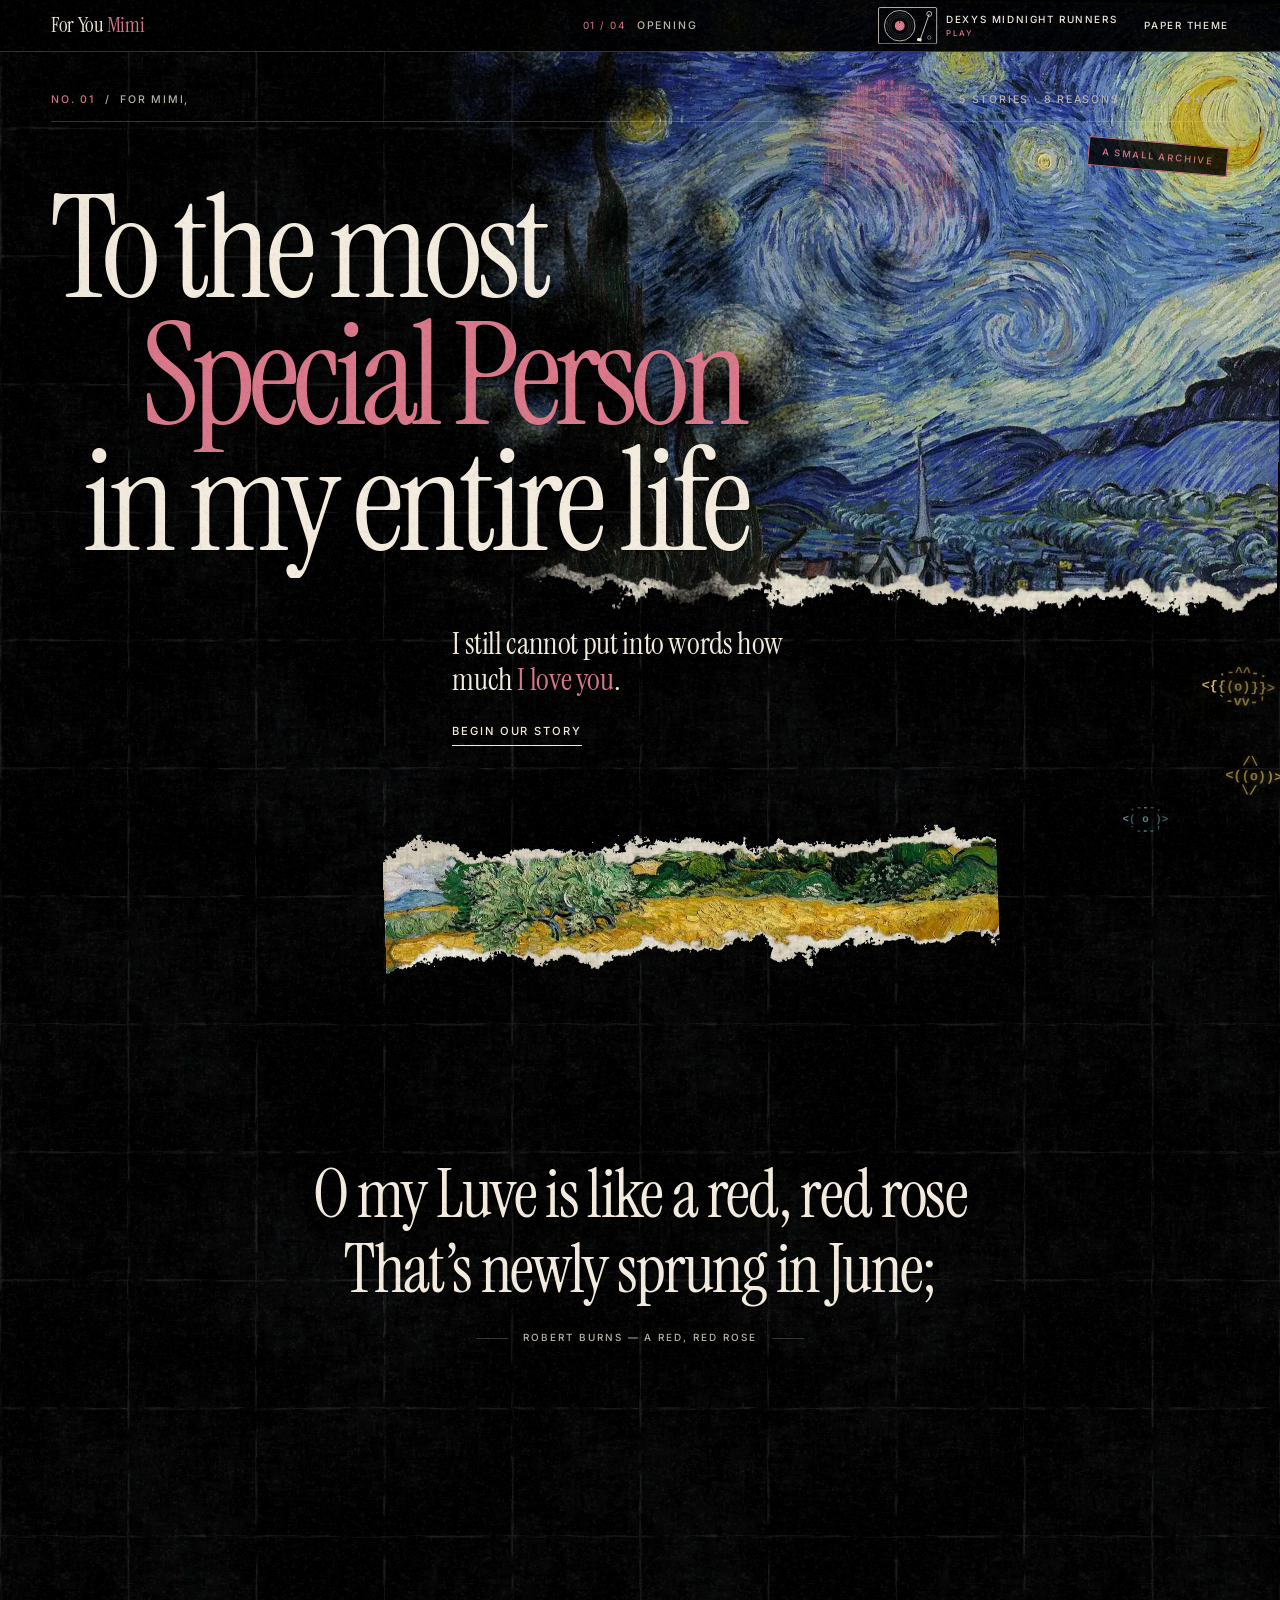
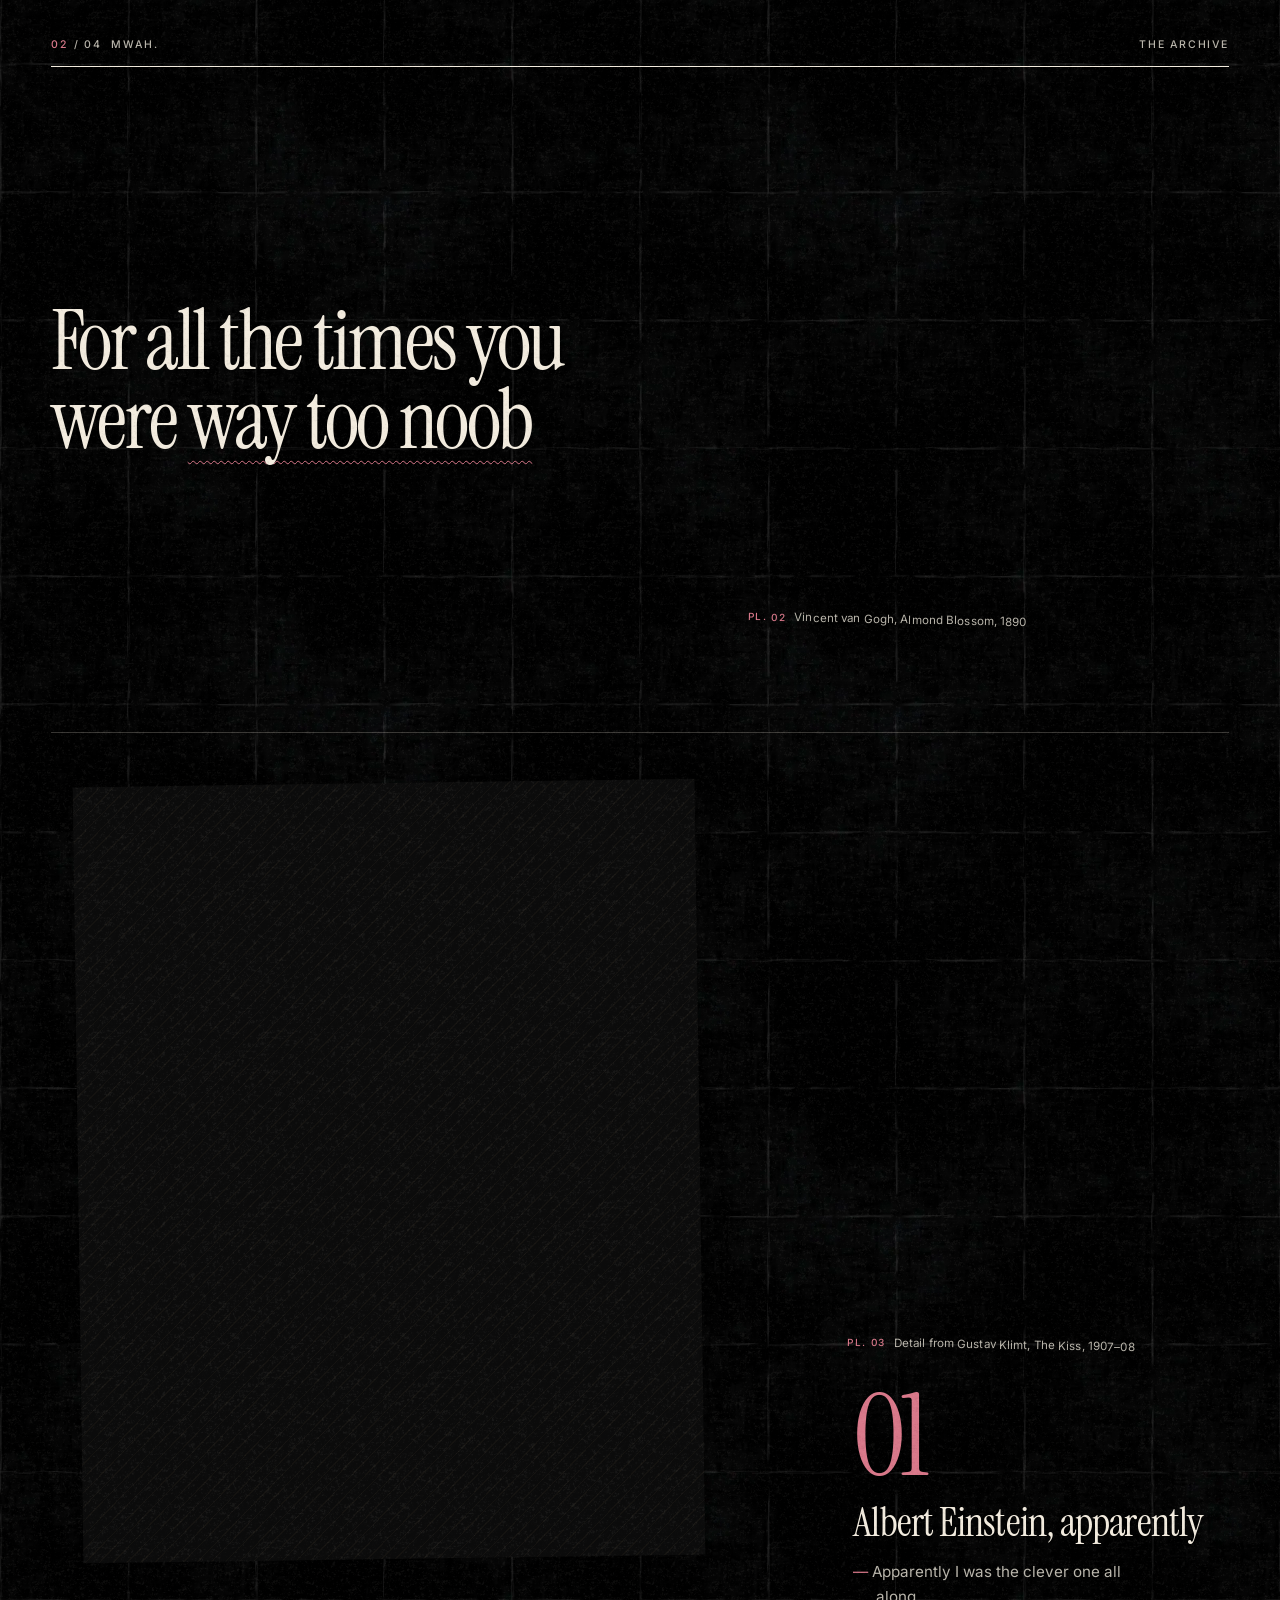
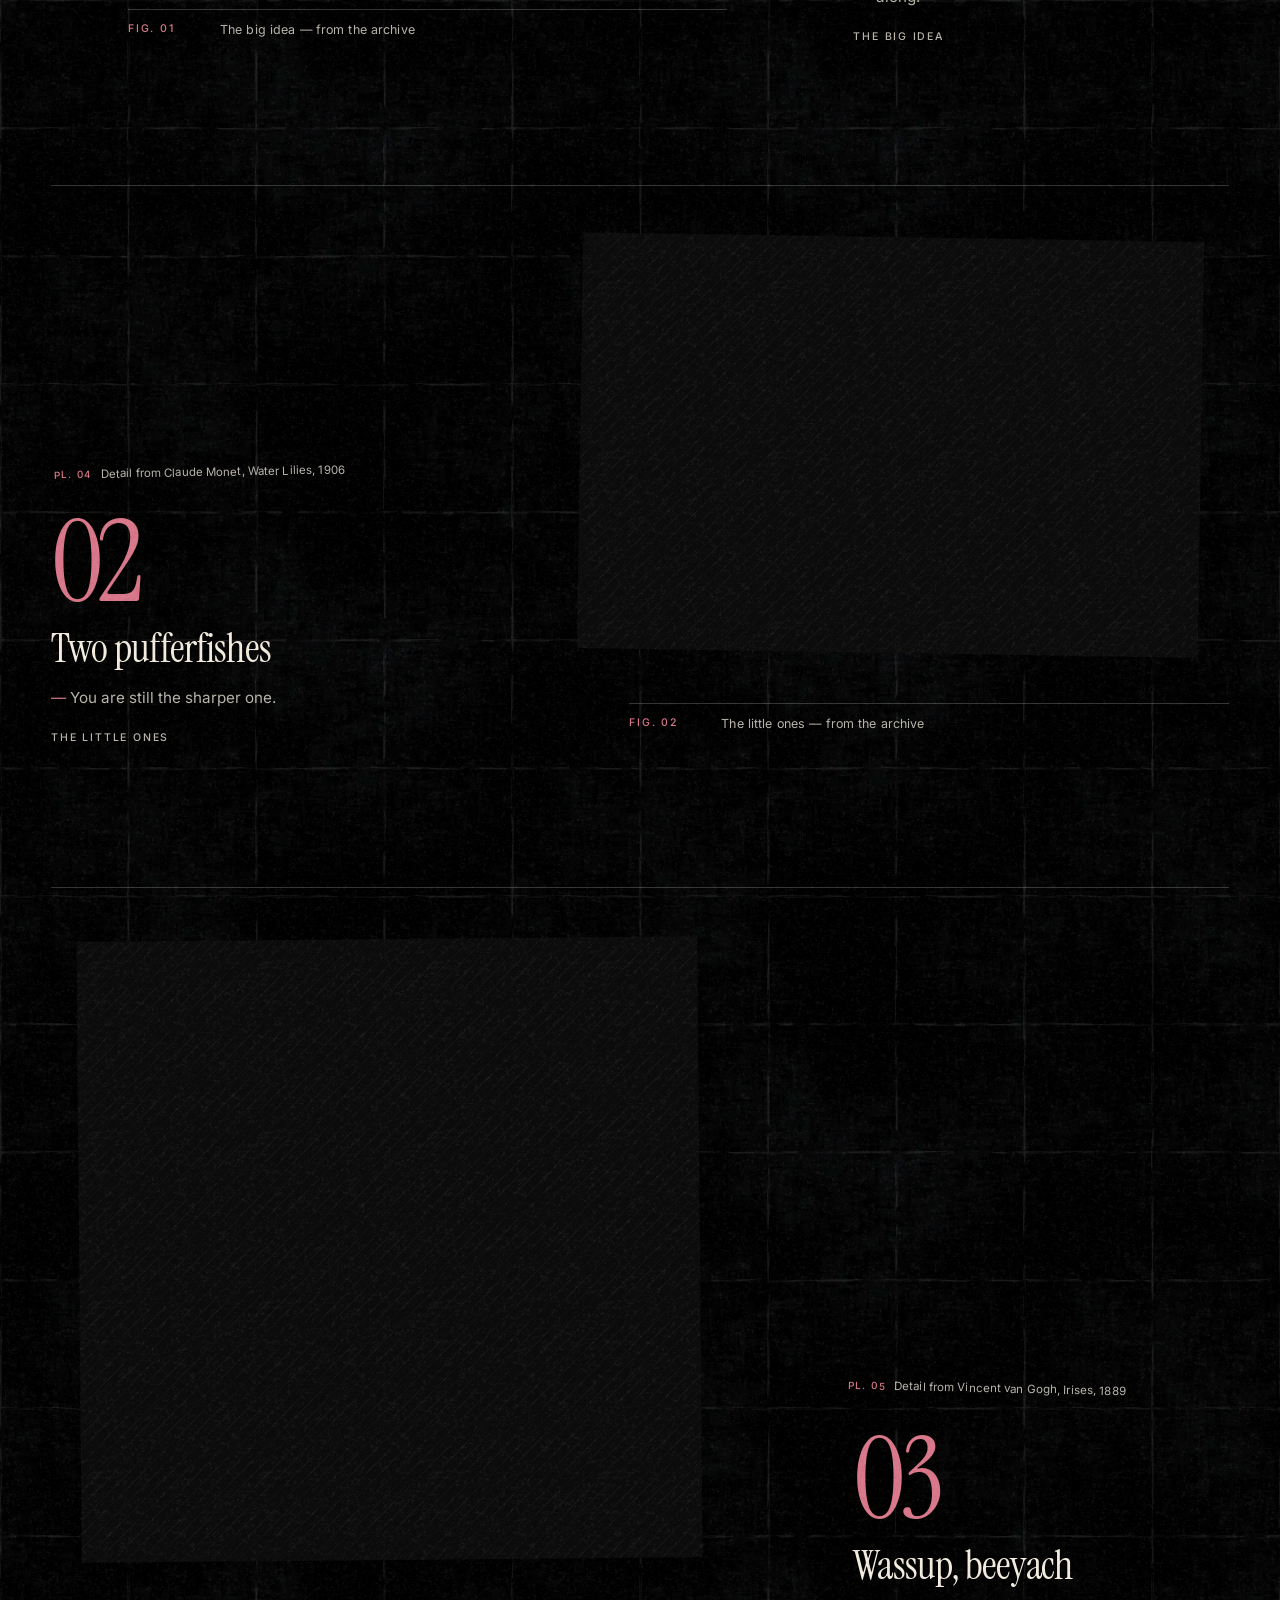
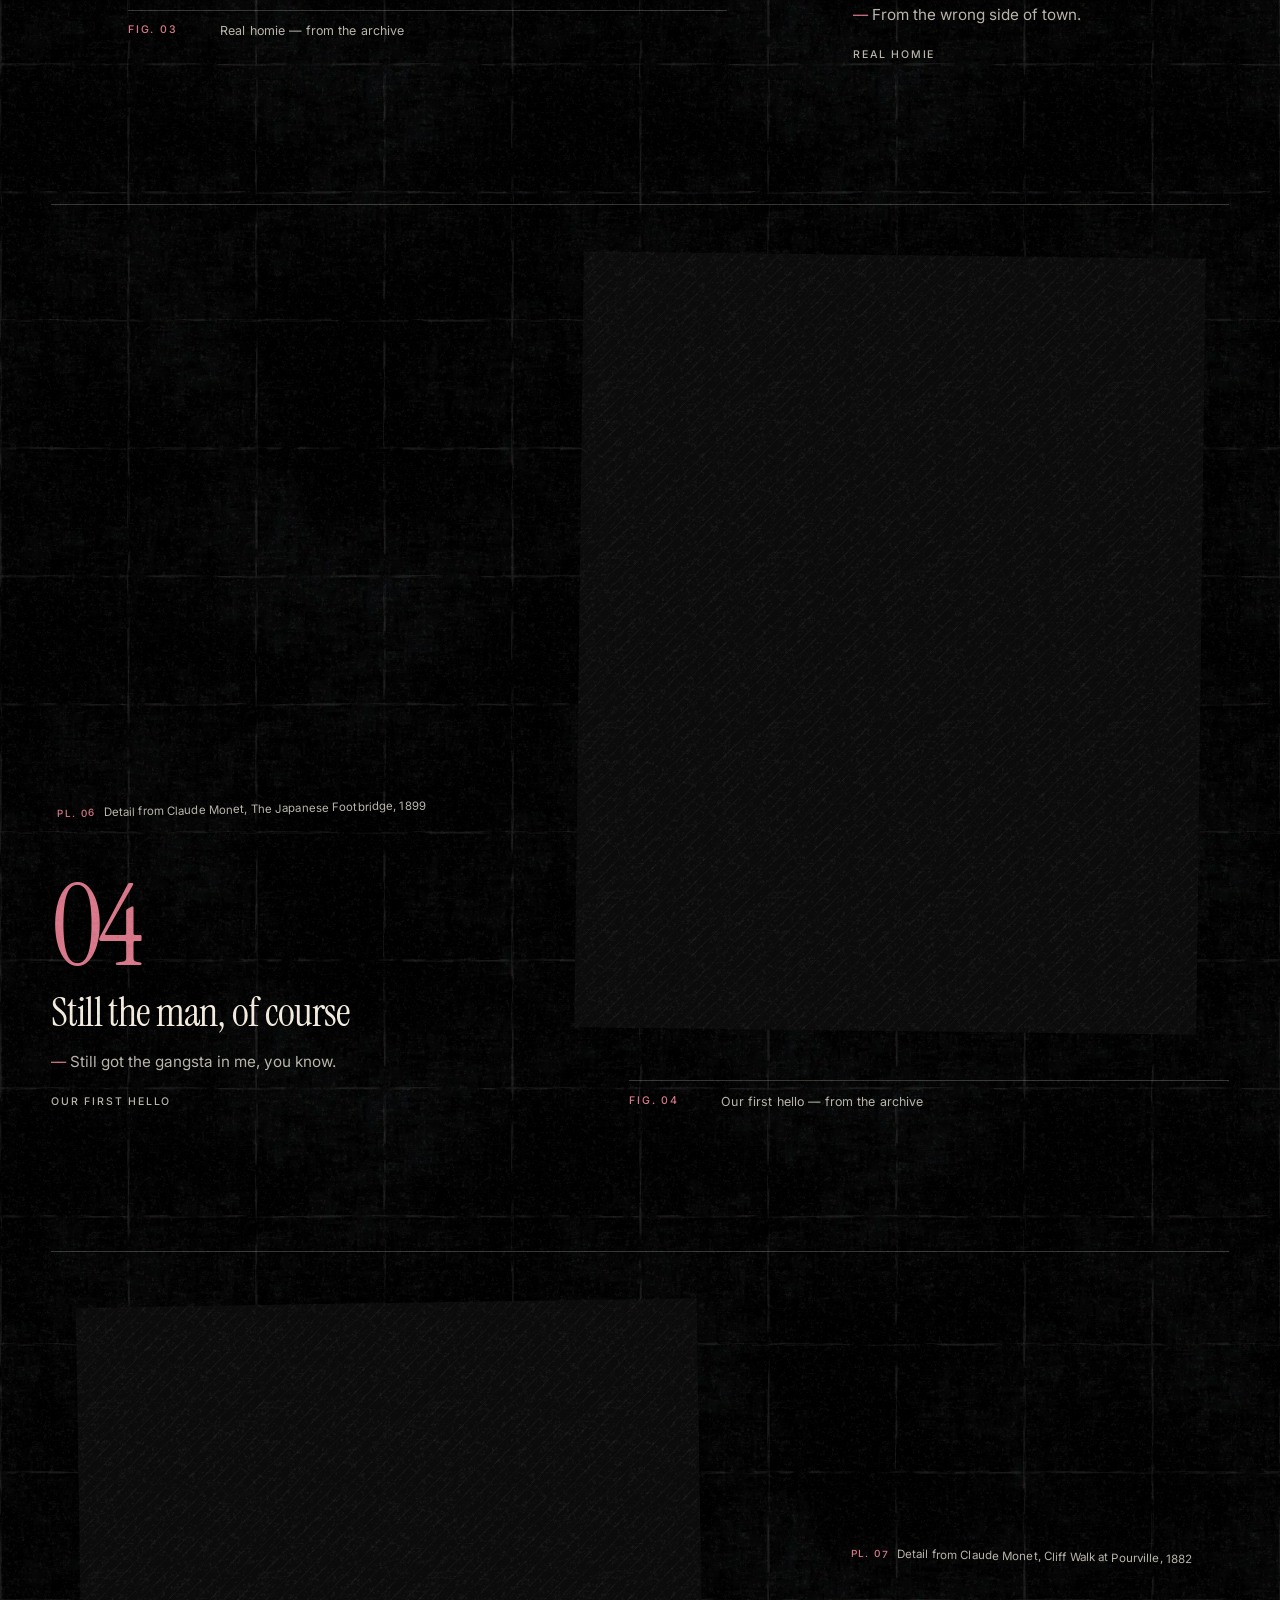
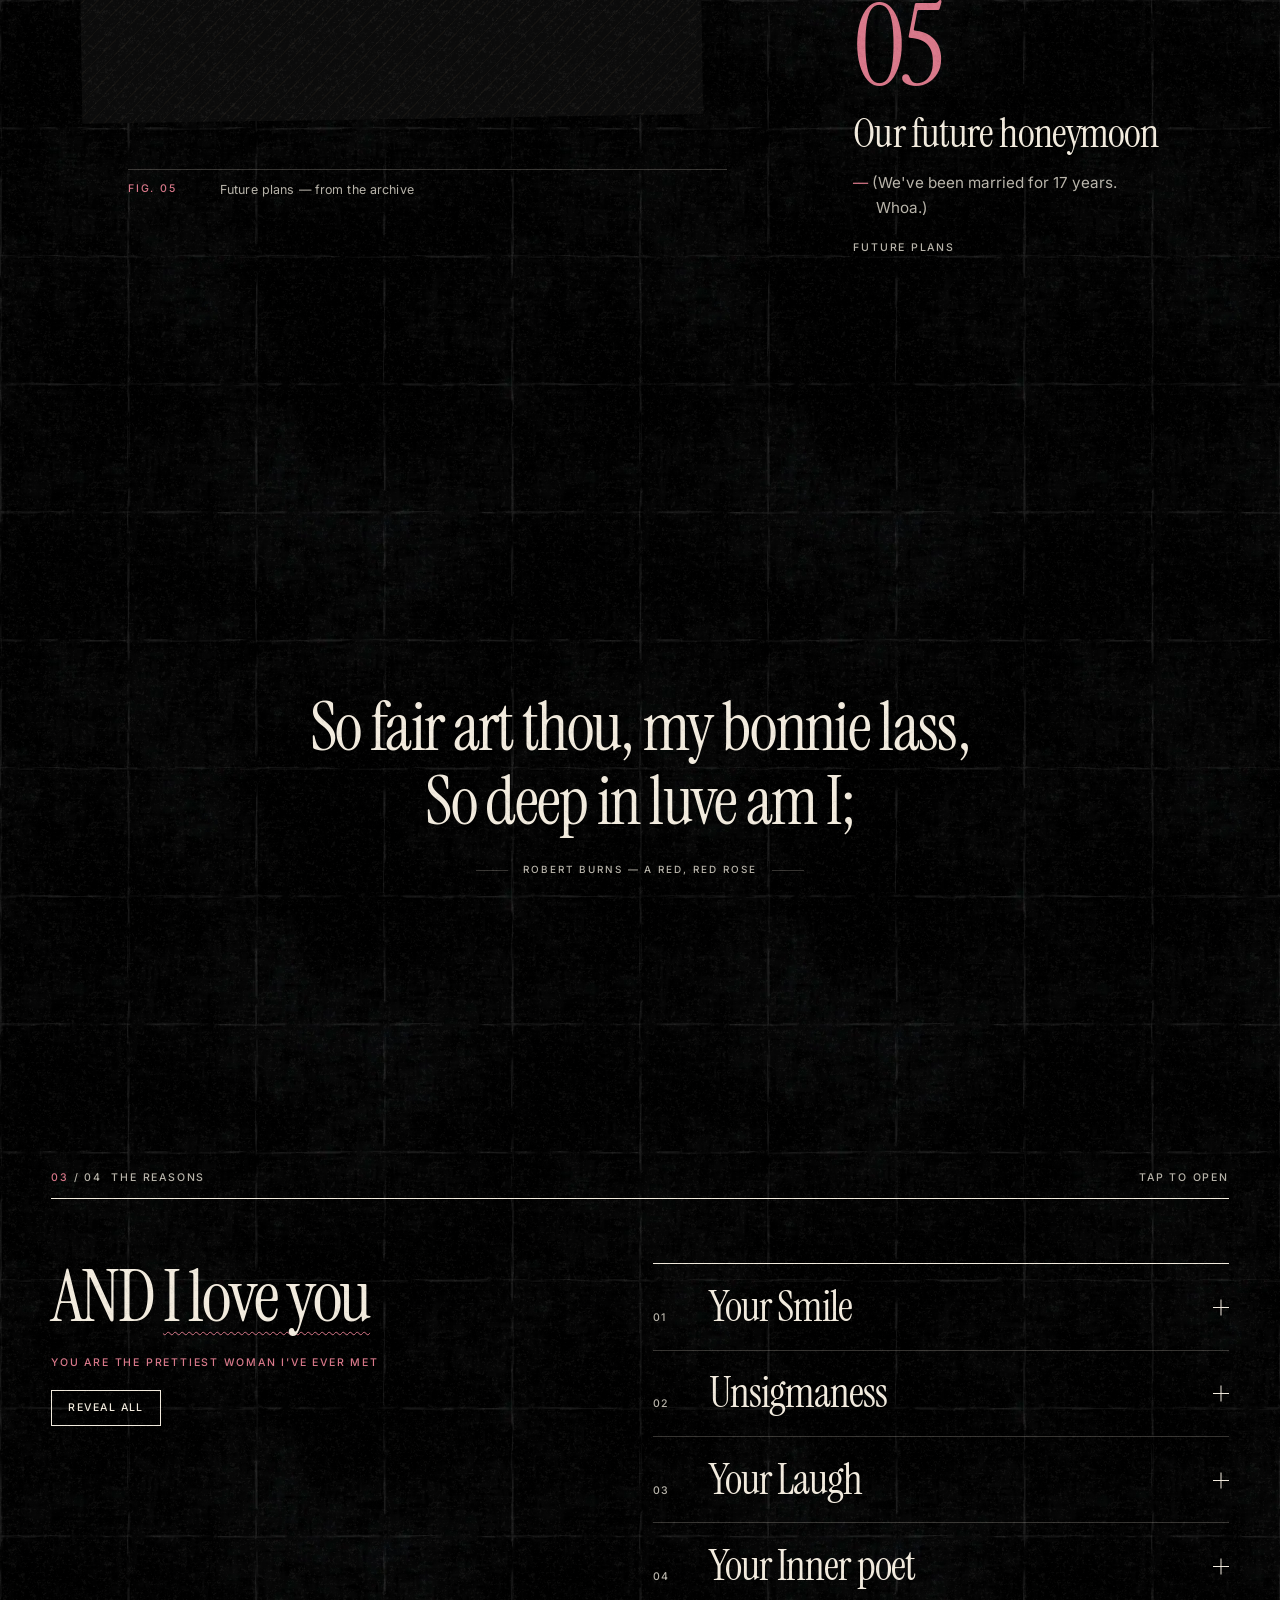
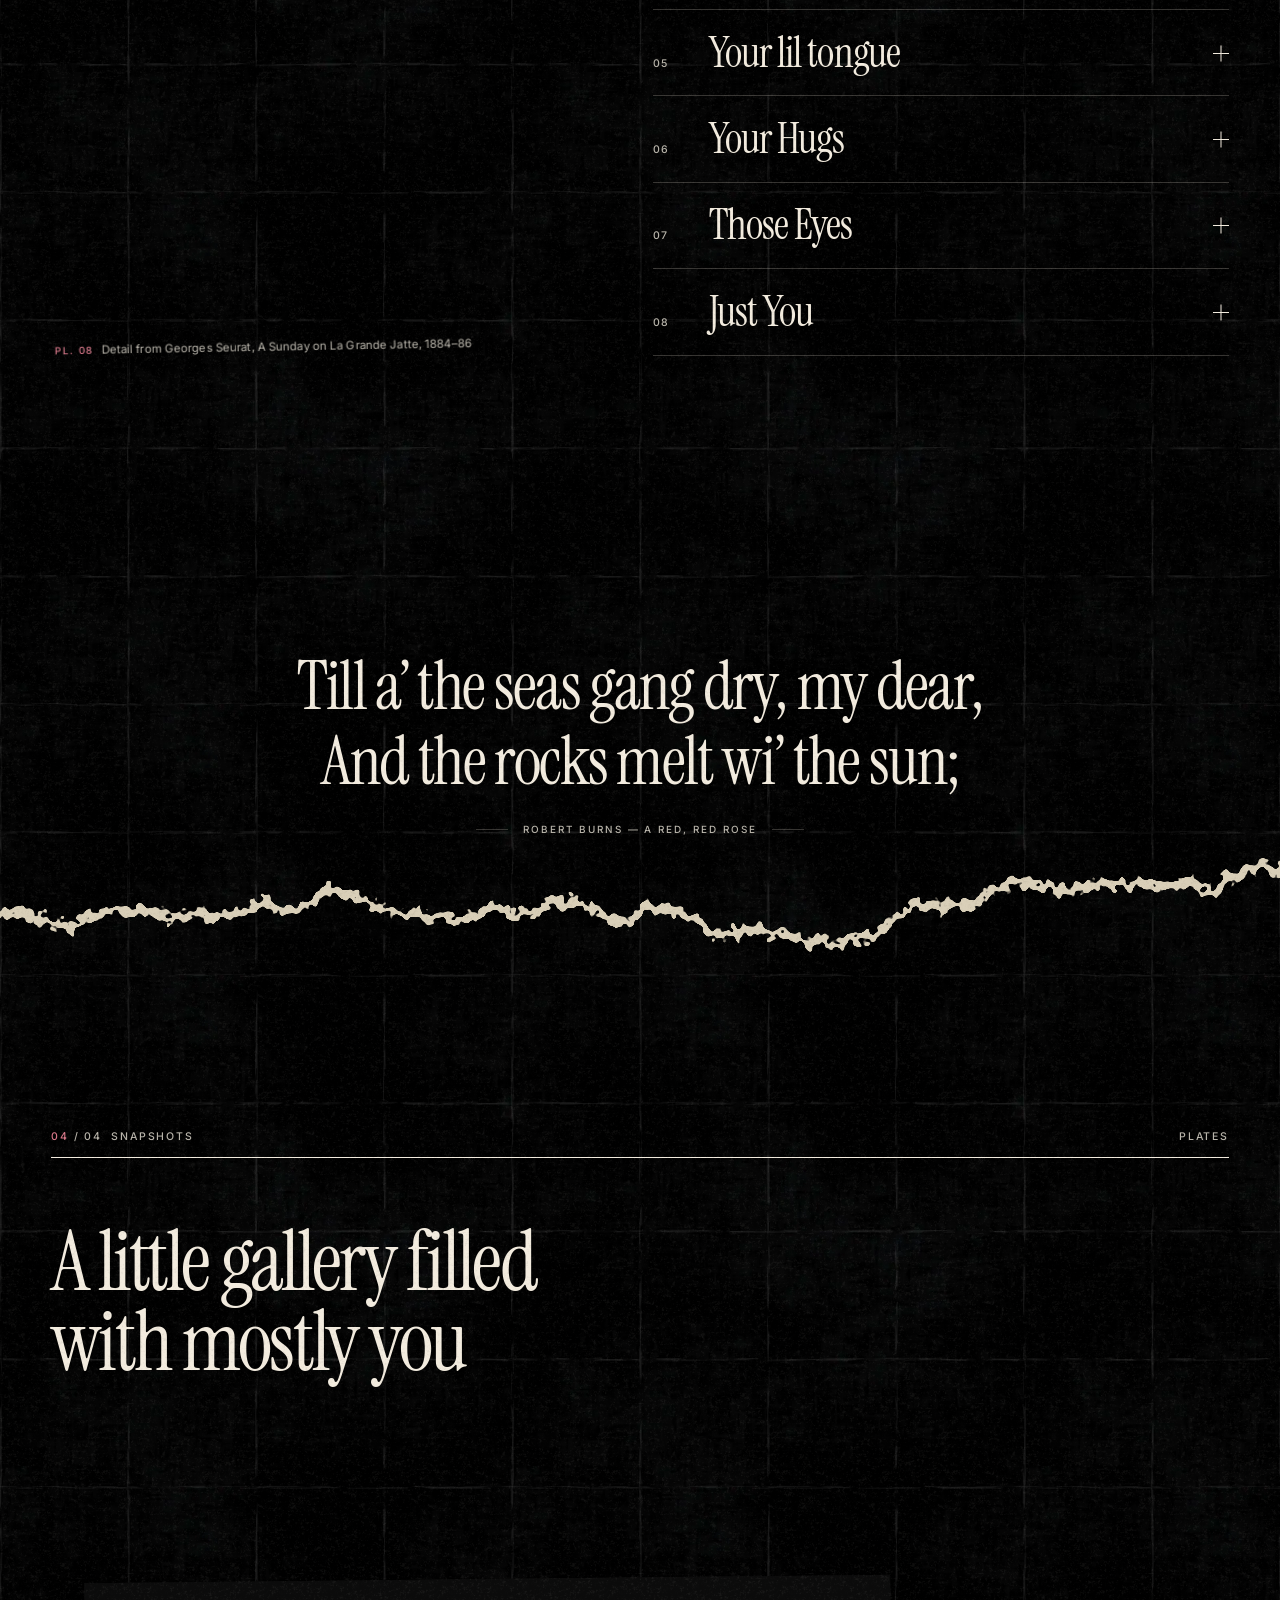
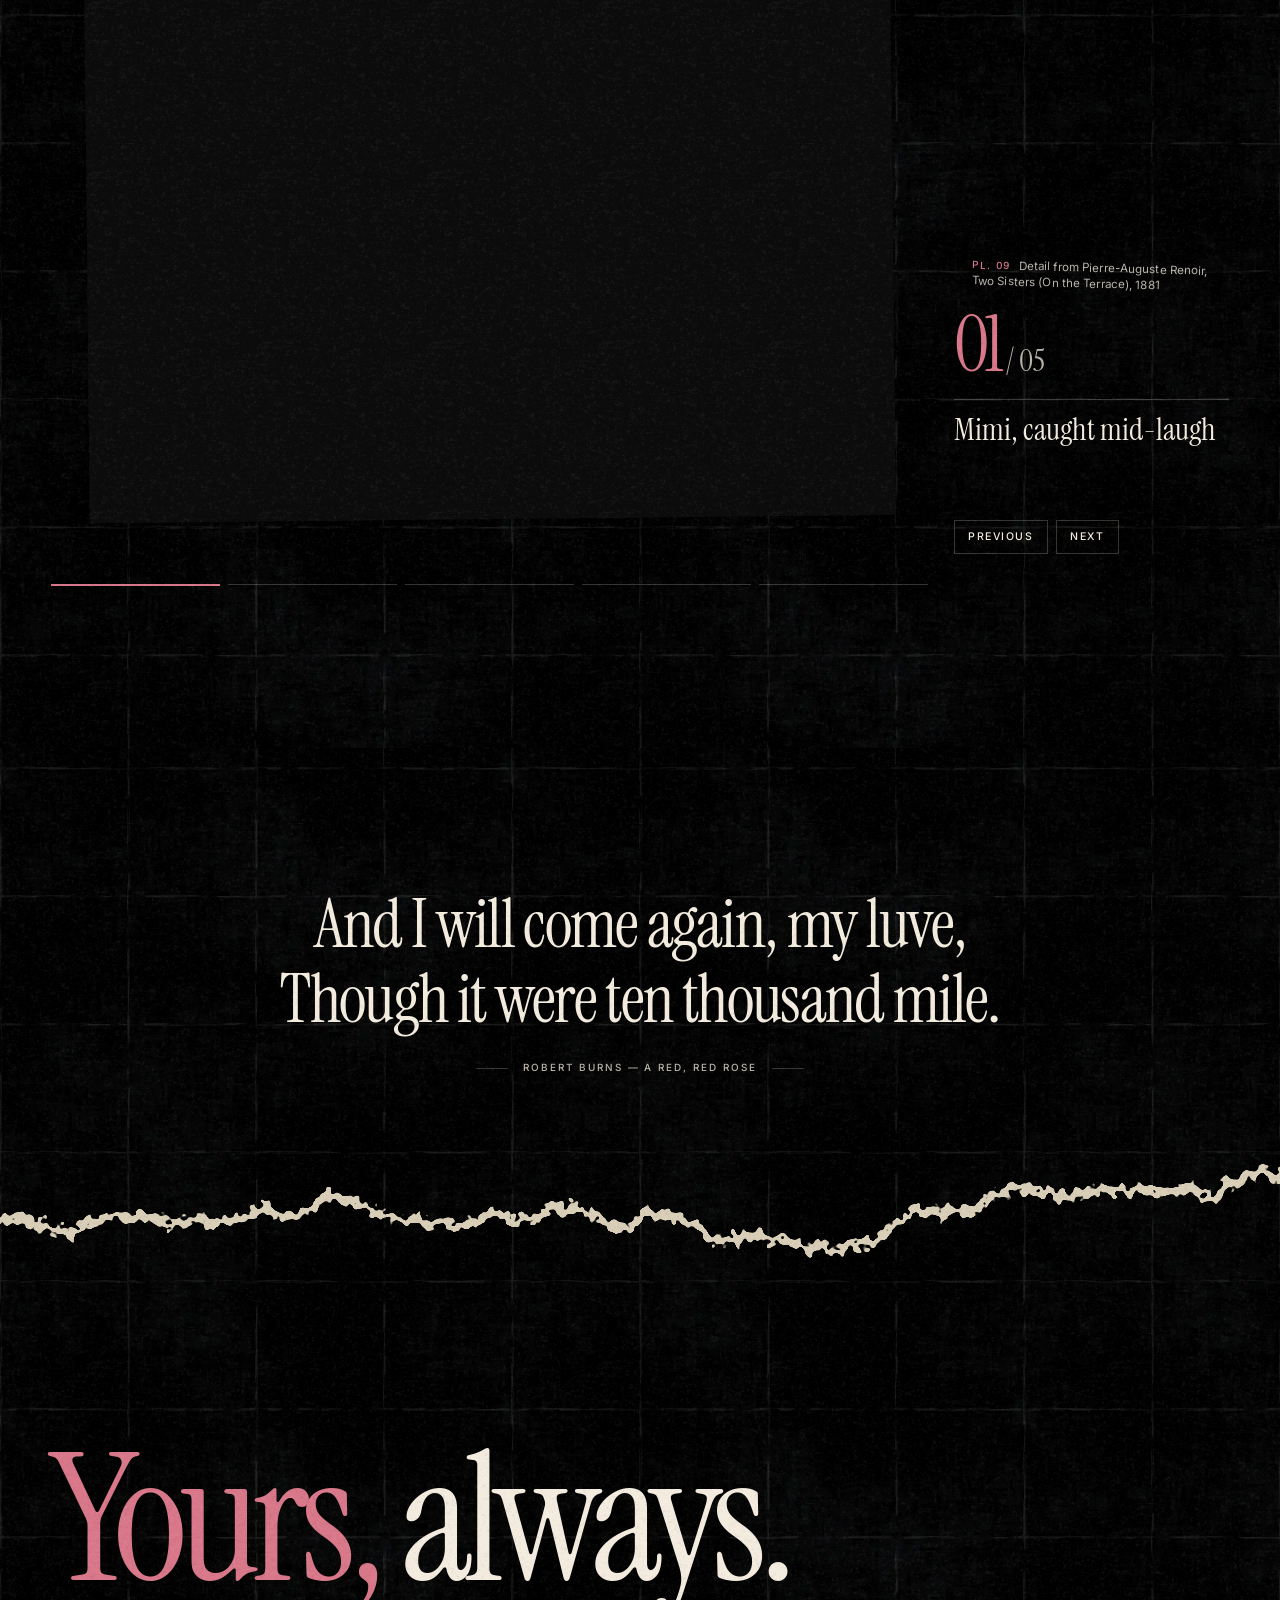
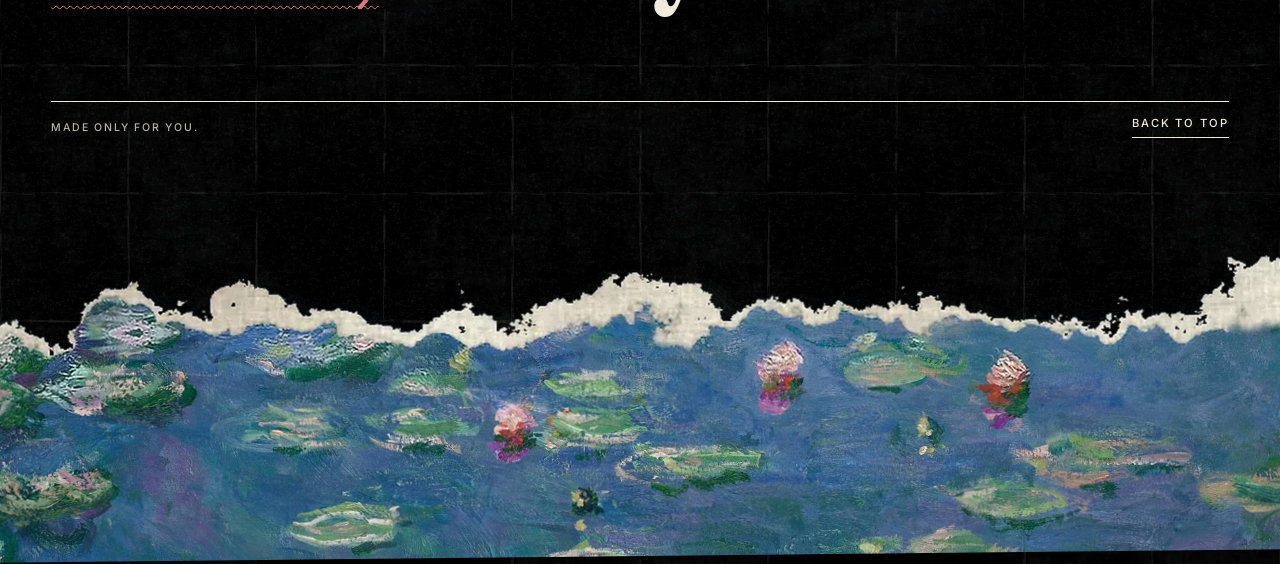
==== home.html @ 8758e4e6 "Document site and self-host matching fonts" ====
<!DOCTYPE html>
<html lang="en" data-theme="night">
<head>
<meta charset="UTF-8" />
<meta name="viewport" content="width=device-width, initial-scale=1" />
<title>For You, Mimi — The Scrapbook</title>
<meta name="description" content="A small scrapbook for Mimi." />
<meta name="theme-color" content="#181e26" />
<script>
  /* set theme + js flag before first paint: no flash, no layout jump */
  (function(){
    var d=document.documentElement; d.classList.add('js');
    try{ if(localStorage.getItem('mimi-reading-theme-v2')==='twilight') d.dataset.theme='twilight'; }catch(e){}
    var arrival=false;
    try{ arrival=sessionStorage.getItem('mimi-jellyfish-arrival')==='1'; if(arrival) sessionStorage.removeItem('mimi-jellyfish-arrival'); }catch(e){}
    if(location.search.indexOf('meet-jellyfish=1')!==-1){ arrival=true; try{ history.replaceState(null,'',location.pathname+location.hash); }catch(e){} }
    if(arrival) d.classList.add('jellyfish-arrival');
  })();
</script>
<link rel="preload" as="image" href="art/hero-starry.webp" type="image/webp" fetchpriority="high">
<link rel="stylesheet" href="fonts.css">
<style>
  /* =========================================================
     TOKENS  — night is the default sheet, "paper" is the day sheet
     ========================================================= */
  :root{
    --serif:'Instrument Serif','Playfair Display',Georgia,serif;
    --sans:'Inter',system-ui,-apple-system,'Segoe UI',sans-serif;
    --gutter:clamp(1.25rem,4vw,3.5rem);
    --bar:3.25rem;
    --col-gap:clamp(.75rem,2vw,2rem);
    --bleed:calc(var(--gutter) + max(0px,(100vw - 96rem)/2));   /* distance from a column edge to the screen edge */
    --over:calc(var(--bleed) + 1.5rem);                          /* …plus a little extra so tilted art never shows a gap */
    --ease:cubic-bezier(.16,1,.3,1);
    --ease2:cubic-bezier(.65,0,.35,1);

    /* paper (day) */
    --paper:#efe4d2; --paper2:#e1d2b9; --print:#fff9eb;
    --ink:#29201b; --ink2:#67574b; --rule:rgba(41,32,27,.24);
    --accent:#235f70; --burn:#7a1f2e; --rim:#f4ecda;
    --tile:url(art/paper-day.webp);
    --mast:rgba(239,228,210,.97); --stamp:rgba(239,228,210,.82); --ctl:rgba(239,228,210,.3);
    --snap-tint:rgba(205,184,148,.32); --foot-tint:rgba(190,160,110,.26);
    --grain-op:.09; --vig-op:.14; --vig:rgba(89,61,29,.12);
    --hero-mask:linear-gradient(90deg,transparent 0,rgba(0,0,0,.35) 30%,#000 62%);
  }
  :root[data-theme="night"]{
    --paper:#000; --paper2:#0c0c0c; --print:#131313;
    --ink:#f3ecdf; --ink2:#b9b5ab; --rule:rgba(243,236,223,.22);
    --accent:#91cad1; --burn:#d9788a; --rim:#d9cfb8;
    --tile:url(art/paper-night.webp);
    --mast:rgba(0,0,0,.94); --stamp:rgba(0,0,0,.82); --ctl:transparent;
    --snap-tint:rgba(0,0,0,0); --foot-tint:rgba(0,0,0,0);
    --grain-op:.11; --vig-op:.17; --vig:rgba(0,0,0,.34);
    --hero-mask:none;
  }

  *{ box-sizing:border-box; margin:0; padding:0; }
  html{ scroll-behavior:smooth; scroll-padding-top:var(--bar); -webkit-text-size-adjust:100%; }
  body{
    font-family:var(--sans); font-weight:400; font-size:1rem; line-height:1.65;
    color:var(--ink); background:var(--paper) var(--tile) 0 0/512px 512px repeat;
    overflow-x:hidden; -webkit-font-smoothing:antialiased; text-rendering:optimizeLegibility;
  }
  ::selection{ background:var(--burn); color:var(--paper); }
  img{ display:block; max-width:100%; }
  a{ color:inherit; }
  button{ font:inherit; color:inherit; background:none; border:0; cursor:pointer; }
  :focus-visible{ outline:1px solid var(--burn); outline-offset:4px; }
  ul{ list-style:none; }

  /* archival grain: pinned to the PAGE (scrolls with the content, so it never feels like a screen overlay following you)
     pre-rendered tile, plain alpha — no blend modes, no filters. The soft vignette stays fixed to the screen. */
  body{ position:relative; }
  body::after{
    content:''; position:absolute; inset:0; z-index:100; pointer-events:none; opacity:var(--grain-op);
    background:url(art/grain.webp) 0 0/170px 170px;
  }
  html::after{
    content:''; position:fixed; inset:0; z-index:101; pointer-events:none; opacity:var(--vig-op);
    background:radial-gradient(ellipse at 50% 40%,transparent 52%,var(--vig) 100%);
  }

  /* =========================================================
     TYPE
     ========================================================= */
  .label{ font:500 .66rem/1.5 var(--sans); letter-spacing:.17em; text-transform:uppercase; color:var(--ink2); }
  .label b{ color:var(--burn); font-weight:500; }
  .credit{ font:normal 400 .72rem/1.4 var(--sans); letter-spacing:.01em; color:var(--ink2); }
  .credit b{ font-style:normal; font-weight:500; letter-spacing:.14em; text-transform:uppercase; font-size:.62rem; color:var(--burn); margin-right:.5rem; }
  h1,h2,h3{ font-family:var(--serif); font-weight:400; }
  h2{ font-size:clamp(2.5rem,6.6vw,6.4rem); line-height:.94; letter-spacing:-.032em; }
  em{ font-style:normal; }
  .wavy{ text-decoration:underline wavy var(--burn); text-decoration-thickness:1px; text-underline-offset:.14em; text-decoration-skip-ink:none; }

  .wrap{ position:relative; z-index:2; max-width:96rem; margin:0 auto; padding:0 var(--gutter); }
  .grid{ display:grid; grid-template-columns:repeat(12,minmax(0,1fr)); column-gap:var(--col-gap); }

  .sec-top{ position:relative; display:flex; justify-content:space-between; gap:1rem; padding-bottom:.85rem; }
  .hair{ position:absolute; left:0; right:0; bottom:0; height:1px; background:var(--ink); transform:scaleX(0); transform-origin:left; transition:transform 1.5s var(--ease); }
  .in .hair{ transform:scaleX(1); }

  .js .reveal{ opacity:0; transform:translate3d(0,20px,0); transition:opacity 1s var(--ease2), transform 1.2s var(--ease); }
  .js .reveal.in{ opacity:1; transform:none; }

  .go{
    position:relative; display:inline-flex; align-items:center; gap:.8rem; padding-bottom:.55rem;
    font:500 .7rem/1 var(--sans); letter-spacing:.17em; text-transform:uppercase; text-decoration:none; color:var(--ink);
  }
  .go::before,.go::after{ content:''; position:absolute; left:0; right:0; bottom:0; height:1px; background:currentColor; }
  .go::after{ transform-origin:right; transition:transform .55s var(--ease2); }
  .go::before{ transform:scaleX(0); transform-origin:left; transition:transform .55s var(--ease2) .3s; color:var(--burn); }
  .go:hover::after{ transform:scaleX(0); }
  .go:hover::before{ transform:scaleX(1); }

  /* =========================================================
     MASTHEAD
     ========================================================= */
  .mast{
    position:fixed; inset:0 0 auto; z-index:60; height:var(--bar);
    display:grid; grid-template-columns:1fr auto 1fr; align-items:center; gap:1rem; padding:0 var(--gutter);
    background:var(--mast); border-bottom:1px solid var(--rule); color:var(--ink);
  }
  .brand{ font:400 1.55rem/1 var(--serif); letter-spacing:-.04em; }
  .brand i{ color:var(--burn); }
  .sec-now{ display:flex; gap:.9rem; align-items:baseline; }
  .sec-now .n{ font:400 1.25rem/1 var(--serif); min-width:4.2rem; text-align:right; }
  .controls{ display:flex; gap:.5rem; justify-content:flex-end; }
  .ctl{
    display:inline-flex; align-items:center; gap:.45rem; min-height:34px; padding:0 .85rem; border:1px solid var(--rule); background:var(--ctl);
    font:500 .66rem/1 var(--sans); letter-spacing:.14em; text-transform:uppercase; white-space:nowrap;
    transition:background .35s var(--ease2), color .35s var(--ease2), border-color .35s;
  }
  .ctl:hover{ background:var(--ink); color:var(--paper); border-color:var(--ink); }
  .ctl[aria-pressed="true"]{ border-color:var(--burn); color:var(--burn); }
  .ctl[aria-pressed="true"]:hover{ background:var(--burn); color:var(--paper); }
  .progress{ position:absolute; left:0; right:0; bottom:-1px; height:1px; pointer-events:none; }
  .progress span{ display:block; height:100%; background:var(--burn); transform:scaleX(0); transform-origin:left; will-change:transform; }

  /* =========================================================
     TORN ART (pre-cut WebP: torn rim, shadow and dissolve are baked in — the browser only moves them)
     ========================================================= */
  .art{ position:relative; margin:0; pointer-events:none; }
  .art img{ display:block; width:100%; height:auto; }
  .art .credit{ margin-top:.5rem; }
  .js .art{
    opacity:0; transform:translate3d(0,26px,0) rotate(calc(var(--r,0deg) + 1.4deg)) scale(.98);
    transition:opacity .9s var(--ease2), transform 1.35s var(--ease);
  }
  .js .art.in{ opacity:1; transform:rotate(var(--r,0deg)); }
  .art.vis img{ will-change:transform; }

  /* =========================================================
     HERO
     ========================================================= */
  .hero{
    --band:min(max(22vw,140px),27svh);
    position:relative; isolation:isolate; overflow:hidden; display:flex; min-height:100svh;
    padding:calc(var(--bar) + 2.5rem) 0 calc(var(--band) * 1.05 + 1rem);
  }
  .hero-a{ position:absolute; z-index:0; top:0; right:0; --r:.6deg;
    width:min(66vw,calc((100svh - var(--band)) * 1.3)); }
  .hero-a img{ -webkit-mask-image:var(--hero-mask); mask-image:var(--hero-mask); }
  .hero-band{ position:absolute; z-index:0; left:-3vw; right:-3vw; bottom:0; height:var(--band); --r:-.5deg; }
  .hero-band img{ width:100%; height:100%; object-fit:cover; object-position:50% 50%; }
  @media (min-width:901px){
    .hero-band{
      left:calc(50% - min(24vw,370px) + 4vw); right:auto; bottom:clamp(1.75rem,4vh,3rem);
      width:min(48vw,740px); height:auto; aspect-ratio:1080 / 293; --r:-2deg;
    }
  }
  .hero-in{ position:relative; width:100%; display:flex; flex-direction:column; justify-content:space-between; }
  .hero-top{ display:flex; justify-content:space-between; gap:1rem; padding-bottom:.85rem; border-bottom:1px solid var(--rule); }
  .hero h1{
    font-size:clamp(2.8rem,11.2vw,12.2rem); line-height:.88; letter-spacing:-.04em; max-width:13ch;
    margin:clamp(2rem,7vh,5rem) 0; position:relative; z-index:2;
  }
  :root[data-theme="night"] .hero h1{ text-shadow:0 1px 0 rgba(0,0,0,.25), 0 0 28px rgba(0,0,0,.35); }
  .hero h1 .ln{ display:block; overflow:hidden; padding-bottom:.1em; margin-bottom:-.1em; }
  .hero h1 .ln > span{ display:block; }
  .js .hero h1 .ln > span{ transform:translateY(108%); transition:transform 1.4s var(--ease); }
  .hero h1 .ln:nth-child(2){ padding-left:clamp(0rem,7vw,8rem); }
  .hero h1 .ln:nth-child(3){ padding-left:clamp(0rem,2.5vw,3.5rem); }
  .js .hero h1 .ln:nth-child(2) > span{ transition-delay:.12s; }
  .js .hero h1 .ln:nth-child(3) > span{ transition-delay:.24s; }
  .js .ready .hero h1 .ln > span{ transform:none; }
  .hero h1 em{ letter-spacing:-.045em; }
  .hero h1 em, .hero .lede p em{ color:var(--burn); }
  .js .hero-top, .js .hero-foot{ opacity:0; transition:opacity 1.3s var(--ease2) .55s; }
  .js .ready .hero-top, .js .ready .hero-foot{ opacity:1; }
  .stamp{
    position:absolute; right:var(--gutter); top:calc(var(--bar) + 5.6rem); z-index:3;
    padding:.55rem .8rem; border:1px solid var(--burn); color:var(--burn); background:var(--stamp);
    font:500 .58rem/1 var(--sans); letter-spacing:.2em; text-transform:uppercase; transform:rotate(5deg);
  }
  .hero-foot{ align-items:end; position:relative; z-index:2; }
  .toc{ grid-column:1 / span 4; display:grid; gap:.45rem; }
  .toc li{ padding-left:2.4rem; text-indent:-2.4rem; }
  .toc li .num{ display:inline-block; width:2.4rem; text-indent:0; }
  .toc a{ text-decoration:none; transition:color .3s; }
  .toc a:hover{ color:var(--burn); }
  .lede{ grid-column:5 / span 5; }
  .lede p{ font:400 clamp(1.45rem,2.4vw,2.3rem)/1.16 var(--serif); letter-spacing:-.012em; max-width:24ch; }
  .lede .go{ margin-top:1.75rem; }

  /* =========================================================
     SECTIONS
     ========================================================= */
  section{ position:relative; isolation:isolate; overflow-x:clip; padding:clamp(5rem,12vw,10rem) 0; }

  /* the next sheet of paper, pasted over the last one */
  .tear{ position:absolute; left:0; right:0; top:-150px; height:200px; pointer-events:none; z-index:1; }
  .tear::before,.tear::after{
    content:''; position:absolute; inset:0;
    -webkit-mask:url(art/tear.webp) 0 0/2400px 200px repeat-x; mask:url(art/tear.webp) 0 0/2400px 200px repeat-x;
  }
  .tear::before{ background:var(--rim); -webkit-mask-image:url(art/tear-rim.webp); mask-image:url(art/tear-rim.webp); }
  .tear::after{ background:linear-gradient(var(--sheet-tint),var(--sheet-tint)), var(--tile) 0 150px/512px 512px, var(--paper); }

  /* --- story --- */
  .story-head{ align-items:center; margin:clamp(2rem,5vw,4rem) 0 clamp(3.5rem,8vw,7rem); }
  .story-head h2{ grid-column:1 / span 7; max-width:15ch; position:relative; z-index:2; }
  .story-head .art{ grid-column:8 / span 5; margin-right:calc(var(--over) * -1); --r:1.2deg; }

  .spread{ position:relative; padding-top:1.5rem; margin-bottom:clamp(5rem,11vw,10rem); align-items:stretch; }
  .spread::before{ content:''; position:absolute; top:0; left:0; right:0; height:1px; background:var(--rule); }
  .spread .photo{ grid-column:1 / span 7; grid-row:1; align-self:start; position:relative; z-index:2; margin:0; }
  .spread .copy{ grid-column:9 / span 4; grid-row:1; display:flex; flex-direction:column; justify-content:space-between; gap:2.2rem; position:relative; }
  .spread.flip .photo{ grid-column:6 / span 7; }
  .spread.flip .copy{ grid-column:1 / span 4; }
  .spread .copy .art{ margin-right:calc(var(--over) * -1); }
  .spread.flip .copy .art{ margin-right:0; margin-left:calc(var(--over) * -1); }
  .spread .copy .art .credit{ max-width:calc(100% - var(--over)); }
  .spread.flip .copy .art .credit{ margin-left:var(--over); max-width:none; }
  .spread .txt{ position:relative; z-index:2; }

  /* torn print frames for the personal photographs */
  .plate{
    position:relative; width:var(--sc); aspect-ratio:var(--ar); margin:calc(var(--inset) * -1);
    transform:rotate(var(--pr,0deg)); transition:transform 1.2s var(--ease);
  }
  .plate .ph-bg, .plate .ph, .slides{ position:absolute; left:var(--wl); top:var(--wt); width:var(--ww); height:var(--wh); }
  .plate .ph-bg{ background:var(--paper2) repeating-linear-gradient(135deg,transparent 0 9px,rgba(120,100,70,.08) 9px 10px); }
  .plate .ph{ object-fit:cover; max-width:none; filter:saturate(.86) contrast(1.1) sepia(.08); transition:transform 1.5s var(--ease); }
  .plate .fr{ position:absolute; inset:0; width:100%; height:100%; pointer-events:none; }
  .plate.missing .ph{ visibility:hidden; }
  .spread:hover .plate{ transform:rotate(0deg); }
  .spread:hover .plate .ph{ transform:scale(1.04); }
  .f45{ --ar:846/1026; --sc:106.818%; --inset:3.409%; --wl:6.974%; --wt:5.75%; --ww:86.052%; --wh:88.499%; }
  .f32{ --ar:988/708; --sc:106.926%; --inset:3.463%; --wl:7.018%; --wt:9.793%; --ww:85.965%; --wh:80.414%; }
  .f11{ --ar:1; --sc:106.938%; --inset:3.469%; --wl:7.022%; --wt:7.022%; --ww:85.956%; --wh:85.956%; }
  figcaption.cap{ display:grid; grid-template-columns:5rem 1fr; gap:.75rem; margin:1.4rem 0 0 clamp(0rem,6vw,6rem); padding-top:.7rem; border-top:1px solid var(--rule); position:relative; z-index:3; }
  figcaption.cap .credit{ font-size:.78rem; }

  .copy .no{ font:400 clamp(4.5rem,9vw,8rem)/.8 var(--serif); letter-spacing:-.05em; color:var(--burn); }
  .copy h3{ font-size:clamp(1.9rem,3.2vw,3rem); line-height:1; letter-spacing:-.022em; margin:1.25rem 0 1rem; }
  .copy .body{ color:var(--ink2); max-width:30ch; font-size:.95rem; padding-left:1.4rem; text-indent:-1.4rem; }
  .copy .body::before{ content:'— '; color:var(--burn); }
  .copy .kick{ display:block; margin-top:1.25rem; }

  /* --- reasons --- */
  #reasons .split{ margin-top:clamp(2rem,5vw,4rem); align-items:stretch; }
  .aside{ grid-column:1 / span 5; display:flex; flex-direction:column; min-width:0; }
  .aside .stick{ flex:1; }
  .reasons-head{ position:sticky; top:calc(var(--bar) + 2.5rem); }
  .reasons-head h2{ font-size:clamp(2.5rem,5.6vw,5.6rem); }
  .reasons-head .label{ margin:1.5rem 0 1.25rem; display:block; color:var(--burn); }
  .reveal-all{
    min-height:36px; padding:0 1rem; border:1px solid var(--ink); font:500 .66rem/1 var(--sans); letter-spacing:.14em; text-transform:uppercase;
    transition:background .3s var(--ease2), color .3s var(--ease2);
  }
  .reveal-all:hover{ background:var(--ink); color:var(--paper); }
  .aside .art{ margin:3rem 0 0 calc(var(--over) * -1); --r:-1deg; }
  .aside .art .credit{ margin-left:var(--over); }
  .ledger{ grid-column:7 / span 6; border-top:1px solid var(--ink); align-self:start; }
  .row{ border-bottom:1px solid var(--rule); }
  .row-btn{ width:100%; display:grid; grid-template-columns:3rem 1fr 1.5rem; align-items:baseline; gap:.5rem; text-align:left; padding:1.35rem 0; transition:color .4s var(--ease2); }
  .row-btn .no{ font:500 .66rem/1 var(--sans); letter-spacing:.16em; color:var(--ink2); }
  .row-btn .lbl{ display:block; font:400 clamp(1.8rem,3.3vw,3rem)/1 var(--serif); letter-spacing:-.022em; transition:transform .8s var(--ease); }
  .row-btn:hover .lbl{ transform:translateX(.6rem); }
  .row-btn:hover,.row-btn[aria-expanded="true"]{ color:var(--burn); }
  .pm{ position:relative; width:1rem; height:1rem; align-self:center; justify-self:end; transition:transform .8s var(--ease); }
  .pm::before,.pm::after{ content:''; position:absolute; left:0; right:0; top:50%; height:1px; background:currentColor; }
  .pm::after{ transform:rotate(90deg); }
  .row-btn[aria-expanded="true"] .pm{ transform:rotate(135deg); }
  .ans{ display:grid; grid-template-rows:0fr; transition:grid-template-rows .85s var(--ease); }
  .ans > div{ overflow:hidden; padding-left:3.5rem; }
  .ans p{ font:normal 400 clamp(1.3rem,2vw,1.85rem)/1.2 var(--serif); color:var(--burn); padding-bottom:1.6rem; opacity:0; transform:translateY(8px); transition:opacity .6s var(--ease2), transform .9s var(--ease); }
  .row.open .ans{ grid-template-rows:1fr; }
  .row.open .ans p{ opacity:1; transform:none; transition-delay:.12s; }

  /* --- snapshots (its own sheet of paper) --- */
  #snaps{ --sheet-tint:var(--snap-tint); background:linear-gradient(var(--snap-tint),var(--snap-tint)), var(--tile) 0 0/512px 512px, var(--paper); }
  .gal{ margin-top:clamp(2rem,5vw,4rem); align-items:end; }
  .stage-wrap{ grid-column:1 / span 9; grid-row:1; position:relative; z-index:2; }
  .stage{ --pr:-.6deg; }
  .stage:hover{ transform:rotate(0deg); }
  .stage .slides{ overflow:hidden; background:var(--paper2); }
  .stage .fr-p{ display:none; }
  .slide{ position:absolute; inset:0; opacity:0; transition:opacity 1.1s var(--ease2); }
  .slide.active{ opacity:1; }
  .slide img{ width:100%; height:100%; object-fit:cover; max-width:none; filter:saturate(.86) contrast(1.1) sepia(.08); transform:scale(1.07); transition:transform 2.4s var(--ease); }
  .slide.active img{ transform:scale(1); }
  .side{ grid-column:10 / span 3; grid-row:1; align-self:stretch; display:flex; flex-direction:column; justify-content:space-between; gap:1.25rem; position:relative; z-index:2; }
  .side .art{ margin-right:calc(var(--over) * -1); margin-left:1.5rem; --r:1.6deg; }
  .side .art .credit{ max-width:calc(100% - var(--over)); }
  .side .meta{ display:flex; flex-direction:column; gap:1.25rem; position:relative; z-index:2; }
  .count{ font:400 clamp(3rem,6vw,5.6rem)/.85 var(--serif); letter-spacing:-.045em; color:var(--burn); }
  .count small{ font-size:.4em; color:var(--ink2); letter-spacing:0; }
  .cap-big{ font:normal 400 clamp(1.5rem,2.4vw,2.2rem)/1.08 var(--serif); min-height:3.3em; padding-top:.9rem; border-top:1px solid var(--rule); transition:opacity .5s var(--ease2); }
  .cap-big.swap{ opacity:0; }
  .pager{ display:flex; gap:.5rem; }
  .segs{ grid-column:1 / span 9; grid-row:2; display:flex; gap:.5rem; margin-top:1.25rem; position:relative; z-index:2; }
  .segs button{ flex:1; height:1.25rem; position:relative; }
  .segs button::before{ content:''; position:absolute; left:0; right:0; top:50%; height:1px; background:var(--rule); }
  .segs button::after{ content:''; position:absolute; left:0; right:0; top:calc(50% - .5px); height:2px; background:var(--burn); transform:scaleX(0); transform-origin:left; transition:transform .85s var(--ease); }
  .segs button.active::after{ transform:scaleX(1); }

  /* --- colophon --- */
  footer{
    --sheet-tint:var(--foot-tint);
    position:relative; isolation:isolate; overflow-x:clip; overflow-y:visible; padding:clamp(6rem,13vw,10rem) 0 0;
    background:linear-gradient(var(--foot-tint),var(--foot-tint)), var(--tile) 0 0/512px 512px, var(--paper);
  }
  footer .big{ font:400 clamp(3.4rem,14vw,14rem)/.88 var(--serif); letter-spacing:-.045em; }
  footer .big em{ color:var(--burn); }
  footer .row2{ display:flex; justify-content:space-between; align-items:center; margin-top:clamp(3.5rem,8vw,7rem); padding-top:1rem; border-top:1px solid var(--ink); }
  footer .colophon{ margin-top:1.5rem; max-width:70ch; text-transform:none; letter-spacing:.02em; font-size:.74rem; font-weight:400; }
  .foot-band{ margin:clamp(2rem,5vw,4rem) calc(var(--over) * -1) 0; --r:-.6deg; z-index:1; }
  .foot-band img{ height:max(25vw,150px); object-fit:cover; object-position:50% 0; }

  /* =========================================================
     RESPONSIVE
     ========================================================= */
  @media (max-width:900px){
    .mast{ grid-template-columns:auto 1fr auto; }
    .sec-now .label{ display:none; }
    .sec-now{ justify-content:center; }
    .brand{ font-size:1.25rem; }
    .ctl{ padding:0 .6rem; letter-spacing:.1em; }
    .hero{ padding-top:calc(var(--bar) + 1.75rem); }
    .hero h1 .ln:nth-child(n){ padding-left:0; }
    .hero-a{ right:-14vw; top:var(--bar); width:118vw; }
    .stamp{ top:auto; bottom:calc(var(--band) * .86); }
    .toc{ grid-column:1 / -1; margin-bottom:1.75rem; }
    .lede{ grid-column:1 / -1; }
    .lede p{ max-width:26ch; }

    .story-head h2{ grid-column:1 / -1; }
    .story-head .art{ grid-column:1 / -1; width:84vw; margin:2rem calc(var(--over) * -1) 0 auto; }
    .spread .photo, .spread.flip .photo{ grid-column:1 / -1; }
    .spread .copy, .spread.flip .copy{ grid-column:1 / -1; grid-row:2; margin-top:2.25rem; }
    .spread .copy .art{ width:70vw; margin-left:auto; margin-right:calc(var(--over) * -1); }
    .spread.flip .copy .art{ width:70vw; margin-right:auto; margin-left:calc(var(--over) * -1); }
    .spread .copy .art .credit{ max-width:none; margin-left:0; }
    .spread.flip .copy .art .credit{ margin-left:var(--over); }
    .copy .no{ font-size:3.8rem; }
    figcaption.cap{ margin-left:0; }

    .aside{ grid-column:1 / -1; margin-bottom:2.5rem; }
    .reasons-head{ position:static; }
    .aside .art{ width:80vw; margin:2.25rem auto 0 calc(var(--over) * -1); }
    .ledger{ grid-column:1 / -1; }

    .stage-wrap{ grid-column:1 / -1; }
    .stage{ --ar:846/1026; --sc:106.818%; --inset:3.409%; --wl:6.974%; --wt:5.75%; --ww:86.052%; --wh:88.499%; }
    .stage .fr-l{ display:none; } .stage .fr-p{ display:block; }
    .segs{ grid-column:1 / -1; grid-row:2; }
    .side{ grid-column:1 / -1; grid-row:3; margin-top:2rem; }
    .side .art{ width:66vw; margin-left:auto; margin-right:calc(var(--over) * -1); order:2; }
    .side .meta{ order:1; }
    .cap-big{ min-height:0; }
  }
  @media (max-width:430px){
    .brand{ display:none; }
    .mast{ grid-template-columns:auto 1fr; }
    .sec-now{ justify-content:flex-start; }
    .hero h1{ font-size:clamp(2.6rem,14vw,4.2rem); }
    .stamp{ display:none; }
  }
  @media (prefers-reduced-motion:reduce){
    html{ scroll-behavior:auto; }
    *,*::before,*::after{ animation-duration:.01ms !important; transition-duration:.01ms !important; transition-delay:0s !important; }
    .js .reveal,.js .art,.js .art.in{ opacity:1; transform:none; }
    .js .hero h1 .ln > span{ transform:none; }
    .js .hero-top,.js .hero-foot{ opacity:1; }
  }
</style>
<link rel="stylesheet" href="ascii-jellyfish.css?v=scrapbook-palette-1">
<link rel="stylesheet" href="site-polish.css?v=ascii-vinyl-7">
<script src="ascii-jellyfish.js?v=scrapbook-palette-1" defer></script>
<script src="fish-school.js?v=scrapbook-palette-1" defer></script>
<script src="site-polish.js?v=collage-vinyl-5" defer></script>
<link rel="icon" type="image/svg+xml" href="favicon.svg?v=mimi-record-2" />
<link rel="canonical" href="https://nickle-creator.github.io/mi/home.html" />
<meta property="og:image" content="og-preview.jpg" />
<style id="vinyl-theme">
  .mast .controls .music-ctl{ background:var(--ctl); border:1px solid var(--rule); border-radius:0; box-shadow:none; color:var(--ink); padding:.28rem .7rem .28rem .5rem; }
  .mast .controls .music-ctl:hover,.mast .controls .music-ctl:focus-visible{ background:var(--ink); border-color:var(--ink); color:var(--paper); box-shadow:none; }
  .music-ctl .vinyl-ascii-disc,.music-ctl .vinyl-ascii-accent{ color:var(--burn); text-shadow:none; animation:none; filter:none; }
  .music-ctl:hover .vinyl-ascii-disc,.music-ctl:hover .vinyl-ascii-accent{ color:var(--burn); }
  .music-ctl.is-playing .vinyl-ascii-disc{ animation:vinyl-spin 2.8s linear infinite; }
  .music-meta strong{ color:inherit; font:500 .6rem/1.1 var(--sans); letter-spacing:.14em; text-transform:uppercase; }
  .music-meta small{ color:var(--ink2); font:500 .5rem/1.1 var(--sans); letter-spacing:.14em; }
  .music-ctl:hover .music-meta small{ color:inherit; }
  .music-eq i{ background:var(--burn); }
  .music-status{ color:inherit; }
  .music-status__dot{ background:var(--ink2); box-shadow:none; }
  .music-ctl.is-playing .music-status__dot{ background:var(--burn); box-shadow:none; }
  .music-action{ font:500 .58rem/1 var(--sans); letter-spacing:.14em; }
  .mast .progress,.mast .progress span{ height:1px; }
  .mast .progress span{ background:var(--burn); box-shadow:none; }
  @media (max-width:430px){
    :root{ --bar:3.5rem; }
    .mast{
      grid-template-columns:minmax(3.5rem,auto) minmax(0,1fr);
      gap:.5rem;
      padding-inline:clamp(.75rem,3.6vw,1rem);
    }
    .sec-now .n{ min-width:3.5rem; font-size:1.08rem; }
    .controls{ min-width:0; gap:.35rem; }
    .mast .controls .music-ctl{ flex:1 1 auto; width:auto; min-width:0; max-width:10.6rem; }
    .music-meta strong{ font-size:.48rem; letter-spacing:0; }
    .music-meta small{ font-size:.36rem; letter-spacing:.05em; }
    .mast .controls > .ctl:not(.music-ctl){
      flex:none; min-height:34px; padding-inline:.45rem;
      font-size:.58rem; letter-spacing:.07em;
    }
  }
  @media (max-width:350px){
    .sec-now .n{ min-width:2.8rem; font-size:.95rem; }
    .controls{ gap:.25rem; }
    .mast .controls .music-ctl{ max-width:none; }
    .turntable{ width:1.85rem; height:1.85rem; }
    .music-meta strong{ font-size:.42rem; letter-spacing:0; line-height:1.1; white-space:normal; overflow:visible; text-overflow:clip; }
    .music-meta small{ display:none; }
  }

  /* ---- quieter masthead: no pills, no boxes, just type ---- */
  .mast{ border-bottom:1px solid var(--rule); }
  .brand{ font-size:1.3rem; letter-spacing:-.02em; } .brand i{ font-style:normal; }
  .sec-now{ gap:.7rem; color:var(--ink2); font:500 .62rem/1 var(--sans); letter-spacing:.16em; text-transform:uppercase; }
  .sec-now .n{ font:400 .62rem/1 var(--sans); letter-spacing:.16em; min-width:0; text-align:left; color:var(--burn); }
  .controls{ gap:1.7rem; align-items:center; }
  .mast .controls .ctl{ border:0; background:none; min-height:0; padding:.3rem 0; border-radius:0; box-shadow:none; min-width:0;
    font:500 .62rem/1 var(--sans); letter-spacing:.16em; position:relative; }
  .mast .controls .ctl::after{ content:""; position:absolute; left:0; right:0; bottom:0; height:1px; background:currentColor; transform:scaleX(0); transform-origin:left; transition:transform .5s var(--ease); }
  .mast .controls .ctl:hover,.mast .controls .ctl:focus-visible{ background:none; color:var(--burn); border:0; }
  .mast .controls .ctl:hover::after{ transform:scaleX(1); }
  .mast .controls .ctl[aria-pressed="true"]{ color:inherit; }
  .mast .controls .music-ctl{ padding:0; gap:.55rem; }
  .mast .controls .music-ctl .turntable{ width:1.7rem; height:1.7rem; }
  .music-meta small,.music-eq{ display:none; }
  .music-meta strong{ font-size:.62rem; letter-spacing:.16em; }
  @media (max-width:900px){ .sec-now{ display:none; } .mast{ grid-template-columns:1fr auto; } }
  @media (max-width:900px){ .mast{ grid-template-columns:auto 1fr !important; } .brand{ display:block; white-space:nowrap; } .controls{ justify-content:flex-end; } }
  @media (max-width:360px){ .brand{ display:none; } }
  @media (max-width:430px){ .mast .controls{ gap:.8rem; } .brand{ font-size:1.1rem; } .music-meta strong{ font-size:.5rem; letter-spacing:.1em; } .mast .controls > .ctl:not(.music-ctl){ font-size:.5rem; letter-spacing:.1em; padding:.3rem 0; } }
  /* ---- pull quotes ---- */
  .pq{ padding:clamp(4.5rem,11vw,9rem) 0; text-align:center; }
  .pq-t{ font:400 clamp(1.9rem,5.2vw,4.6rem)/1.12 var(--serif); letter-spacing:-.025em; color:var(--ink); }
  .pq-t span{ display:block; } .pq-t,.pq-t span{ font-style:normal; }
  main > .pq:last-child{ padding-bottom:clamp(9rem,17vw,13rem); }
  .pq-c{ margin-top:1.6rem; font:500 .62rem/1 var(--sans); letter-spacing:.2em; text-transform:uppercase; color:var(--ink2); }
  .pq-c::before,.pq-c::after{ content:""; display:inline-block; width:2rem; height:1px; background:var(--rule); vertical-align:middle; margin:0 .9rem; }
  @media (max-width:430px){ .pq-c::before,.pq-c::after{ width:.8rem; margin:0 .5rem; } }
  /* ---- turntable figure ---- */
  .mast .controls .music-ctl .turntable{ width:3.7rem; height:2.34rem; flex:none; }
  .turntable svg{ width:100%; height:100%; display:block; overflow:visible; fill:none; stroke:currentColor; stroke-width:1.5; }
  .turntable .groove{ opacity:.35; stroke-width:.8; }
  .turntable .lab{ fill:var(--burn); stroke:none; }
  .turntable .tick{ stroke:var(--paper); stroke-width:1.4; }
  .turntable .spin,.turntable .pivot{ fill:var(--paper); }
  .turntable .knob{ opacity:.6; }
  .turntable .head{ fill:currentColor; stroke:none; }
  .turntable .platter{ transform-box:view-box; transform-origin:44px 38px; animation:rec-spin 2.6s linear infinite; animation-play-state:paused; }
  .music-ctl.is-playing .turntable .platter{ animation-play-state:running; }
  .turntable .tonearm{ transform-box:view-box; transform-origin:104px 14px; transform:rotate(-30deg); transition:transform 1.2s var(--ease); }
  .music-ctl.is-playing .turntable .tonearm{ transform:rotate(0deg); }
  .music-meta{ display:grid; gap:.3rem; }
  .music-meta .music-action{ font:500 .5rem/1 var(--sans); letter-spacing:.2em; text-transform:uppercase; color:var(--burn); }
  @keyframes rec-spin{ to{ transform:rotate(360deg); } }
  @media (prefers-reduced-motion:reduce){ .turntable .platter{ animation:none; } }
  @media (max-width:430px){ .mast .controls .music-ctl .turntable{ width:3rem; height:1.9rem; } }
</style>
<style id="jellyfish-arrival-style">
  html.jellyfish-arrival body{ animation:arrive 1.2s var(--ease) both; }
  @keyframes arrive{ from{ opacity:0; } to{ opacity:1; } }
  .jellyfish-intro[hidden]{ display:none !important; }
  .jellyfish-intro{ position:fixed; z-index:55; top:calc(var(--bar) + 1rem); left:12px; width:min(16rem,calc(100vw - 24px)); padding:.95rem 1rem .8rem; color:var(--ink); background:var(--print); border:1px solid var(--burn); box-shadow:7px 7px 0 var(--rule); opacity:0; transform:translate3d(0,10px,0) rotate(-.8deg); transition:opacity .45s var(--ease2),transform .65s var(--ease); pointer-events:none; }
  .jellyfish-intro::before{ content:''; position:absolute; top:-.38rem; left:1rem; width:2.6rem; height:.68rem; background:var(--burn); opacity:.7; transform:rotate(-4deg); }
  .jellyfish-intro::after{ content:''; position:absolute; top:50%; right:-9px; width:9px; height:1px; background:var(--burn); }
  .jellyfish-intro.is-visible{ opacity:1; transform:none; pointer-events:auto; }
  .jellyfish-intro__label{ color:var(--burn); font:500 .56rem/1.2 var(--sans); letter-spacing:.16em; text-transform:uppercase; }
  .jellyfish-intro__copy{ margin-top:.45rem; font:400 1.22rem/1.12 var(--serif); }
  .jellyfish-intro__dismiss{ margin-top:.7rem; padding:.35rem 0 0; border-top:1px solid var(--rule); color:var(--ink2); font:500 .52rem/1.2 var(--sans); letter-spacing:.14em; text-transform:uppercase; }
  .jellyfish-intro__dismiss:hover{ color:var(--burn); }
  @media (max-width:600px){ .jellyfish-intro{ width:min(12rem,calc(100vw - 24px)); padding:.8rem .85rem .7rem; } .jellyfish-intro__copy{ font-size:1.05rem; } }
  @media (prefers-reduced-motion:reduce){ .jellyfish-intro{ transition:none !important; } }
</style>
</head>
<body>

<div id="asciiJellyfish" class="ascii-jellyfish" aria-hidden="true">
  <canvas class="ascii-jellyfish__canvas" width="648" height="616">A 3D ASCII jellyfish.</canvas>
</div>
<aside id="jellyfishIntro" class="jellyfish-intro" role="status" aria-live="polite" hidden>
  <p class="jellyfish-intro__label">Jerry · Jellyfish</p>
  <p class="jellyfish-intro__copy">Meet Jerry. He dims when he drifts past your words, sometimes backflips, and naps if left alone.</p>
  <button class="jellyfish-intro__dismiss" type="button">Hi, Jerry</button>
</aside>
<header class="mast">
  <div class="brand">For You <i>Mimi</i></div>
  <div class="sec-now" aria-live="off">
    <span class="n" id="secNum">01 / 04</span>
    <span class="label" id="secName">Opening</span>
  </div>
  <div class="controls" aria-label="Page controls">
        <button id="musicToggle" class="ctl music-ctl" type="button" aria-pressed="false" aria-label="Play Dexys Midnight Runners" title="Play Dexys Midnight Runners">
      <span class="turntable" aria-hidden="true">
        <svg viewBox="0 0 120 76" focusable="false">
          <rect class="plinth" x="1" y="1" width="118" height="74" rx="3"/>
          <g class="platter">
            <circle class="rec" cx="44" cy="38" r="31"/>
            <circle class="groove" cx="44" cy="38" r="26"/><circle class="groove" cx="44" cy="38" r="22"/><circle class="groove" cx="44" cy="38" r="18"/>
            <circle class="lab" cx="44" cy="38" r="10"/>
            <line class="tick" x1="44" y1="28" x2="44" y2="33"/>
          </g>
          <circle class="spin" cx="44" cy="38" r="1.8"/>
          <circle class="pivot" cx="104" cy="14" r="5"/>
          <g class="tonearm"><line x1="104" y1="14" x2="62" y2="50"/><rect class="head" x="56" y="46" width="9" height="6" rx="1" transform="rotate(40 60 49)"/></g>
          <circle class="knob" cx="104" cy="62" r="3.5"/>
        </svg>
      </span>
      <span class="music-meta" aria-hidden="true">
        <strong>Dexys Midnight Runners</strong>
        <span class="music-action">Play</span>
      </span>
    </button>
    <button id="themeToggle" class="ctl" type="button" aria-label="Switch to paper theme" aria-pressed="true"><span>Paper theme</span></button>
  </div>
  <div class="progress" aria-hidden="true"><span id="readingProgress"></span></div>
</header>

<audio id="bgMusic" src="Dexys_Midnight_Runners.mp3" loop preload="none"></audio>

<main>

  <!-- ===================== 01 / HERO ===================== -->
  <section class="hero" id="top" data-sec="01" data-name="Opening">
    <figure class="art hero-a" aria-hidden="true">
      <img src="art/hero-starry.webp" width="1080" height="814" alt="" fetchpriority="high" decoding="async" data-drift="hero:-.14">
    </figure>
    <figure class="art hero-band" aria-hidden="true">
      <img src="art/hero-band.webp" width="1080" height="293" alt="" decoding="async" data-drift="hero:-.05">
    </figure>
    <span class="stamp" aria-hidden="true">A small archive</span>

    <div class="wrap hero-in">
      <div class="hero-top">
        <span class="label"><b>No. 01</b>&nbsp;&nbsp;/&nbsp;&nbsp;For Mimi,</span>
        <span class="label">5 stories · 8 reasons · 5 snapshots</span>
      </div>

      <h1>
        <span class="ln"><span>To the most</span></span>
        <span class="ln"><span><em>Special Person</em></span></span>
        <span class="ln"><span>in my entire life</span></span>
      </h1>

      <div class="grid hero-foot">
<div class="lede">
          <p>I still cannot put into words how much <em>I love you</em>.</p>
          <a href="#story" class="go">Begin our story</a>
        </div>
      </div>
    </div>
  </section>

  <!-- ===================== 02 / STORY ===================== -->
  <aside class="pq" data-quote="0"></aside>

  <section id="story" data-sec="02" data-name="mwah.">
    <div class="wrap">
      <div class="sec-top reveal"><span class="label"><b>02</b>&nbsp;/&nbsp;04&nbsp;&nbsp;mwah.</span><span class="label">The archive</span><div class="hair"></div></div>

      <div class="grid story-head">
        <h2 class="reveal">For all the times you were <em class="wavy">way too noob</em></h2>
        <figure class="art" aria-hidden="true">
          <img src="art/story-almond.webp" width="1170" height="1009" alt="" loading="lazy" decoding="async" data-drift="sec:.05">
          <figcaption class="credit"><b>Pl. 02</b>Vincent van Gogh, Almond Blossom, 1890</figcaption>
        </figure>
      </div>

      <!-- 01 -->
      <article class="spread grid">
        <figure class="photo reveal">
          <div class="plate f45" style="--pr:-.8deg">
            <span class="ph-bg"></span>
            <img class="ph" src="memoryone.jpeg" alt="Albert Einstein, apparently" loading="lazy" decoding="async">
            <img class="fr" src="art/frame-45a.webp" width="846" height="1026" alt="" loading="lazy" decoding="async">
          </div>
          <figcaption class="cap"><span class="label"><b>Fig. 01</b></span><span class="credit">The big idea — from the archive</span></figcaption>
        </figure>
        <div class="copy">
          <figure class="art" style="--r:1.1deg" aria-hidden="true">
            <img src="art/spread-kiss.webp" width="606" height="772" alt="" loading="lazy" decoding="async" data-drift="sec:.05">
            <figcaption class="credit"><b>Pl. 03</b>Detail from Gustav Klimt, The Kiss, 1907–08</figcaption>
          </figure>
          <div class="txt reveal">
            <div class="no">01</div>
            <h3>Albert Einstein, apparently</h3>
            <p class="body">Apparently I was the clever one all along.</p>
            <span class="label kick">The big idea</span>
          </div>
        </div>
      </article>

      <!-- 02 -->
      <article class="spread grid flip">
        <figure class="photo reveal">
          <div class="plate f32" style="--pr:.9deg">
            <span class="ph-bg"></span>
            <img class="ph" src="two.jpeg" alt="Two pufferfishes" loading="lazy" decoding="async">
            <img class="fr" src="art/frame-32a.webp" width="988" height="708" alt="" loading="lazy" decoding="async">
          </div>
          <figcaption class="cap"><span class="label"><b>Fig. 02</b></span><span class="credit">The little ones — from the archive</span></figcaption>
        </figure>
        <div class="copy">
          <figure class="art" style="--r:-1deg" aria-hidden="true">
            <img src="art/spread-lilies.webp" width="958" height="526" alt="" loading="lazy" decoding="async" data-drift="sec:.05">
            <figcaption class="credit"><b>Pl. 04</b>Detail from Claude Monet, Water Lilies, 1906</figcaption>
          </figure>
          <div class="txt reveal">
            <div class="no">02</div>
            <h3>Two pufferfishes</h3>
            <p class="body">You are still the sharper one.</p>
            <span class="label kick">The little ones</span>
          </div>
        </div>
      </article>

      <!-- 03 -->
      <article class="spread grid">
        <figure class="photo reveal">
          <div class="plate f11" style="--pr:-.5deg">
            <span class="ph-bg"></span>
            <img class="ph" src="three.jpeg" alt="Wassup, beeyach" loading="lazy" decoding="async">
            <img class="fr" src="art/frame-11a.webp" width="894" height="894" alt="" loading="lazy" decoding="async">
          </div>
          <figcaption class="cap"><span class="label"><b>Fig. 03</b></span><span class="credit">Real homie — from the archive</span></figcaption>
        </figure>
        <div class="copy">
          <figure class="art" style="--r:1.3deg" aria-hidden="true">
            <img src="art/spread-irises.webp" width="766" height="787" alt="" loading="lazy" decoding="async" data-drift="sec:.05">
            <figcaption class="credit"><b>Pl. 05</b>Detail from Vincent van Gogh, Irises, 1889</figcaption>
          </figure>
          <div class="txt reveal">
            <div class="no">03</div>
            <h3>Wassup, beeyach</h3>
            <p class="body">From the wrong side of town.</p>
            <span class="label kick">Real homie</span>
          </div>
        </div>
      </article>

      <!-- 04 -->
      <article class="spread grid flip">
        <figure class="photo reveal">
          <div class="plate f45" style="--pr:.7deg">
            <span class="ph-bg"></span>
            <img class="ph" src="four.jpeg" alt="Still the man, of course" loading="lazy" decoding="async">
            <img class="fr" src="art/frame-45b.webp" width="846" height="1026" alt="" loading="lazy" decoding="async">
          </div>
          <figcaption class="cap"><span class="label"><b>Fig. 04</b></span><span class="credit">Our first hello — from the archive</span></figcaption>
        </figure>
        <div class="copy">
          <figure class="art" style="--r:-1.2deg" aria-hidden="true">
            <img src="art/spread-footbridge.webp" width="638" height="802" alt="" loading="lazy" decoding="async" data-drift="sec:.05">
            <figcaption class="credit"><b>Pl. 06</b>Detail from Claude Monet, The Japanese Footbridge, 1899</figcaption>
          </figure>
          <div class="txt reveal">
            <div class="no">04</div>
            <h3>Still the man, of course</h3>
            <p class="body">Still got the gangsta in me, you know.</p>
            <span class="label kick">Our first hello</span>
          </div>
        </div>
      </article>

      <!-- 05 -->
      <article class="spread grid">
        <figure class="photo reveal">
          <div class="plate f32" style="--pr:-.9deg">
            <span class="ph-bg"></span>
            <img class="ph" src="eight.jpeg" alt="Our future honeymoon" loading="lazy" decoding="async">
            <img class="fr" src="art/frame-32b.webp" width="988" height="708" alt="" loading="lazy" decoding="async">
          </div>
          <figcaption class="cap"><span class="label"><b>Fig. 05</b></span><span class="credit">Future plans — from the archive</span></figcaption>
        </figure>
        <div class="copy">
          <figure class="art" style="--r:1deg" aria-hidden="true">
            <img src="art/spread-cliff.webp" width="958" height="566" alt="" loading="lazy" decoding="async" data-drift="sec:.05">
            <figcaption class="credit"><b>Pl. 07</b>Detail from Claude Monet, Cliff Walk at Pourville, 1882</figcaption>
          </figure>
          <div class="txt reveal">
            <div class="no">05</div>
            <h3>Our future honeymoon</h3>
            <p class="body">(We've been married for 17 years. Whoa.)</p>
            <span class="label kick">Future plans</span>
          </div>
        </div>
      </article>
    </div>
  </section>

  <!-- ===================== 03 / REASONS ===================== -->
  <aside class="pq" data-quote="1"></aside>

  <section id="reasons" data-sec="03" data-name="And I love you">
    <div class="wrap">
      <div class="sec-top reveal"><span class="label"><b>03</b>&nbsp;/&nbsp;04&nbsp;&nbsp;The reasons</span><span class="label">Tap to open</span><div class="hair"></div></div>
      <div class="grid split">
        <aside class="aside">
          <div class="stick">
            <div class="reasons-head reveal">
              <h2>AND <em class="wavy">I love you</em></h2>
              <span class="label">You are the prettiest woman I've ever met</span>
              <button class="reveal-all" id="revealAll" type="button" aria-expanded="false">Reveal all</button>
            </div>
          </div>
          <figure class="art" aria-hidden="true">
            <img src="art/reasons-jatte.webp" width="897" height="673" alt="" loading="lazy" decoding="async" data-drift="sec:.05">
            <figcaption class="credit"><b>Pl. 08</b>Detail from Georges Seurat, A Sunday on La Grande Jatte, 1884–86</figcaption>
          </figure>
        </aside>
        <div class="ledger" id="reasons-list">
          <div class="row reveal"><button class="row-btn" type="button" aria-expanded="false"><span class="no">01</span><span class="lbl">Your Smile</span><span class="pm" aria-hidden="true"></span></button><div class="ans"><div><p>I'll MELTTTT!</p></div></div></div>
          <div class="row reveal"><button class="row-btn" type="button" aria-expanded="false"><span class="no">02</span><span class="lbl">Unsigmaness</span><span class="pm" aria-hidden="true"></span></button><div class="ans"><div><p>The Batman nobody officially appointed</p></div></div></div>
          <div class="row reveal"><button class="row-btn" type="button" aria-expanded="false"><span class="no">03</span><span class="lbl">Your Laugh</span><span class="pm" aria-hidden="true"></span></button><div class="ans"><div><p>It's kept me awake</p></div></div></div>
          <div class="row reveal"><button class="row-btn" type="button" aria-expanded="false"><span class="no">04</span><span class="lbl">Your Inner poet</span><span class="pm" aria-hidden="true"></span></button><div class="ans"><div><p>Think you should bring it out more often</p></div></div></div>
          <div class="row reveal"><button class="row-btn" type="button" aria-expanded="false"><span class="no">05</span><span class="lbl">Your lil tongue</span><span class="pm" aria-hidden="true"></span></button><div class="ans"><div><p>Neva seen it inside, I LOVE IT</p></div></div></div>
          <div class="row reveal"><button class="row-btn" type="button" aria-expanded="false"><span class="no">06</span><span class="lbl">Your Hugs</span><span class="pm" aria-hidden="true"></span></button><div class="ans"><div><p>Too bad you are always too far for one.</p></div></div></div>
          <div class="row reveal"><button class="row-btn" type="button" aria-expanded="false"><span class="no">07</span><span class="lbl">Those Eyes</span><span class="pm" aria-hidden="true"></span></button><div class="ans"><div><p>I could fall in love all over</p></div></div></div>
          <div class="row reveal"><button class="row-btn" type="button" aria-expanded="false"><span class="no">08</span><span class="lbl">Just You</span><span class="pm" aria-hidden="true"></span></button><div class="ans"><div><p>YHBMBASAILILILY</p></div></div></div>
        </div>
      </div>
    </div>
  </section>

  <!-- ===================== 04 / SNAPSHOTS ===================== -->
  <aside class="pq" data-quote="2"></aside>

  <section id="snaps" data-sec="04" data-name="Snapshots">
    <div class="tear" aria-hidden="true"></div>
    <div class="wrap">
      <div class="sec-top reveal"><span class="label"><b>04</b>&nbsp;/&nbsp;04&nbsp;&nbsp;Snapshots</span><span class="label">Plates</span><div class="hair"></div></div>
      <h2 class="reveal" style="margin-top:clamp(2rem,5vw,4rem);max-width:14ch">A little gallery filled with <em>mostly you</em></h2>
      <div class="grid gal">
        <div class="stage-wrap">
          <div class="plate stage f32" id="stage" tabindex="0" aria-label="Photo gallery, use arrow keys">
            <span class="ph-bg"></span>
            <div class="slides" id="slides"></div>
            <img class="fr fr-l" src="art/frame-32a.webp" width="988" height="708" alt="" loading="lazy" decoding="async">
            <img class="fr fr-p" src="art/frame-45b.webp" width="846" height="1026" alt="" loading="lazy" decoding="async">
          </div>
        </div>
        <div class="side">
          <figure class="art" aria-hidden="true">
            <img src="art/snaps-sisters.webp" width="664" height="830" alt="" loading="lazy" decoding="async" data-drift="sec:.05">
            <figcaption class="credit"><b>Pl. 09</b>Detail from Pierre-Auguste Renoir, Two Sisters (On the Terrace), 1881</figcaption>
          </figure>
          <div class="meta">
            <div class="count" id="count"></div>
            <div class="cap-big" id="cap"></div>
            <div class="pager" id="pager"></div>
          </div>
        </div>
        <div class="segs" id="dots"></div>
      </div>
    </div>
  </section>
  <aside class="pq" data-quote="3"></aside>

</main>

<footer>
  <div class="tear" aria-hidden="true"></div>
  <div class="wrap">
    <p class="big reveal"><em class="wavy">Yours,</em> always.</p>
    <div class="row2">
      <span class="label">Made only for you.</span>
      <a class="go" href="#top" id="backTop">Back to top</a>
    </div>
  </div>
  <figure class="art foot-band" aria-hidden="true">
    <img src="art/footer-band-hd.webp" width="2200" height="550" alt="" loading="lazy" decoding="async" data-drift="sec:.04">
  </figure>
</footer>

<script src="quotes/quotes.js"></script>
<script>
(function(){
  'use strict';
  var $ = function(s, r){ return (r||document).querySelector(s); };
  var $$ = function(s, r){ return Array.prototype.slice.call((r||document).querySelectorAll(s)); };
  var root = document.documentElement;
  var pad = function(n){ return String(n).padStart(2,'0'); };

  /* ---------- audio + theme ---------- */
  var bgMusic = $('#bgMusic'), musicToggle = $('#musicToggle'), themeToggle = $('#themeToggle');
  function setAudioButton(btn, playing){
    btn.classList.toggle('is-playing', playing);
    btn.setAttribute('aria-pressed', String(playing));
    var t = (playing ? 'Pause' : 'Play') + ' Dexys Midnight Runners';
    btn.setAttribute('aria-label', t); btn.title = t;
    btn.querySelector('.music-action').textContent = playing ? 'Pause' : 'Play';
  }
  musicToggle.addEventListener('click', function(){
    if(!bgMusic.paused){ bgMusic.pause(); setAudioButton(musicToggle,false); return; }
    bgMusic.play().then(function(){ setAudioButton(musicToggle,true); }).catch(function(){
      musicToggle.querySelector('.music-action').textContent = 'Unavailable';
      setTimeout(function(){ setAudioButton(musicToggle,false); }, 2200);
    });
  });
  bgMusic.addEventListener('pause', function(){ setAudioButton(musicToggle,false); });

  function applyTheme(theme){
    var night = theme === 'night';
    root.dataset.theme = night ? 'night' : 'twilight';
    themeToggle.setAttribute('aria-pressed', String(night));
    themeToggle.setAttribute('aria-label', night ? 'Switch to paper theme' : 'Switch to night theme');
    themeToggle.querySelector('span').textContent = night ? 'Paper theme' : 'Night theme';
    var m = $('meta[name="theme-color"]'); if(m) m.setAttribute('content', night ? '#181e26' : '#efe4d2');
    try{ localStorage.setItem('mimi-reading-theme-v2', night ? 'night' : 'twilight'); }catch(e){}
  }
  applyTheme(root.dataset.theme === 'twilight' ? 'twilight' : 'night');
  themeToggle.addEventListener('click', function(){ applyTheme(root.dataset.theme === 'night' ? 'twilight' : 'night'); });

  /* ---------- photos that are not there yet get a quiet paper placeholder ---------- */
  $$('.plate .ph').forEach(function(img){
    var miss = function(){ img.closest('.plate').classList.add('missing'); };
    img.addEventListener('error', miss, {once:true});
    if(img.complete && img.naturalWidth === 0 && img.getAttribute('src')) miss();
  });

  /* ---------- reasons ledger ---------- */
  var rows = $$('#reasons-list .row'), revealAll = $('#revealAll');
  function syncRevealAll(){
    var allOpen = rows.length > 0 && rows.every(function(r){ return r.classList.contains('open'); });
    revealAll.textContent = allOpen ? 'Hide all' : 'Reveal all';
    revealAll.setAttribute('aria-expanded', String(allOpen));
  }
  function setRow(row, open){
    row.classList.toggle('open', open);
    row.querySelector('.row-btn').setAttribute('aria-expanded', String(open));
  }
  rows.forEach(function(row){
    row.querySelector('.row-btn').addEventListener('click', function(){ setRow(row, !row.classList.contains('open')); syncRevealAll(); });
  });
  revealAll.addEventListener('click', function(){
    var shouldReveal = rows.some(function(r){ return !r.classList.contains('open'); });
    rows.forEach(function(r,i){ setTimeout(function(){ setRow(r, shouldReveal); }, i*70); });
    revealAll.textContent = shouldReveal ? 'Hide all' : 'Reveal all';
    revealAll.setAttribute('aria-expanded', String(shouldReveal));
  });

  /* ---------- gallery (slides after the first two load on demand) ---------- */
  var GALLERY = [
    { src:'nine.jpeg',   caption:'Mimi, caught mid-laugh' },
    { src:'ten.jpeg',    caption:'Have you met my girlfriend?' },
    { src:'five.jpeg',   caption:'That should not be here' },
    { src:'eleven.jpeg', caption:'Ever met this couple?' },
    { src:'twelve.jpeg', caption:'Absolutely gorgeous' }
  ];
  var stage = $('#stage'), slidesEl = $('#slides'), dots = $('#dots'), countEl = $('#count'), capEl = $('#cap'), pager = $('#pager');
  var slideEls = [], active = 0;
  GALLERY.forEach(function(g,i){
    var s = document.createElement('div'); s.className = 'slide' + (i===0 ? ' active' : '');
    var im = document.createElement('img'); im.alt = g.caption; im.decoding = 'async';
    im.addEventListener('error', function(){ stage.classList.add('missing'); s.style.visibility='hidden'; }, {once:true});
    s.appendChild(im); slidesEl.appendChild(s); slideEls.push({el:s, img:im, src:g.src, loaded:false});
    var b = document.createElement('button'); b.type='button'; b.setAttribute('aria-label','Show snapshot ' + (i+1));
    if(i===0) b.classList.add('active');
    b.addEventListener('click', function(){ setActive(i); });
    dots.appendChild(b);
  });
  function ensure(i){
    var s = slideEls[(i + slideEls.length) % slideEls.length];
    if(!s.loaded){ s.loaded = true; s.img.src = s.src; }
  }
  var prev = document.createElement('button'); prev.className='ctl'; prev.type='button'; prev.textContent='Previous';
  var next = document.createElement('button'); next.className='ctl'; next.type='button'; next.textContent='Next';
  prev.onclick = function(){ setActive((active - 1 + GALLERY.length) % GALLERY.length); };
  next.onclick = function(){ setActive((active + 1) % GALLERY.length); };
  pager.appendChild(prev); pager.appendChild(next);
  stage.addEventListener('keydown', function(e){ if(e.key==='ArrowLeft') prev.onclick(); if(e.key==='ArrowRight') next.onclick(); });
  function renderMeta(i, instant){
    countEl.innerHTML = pad(i+1) + '<small> / ' + pad(GALLERY.length) + '</small>';
    if(instant){ capEl.textContent = GALLERY[i].caption; return; }
    capEl.classList.add('swap');
    setTimeout(function(){ capEl.textContent = GALLERY[i].caption; capEl.classList.remove('swap'); }, 350);
  }
  function setActive(i){
    active = i; ensure(i); ensure(i+1);
    slideEls.forEach(function(s,idx){ s.el.classList.toggle('active', idx===i); });
    $$('button', dots).forEach(function(el,idx){ el.classList.toggle('active', idx===i); });
    renderMeta(i, false);
  }
  renderMeta(0, true);
  var stageObs = new IntersectionObserver(function(es){
    if(es[0].isIntersecting){ ensure(0); ensure(1); stageObs.disconnect(); }
  }, { rootMargin:'400px 0px' });
  stageObs.observe(stage);

  /* ---------- one-time reveals (paste-in for art, quiet fade for text) ---------- */
  var seen = new IntersectionObserver(function(es){
    es.forEach(function(e){ if(e.isIntersecting){ e.target.classList.add('in'); seen.unobserve(e.target); } });
  }, { threshold:.12, rootMargin:'0px 0px -6% 0px' });
  $$('.reveal, .art, .sec-top').forEach(function(el){ seen.observe(el); });
  setTimeout(function(){ $$('.art').forEach(function(a){ if(a.getBoundingClientRect().top < innerHeight) a.classList.add('in'); }); }, 1800);

  /* ---------- drift: a little parallax on the paintings, only for what is on screen ---------- */
  var reduce = matchMedia('(prefers-reduced-motion: reduce)');
  var wide = matchMedia('(min-width: 901px)');
  var drifters = $$('[data-drift]').map(function(img){
    var p = img.dataset.drift.split(':');
    return { img:img, box:img.closest('.art'), mode:p[0], k:parseFloat(p[1]), vis:false };
  });
  var visObs = new IntersectionObserver(function(es){
    es.forEach(function(e){
      var d = drifters.find(function(x){ return x.box === e.target; });
      if(d){ d.vis = e.isIntersecting; e.target.classList.toggle('vis', e.isIntersecting); if(e.isIntersecting) schedule(); }
    });
  }, { rootMargin:'120px 0px' });
  drifters.forEach(function(d){ visObs.observe(d.box); });

  var readingProgress = $('#readingProgress'), ticking = false, secNum = $('#secNum'), secName = $('#secName');
  function frame(){
    ticking = false;
    var y = window.scrollY, vh = innerHeight;
    var max = document.documentElement.scrollHeight - vh;
    readingProgress.style.transform = 'scaleX(' + Math.min(1, Math.max(0, max > 0 ? y/max : 0)) + ')';
    if(reduce.matches || !wide.matches){
      drifters.forEach(function(d){ if(d.img.style.transform) d.img.style.transform = ''; });
      return;
    }
    drifters.forEach(function(d){
      if(!d.vis) return;
      var off;
      if(d.mode === 'hero'){ off = y * d.k; }
      else { var r = d.box.getBoundingClientRect(); off = (r.top + r.height/2 - vh/2) * d.k; }
      off = Math.max(-34, Math.min(34, off));
      d.img.style.transform = 'translate3d(0,' + off.toFixed(1) + 'px,0)';
    });
  }
  function schedule(){ if(!ticking){ ticking = true; requestAnimationFrame(frame); } }
  addEventListener('scroll', schedule, { passive:true });
  addEventListener('resize', schedule, { passive:true });
  schedule();

  /* ---------- masthead section counter ---------- */
  var secObs = new IntersectionObserver(function(es){
    es.forEach(function(e){ if(e.isIntersecting){ secNum.textContent = e.target.dataset.sec + ' / 04'; secName.textContent = e.target.dataset.name; } });
  }, { rootMargin:'-45% 0px -50% 0px' });
  $$('[data-sec]').forEach(function(s){ secObs.observe(s); });

  $('#backTop').addEventListener('click', function(e){ e.preventDefault(); scrollTo({ top:0, behavior: reduce.matches ? 'auto' : 'smooth' }); });

  requestAnimationFrame(function(){ requestAnimationFrame(function(){ document.body.classList.add('ready'); }); });
})();
</script>
</body>
</html>
---- fonts.css ----
/* Local copies of the site fonts. Keeping these beside the HTML removes the
   Google Fonts connection and keeps the visual identity consistent offline. */
@font-face {
  font-family: 'Instrument Serif';
  font-style: normal;
  font-weight: 400;
  font-display: swap;
  src: url('fonts/instrument-serif-regular.woff2') format('woff2');
}

@font-face {
  font-family: 'Instrument Serif';
  font-style: italic;
  font-weight: 400;
  font-display: swap;
  src: url('fonts/instrument-serif-italic.woff2') format('woff2');
}

@font-face {
  font-family: 'Inter';
  font-style: normal;
  font-weight: 400;
  font-display: swap;
  src: url('fonts/inter-regular.woff2') format('woff2');
}

@font-face {
  font-family: 'Inter';
  font-style: normal;
  font-weight: 500;
  font-display: swap;
  src: url('fonts/inter-medium.woff2') format('woff2');
}
---- ascii-jellyfish.css ----
.ascii-jellyfish {
  position: fixed;
  inset: 0 auto auto 0;
  z-index: 40;
  width: min(38vw, 390px);
  pointer-events: none;
  user-select: none;
  touch-action: none;
  opacity: .99;
  transform: translate3d(55vw, 8vh, 0) scale(1);
  transform-origin: center center;
  will-change: transform;
}

.ascii-jellyfish canvas {
  display: block;
  width: 100%;
  height: auto;
  max-width: none;
  background: transparent;
}

@media (max-width: 600px) {
  .ascii-jellyfish {
    width: min(78vw, 300px);
    opacity: .99;
  }
}

@media (prefers-reduced-motion: reduce) {
  .ascii-jellyfish {
    will-change: auto;
  }
}
---- site-polish.css ----
/* Small, low-contrast enhancements for the scrapbook site. */

/* Keep scroll depth visible without turning the masthead into a neon bar. */
.mast .progress{height:2px;bottom:-1px;overflow:visible}
.mast .progress span{
  height:2px;
  background:linear-gradient(90deg,#63c8e6 0%,var(--accent) 68%,#c7edf2 100%);
  box-shadow:0 0 5px rgba(103,211,239,.48),0 0 11px rgba(103,211,239,.22);
  will-change:transform;
}

/* Parallax is driven only on desktop pointers; mobile scroll stays still and calm. */
.cut[data-speed],.art-inlay,.painting-bleed{translate:0 var(--parallax-y,0px)}

/* A compact ASCII record uses text glyphs only, with a blue jellyfish-like glow. */
.mast .controls .music-ctl{
  min-width:15.6rem;justify-content:flex-start;gap:.62rem;padding:.28rem .58rem;
  text-align:left;letter-spacing:normal;overflow:hidden;border-radius:999px;
  border:1px solid rgba(169,188,214,.28);
  background:linear-gradient(145deg,rgba(42,48,59,.94),rgba(20,24,30,.96));
  box-shadow:inset 0 1px 0 rgba(255,255,255,.08),0 3px 10px rgba(0,0,0,.18);
  transition:border-color .25s ease,box-shadow .25s ease,background .25s ease;
}
.mast .controls .music-ctl:hover,
.mast .controls .music-ctl:focus-visible{
  border-color:rgba(147,174,221,.72);
  box-shadow:inset 0 1px 0 rgba(255,255,255,.12),0 4px 13px rgba(0,0,0,.24),0 0 12px rgba(147,174,221,.12);
}

.turntable{position:relative;display:block;flex:none;width:2.55rem;height:2.55rem;isolation:isolate}
.vinyl-ascii-disc{
  position:absolute;inset:0;display:grid;place-items:center;margin:0;
  color:#b8efff;font:700 5.4px/1 ui-monospace,SFMono-Regular,Menlo,Consolas,monospace;
  letter-spacing:0;white-space:pre;text-align:center;
  text-shadow:0 0 1px rgba(116,221,255,.95),0 0 5px rgba(69,189,255,.62);
  animation:jellyfish-luminance 2.8s ease-in-out infinite;
}
.music-ctl.is-playing .vinyl-ascii-disc{
  animation:vinyl-spin 2.8s linear infinite,jellyfish-luminance 1.45s ease-in-out infinite;
}

.music-meta{display:grid;gap:.17rem;min-width:0;flex:1;line-height:1.05}
.music-meta strong{
  display:block;overflow:hidden;text-overflow:ellipsis;white-space:nowrap;
  color:#f1eee7;font:600 .59rem/1.05 var(--sans);letter-spacing:.035em;
}
.music-meta small{
  display:flex;align-items:center;gap:.34rem;overflow:hidden;white-space:nowrap;
  color:#aab1bd;font:500 .43rem/1.05 var(--sans);letter-spacing:.11em;text-transform:uppercase;
}
.music-eq{display:inline-flex;align-items:center;gap:1.5px;height:8px;flex:none}
.music-eq i{display:block;width:1.5px;height:3px;border-radius:2px;background:#88cde2;opacity:.7}
.music-ctl.is-playing .music-eq i{animation:music-level .72s ease-in-out infinite alternate;opacity:1}
.music-ctl.is-playing .music-eq i:nth-child(2){animation-delay:-.42s}
.music-ctl.is-playing .music-eq i:nth-child(3){animation-delay:-.2s}
.music-ctl.is-playing .music-eq i:nth-child(4){animation-delay:-.56s}

.music-status{display:flex;align-items:center;gap:.33rem;flex:none;color:#c7cbd0}
.music-status__dot{width:5px;height:5px;border-radius:50%;background:#777f89;box-shadow:0 0 0 2px rgba(170,180,192,.08)}
.music-ctl.is-playing .music-status__dot{background:#92d3e4;box-shadow:0 0 7px rgba(104,207,232,.8)}
.music-action{font:600 .48rem/1 var(--sans);letter-spacing:.12em;text-transform:uppercase}

@keyframes vinyl-spin{to{transform:rotate(360deg)}}
@keyframes music-level{from{height:2px}to{height:8px}}

@media(max-width:500px){
  .mast .controls .music-ctl{width:min(11.4rem,47vw);min-width:0;gap:.38rem;padding-inline:.36rem}
  .turntable{width:2.25rem;height:2.25rem}
  .vinyl-ascii-disc{font-size:4.8px}
  .music-meta strong{font-size:.51rem;letter-spacing:.01em}
  .music-meta small{font-size:.36rem;letter-spacing:.07em}
  .music-status{gap:.24rem}
  .music-action{font-size:.43rem;letter-spacing:.07em}
}
@media(max-width:360px){
  .mast .controls .music-ctl{width:min(10rem,47vw);gap:.3rem;padding-inline:.3rem}
  .turntable{width:2.05rem;height:2.05rem}
  .vinyl-ascii-disc{font-size:4.2px}
  .music-meta strong{font-size:.47rem}
  .music-meta small{font-size:.33rem;letter-spacing:.05em}
}
@media(max-width:759px),(prefers-reduced-motion:reduce){
  .cut[data-speed],.art-inlay,.painting-bleed{translate:none!important}
}
@media(prefers-reduced-motion:reduce){
  .mast .progress span{will-change:auto}
  .vinyl-ascii-disc,.music-ctl.is-playing .music-eq i{animation:none}
}


/* Small ASCII sparks and a living blue halo tie the turntable to the jellyfish. */
.vinyl-ascii-accent{
  position:absolute;z-index:4;left:50%;bottom:-2px;transform:translateX(-50%);
  margin:0;color:#b8efff;font:700 6px/1 ui-monospace,SFMono-Regular,Menlo,Consolas,monospace;
  letter-spacing:.08em;white-space:pre;text-shadow:0 0 3px rgba(116,221,255,.95),0 0 9px rgba(69,189,255,.72);
  animation:jellyfish-luminance 2.8s ease-in-out infinite;
}
.music-ctl.is-playing .vinyl-ascii-accent{animation-duration:1.45s}

@keyframes jellyfish-luminance{
  0%,100%{opacity:.72;filter:drop-shadow(0 0 1px rgba(101,220,255,.48))}
  50%{opacity:1;filter:drop-shadow(0 0 4px rgba(101,220,255,.82))}
}

/* If the archived photo ever fails, keep the scrapbook frame alive with ASCII art. */
.record-fallback{
  position:absolute;inset:0;display:none;flex-direction:column;align-items:center;justify-content:center;gap:1.1rem;
  overflow:hidden;color:#a9e9ff;
  background:radial-gradient(ellipse at center,rgba(42,124,163,.2),transparent 67%),linear-gradient(145deg,#111c27,#10151e 64%,#19202a);
}
.frame.missing .record-fallback{display:flex}
.frame.missing::after{opacity:.06!important}
.record-fallback pre{
  margin:0;color:#b8efff;font:600 clamp(8px,1.05vw,13px)/1.2 ui-monospace,SFMono-Regular,Menlo,Consolas,monospace;
  white-space:pre;text-shadow:0 0 3px rgba(116,221,255,.96),0 0 10px rgba(69,189,255,.78),0 0 20px rgba(45,155,255,.55);
  animation:jellyfish-luminance 2.6s ease-in-out infinite;
}
.record-fallback span{
  color:#c6dbe5;font:600 .5rem/1 var(--sans);letter-spacing:.15em;text-transform:uppercase;
  text-shadow:0 0 8px rgba(96,197,237,.55);
}
@media(max-width:500px){
  .record-fallback{gap:.8rem}
  .record-fallback pre{font-size:clamp(6.2px,1.55vw,9px)}
  .record-fallback span{font-size:.4rem;letter-spacing:.1em}
}
@media(prefers-reduced-motion:reduce){
  .vinyl-ascii-accent,.vinyl-ascii-disc,.record-fallback pre{animation:none}
}
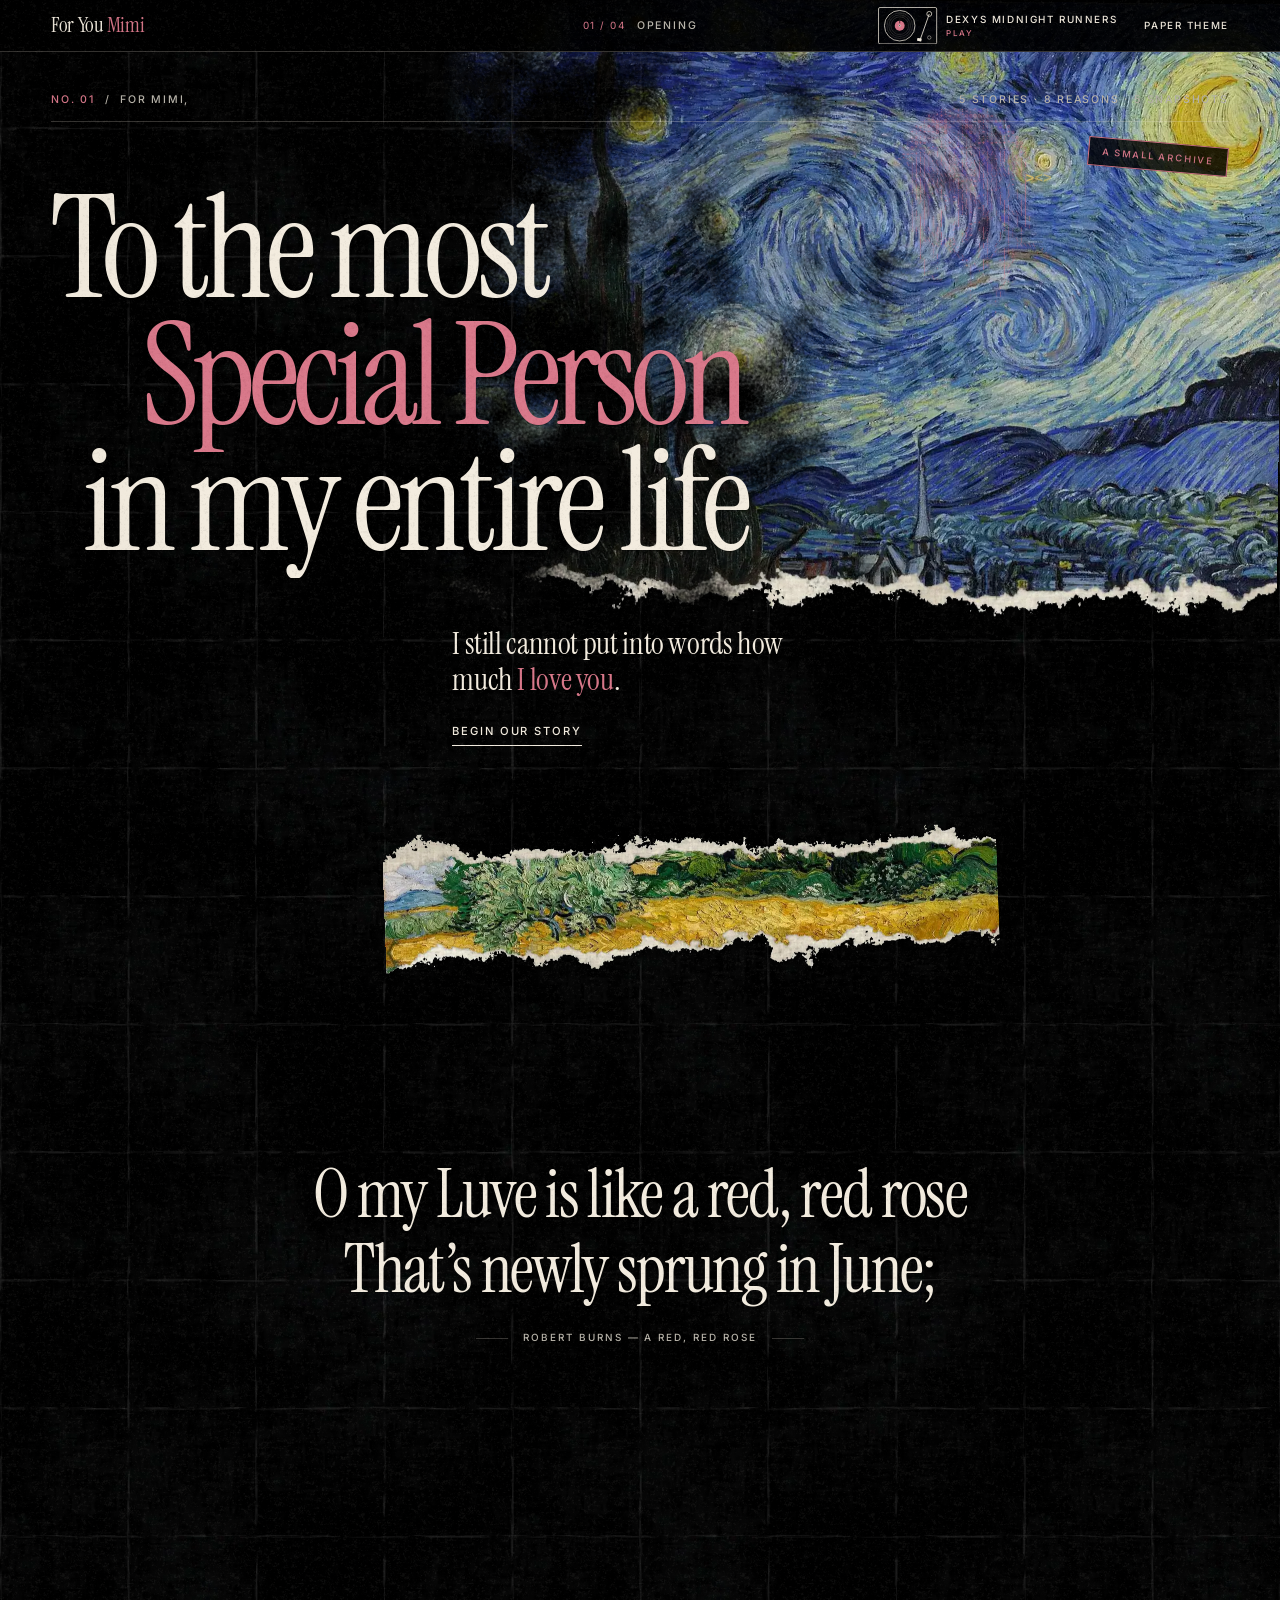
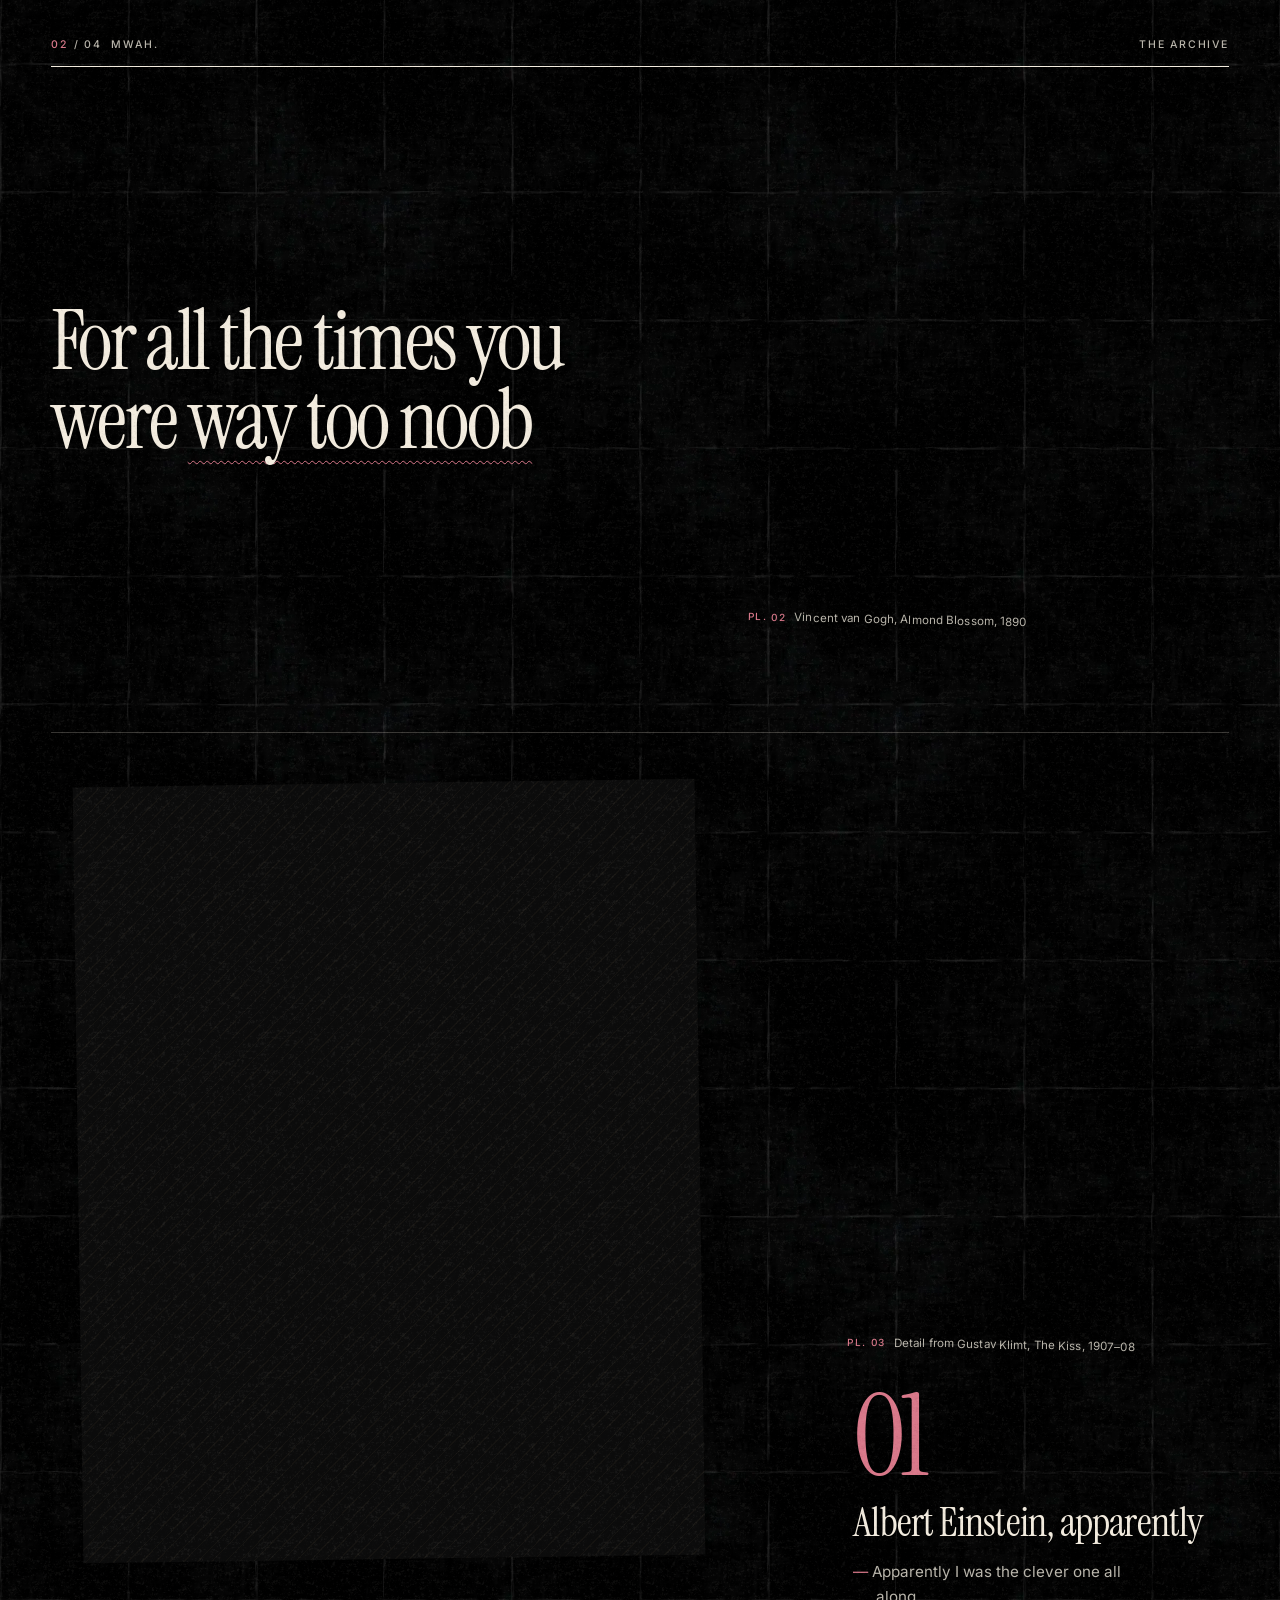
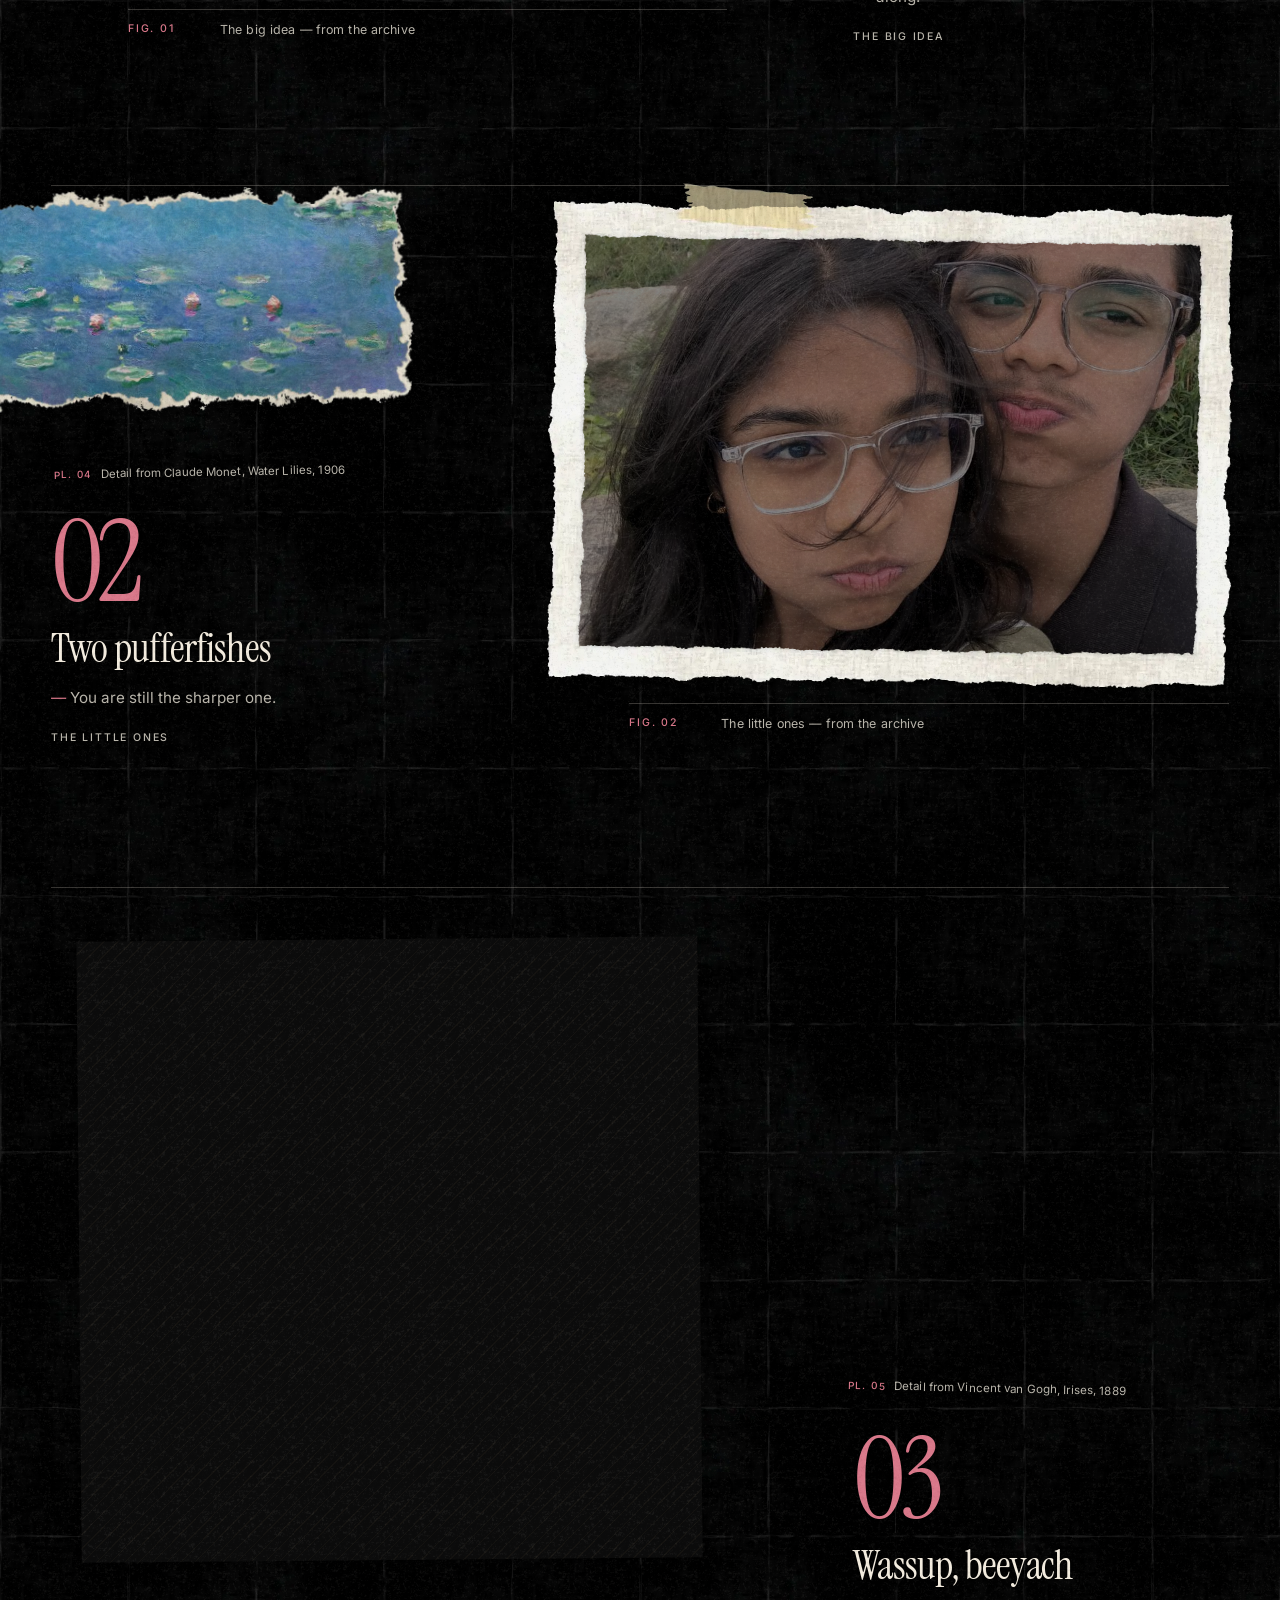
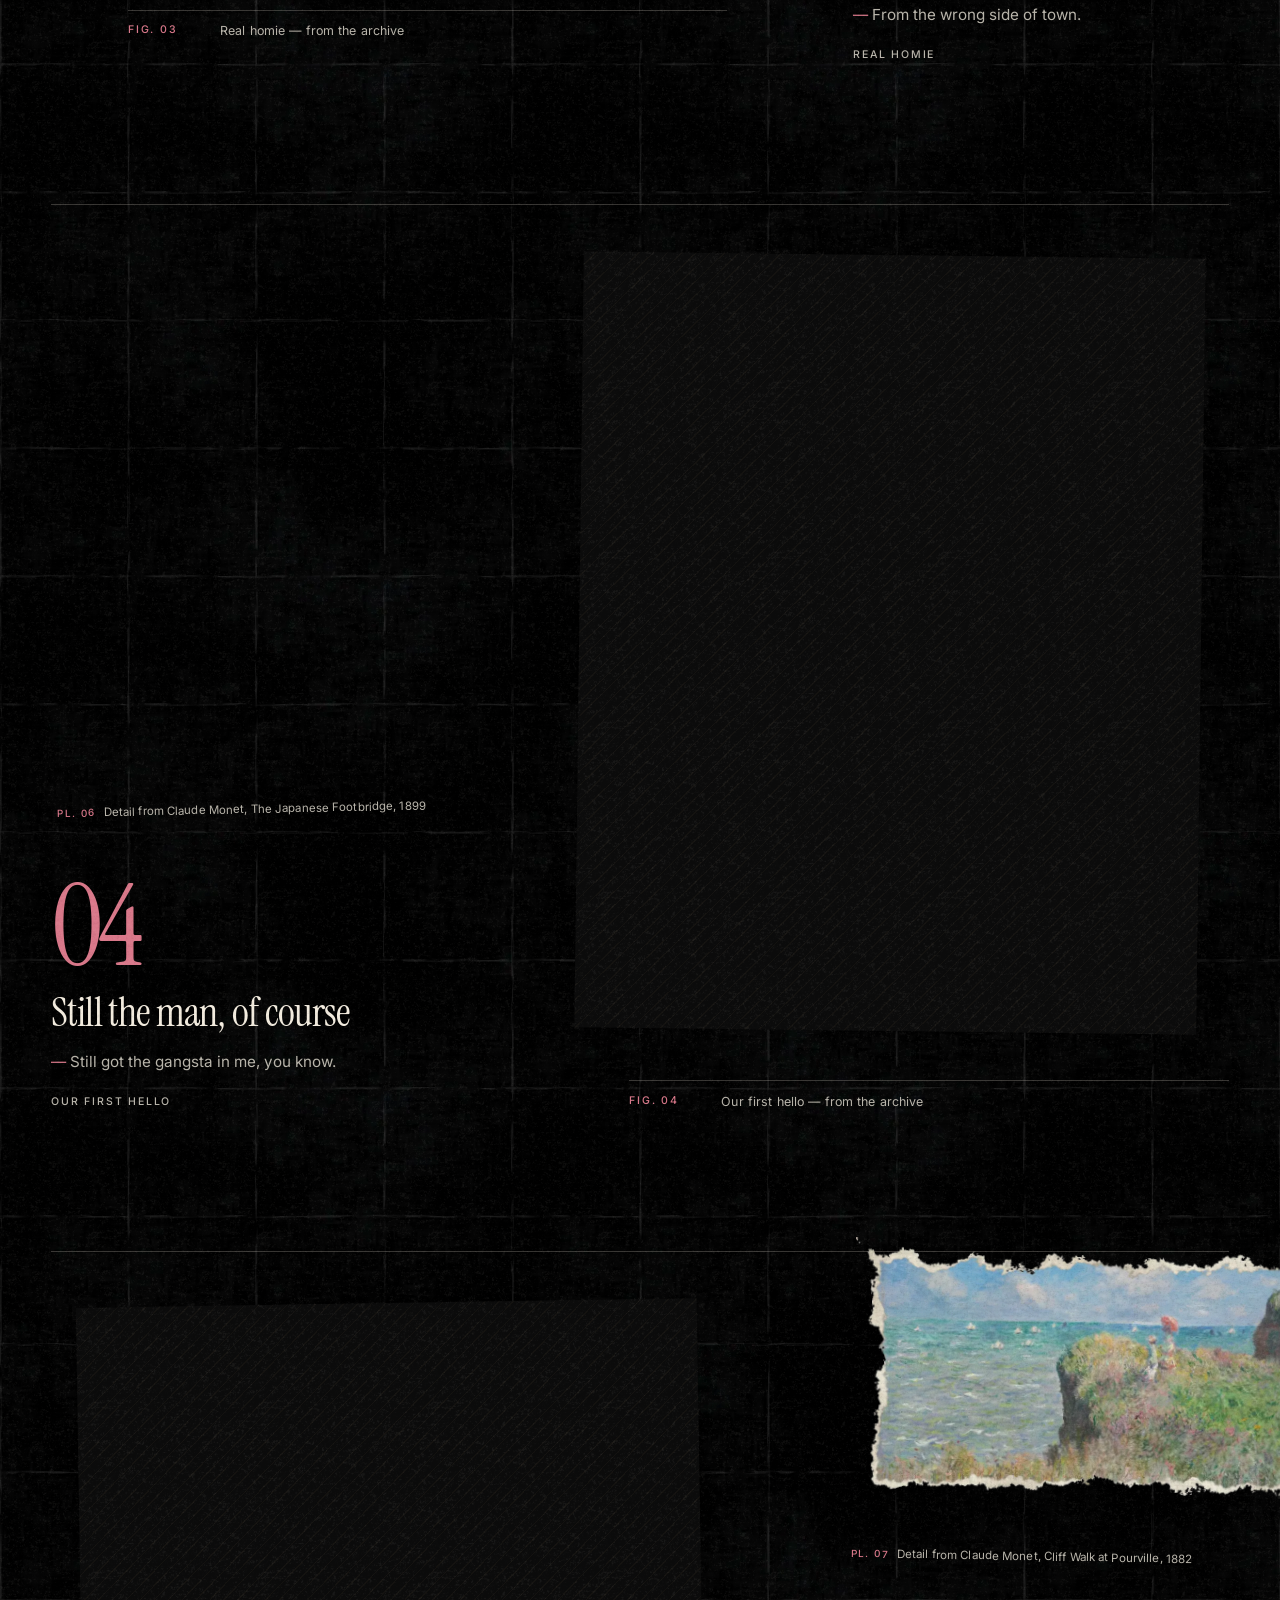
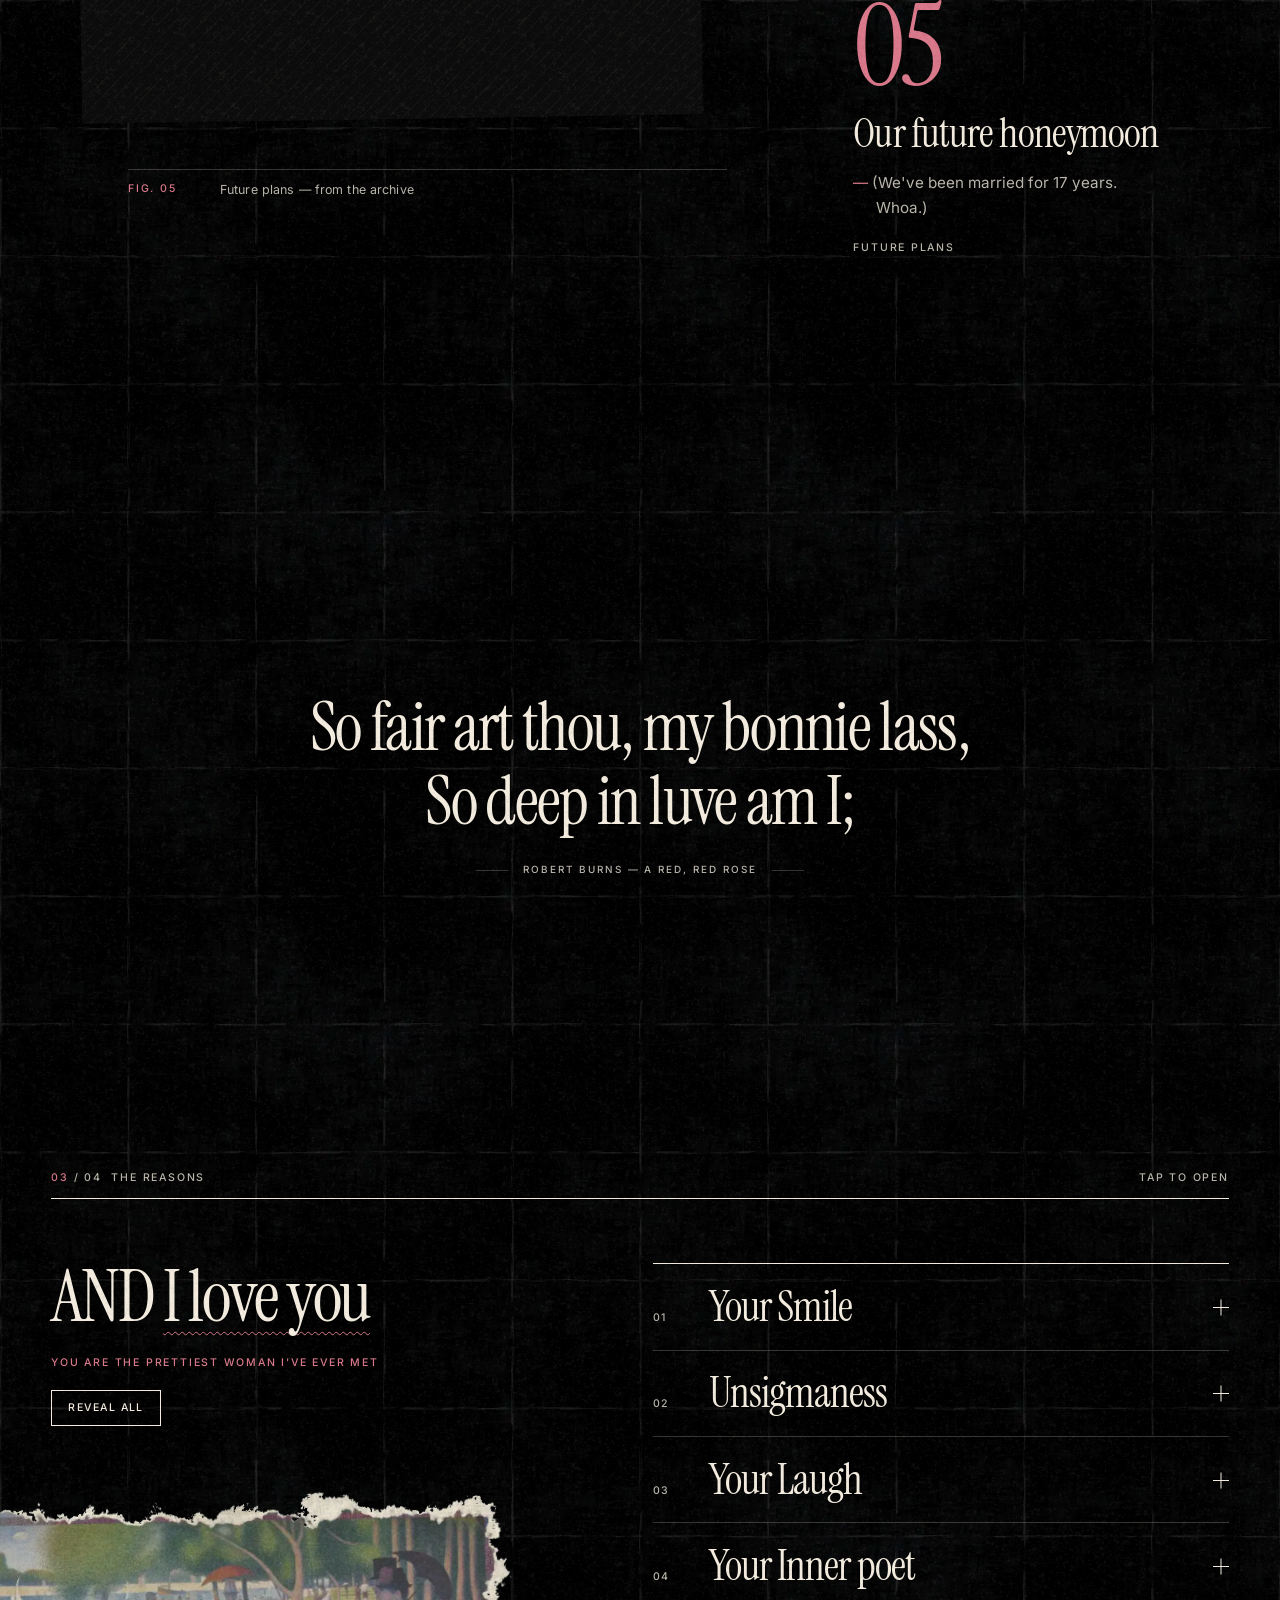
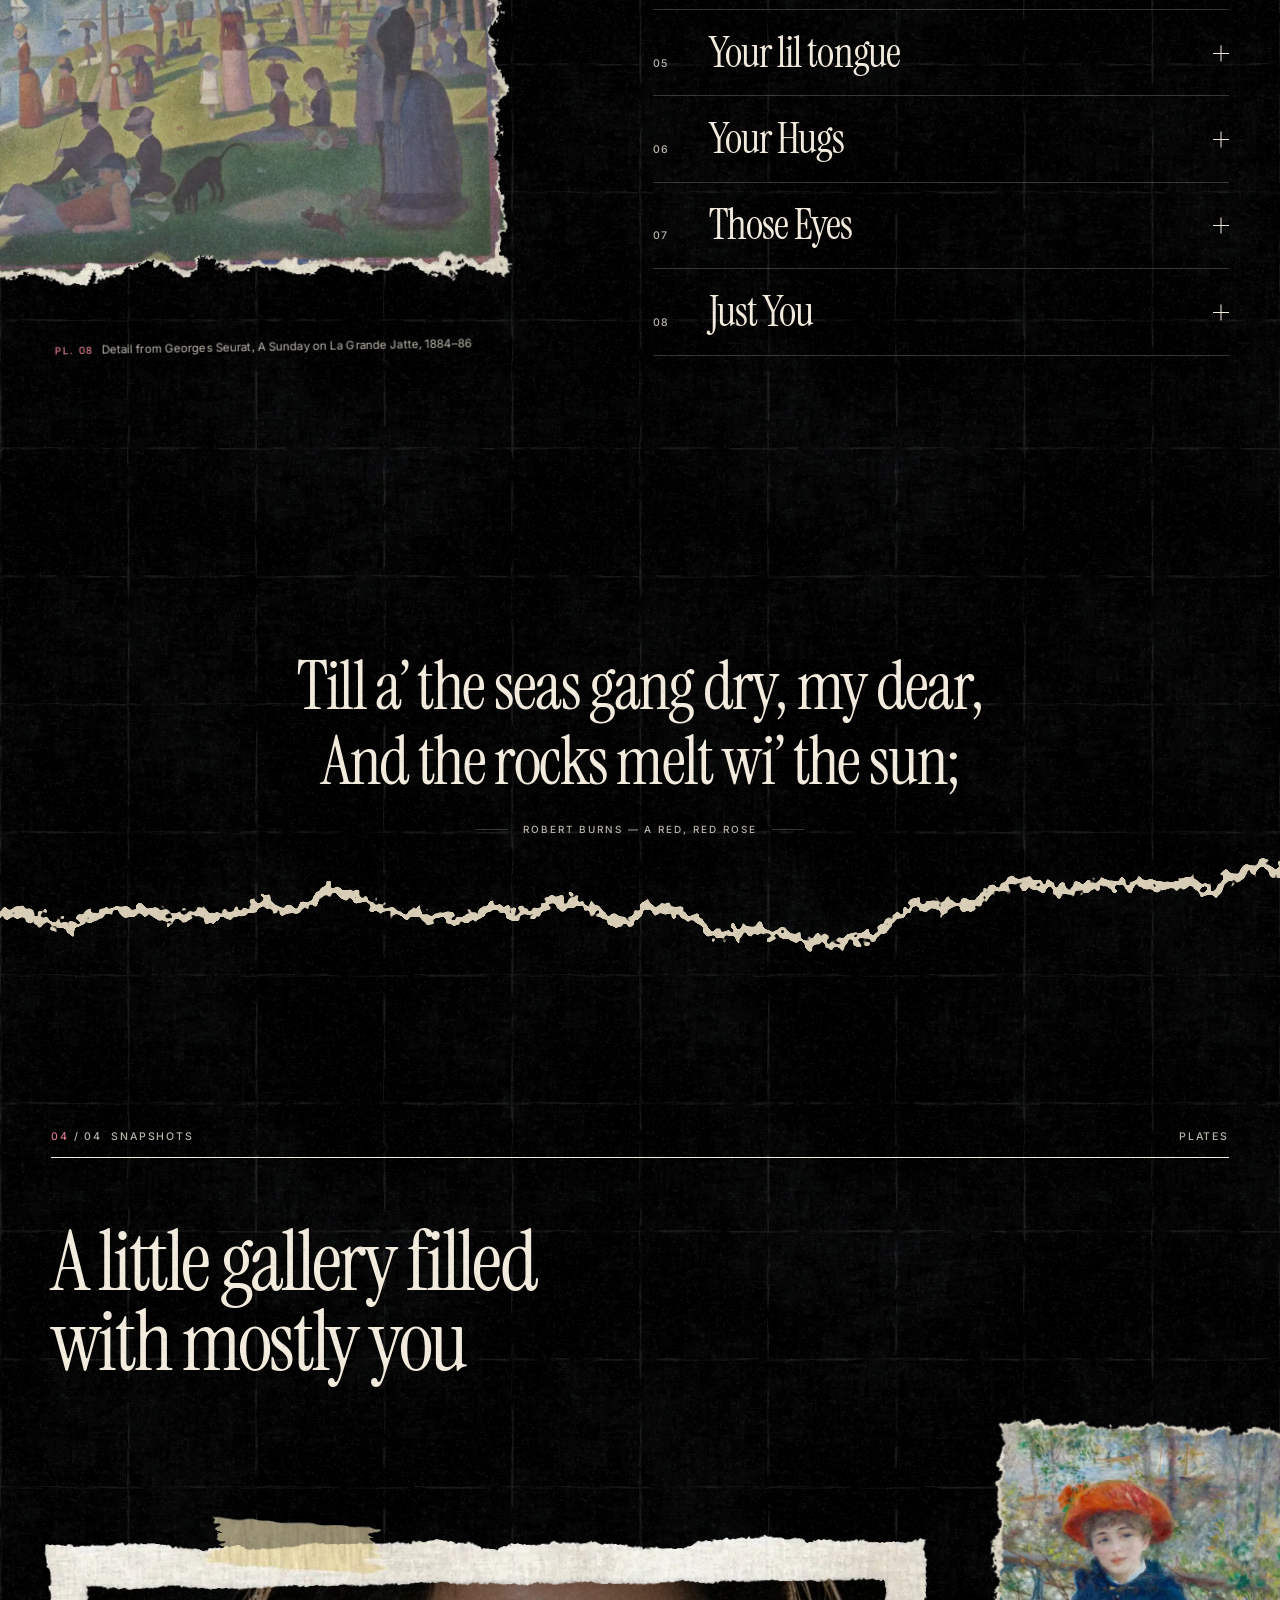
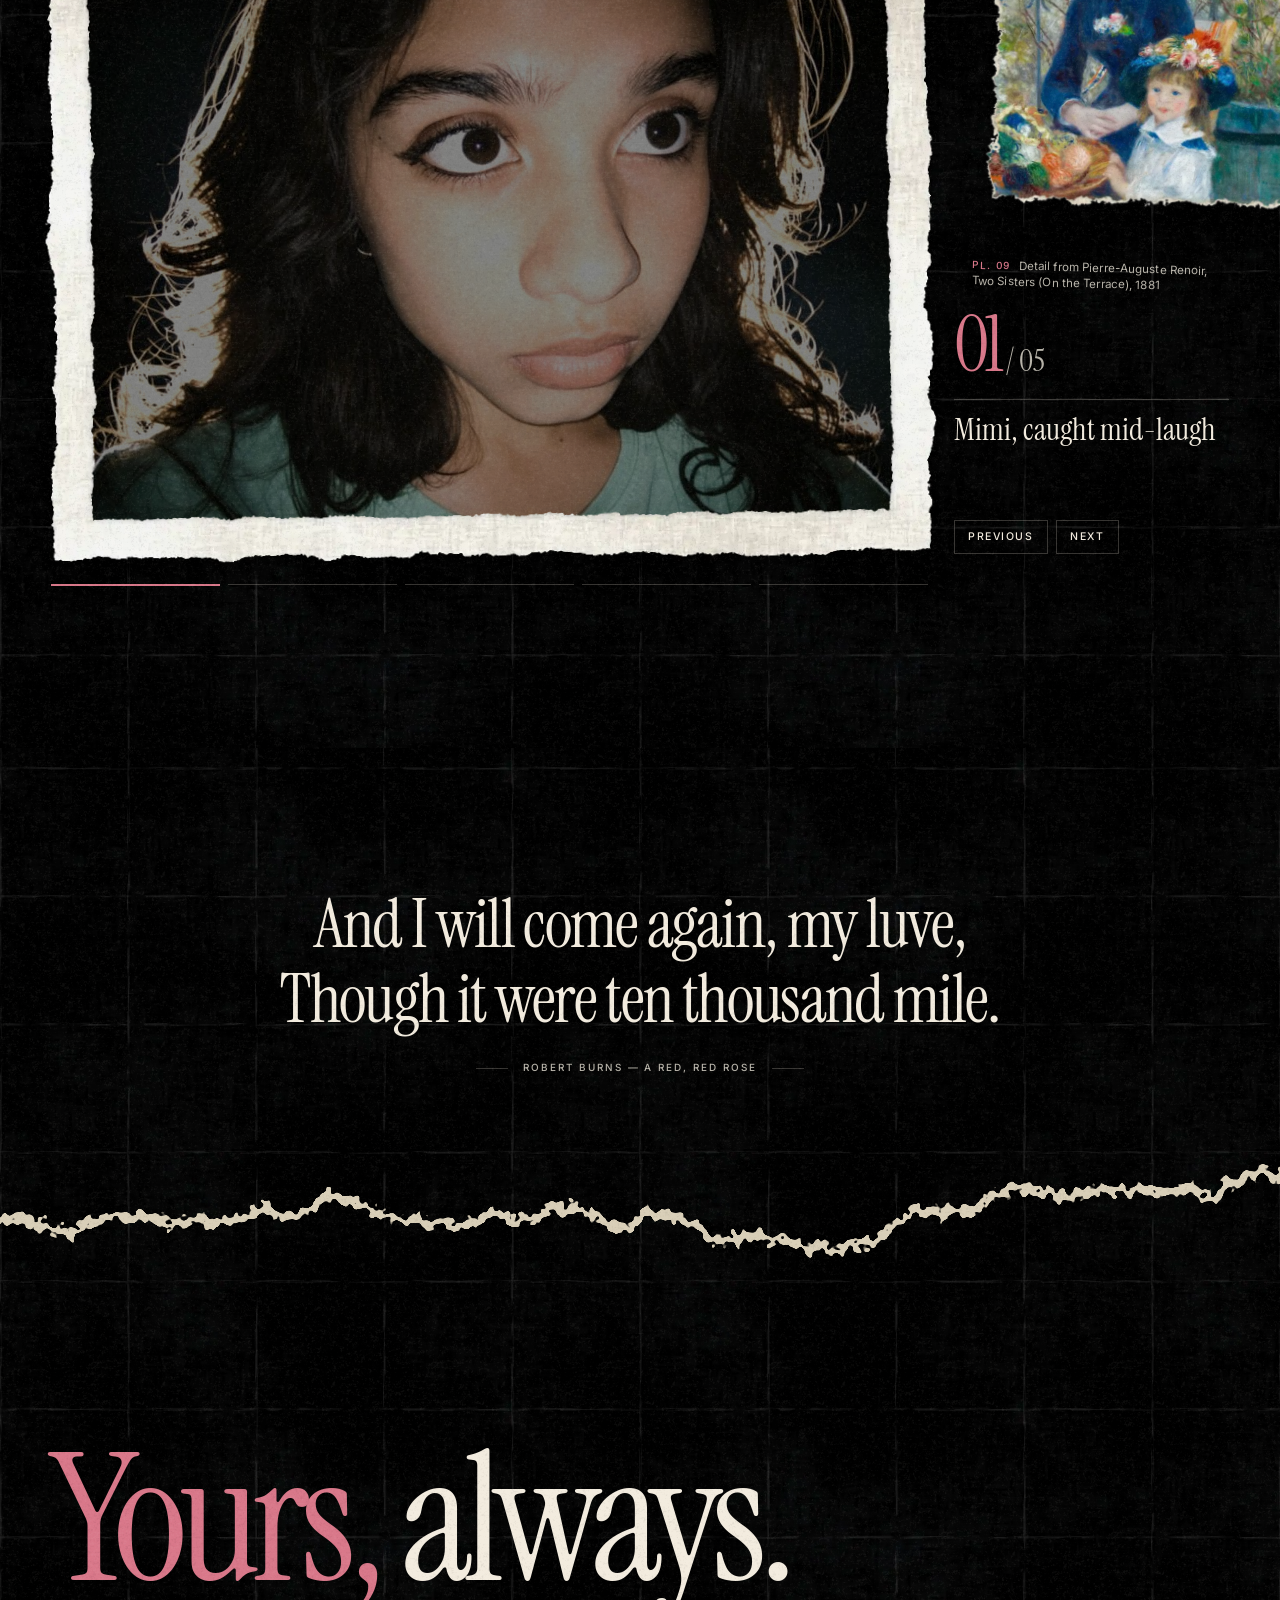
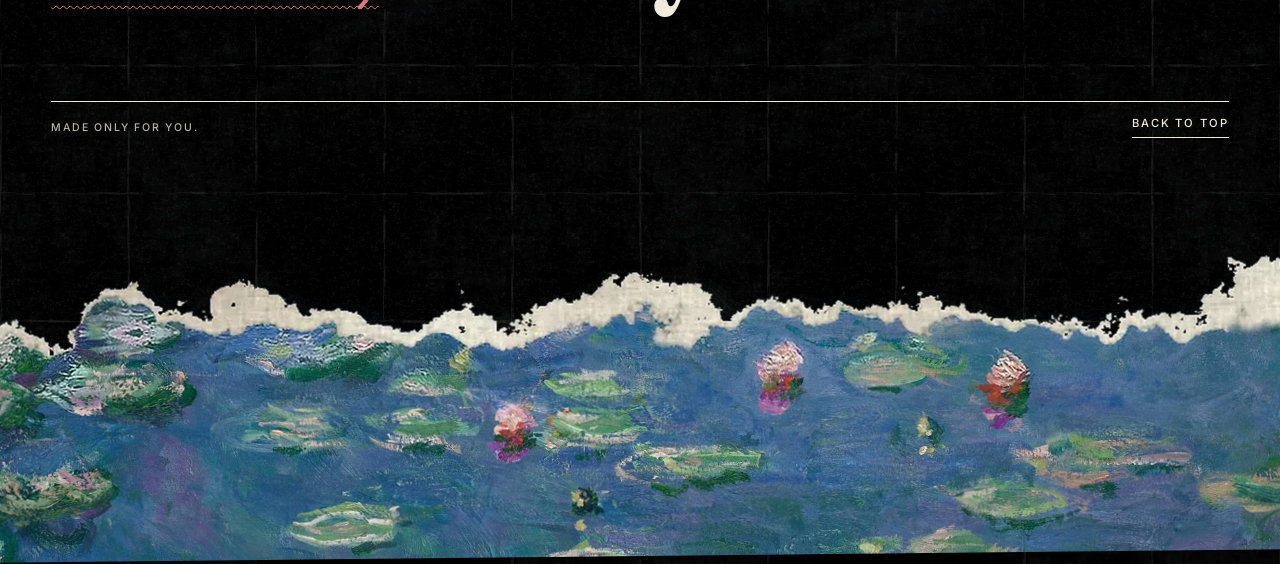
==== commit da9916db: "Make Jerry react to story sections" ====
--- a/home.html
+++ b/home.html
@@ -386,9 +386,9 @@
     .js .hero-top,.js .hero-foot{ opacity:1; }
   }
 </style>
-<link rel="stylesheet" href="ascii-jellyfish.css?v=scrapbook-palette-1">
+<link rel="stylesheet" href="ascii-jellyfish.css?v=scrapbook-palette-2">
 <link rel="stylesheet" href="site-polish.css?v=ascii-vinyl-7">
-<script src="ascii-jellyfish.js?v=scrapbook-palette-1" defer></script>
+<script src="ascii-jellyfish.js?v=scrapbook-palette-2" defer></script>
 <script src="fish-school.js?v=scrapbook-palette-1" defer></script>
 <script src="site-polish.js?v=collage-vinyl-5" defer></script>
 <link rel="icon" type="image/svg+xml" href="favicon.svg?v=mimi-record-2" />
@@ -593,7 +593,7 @@
       </div>
 
       <!-- 01 -->
-      <article class="spread grid">
+      <article class="spread grid" data-jerry="bright">
         <figure class="photo reveal">
           <div class="plate f45" style="--pr:-.8deg">
             <span class="ph-bg"></span>
@@ -617,7 +617,7 @@
       </article>
 
       <!-- 02 -->
-      <article class="spread grid flip">
+      <article class="spread grid flip" data-jerry="curious">
         <figure class="photo reveal">
           <div class="plate f32" style="--pr:.9deg">
             <span class="ph-bg"></span>
@@ -641,7 +641,7 @@
       </article>
 
       <!-- 03 -->
-      <article class="spread grid">
+      <article class="spread grid" data-jerry="sunglasses">
         <figure class="photo reveal">
           <div class="plate f11" style="--pr:-.5deg">
             <span class="ph-bg"></span>
@@ -665,7 +665,7 @@
       </article>
 
       <!-- 04 -->
-      <article class="spread grid flip">
+      <article class="spread grid flip" data-jerry="wave">
         <figure class="photo reveal">
           <div class="plate f45" style="--pr:.7deg">
             <span class="ph-bg"></span>
@@ -689,7 +689,7 @@
       </article>
 
       <!-- 05 -->
-      <article class="spread grid">
+      <article class="spread grid" data-jerry="dreamy">
         <figure class="photo reveal">
           <div class="plate f32" style="--pr:-.9deg">
             <span class="ph-bg"></span>
--- a/ascii-jellyfish.css
+++ b/ascii-jellyfish.css
@@ -20,6 +20,16 @@
   background: transparent;
 }
 
+/* The state is also exposed for future art direction without making Jerry
+   interactive or adding a second animation layer. */
+.ascii-jellyfish[data-mood="sunglasses"] {
+  filter: saturate(1.08);
+}
+
+.ascii-jellyfish[data-scroll="fast"] {
+  opacity: .72;
+}
+
 @media (max-width: 600px) {
   .ascii-jellyfish {
     width: min(78vw, 300px);
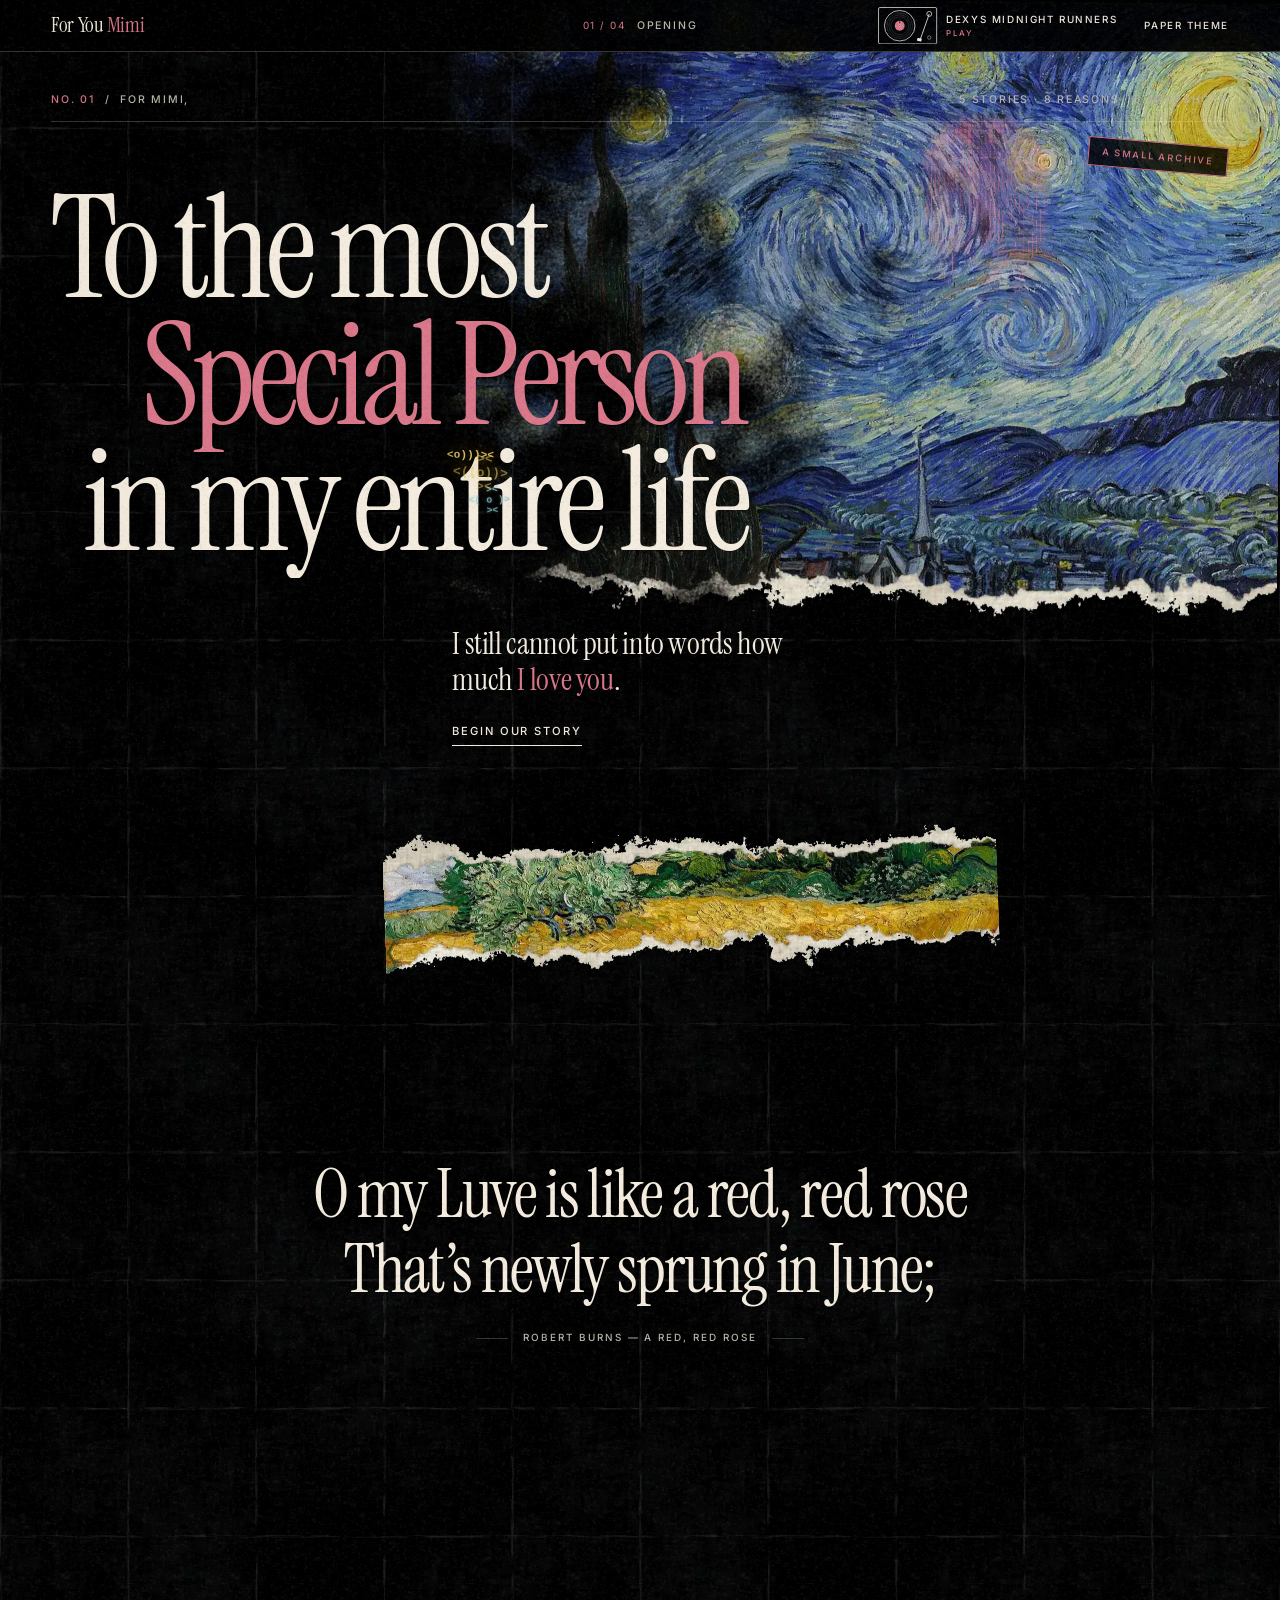
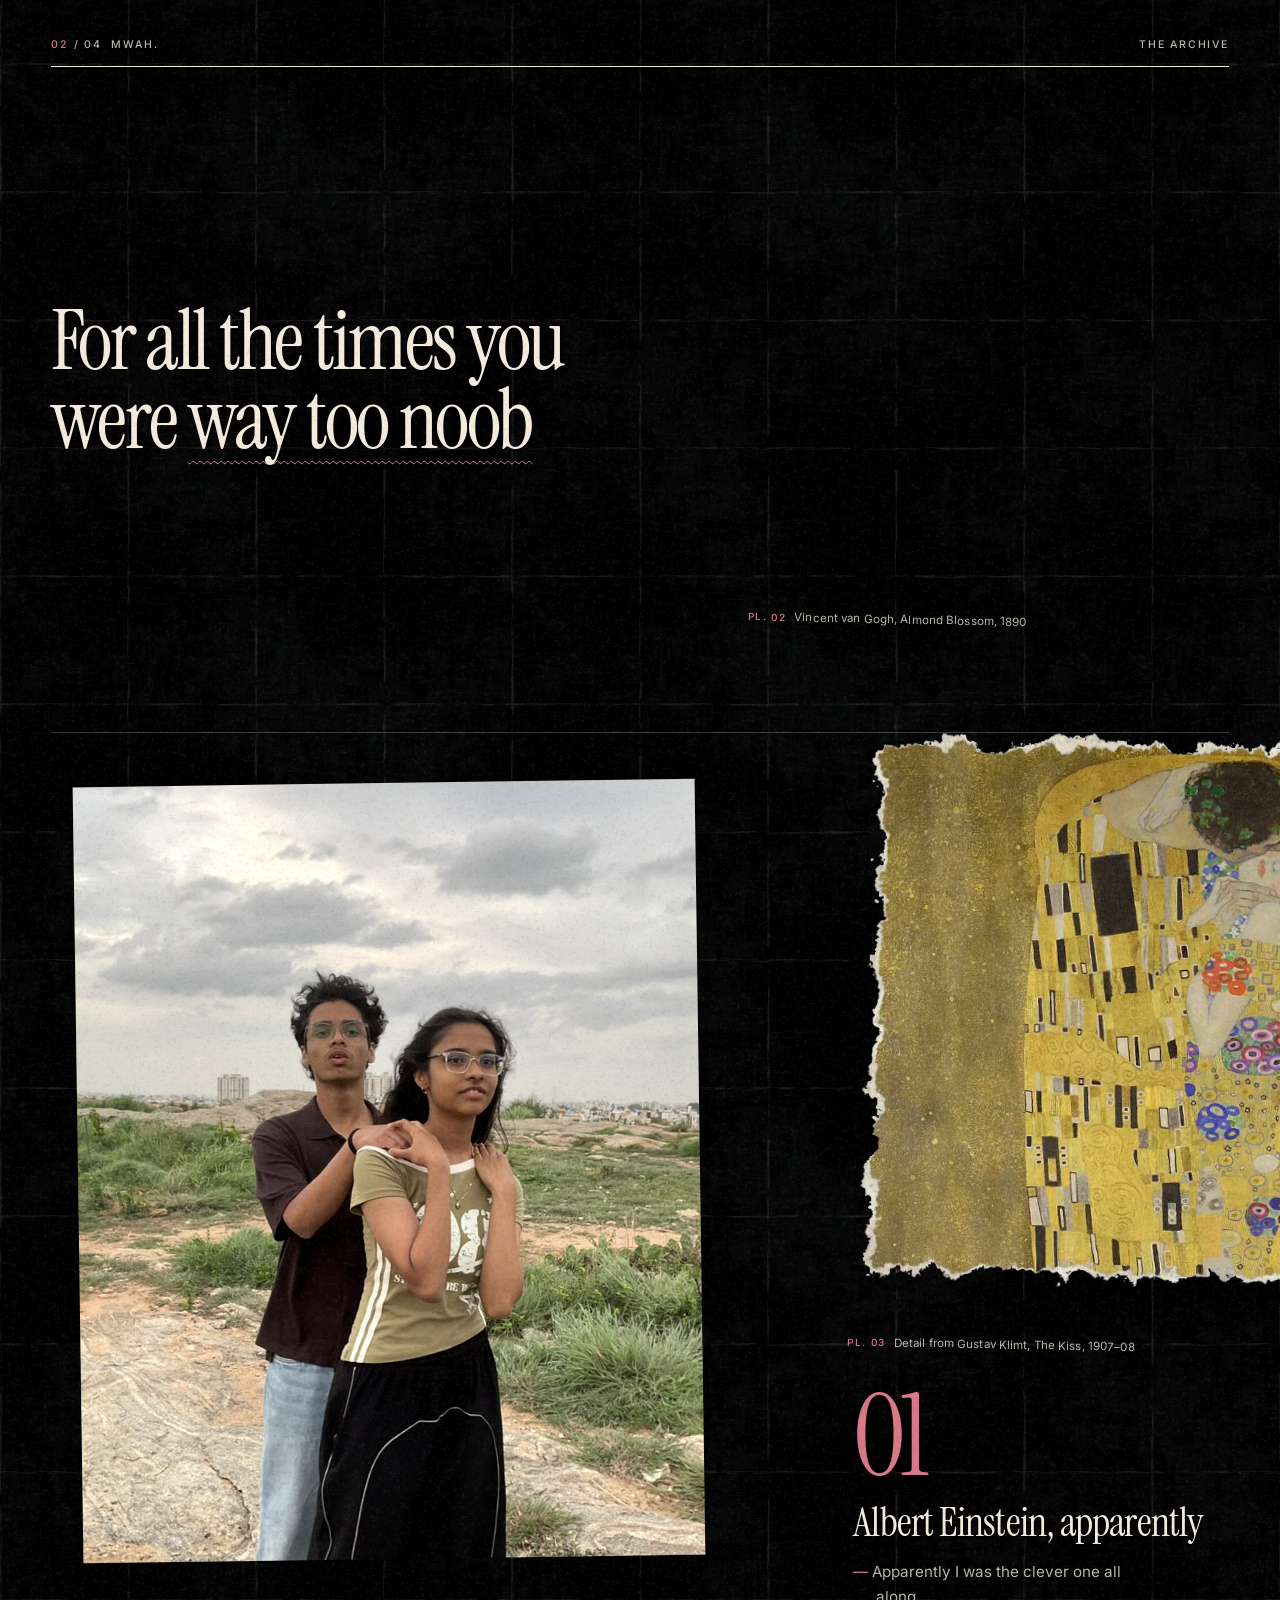
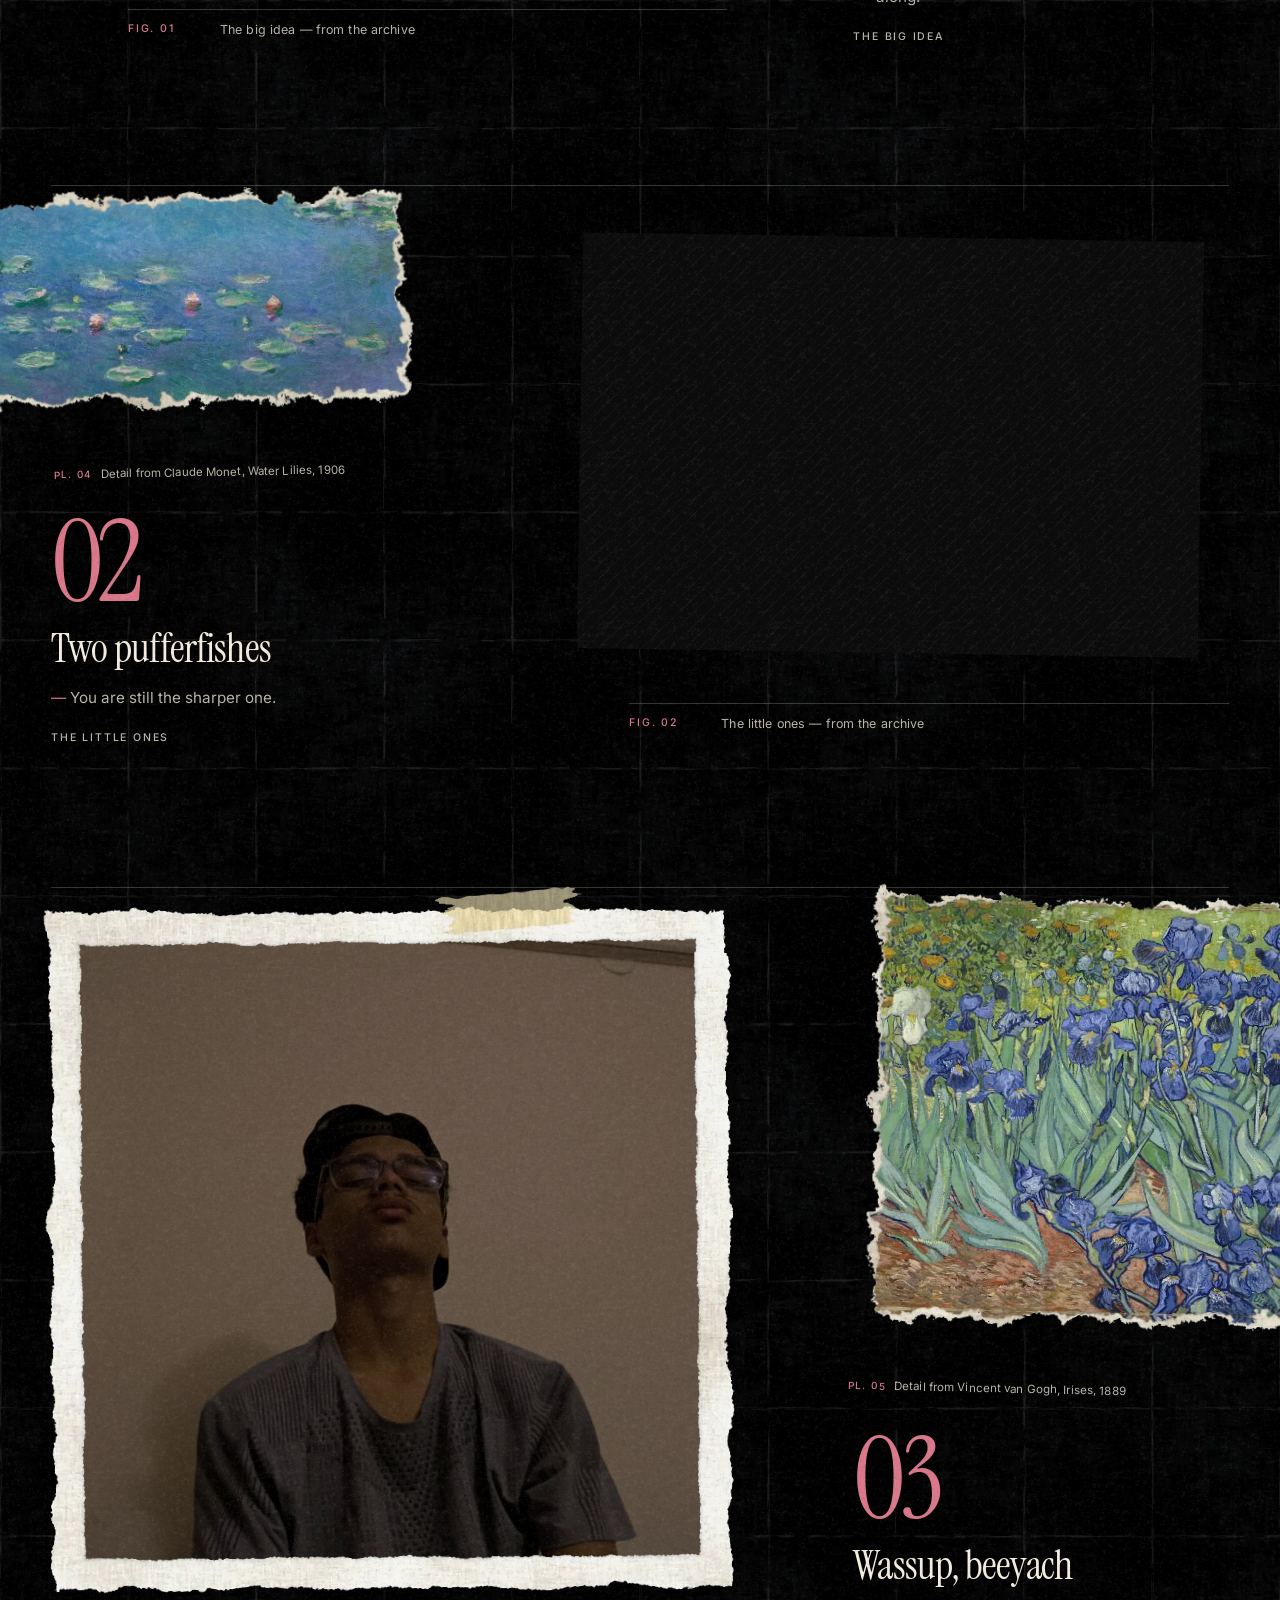
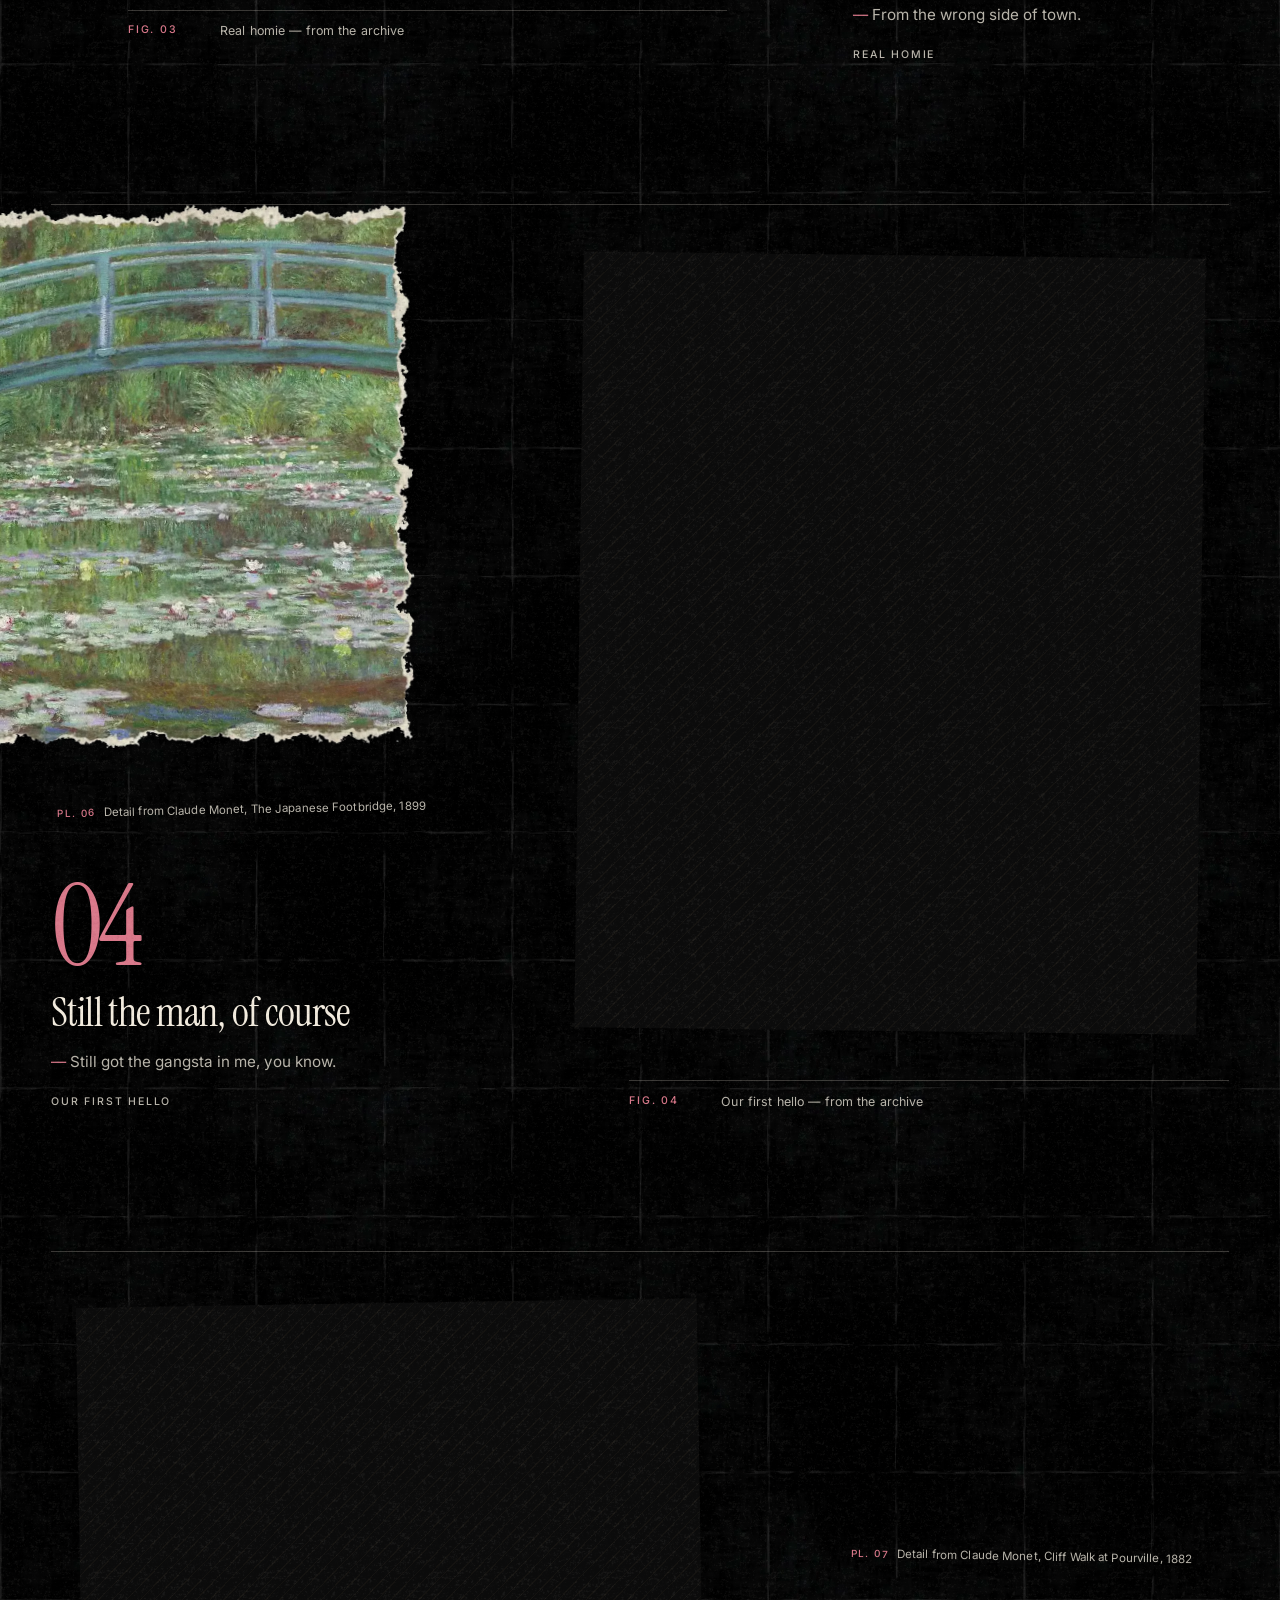
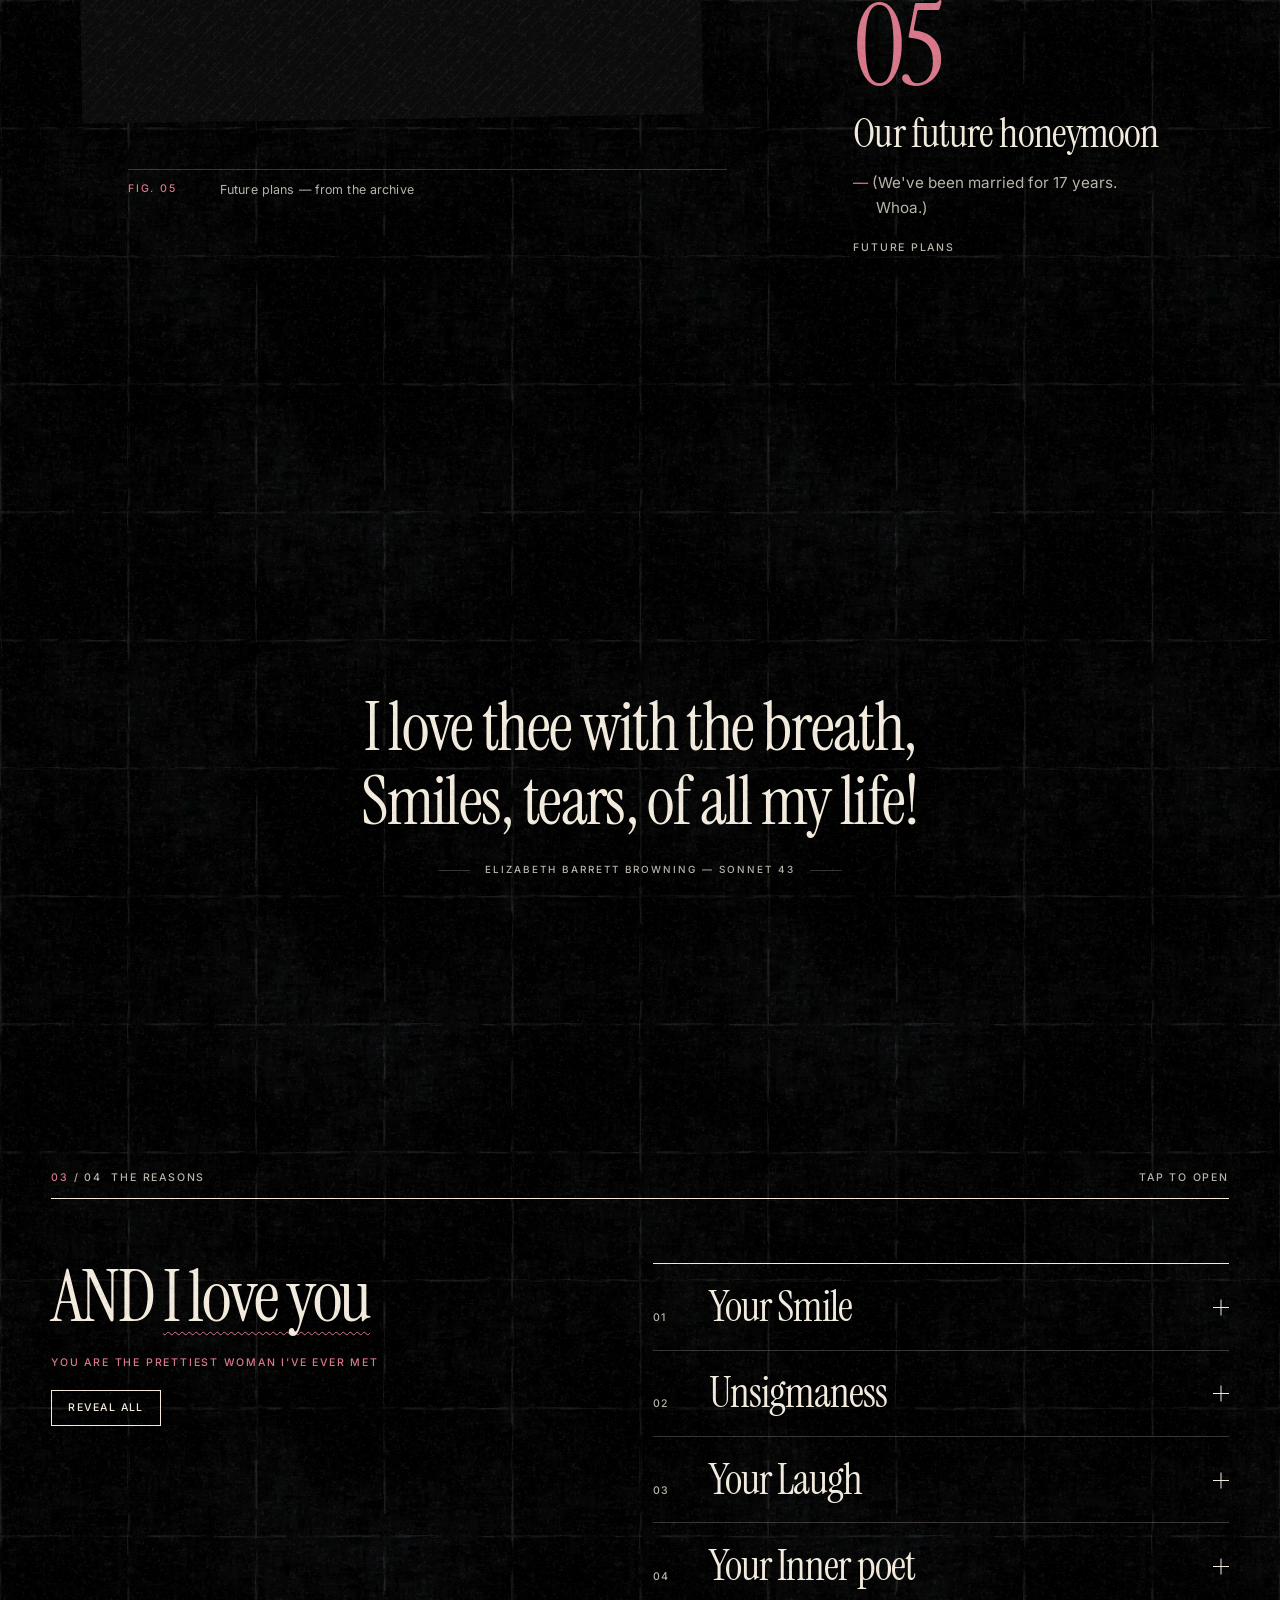
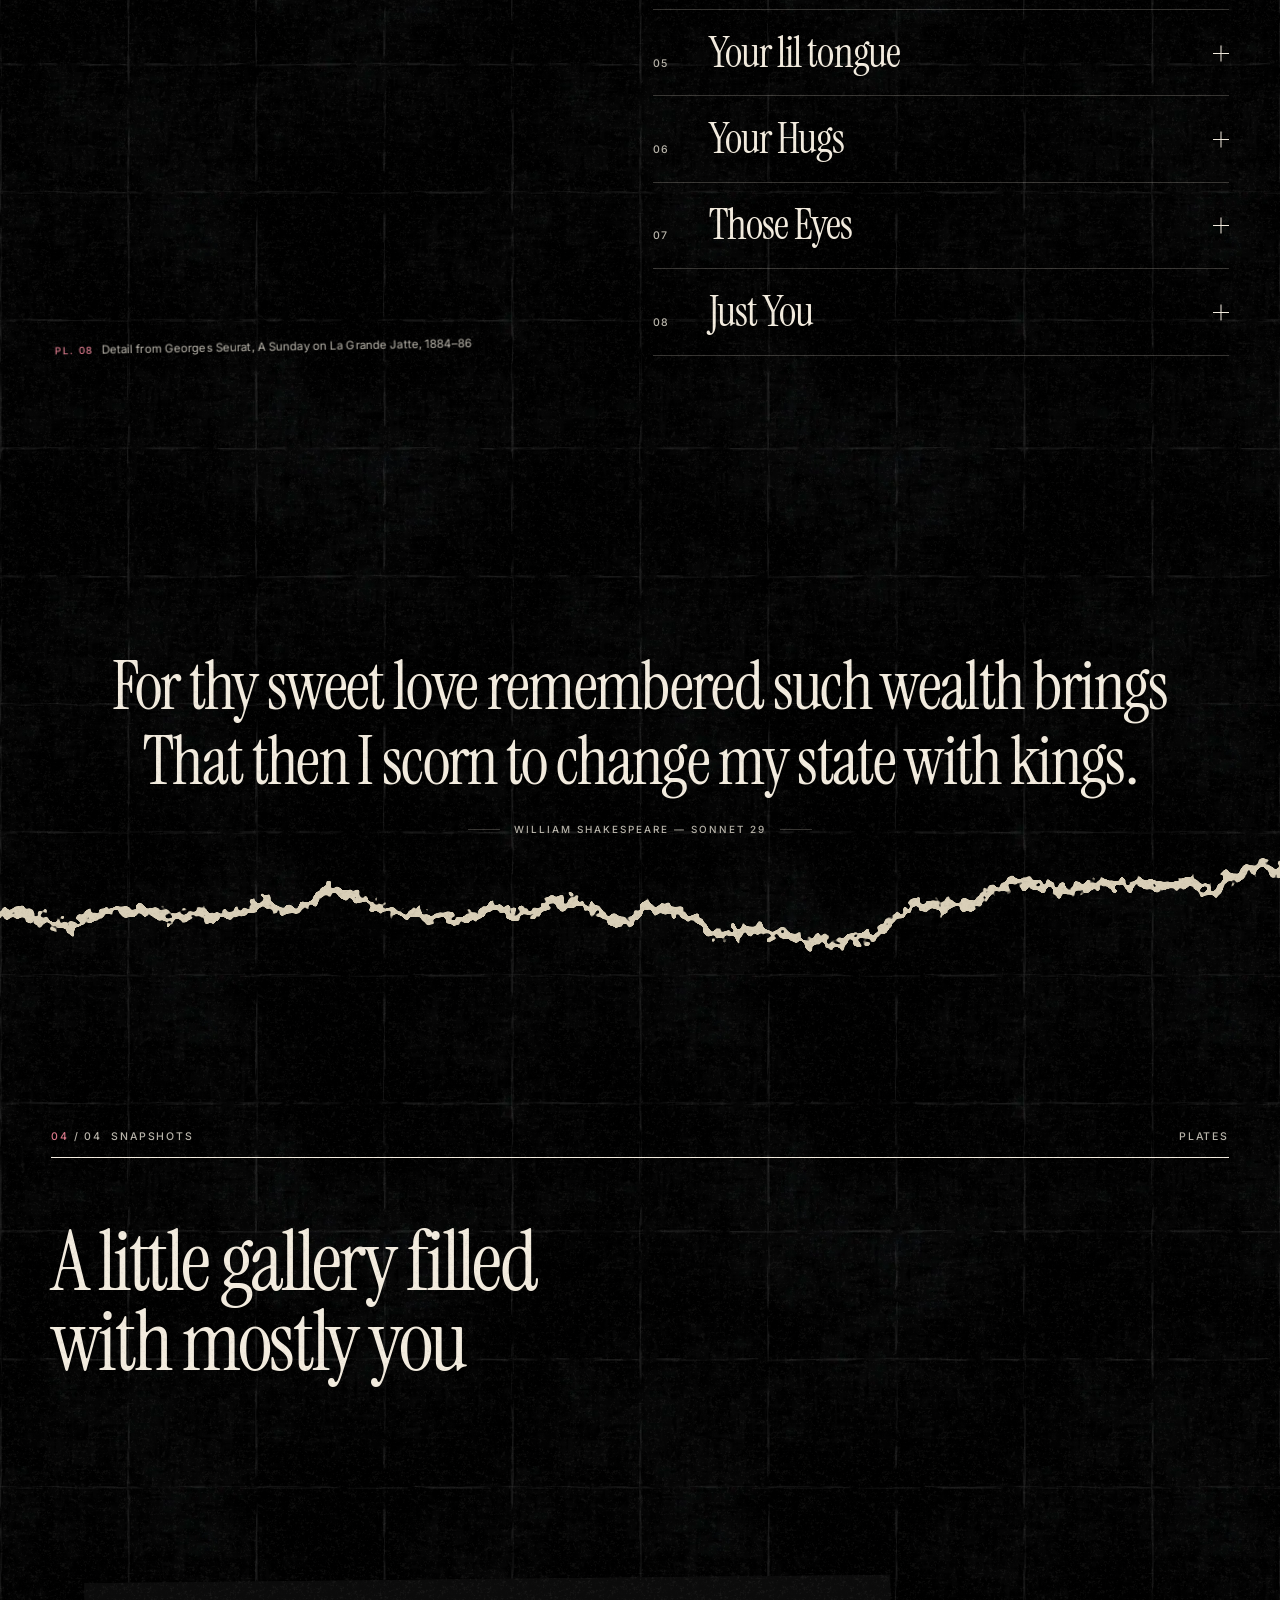
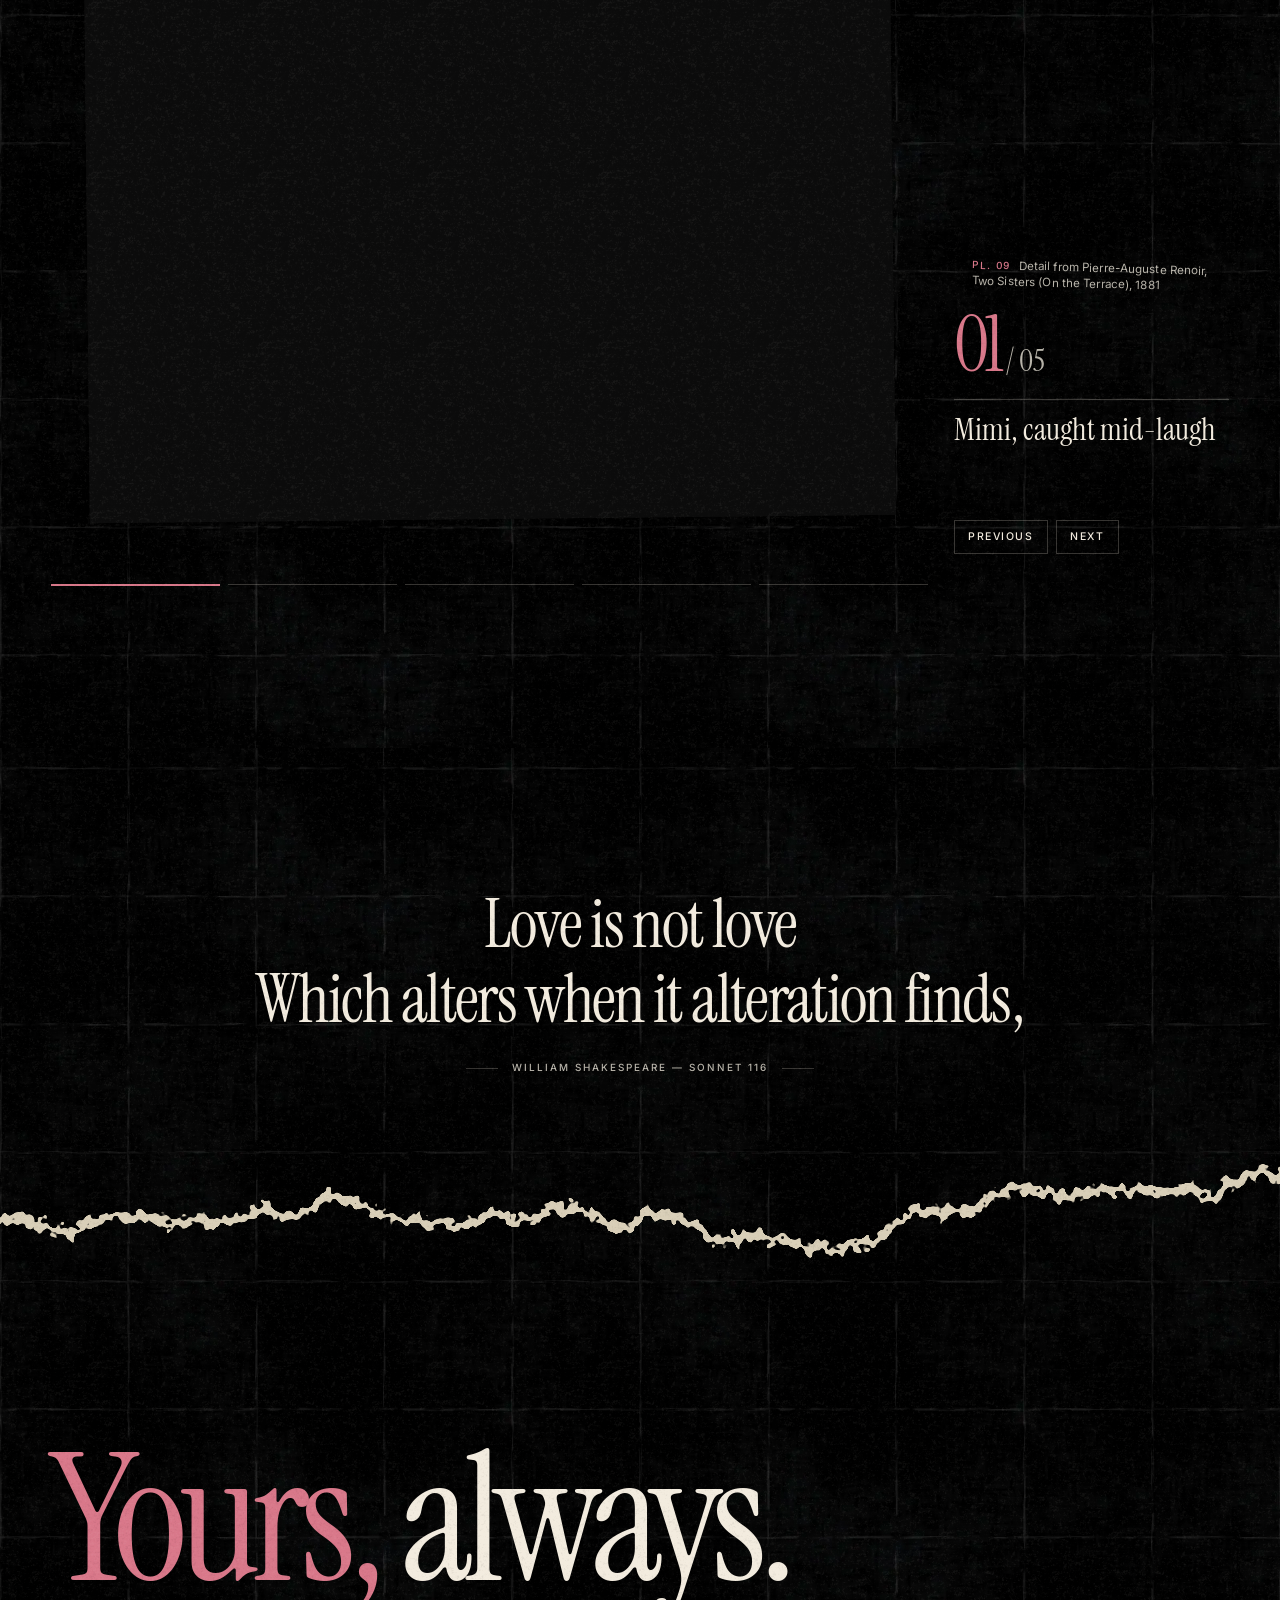
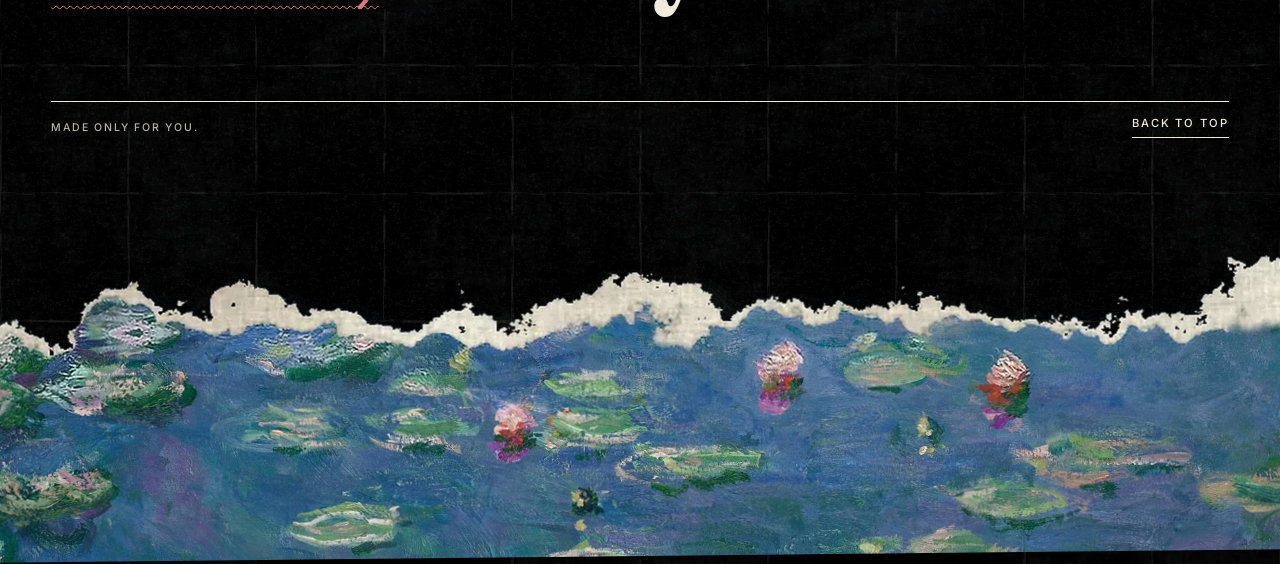
==== commit 78d6c412: "Page transition: torn paper sheet slides over the question page and lifts away on the home page Co-A" ====
--- a/home.html
+++ b/home.html
@@ -484,6 +484,13 @@
   @media (max-width:430px){ .mast .controls .music-ctl .turntable{ width:3rem; height:1.9rem; } }
 </style>
 <style id="jellyfish-arrival-style">
+  /* page turn (arrival): the torn paper that covered the question page lifts away to reveal the story */
+  html::before{ content:''; position:fixed; left:0; top:0; width:100%; height:114vh; z-index:300; pointer-events:none; visibility:hidden; transform:translateY(100vh);
+    background:linear-gradient(rgba(60,40,20,.16),rgba(60,40,20,0) 7%,rgba(60,40,20,0) 93%,rgba(60,40,20,.16)), url(art/paper-day.webp) 0 0/512px 512px, #efe4d2;
+    clip-path:polygon(0 3.2%,5% 1.4%,10% 4.4%,16% 2%,22% 5%,28% 2.6%,35% 5.6%,41% 1.8%,48% 4.2%,55% 1.2%,62% 4.8%,69% 2.2%,76% 5.4%,83% 1.6%,90% 4%,95% 2.2%,100% 3.4%,100% 96.6%,94% 98.4%,88% 95.4%,81% 98.2%,74% 94.8%,67% 97.8%,60% 95%,52% 98.6%,45% 95.6%,38% 98.2%,31% 94.6%,24% 97.6%,17% 95.2%,11% 98.4%,5% 95.8%,0 97.6%); will-change:transform; }
+  html.jellyfish-arrival::before{ visibility:visible; transform:translateY(-7vh); animation:wipeOut 1.15s cubic-bezier(.6,0,.2,1) .3s forwards; }
+  @keyframes wipeOut{ from{ transform:translateY(-7vh); } to{ transform:translateY(-122vh); visibility:hidden; } }
+  @media (prefers-reduced-motion:reduce){ html.jellyfish-arrival::before{ display:none; } }
   html.jellyfish-arrival body{ animation:arrive 1.2s var(--ease) both; }
   @keyframes arrive{ from{ opacity:0; } to{ opacity:1; } }
   .jellyfish-intro[hidden]{ display:none !important; }
--- a/ascii-jellyfish.css
+++ b/ascii-jellyfish.css
@@ -26,9 +26,6 @@
   filter: saturate(1.08);
 }
 
-.ascii-jellyfish[data-scroll="fast"] {
-  opacity: .72;
-}
 
 @media (max-width: 600px) {
   .ascii-jellyfish {
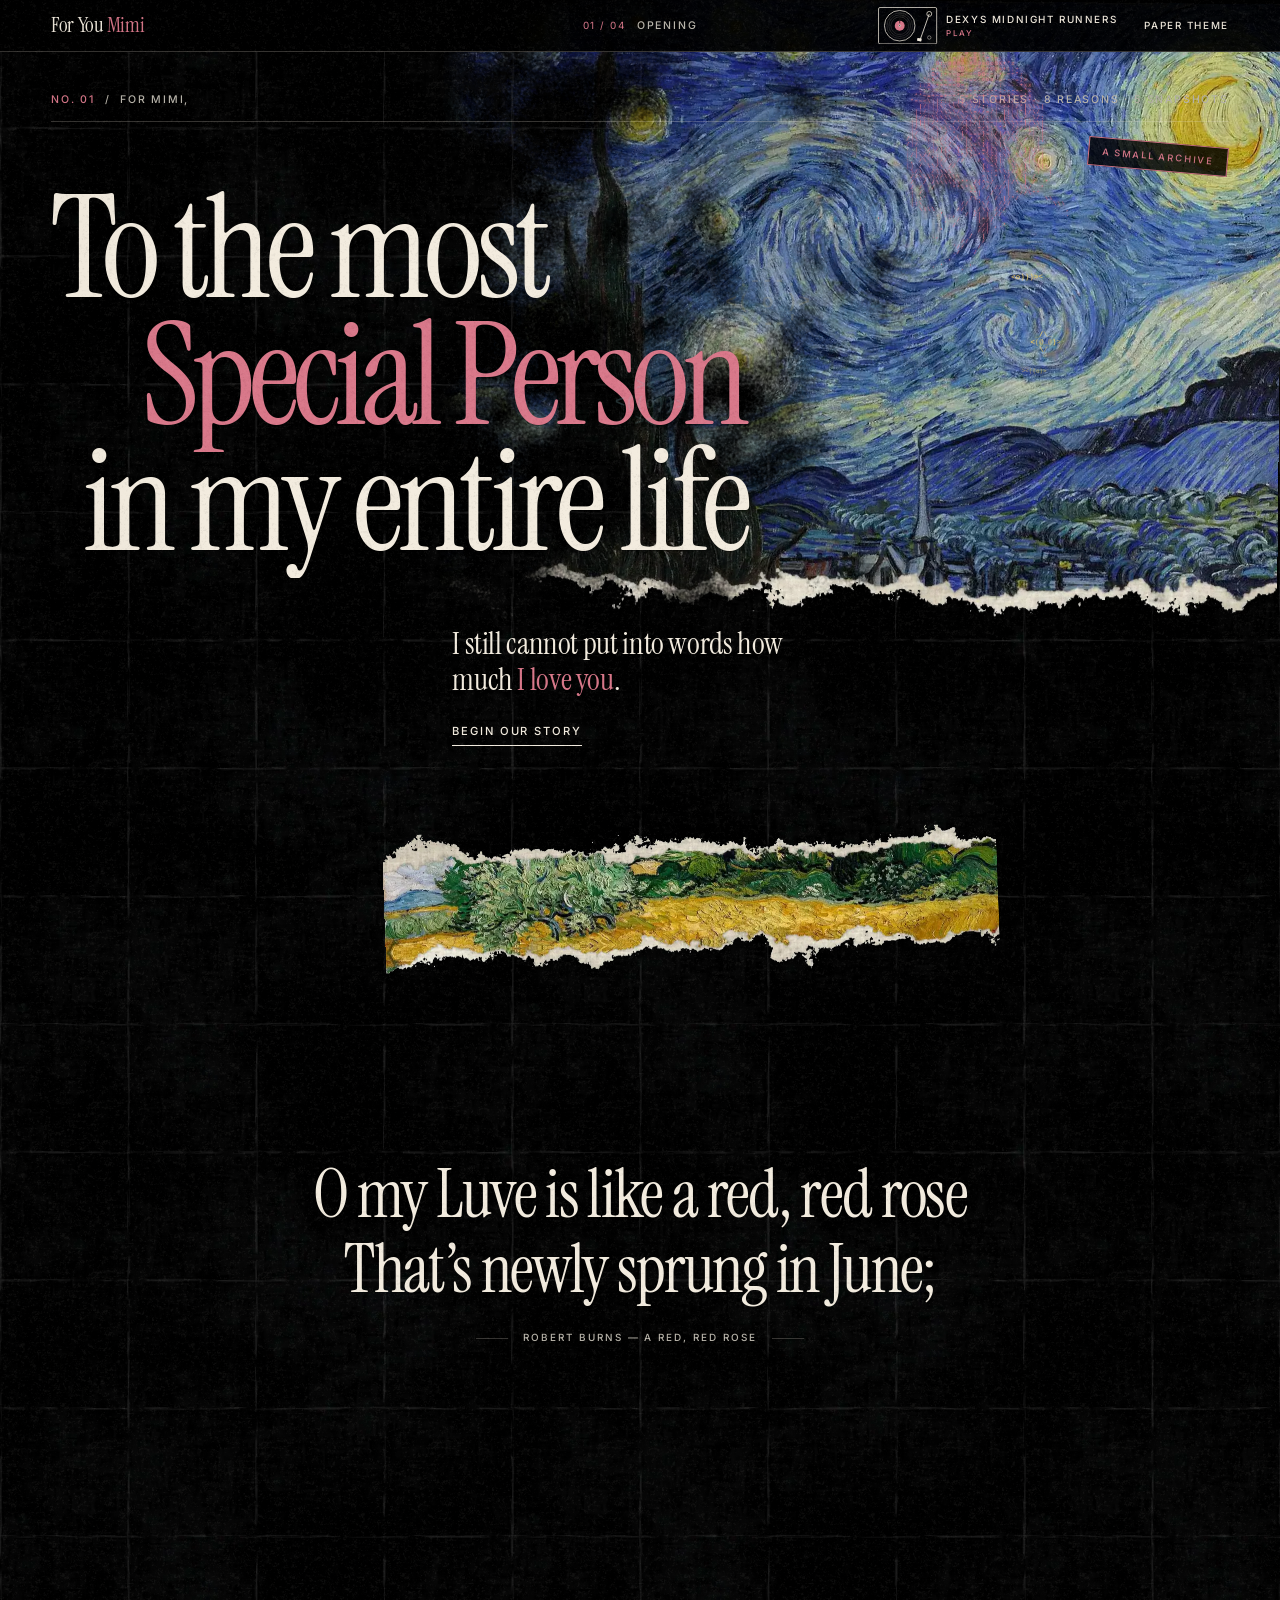
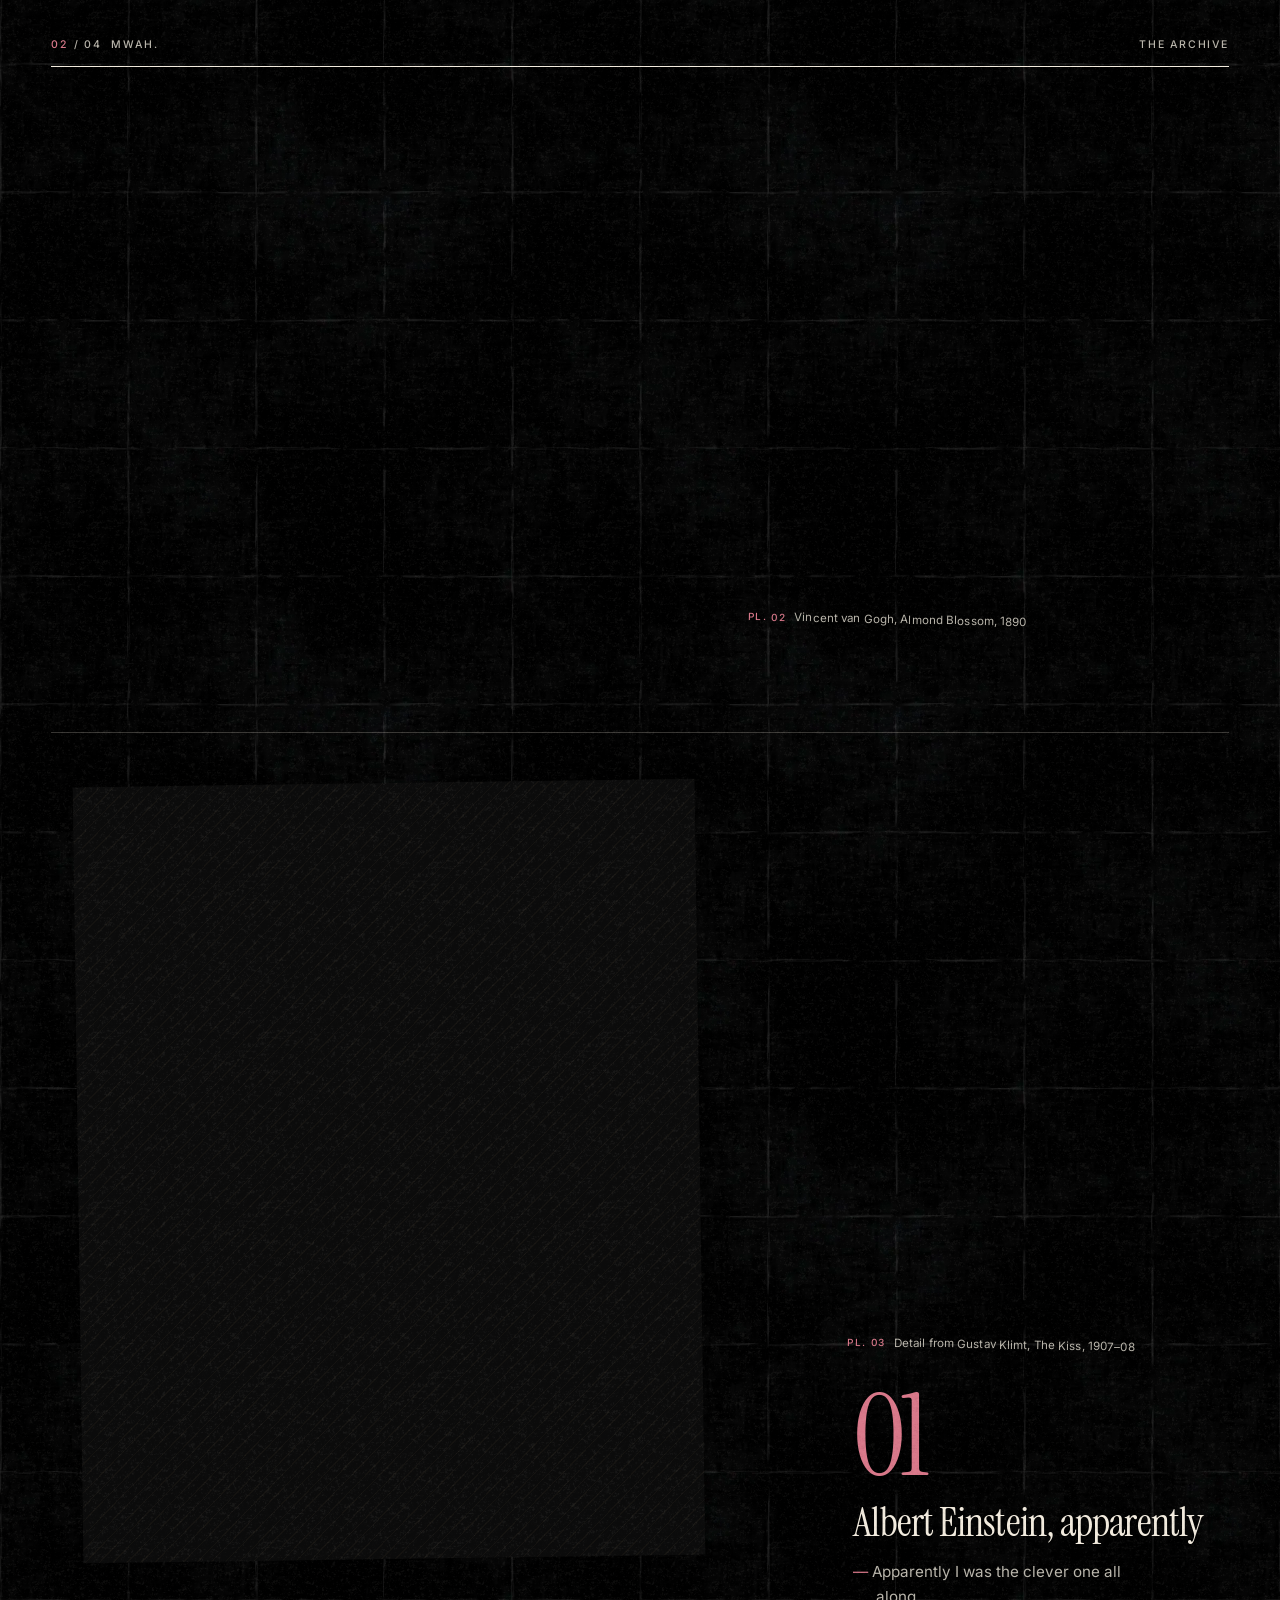
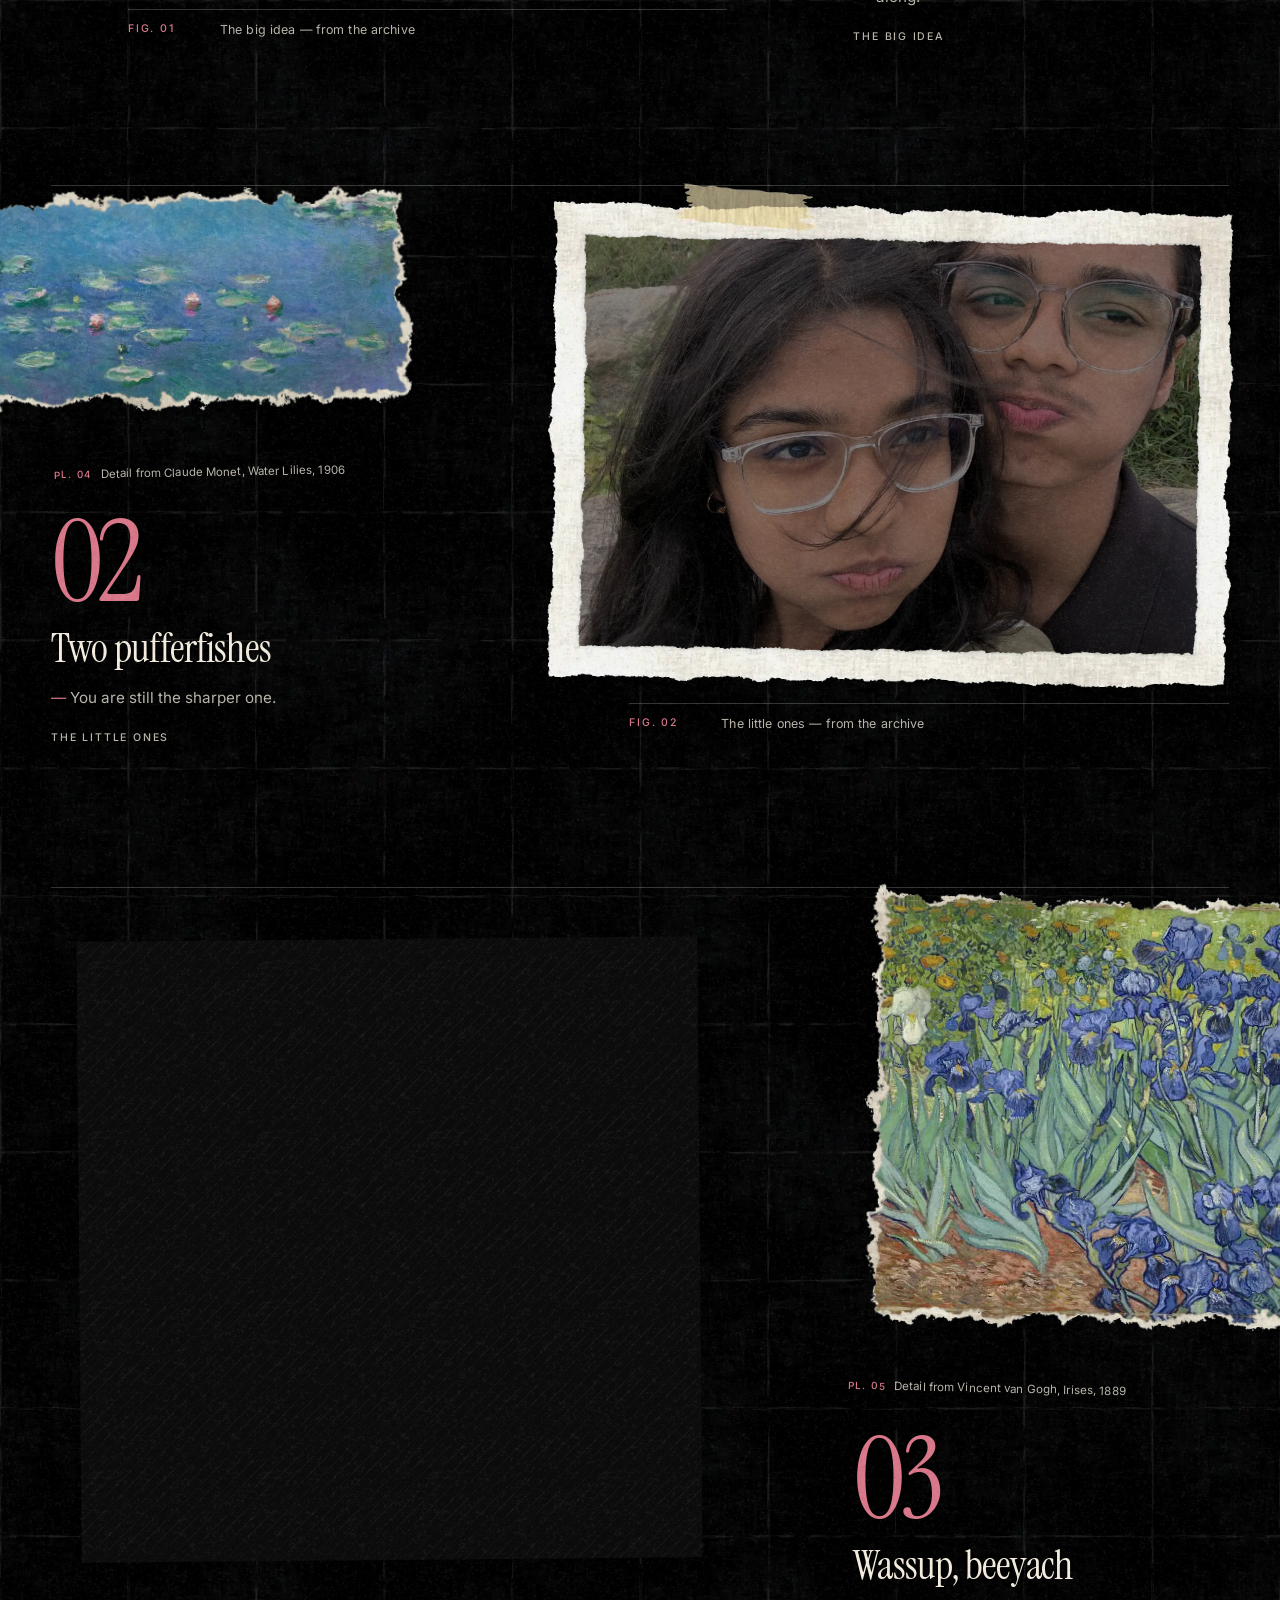
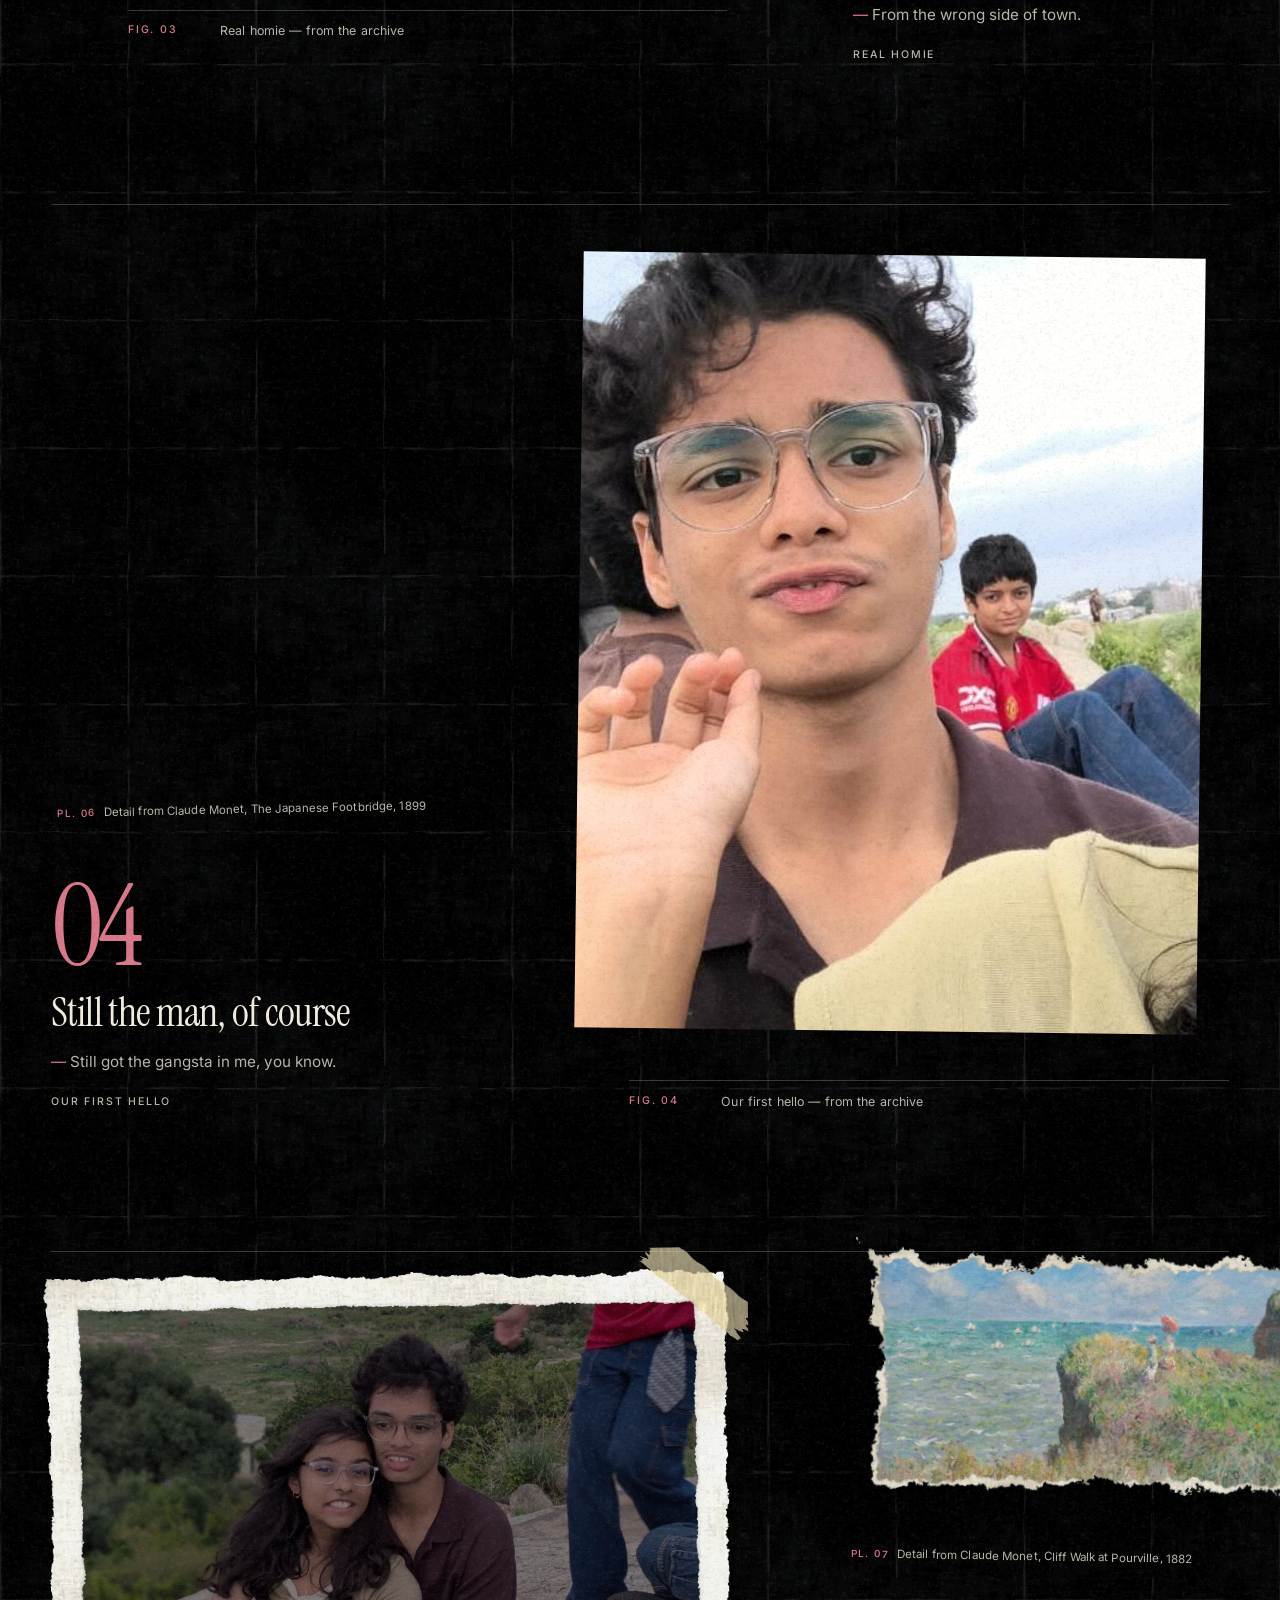
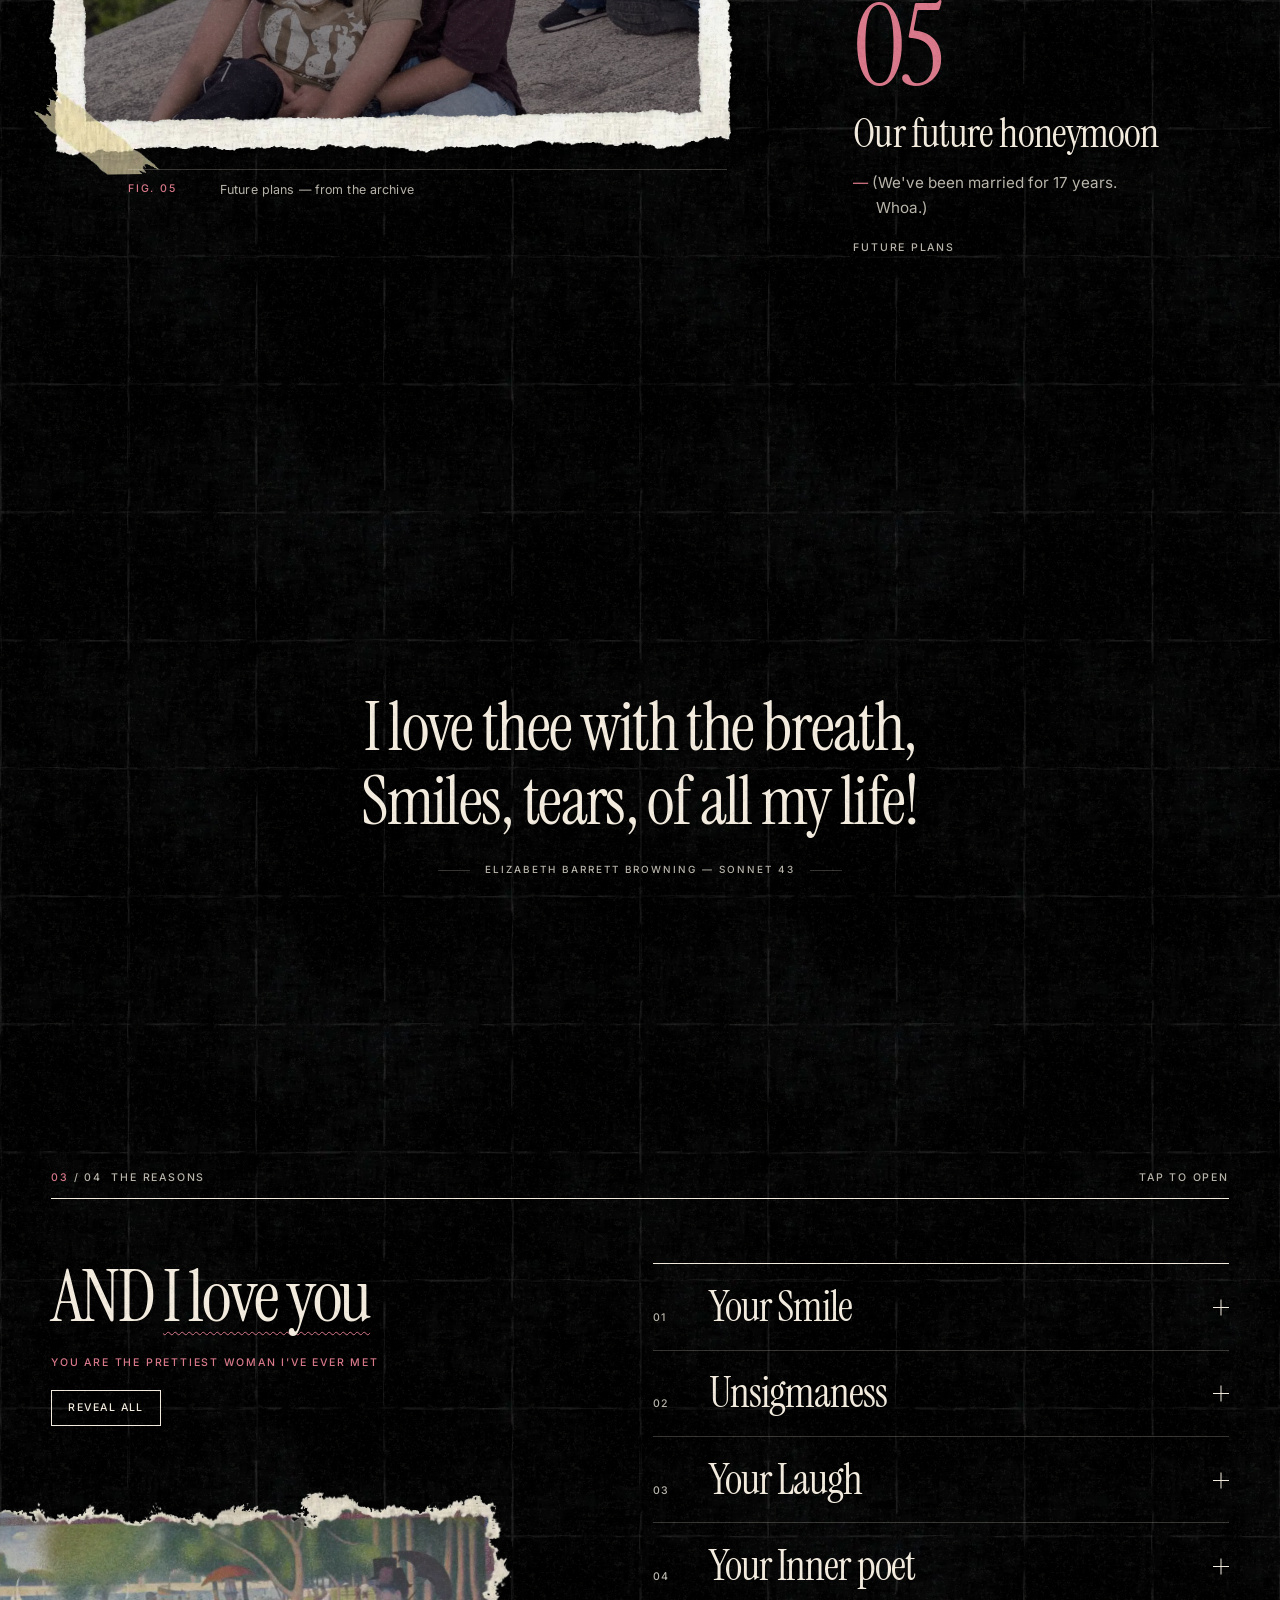
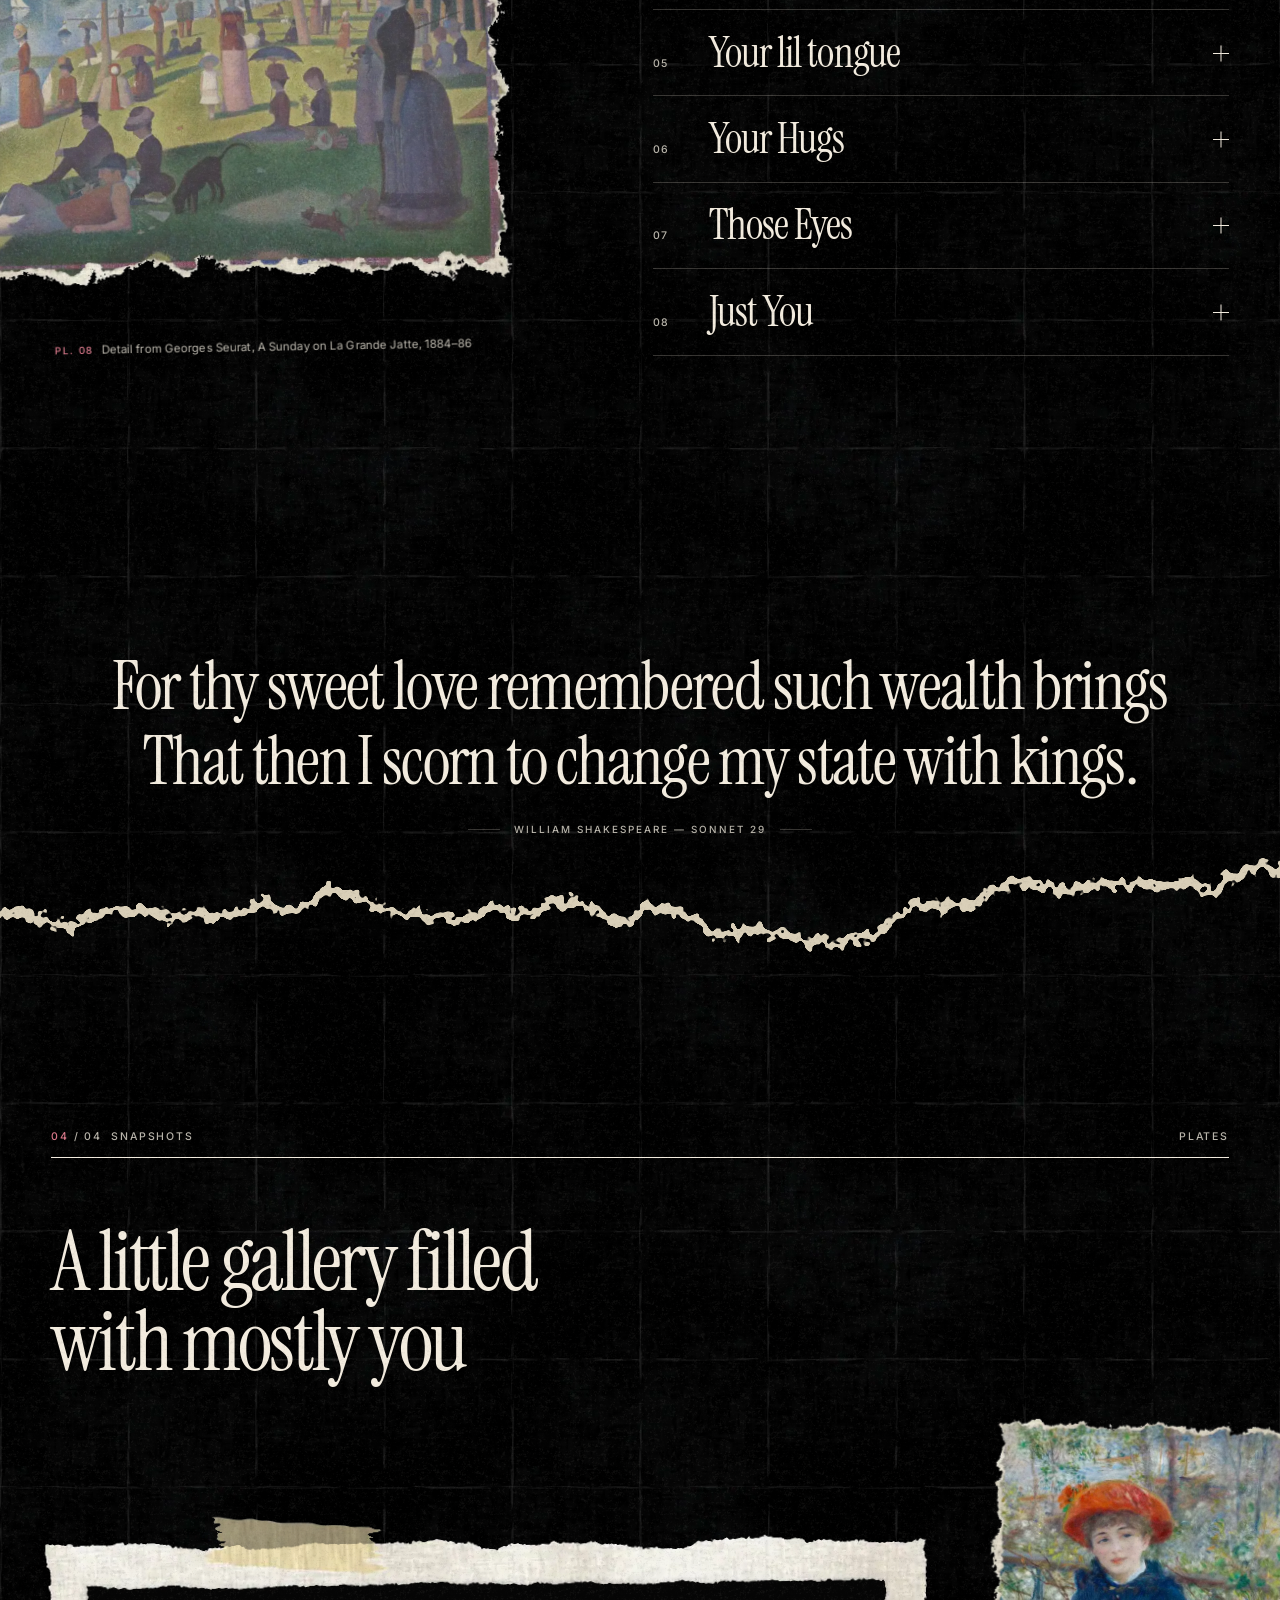
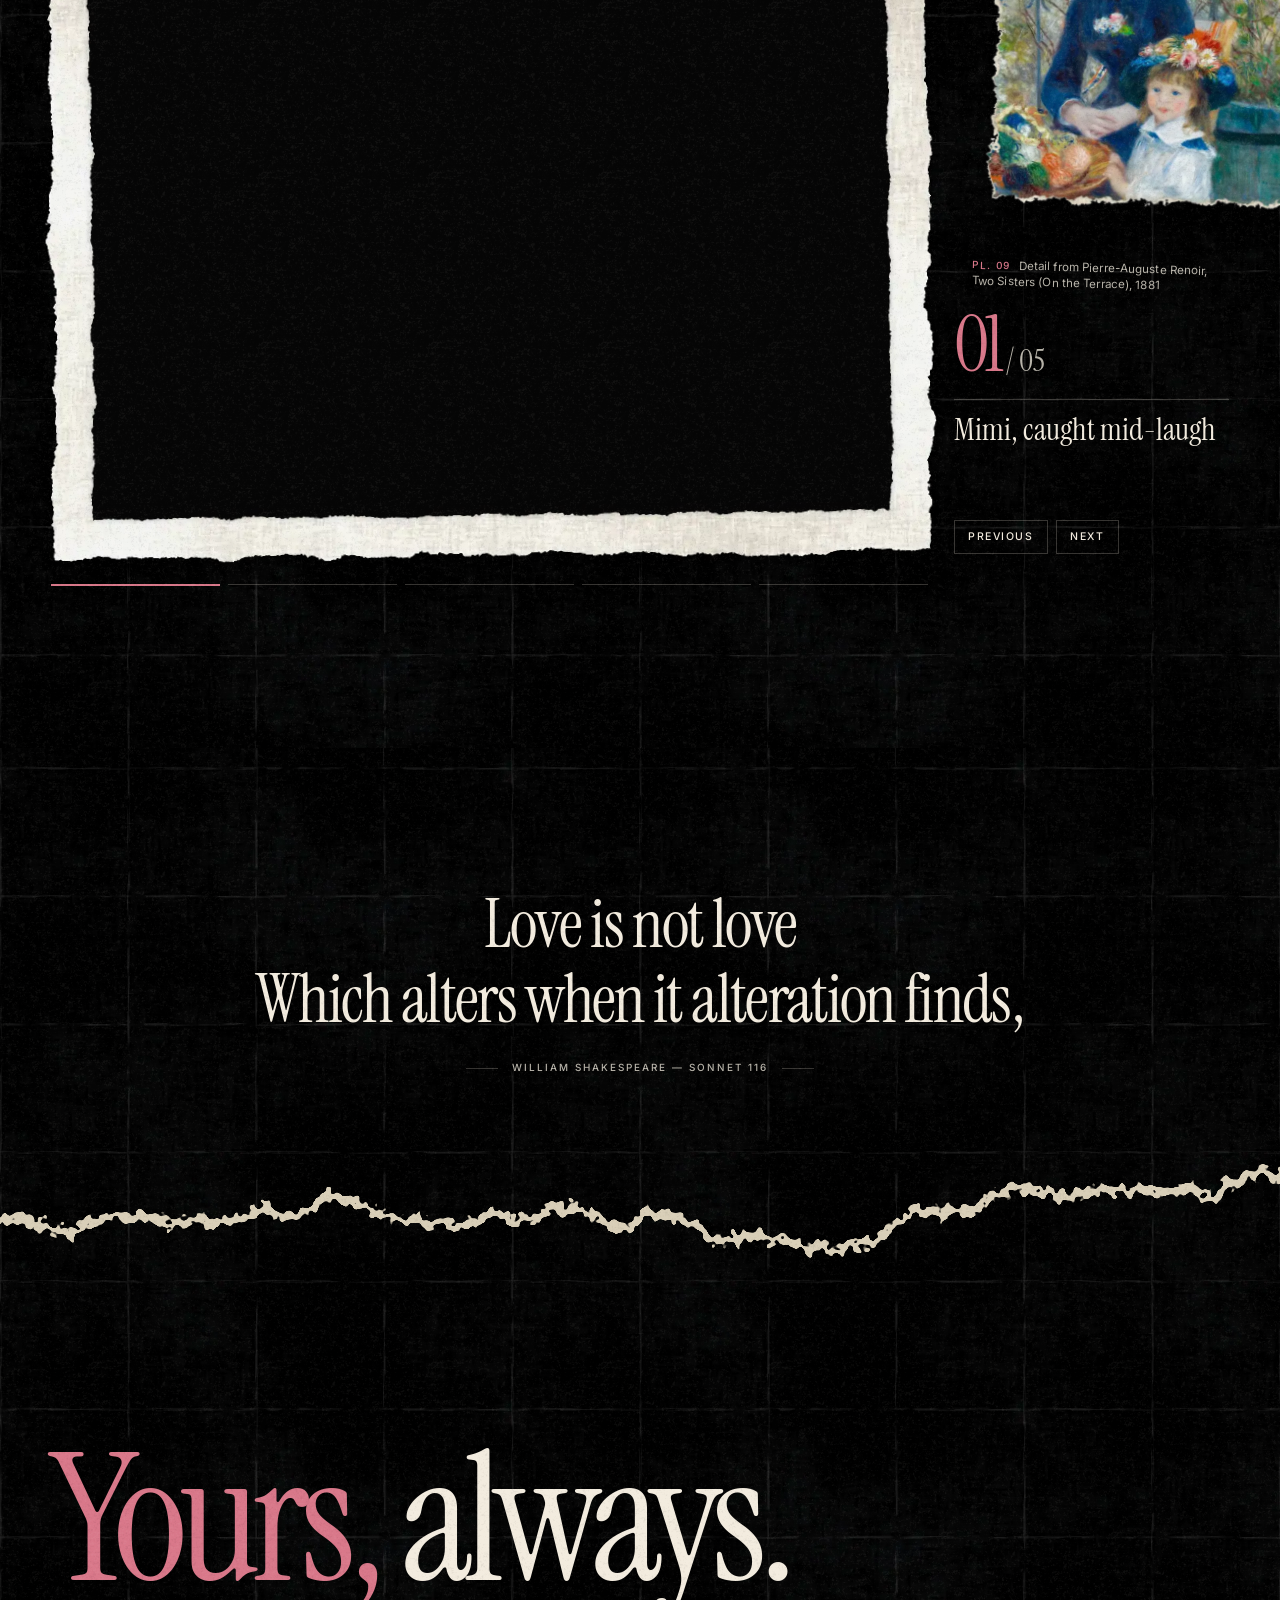
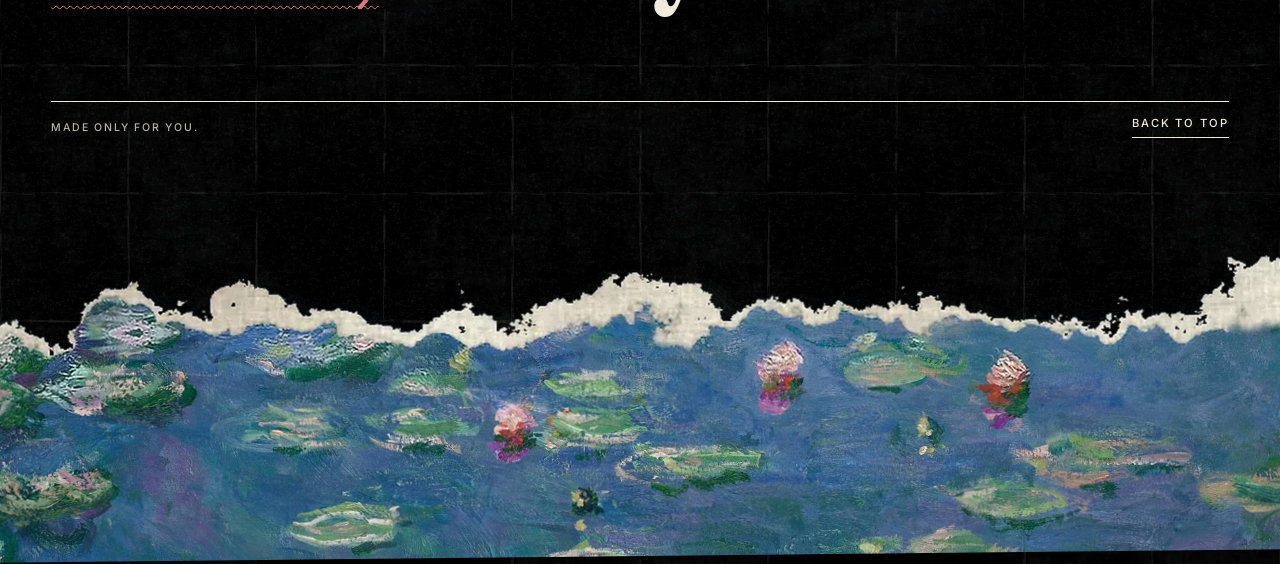
==== commit d66325fa: "Use cinematic tear transition and Jerry arrival" ====
--- a/home.html
+++ b/home.html
@@ -484,13 +484,6 @@
   @media (max-width:430px){ .mast .controls .music-ctl .turntable{ width:3rem; height:1.9rem; } }
 </style>
 <style id="jellyfish-arrival-style">
-  /* page turn (arrival): the torn paper that covered the question page lifts away to reveal the story */
-  html::before{ content:''; position:fixed; left:0; top:0; width:100%; height:114vh; z-index:300; pointer-events:none; visibility:hidden; transform:translateY(100vh);
-    background:linear-gradient(rgba(60,40,20,.16),rgba(60,40,20,0) 7%,rgba(60,40,20,0) 93%,rgba(60,40,20,.16)), url(art/paper-day.webp) 0 0/512px 512px, #efe4d2;
-    clip-path:polygon(0 3.2%,5% 1.4%,10% 4.4%,16% 2%,22% 5%,28% 2.6%,35% 5.6%,41% 1.8%,48% 4.2%,55% 1.2%,62% 4.8%,69% 2.2%,76% 5.4%,83% 1.6%,90% 4%,95% 2.2%,100% 3.4%,100% 96.6%,94% 98.4%,88% 95.4%,81% 98.2%,74% 94.8%,67% 97.8%,60% 95%,52% 98.6%,45% 95.6%,38% 98.2%,31% 94.6%,24% 97.6%,17% 95.2%,11% 98.4%,5% 95.8%,0 97.6%); will-change:transform; }
-  html.jellyfish-arrival::before{ visibility:visible; transform:translateY(-7vh); animation:wipeOut 1.15s cubic-bezier(.6,0,.2,1) .3s forwards; }
-  @keyframes wipeOut{ from{ transform:translateY(-7vh); } to{ transform:translateY(-122vh); visibility:hidden; } }
-  @media (prefers-reduced-motion:reduce){ html.jellyfish-arrival::before{ display:none; } }
   html.jellyfish-arrival body{ animation:arrive 1.2s var(--ease) both; }
   @keyframes arrive{ from{ opacity:0; } to{ opacity:1; } }
   .jellyfish-intro[hidden]{ display:none !important; }
@@ -504,6 +497,12 @@
   .jellyfish-intro__dismiss:hover{ color:var(--burn); }
   @media (max-width:600px){ .jellyfish-intro{ width:min(12rem,calc(100vw - 24px)); padding:.8rem .85rem .7rem; } .jellyfish-intro__copy{ font-size:1.05rem; } }
   @media (prefers-reduced-motion:reduce){ .jellyfish-intro{ transition:none !important; } }
+  #arrivalSky{display:none}
+  html.jellyfish-arrival #arrivalSky{display:block;position:fixed;inset:0;z-index:35;pointer-events:none;background:linear-gradient(rgba(210,154,82,.18),rgba(217,120,138,.08)),#07080c;animation:arrival-fade .55s .12s ease forwards}
+  #arrivalSky div{position:absolute;inset:-4%;background:url('art/hero-starry.webp') center/cover no-repeat;animation:arrival-drift 1.8s linear forwards}
+  html.jellyfish-arrival .hero-band{opacity:0;transform:translateY(90px);animation:arrival-band .7s .3s var(--ease) forwards}
+  @keyframes arrival-fade{to{opacity:0}} @keyframes arrival-drift{to{transform:translateX(-8%)}} @keyframes arrival-band{to{opacity:1;transform:none}}
+  @media (prefers-reduced-motion:reduce){html.jellyfish-arrival #arrivalSky{animation:arrival-fade .4s ease forwards}html.jellyfish-arrival #arrivalSky div{animation:none}html.jellyfish-arrival .hero-band{animation:none;opacity:1;transform:none}}
 </style>
 </head>
 <body>
@@ -511,6 +510,7 @@
 <div id="asciiJellyfish" class="ascii-jellyfish" aria-hidden="true">
   <canvas class="ascii-jellyfish__canvas" width="648" height="616">A 3D ASCII jellyfish.</canvas>
 </div>
+<div id="arrivalSky" aria-hidden="true"><div></div></div>
 <aside id="jellyfishIntro" class="jellyfish-intro" role="status" aria-live="polite" hidden>
   <p class="jellyfish-intro__label">Jerry · Jellyfish</p>
   <p class="jellyfish-intro__copy">Meet Jerry. He dims when he drifts past your words, sometimes backflips, and naps if left alone.</p>
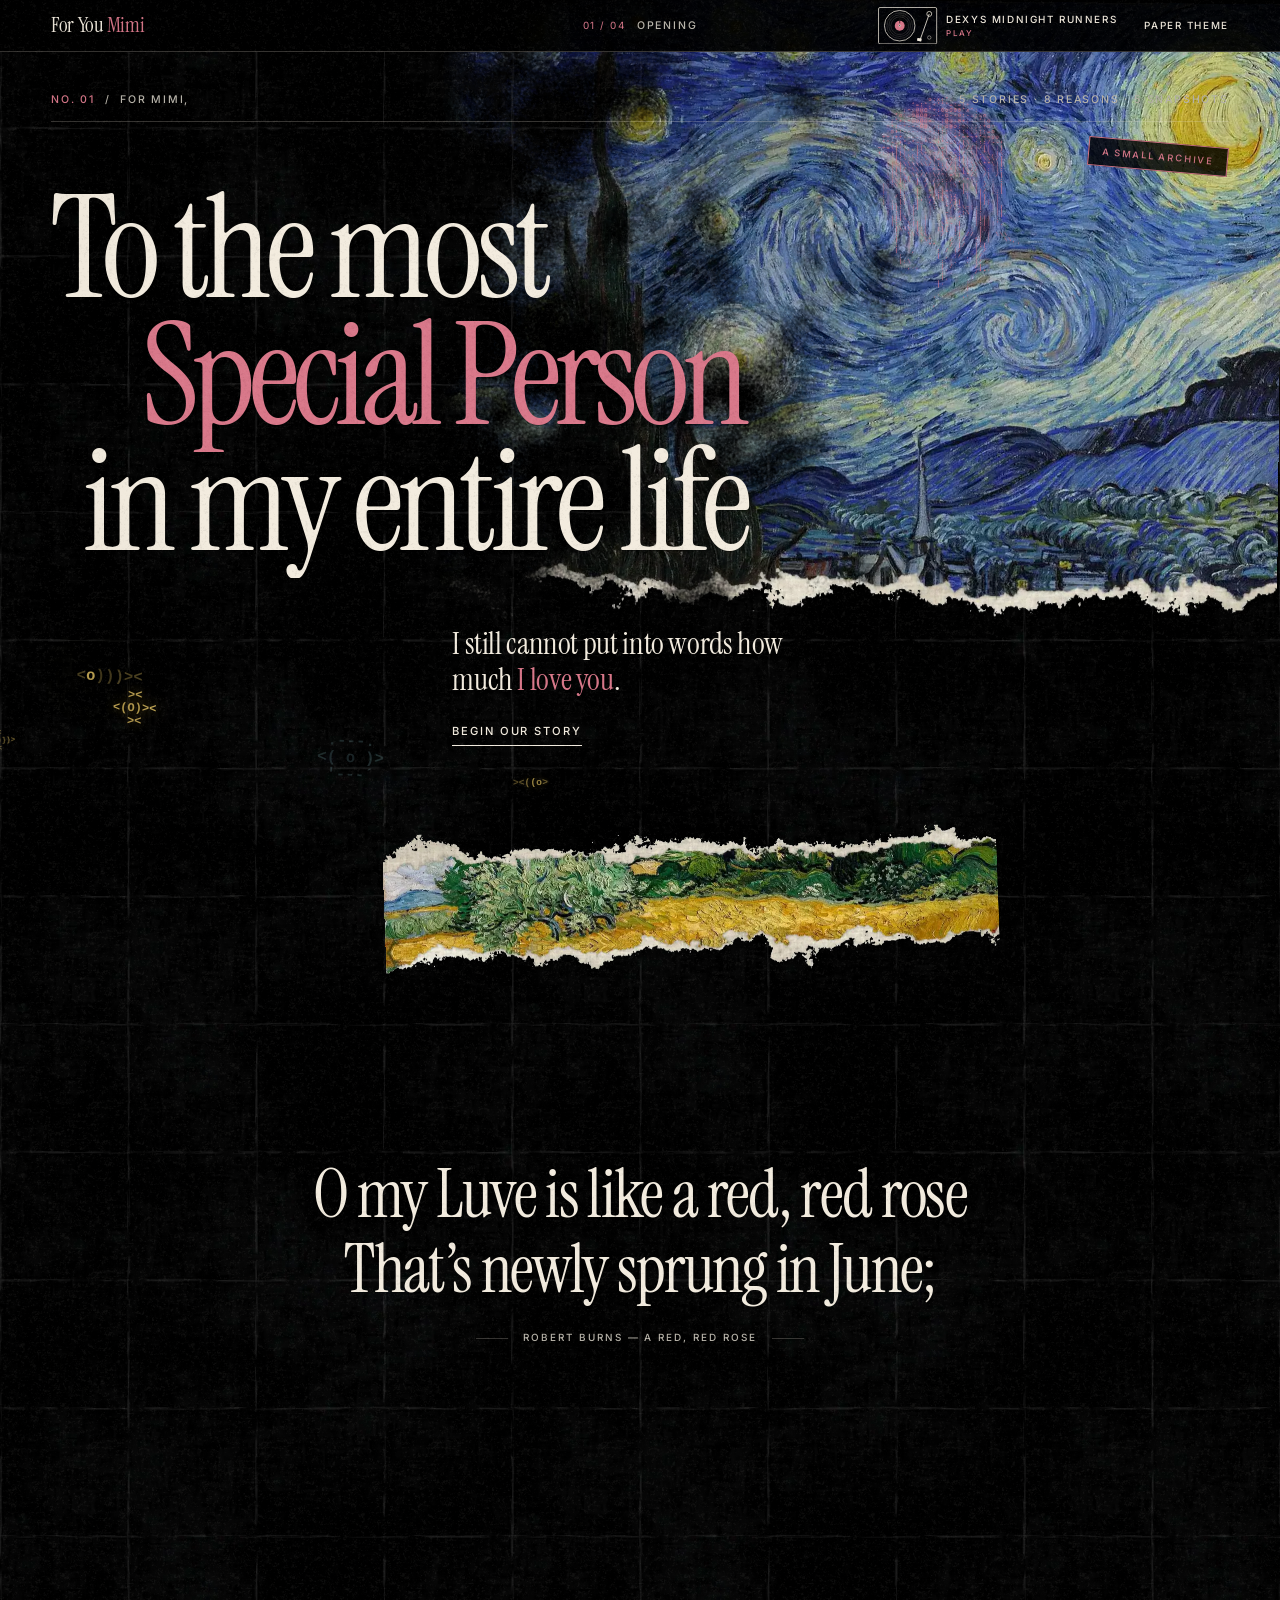
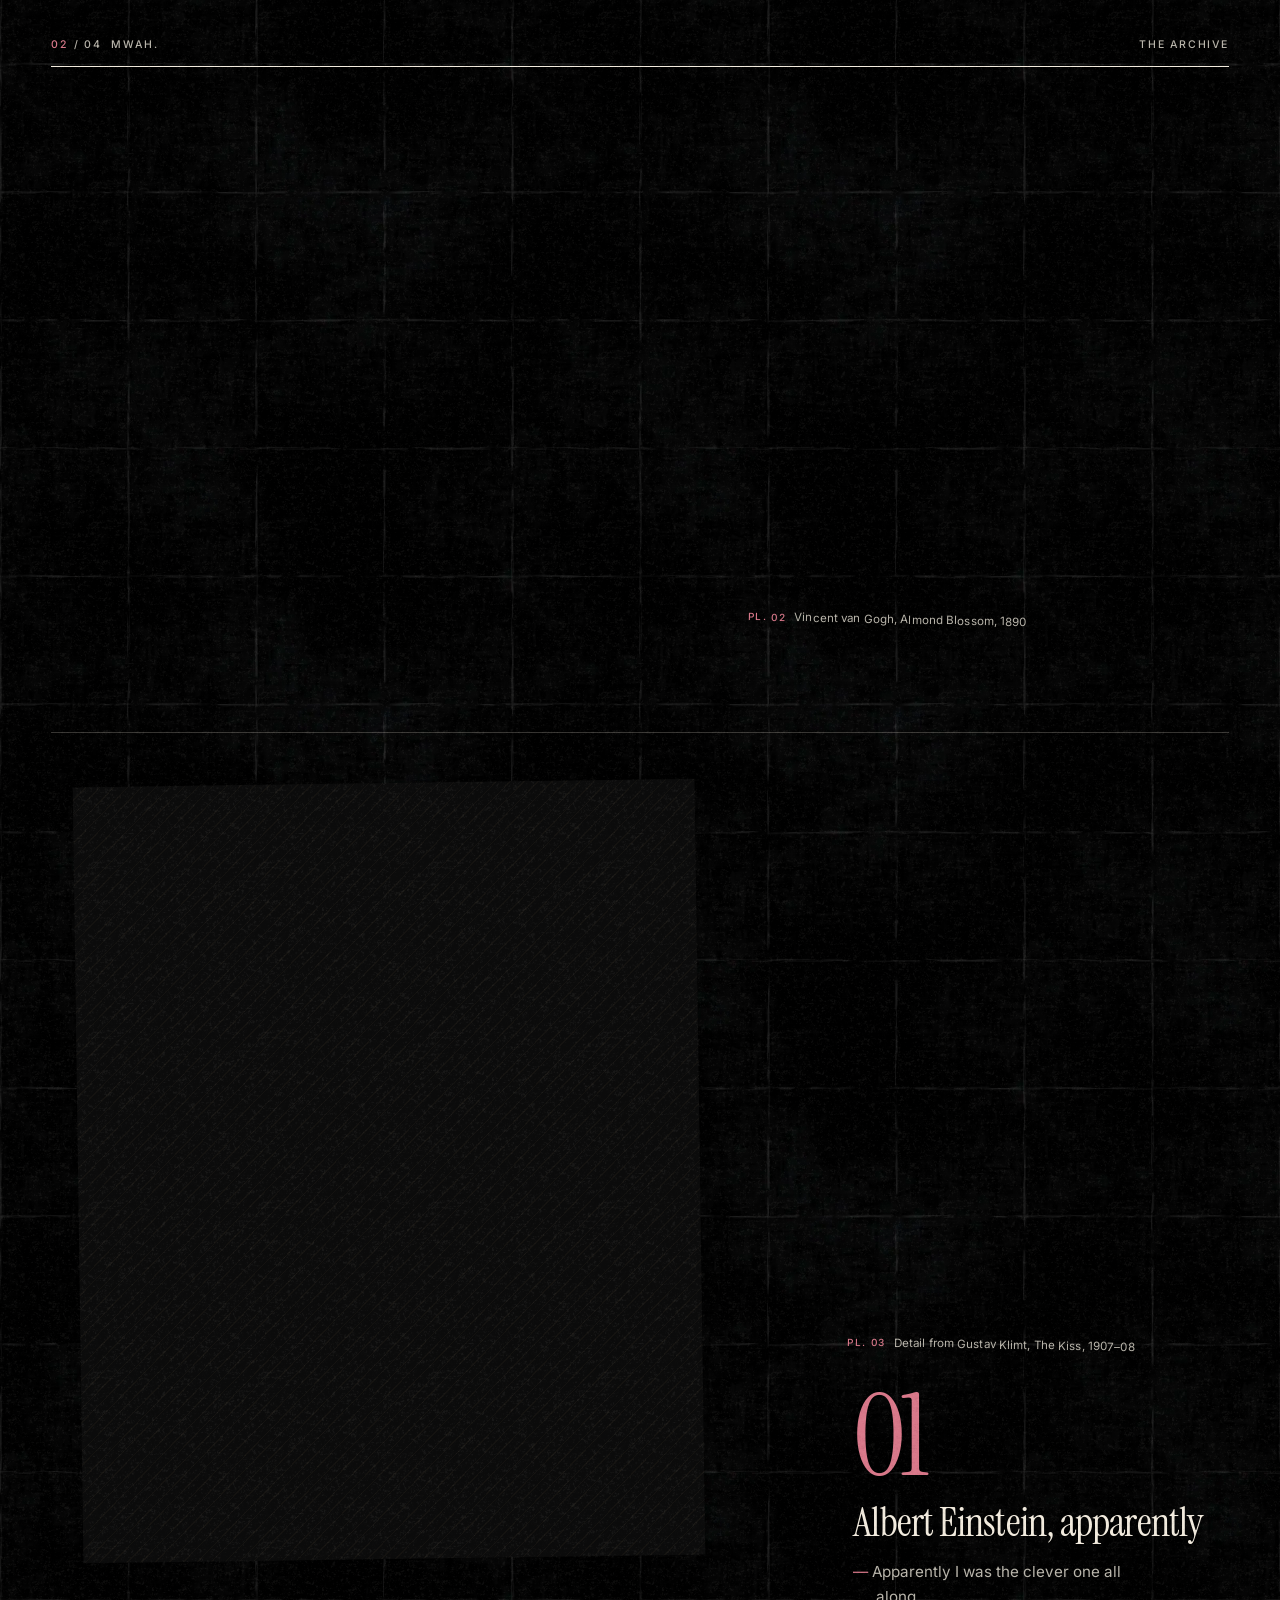
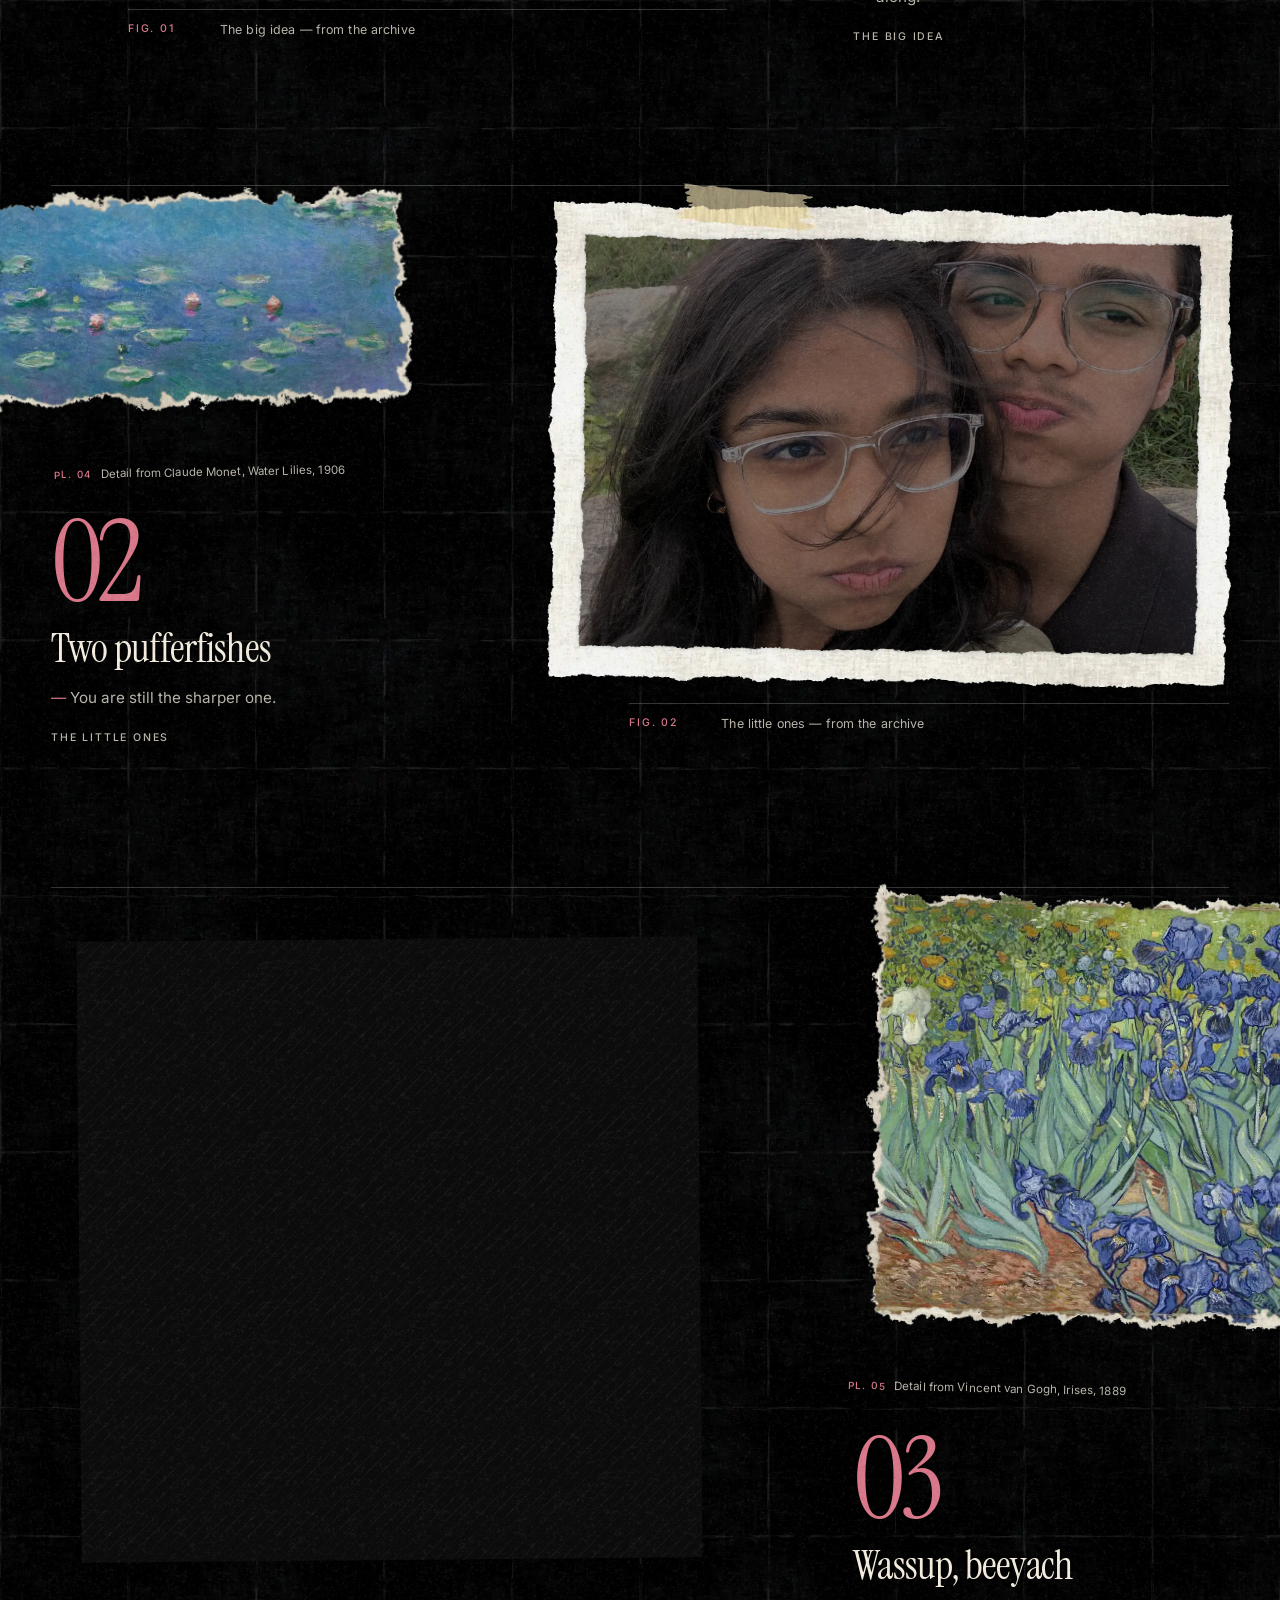
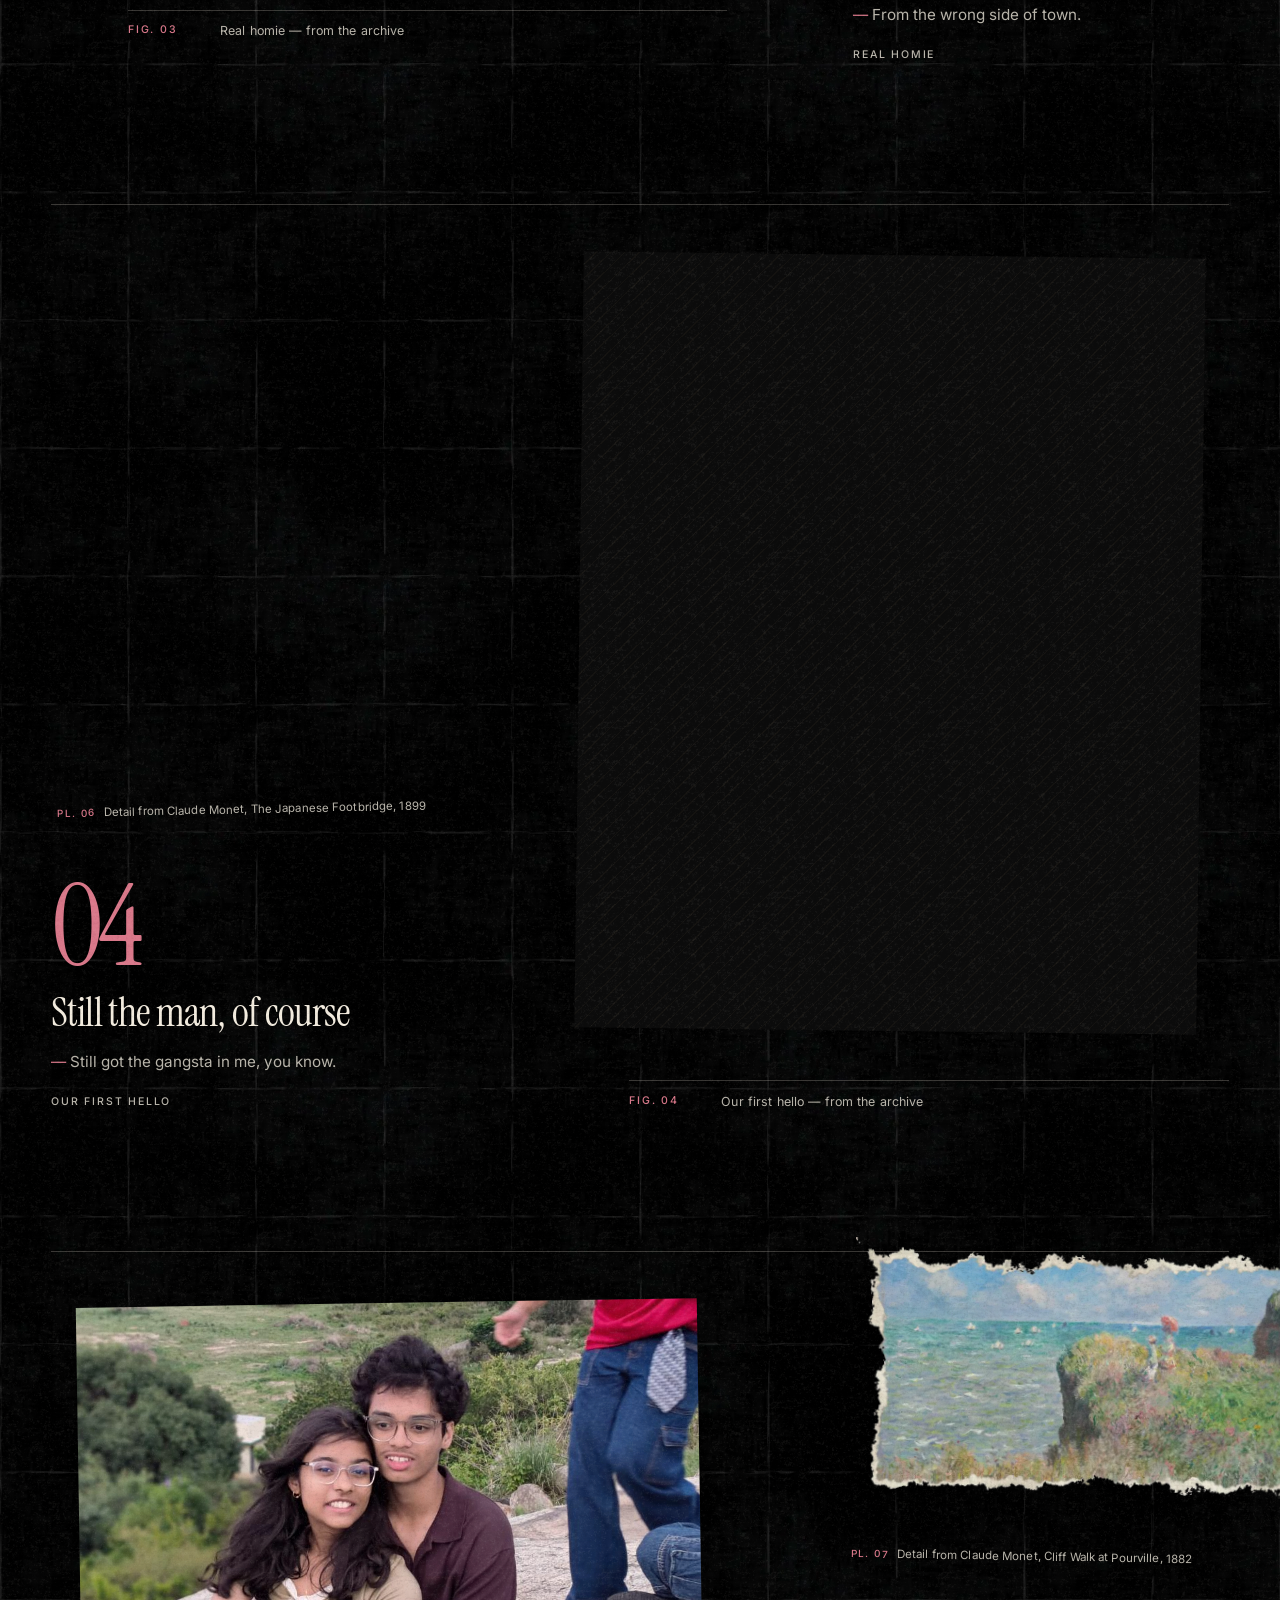
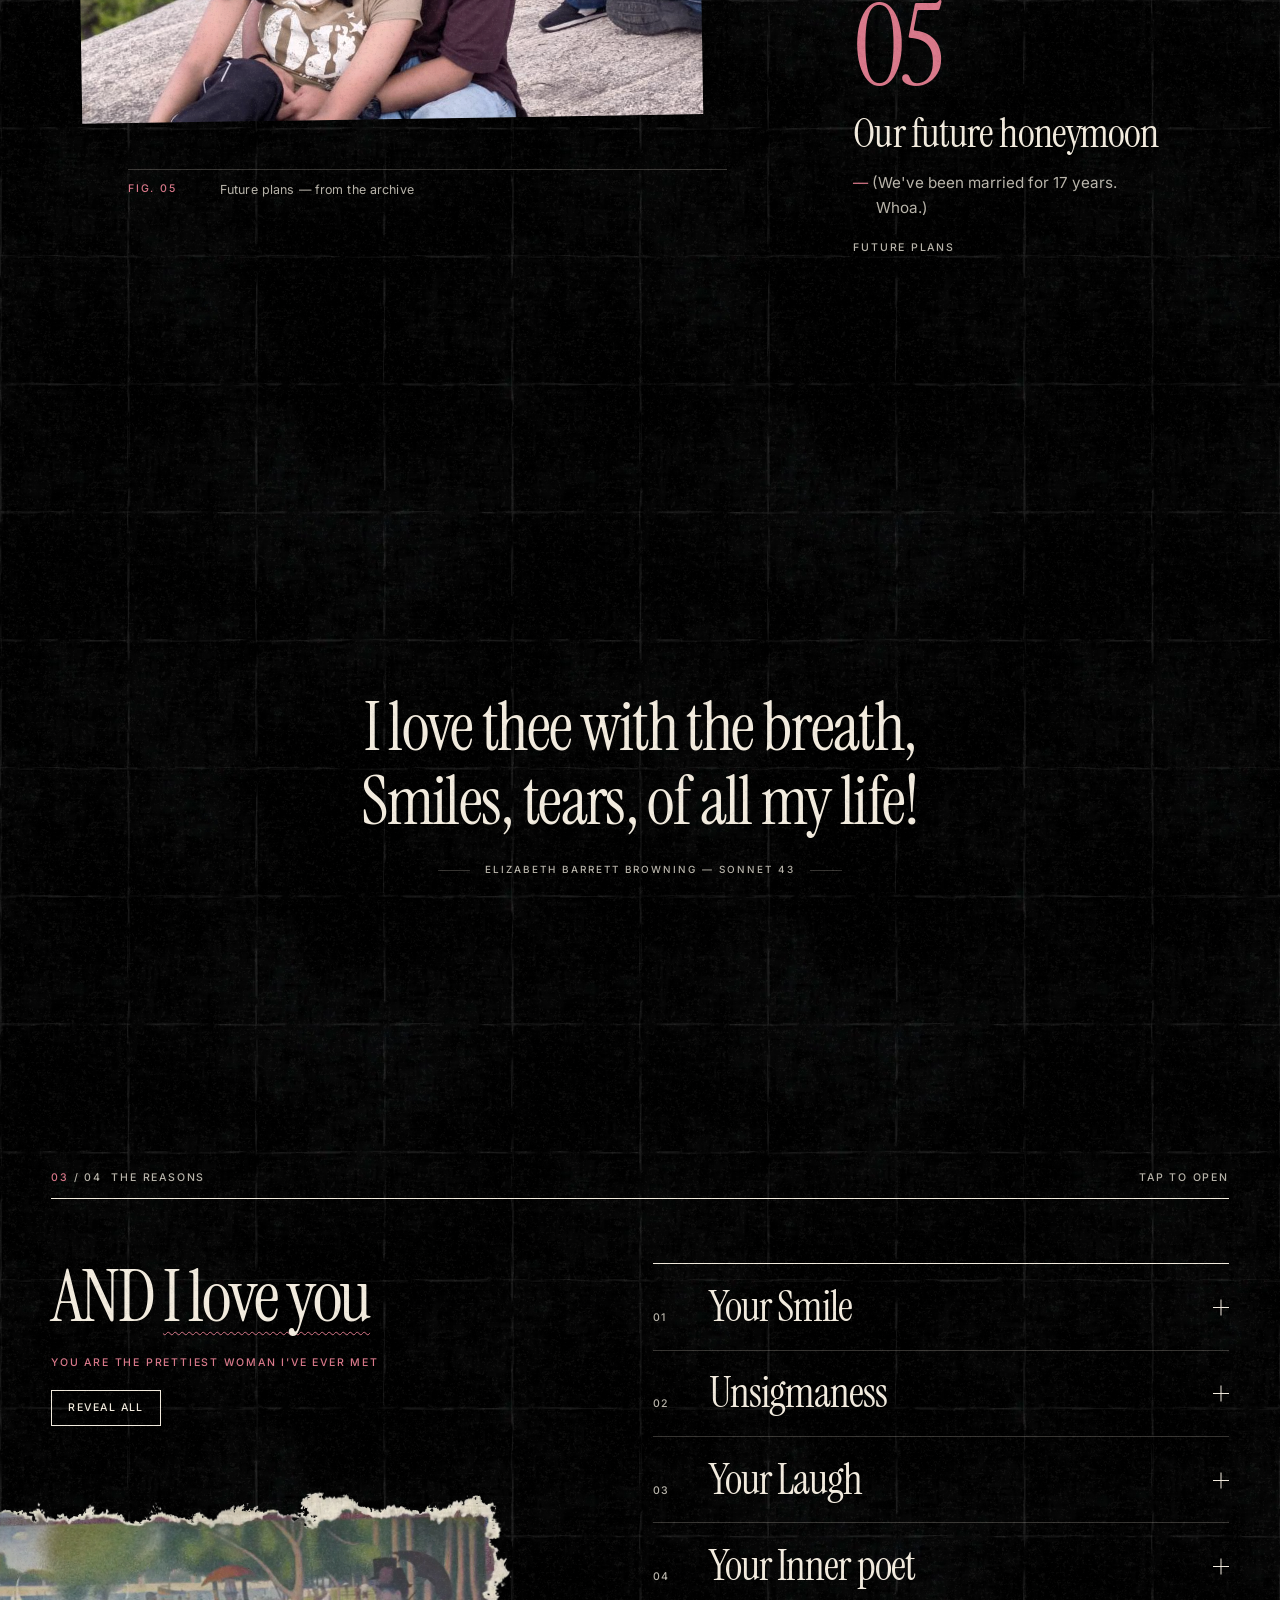
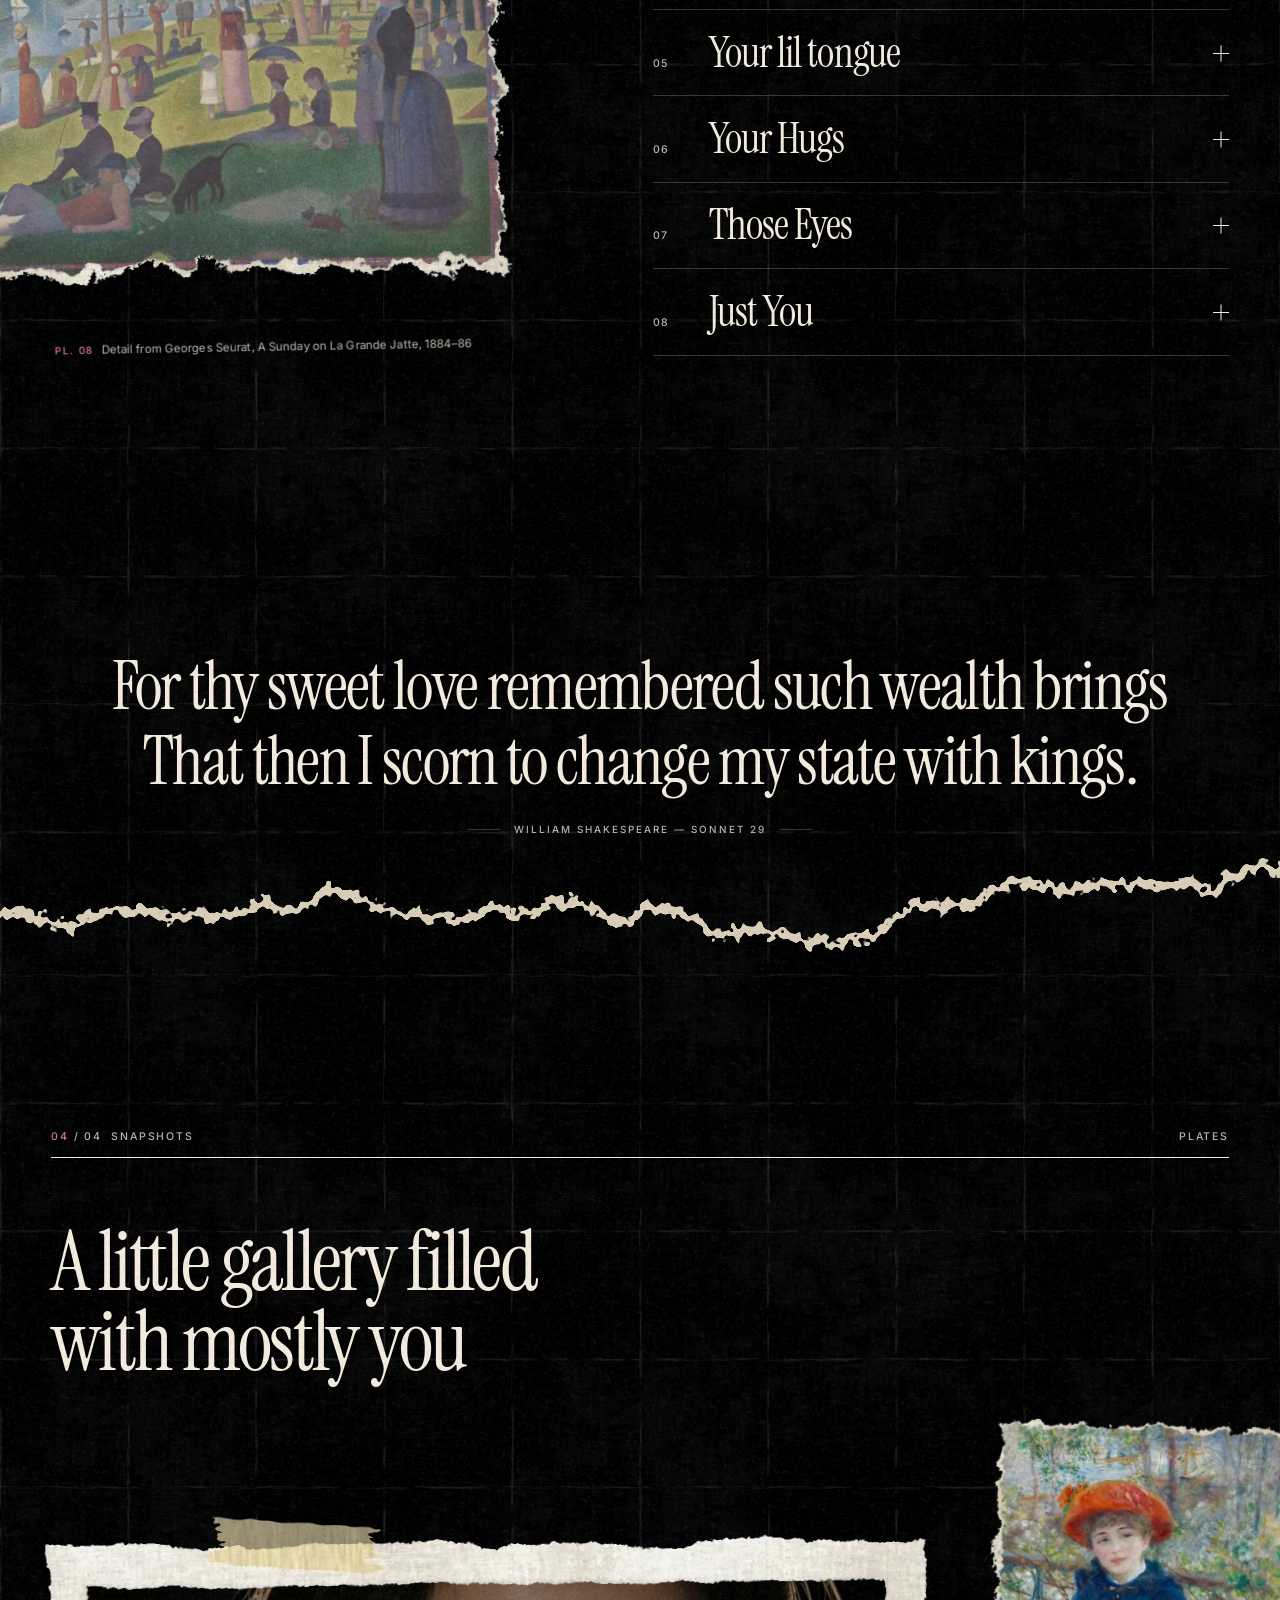
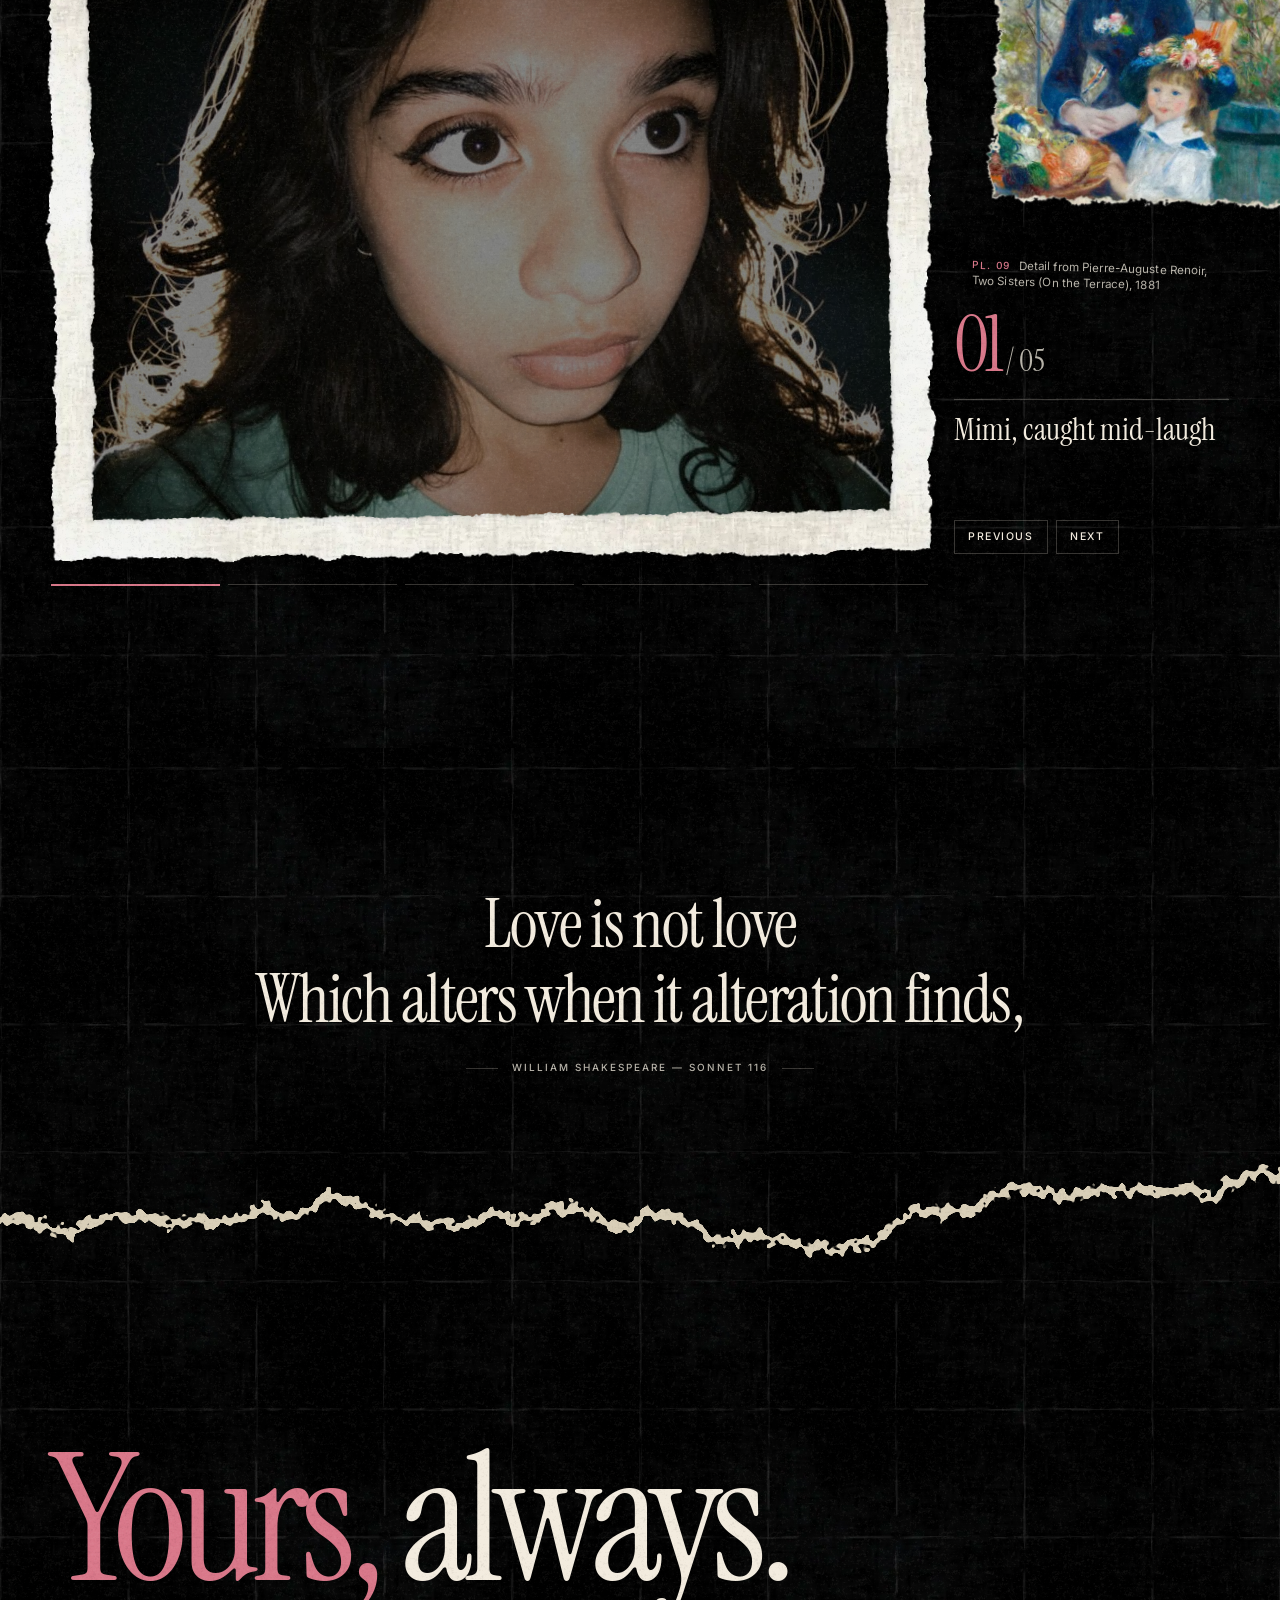
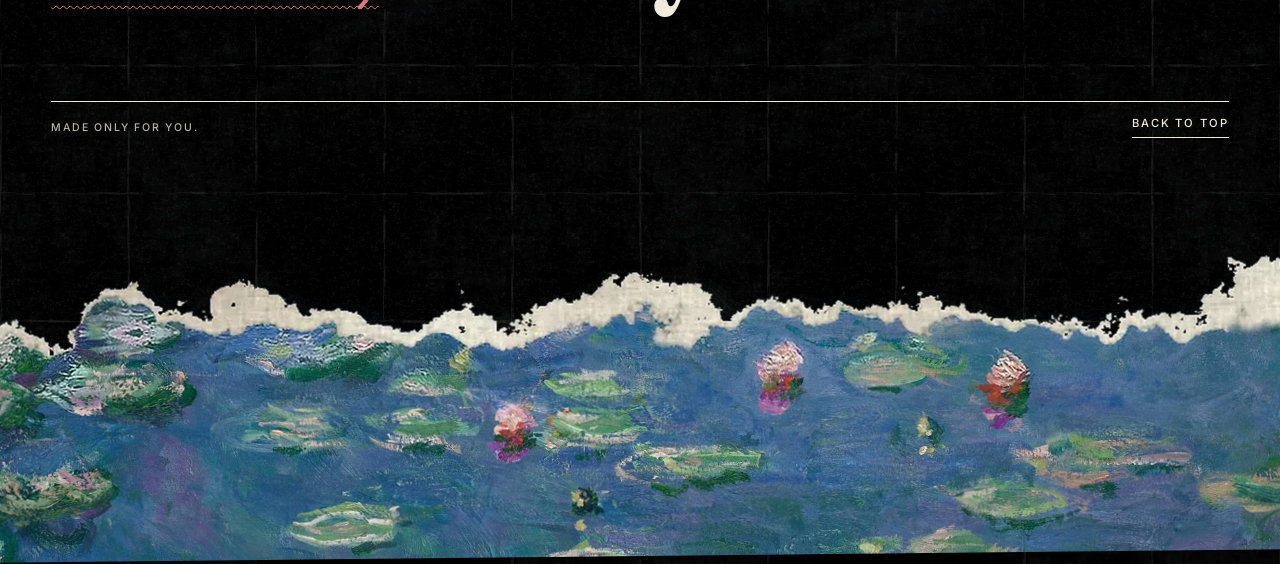
==== commit ff7df377: "Tear transition: halves slide off-screen, sky hands off to the home page without a cut or black dip " ====
--- a/home.html
+++ b/home.html
@@ -484,7 +484,8 @@
   @media (max-width:430px){ .mast .controls .music-ctl .turntable{ width:3rem; height:1.9rem; } }
 </style>
 <style id="jellyfish-arrival-style">
-  html.jellyfish-arrival body{ animation:arrive 1.2s var(--ease) both; }
+  /* no body fade on arrival: #arrivalSky lives inside <body> and must stay fully opaque so the sky from the tear carries straight across */
+  html.jellyfish-arrival body{ animation:none; }
   @keyframes arrive{ from{ opacity:0; } to{ opacity:1; } }
   .jellyfish-intro[hidden]{ display:none !important; }
   .jellyfish-intro{ position:fixed; z-index:55; top:calc(var(--bar) + 1rem); left:12px; width:min(16rem,calc(100vw - 24px)); padding:.95rem 1rem .8rem; color:var(--ink); background:var(--print); border:1px solid var(--burn); box-shadow:7px 7px 0 var(--rule); opacity:0; transform:translate3d(0,10px,0) rotate(-.8deg); transition:opacity .45s var(--ease2),transform .65s var(--ease); pointer-events:none; }
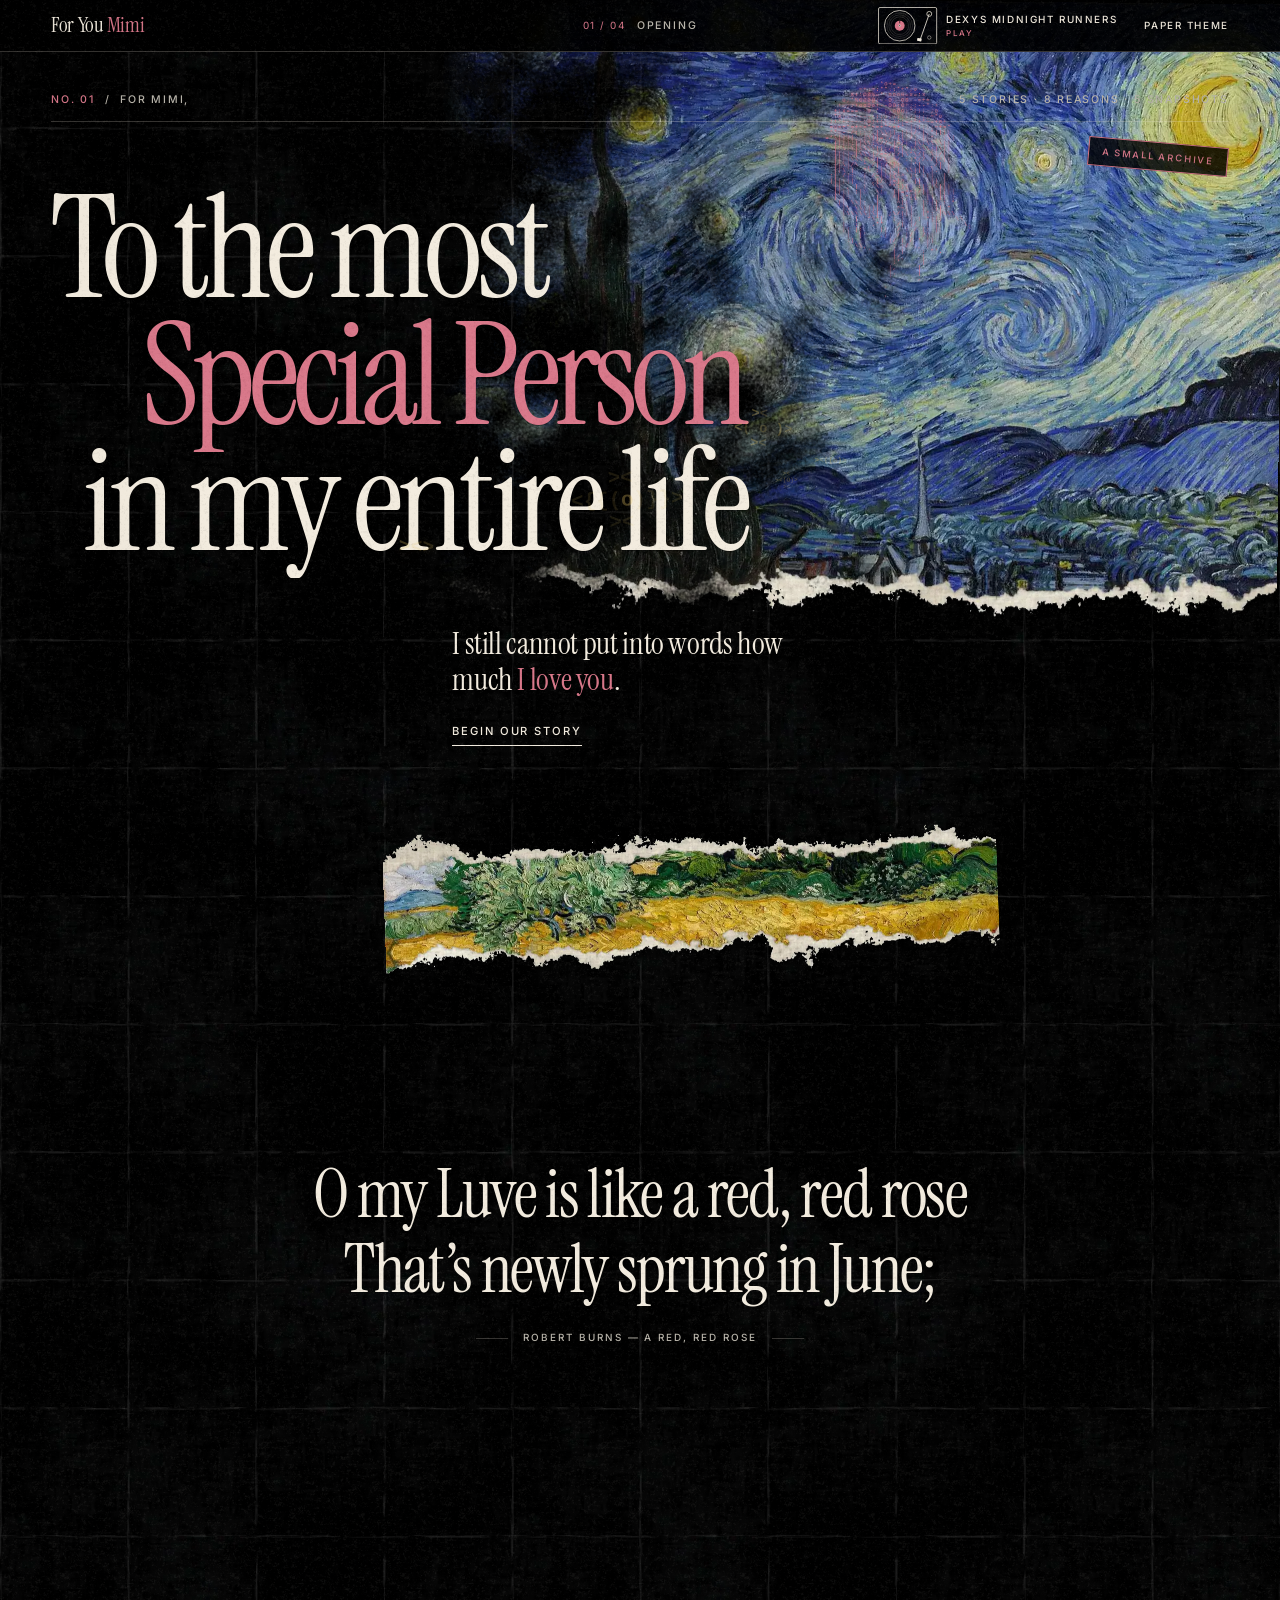
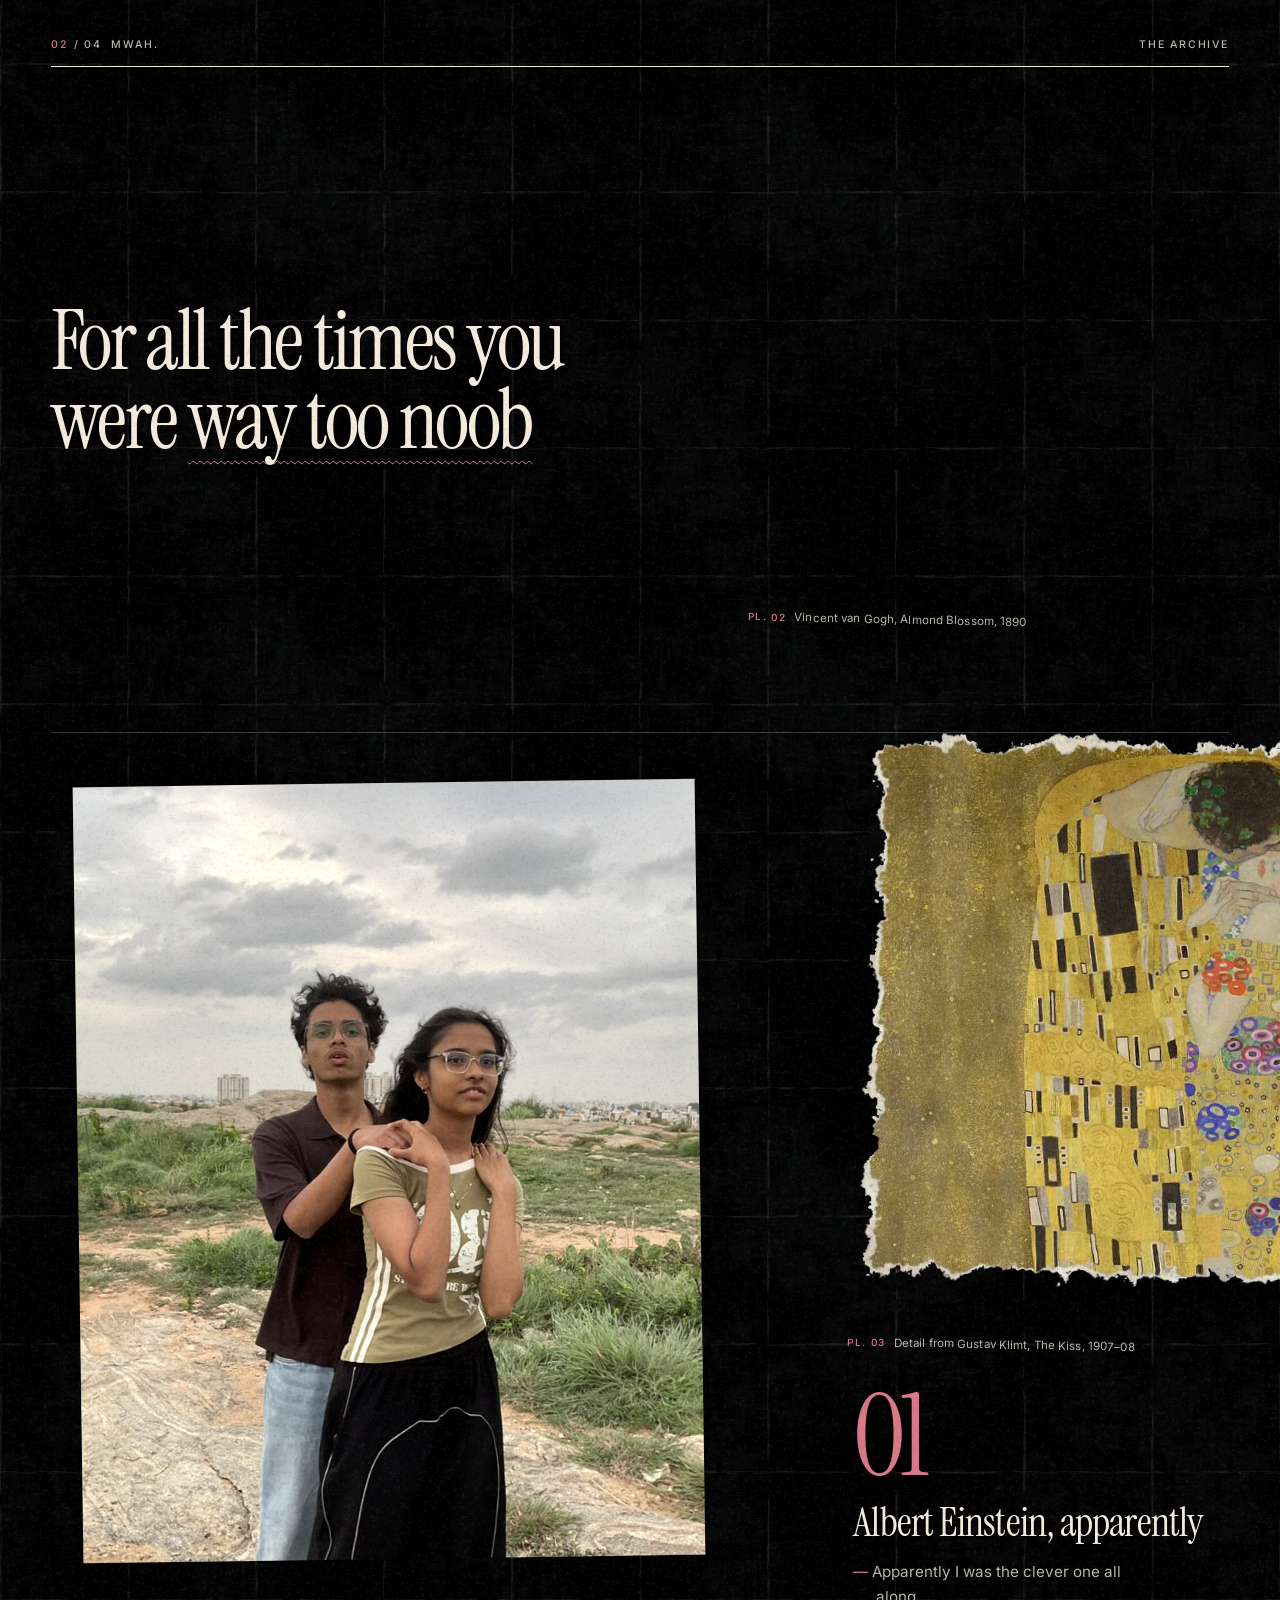
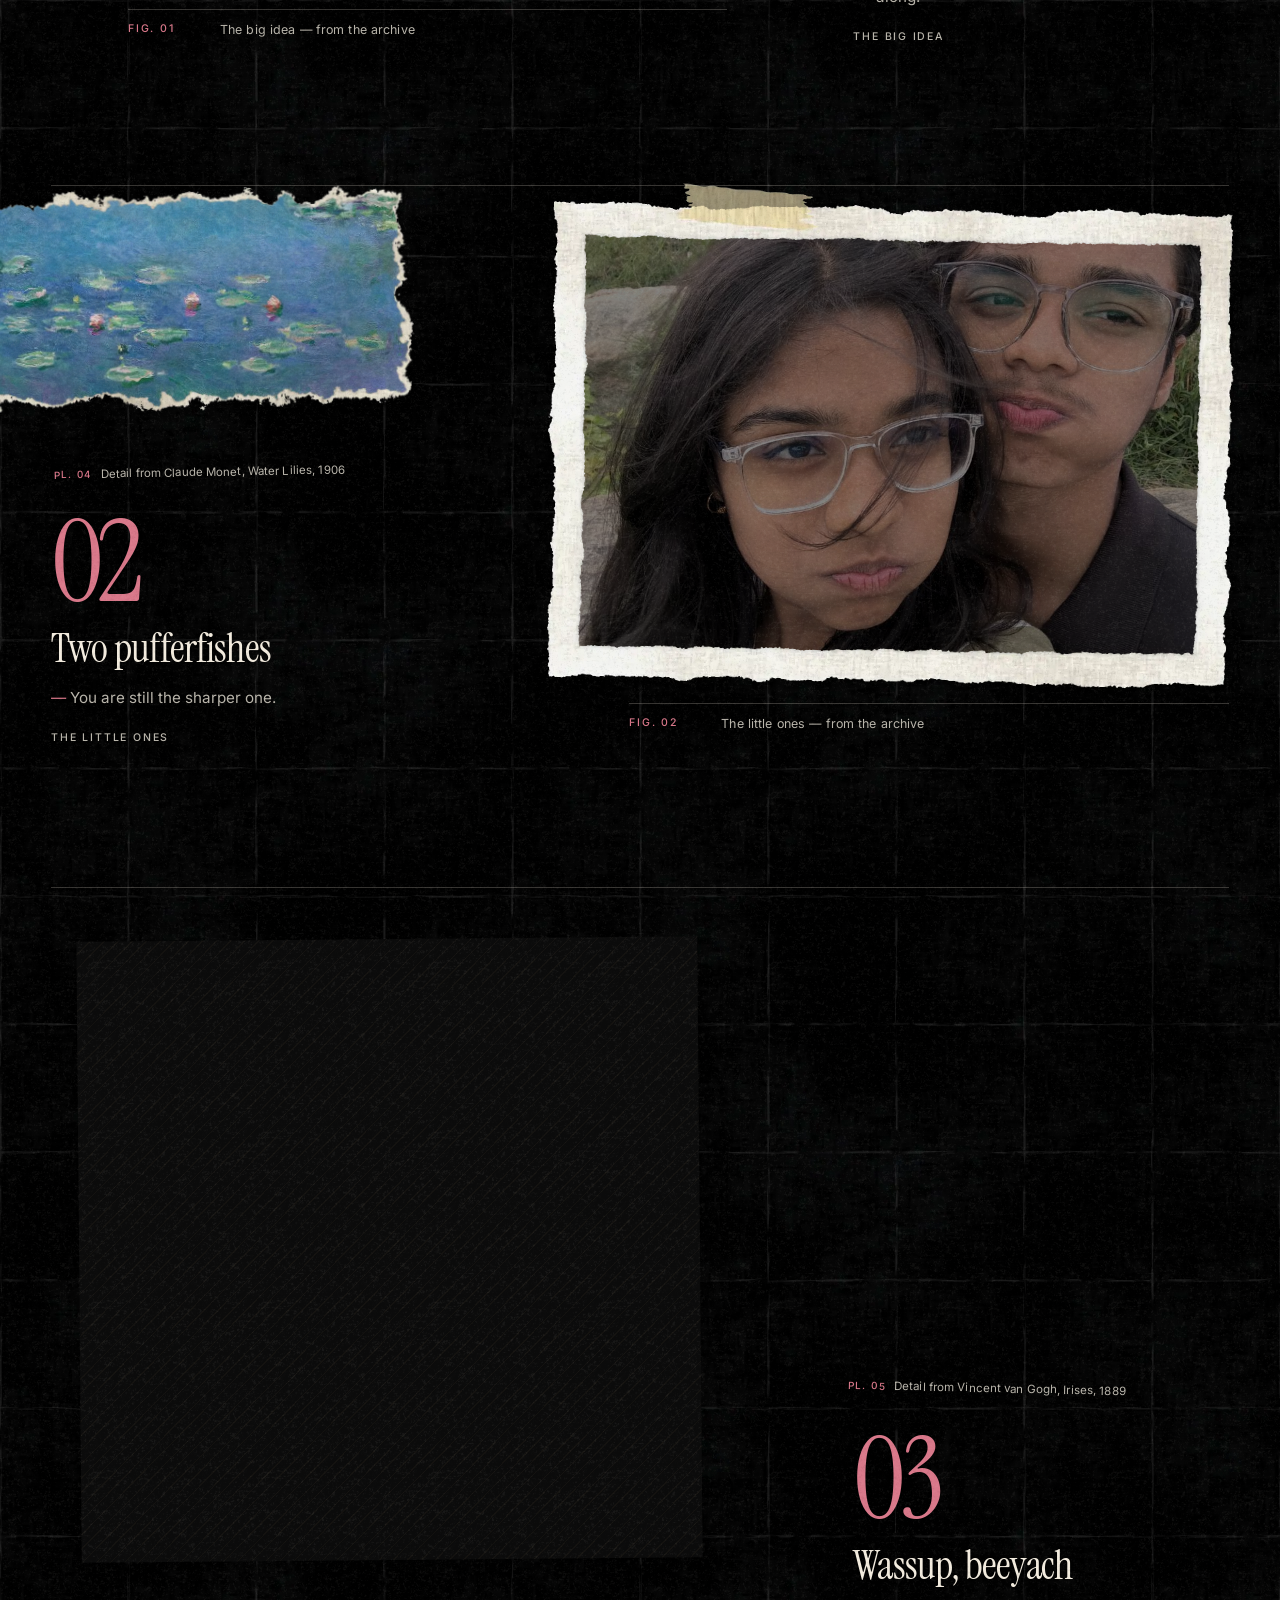
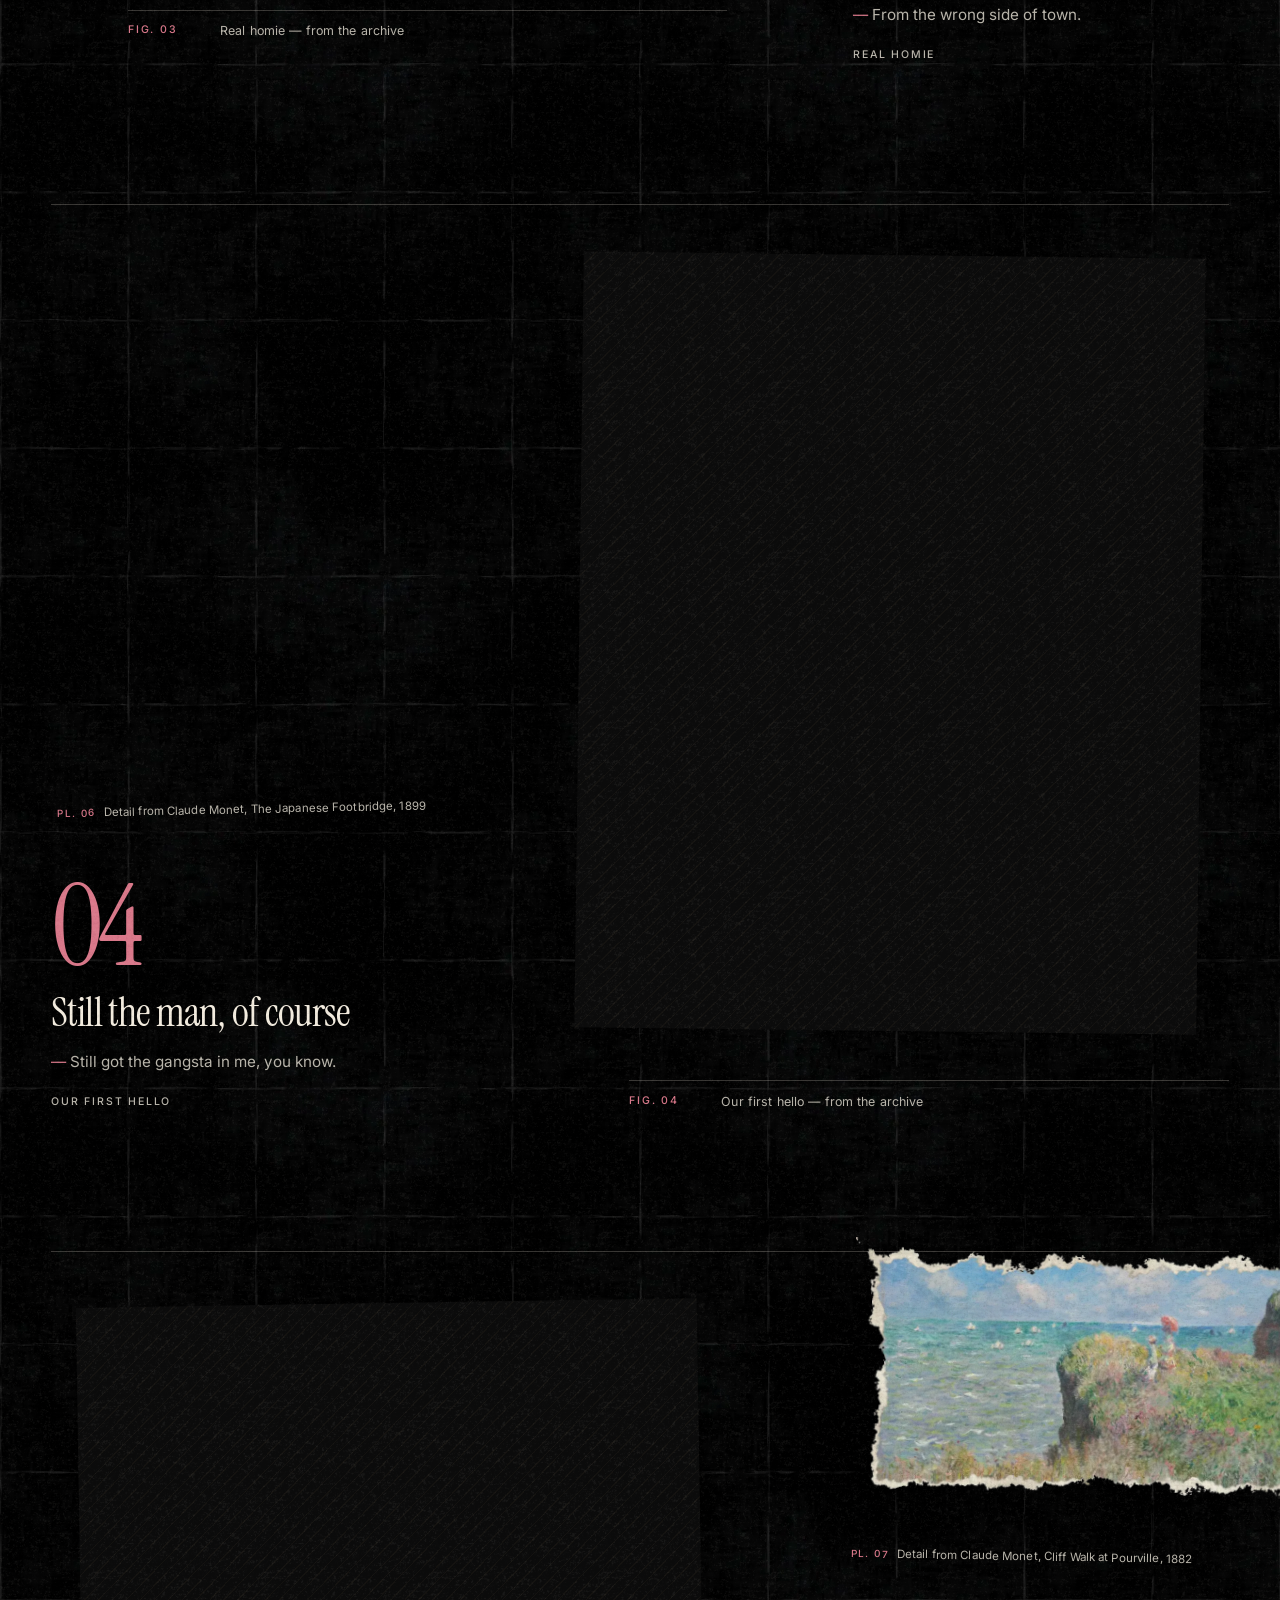
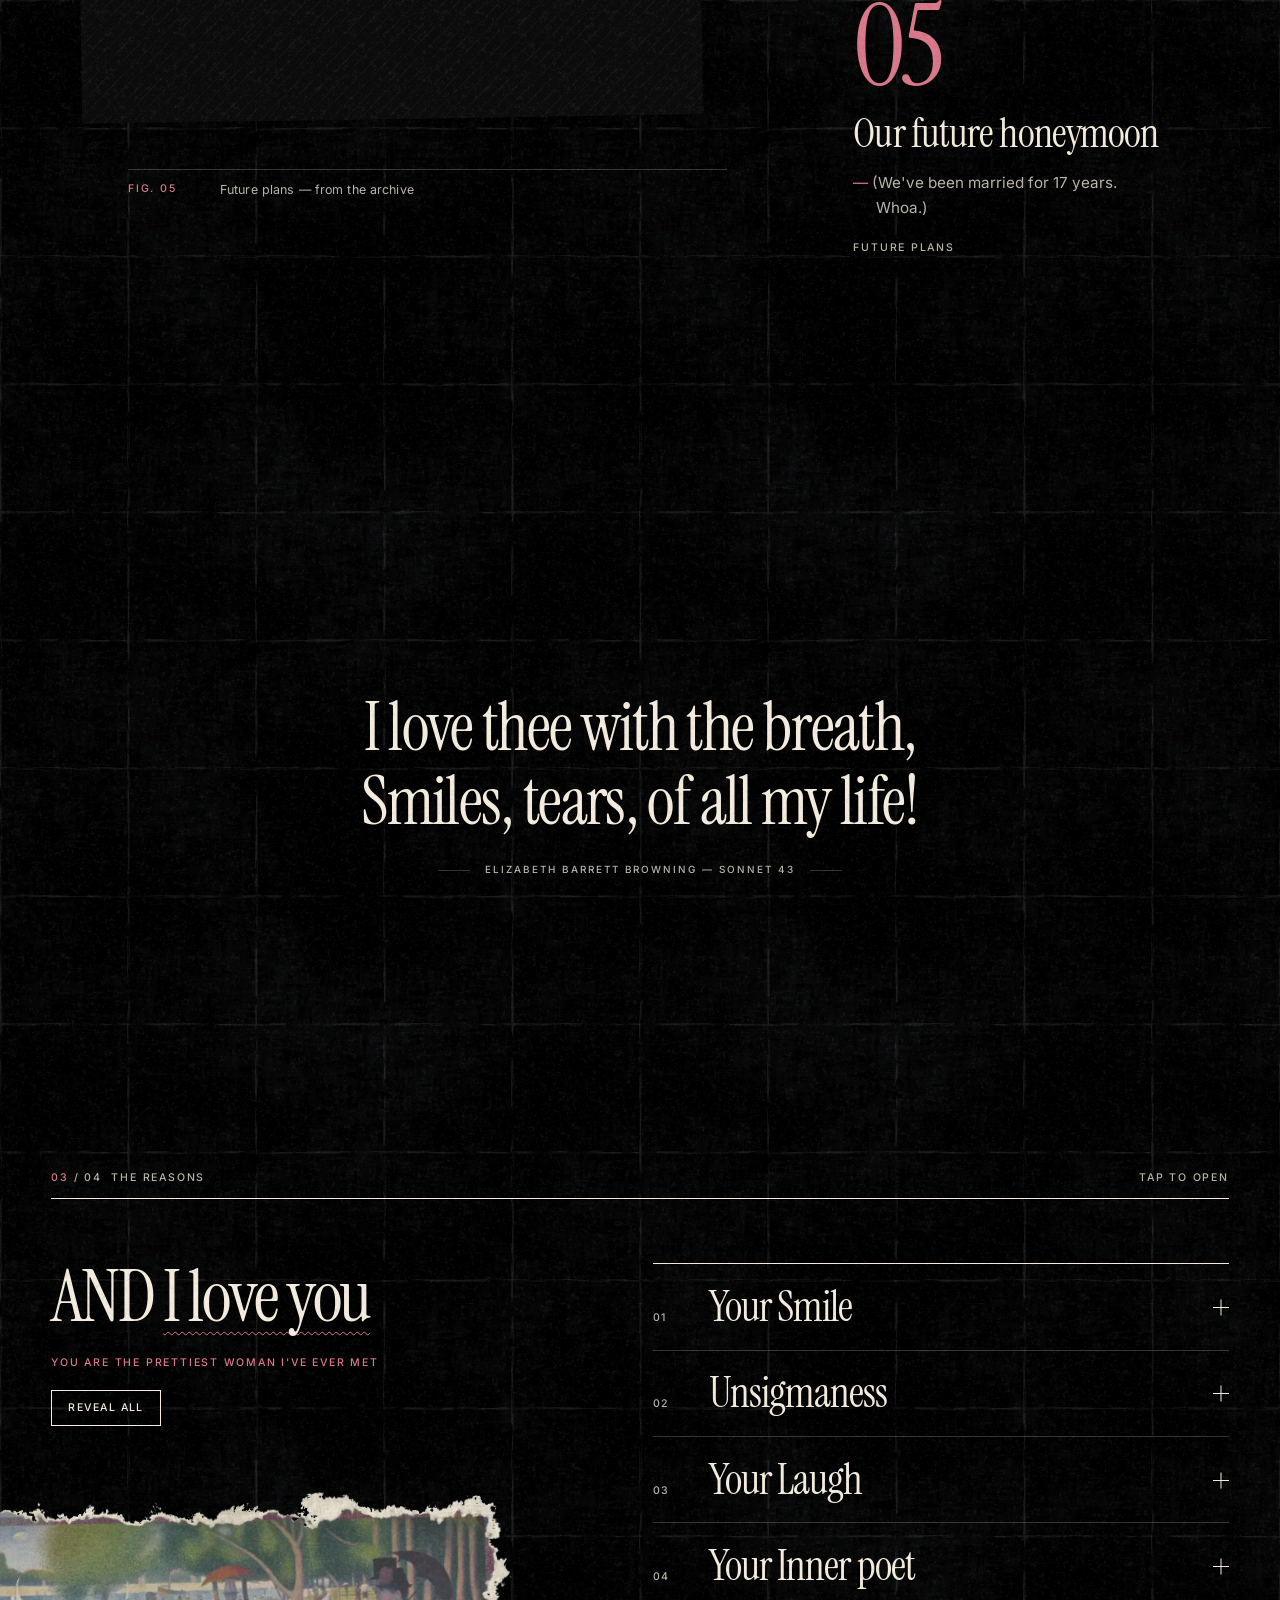
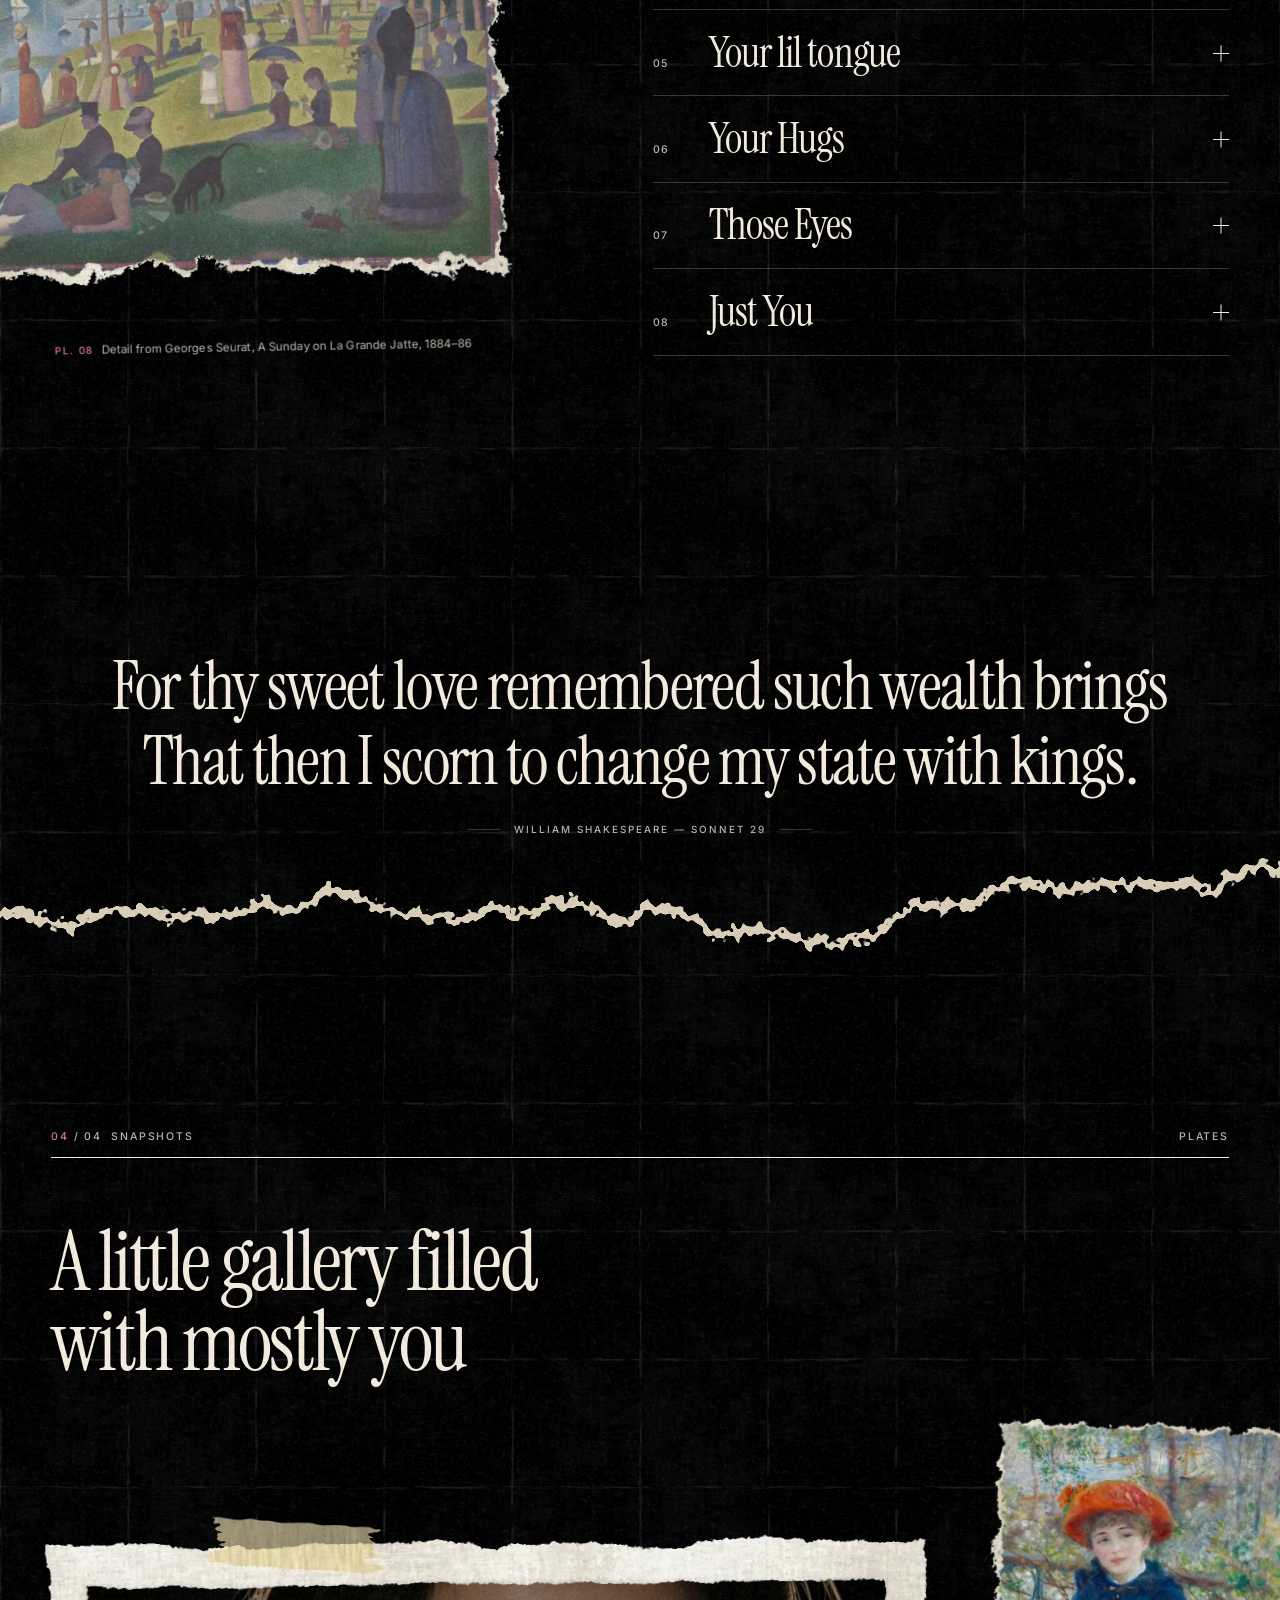
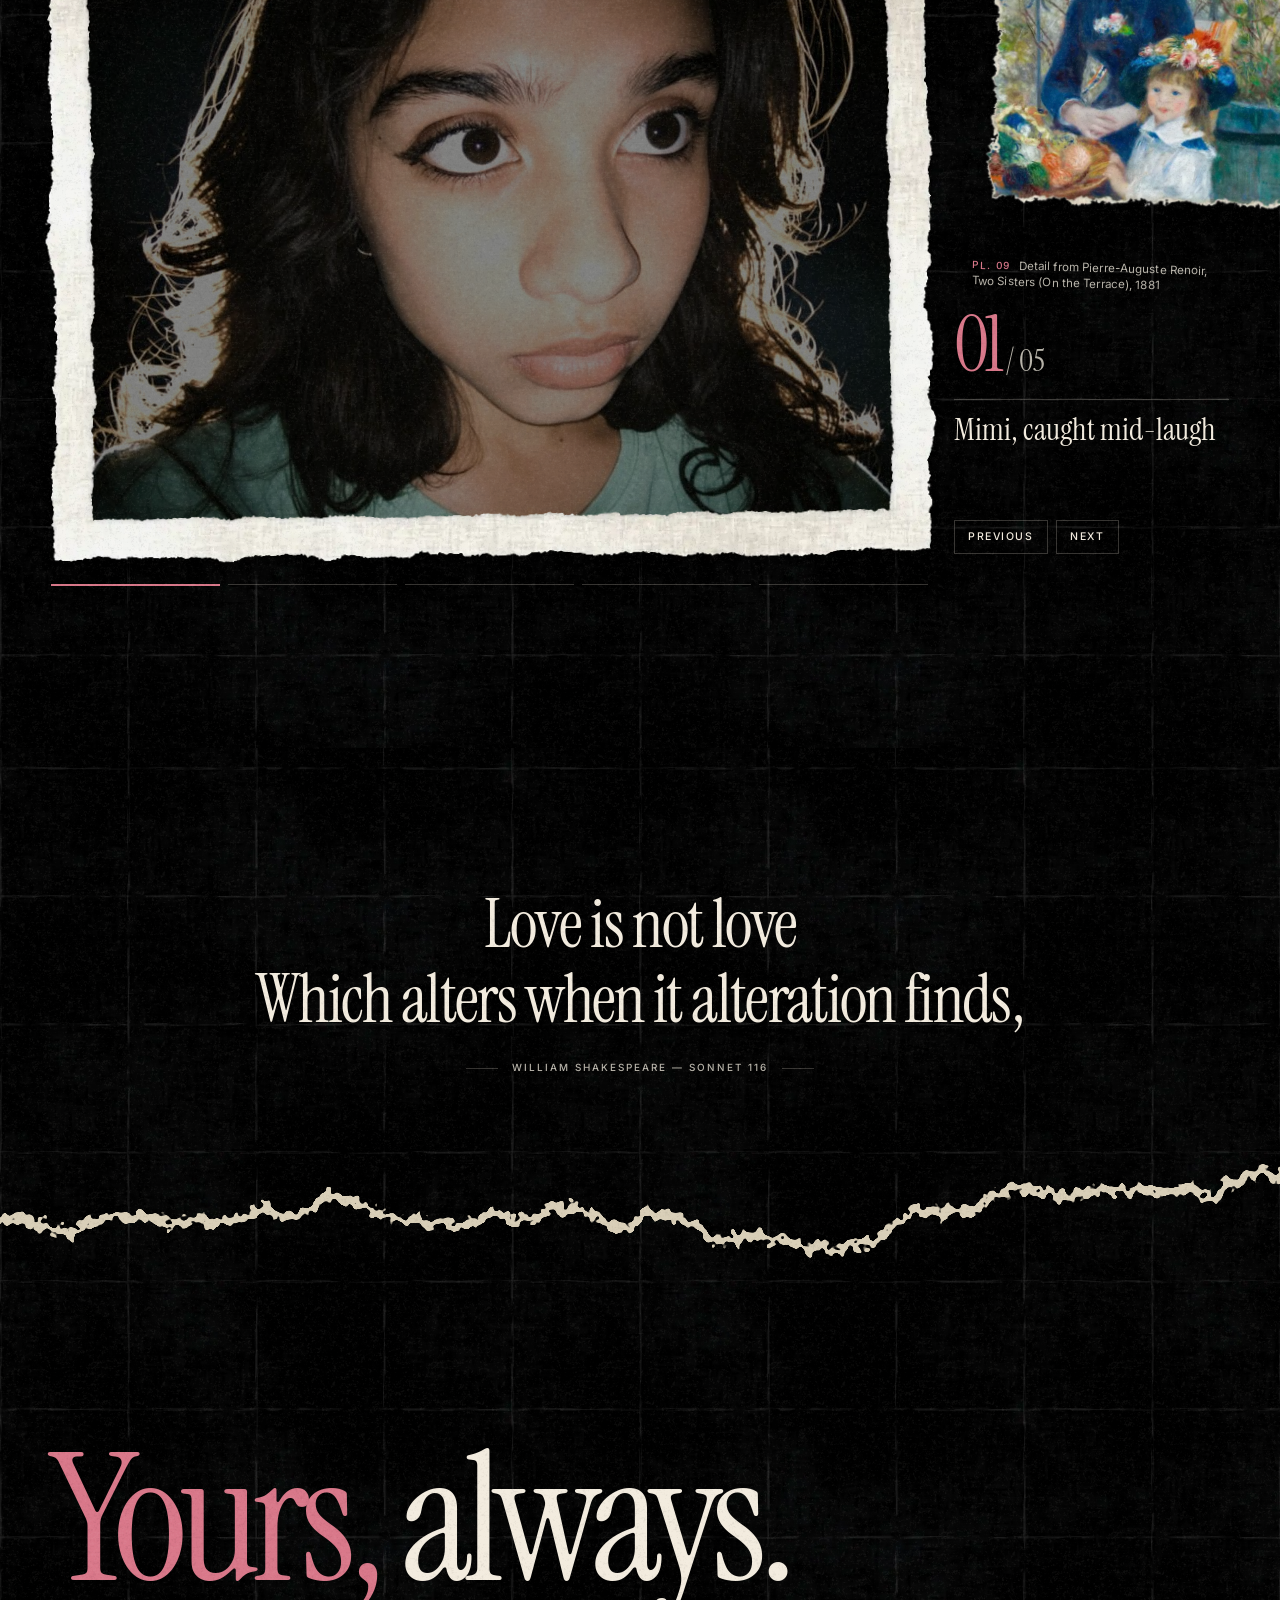
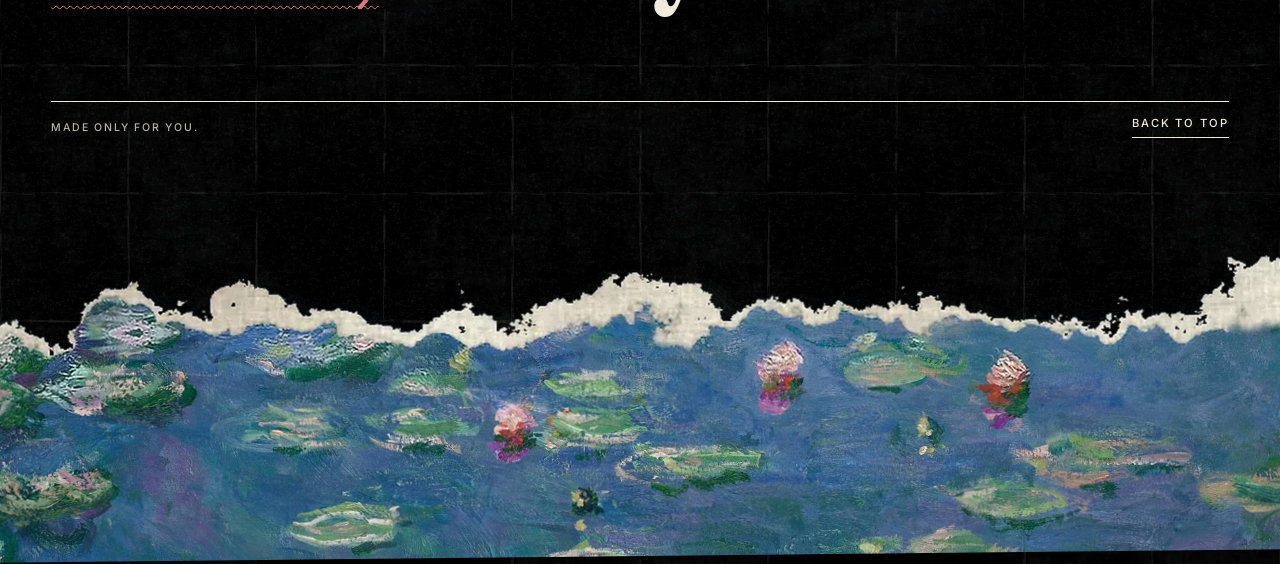
==== commit 9b3ec5c9: "Jerry: no eyes, brighter paper-theme colours; site always opens in the dark theme Co-Authored-By: Cl" ====
--- a/home.html
+++ b/home.html
@@ -10,7 +10,8 @@
   /* set theme + js flag before first paint: no flash, no layout jump */
   (function(){
     var d=document.documentElement; d.classList.add('js');
-    try{ if(localStorage.getItem('mimi-reading-theme-v2')==='twilight') d.dataset.theme='twilight'; }catch(e){}
+    /* always open in the dark theme; paper is something the reader switches to, for this visit only */
+    try{ localStorage.removeItem('mimi-reading-theme-v2'); }catch(e){}
     var arrival=false;
     try{ arrival=sessionStorage.getItem('mimi-jellyfish-arrival')==='1'; if(arrival) sessionStorage.removeItem('mimi-jellyfish-arrival'); }catch(e){}
     if(location.search.indexOf('meet-jellyfish=1')!==-1){ arrival=true; try{ history.replaceState(null,'',location.pathname+location.hash); }catch(e){} }
@@ -840,7 +841,6 @@
     themeToggle.setAttribute('aria-label', night ? 'Switch to paper theme' : 'Switch to night theme');
     themeToggle.querySelector('span').textContent = night ? 'Paper theme' : 'Night theme';
     var m = $('meta[name="theme-color"]'); if(m) m.setAttribute('content', night ? '#181e26' : '#efe4d2');
-    try{ localStorage.setItem('mimi-reading-theme-v2', night ? 'night' : 'twilight'); }catch(e){}
   }
   applyTheme(root.dataset.theme === 'twilight' ? 'twilight' : 'night');
   themeToggle.addEventListener('click', function(){ applyTheme(root.dataset.theme === 'night' ? 'twilight' : 'night'); });
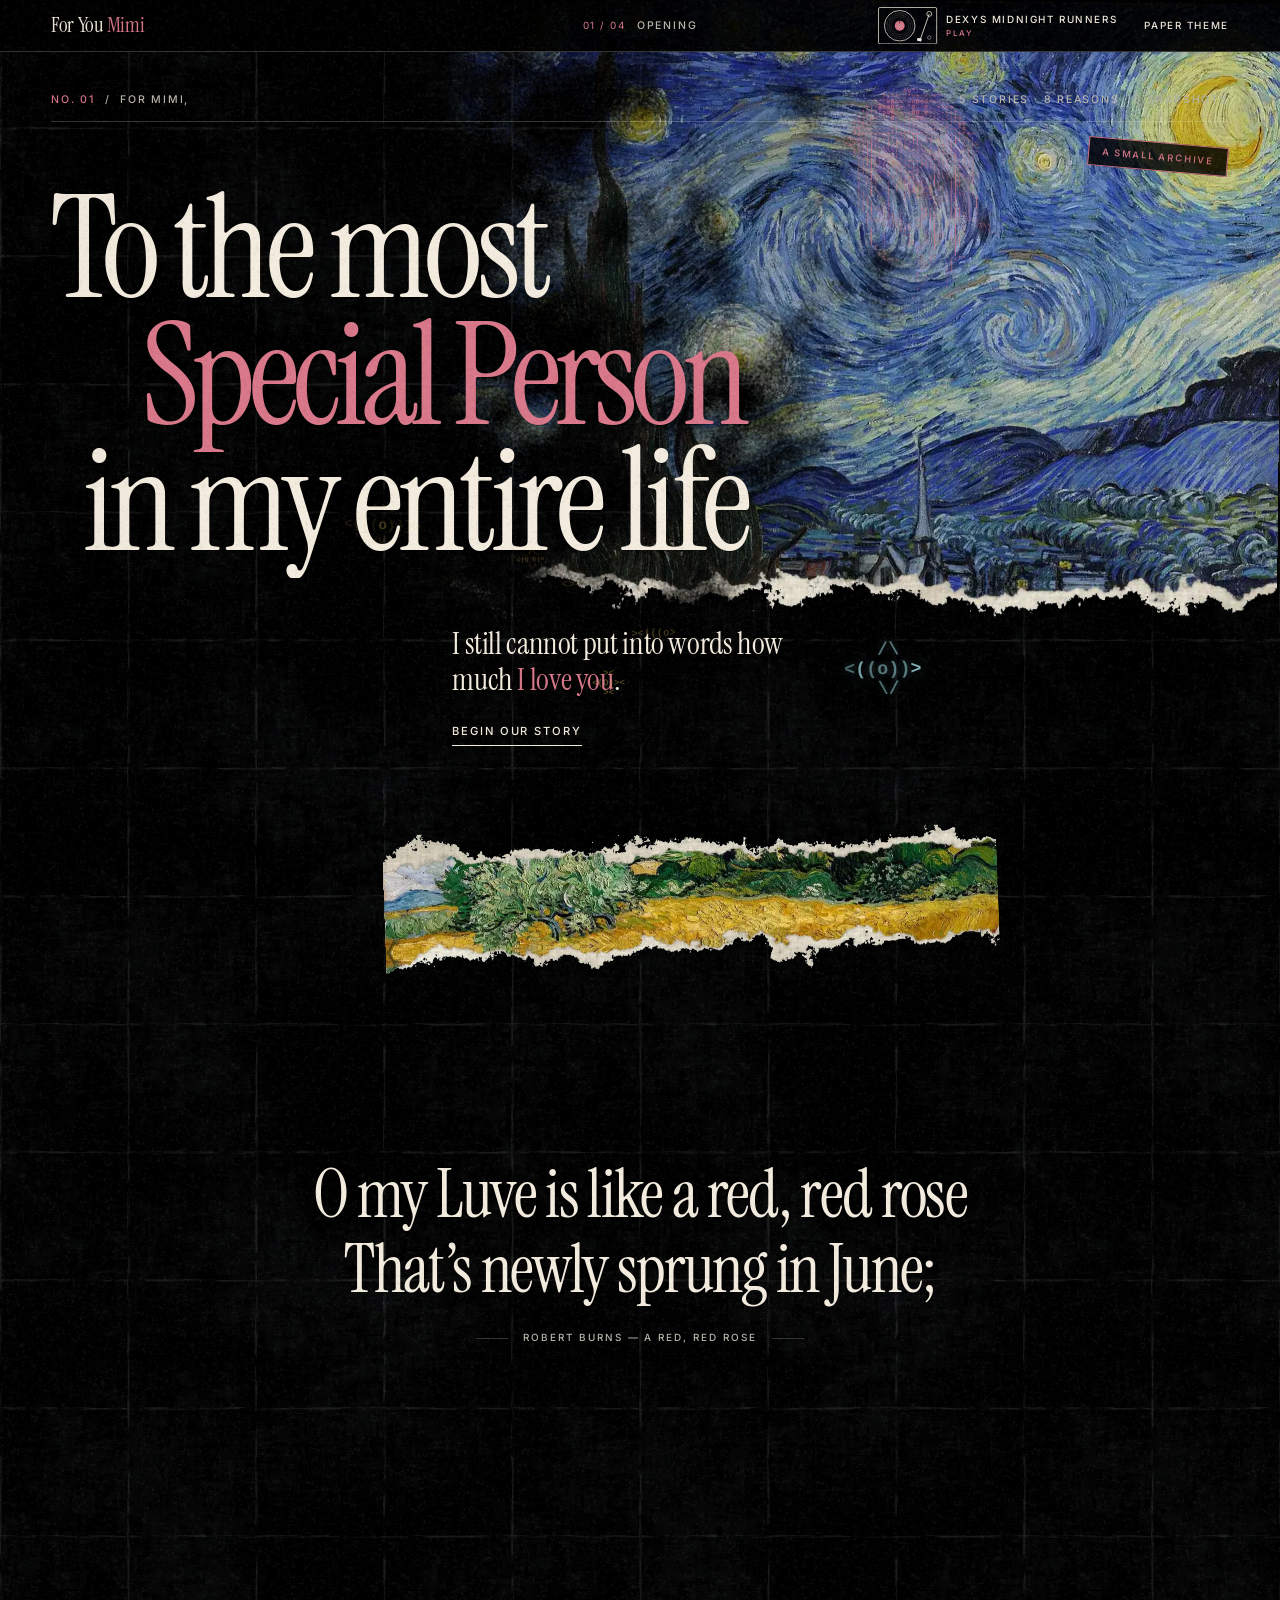
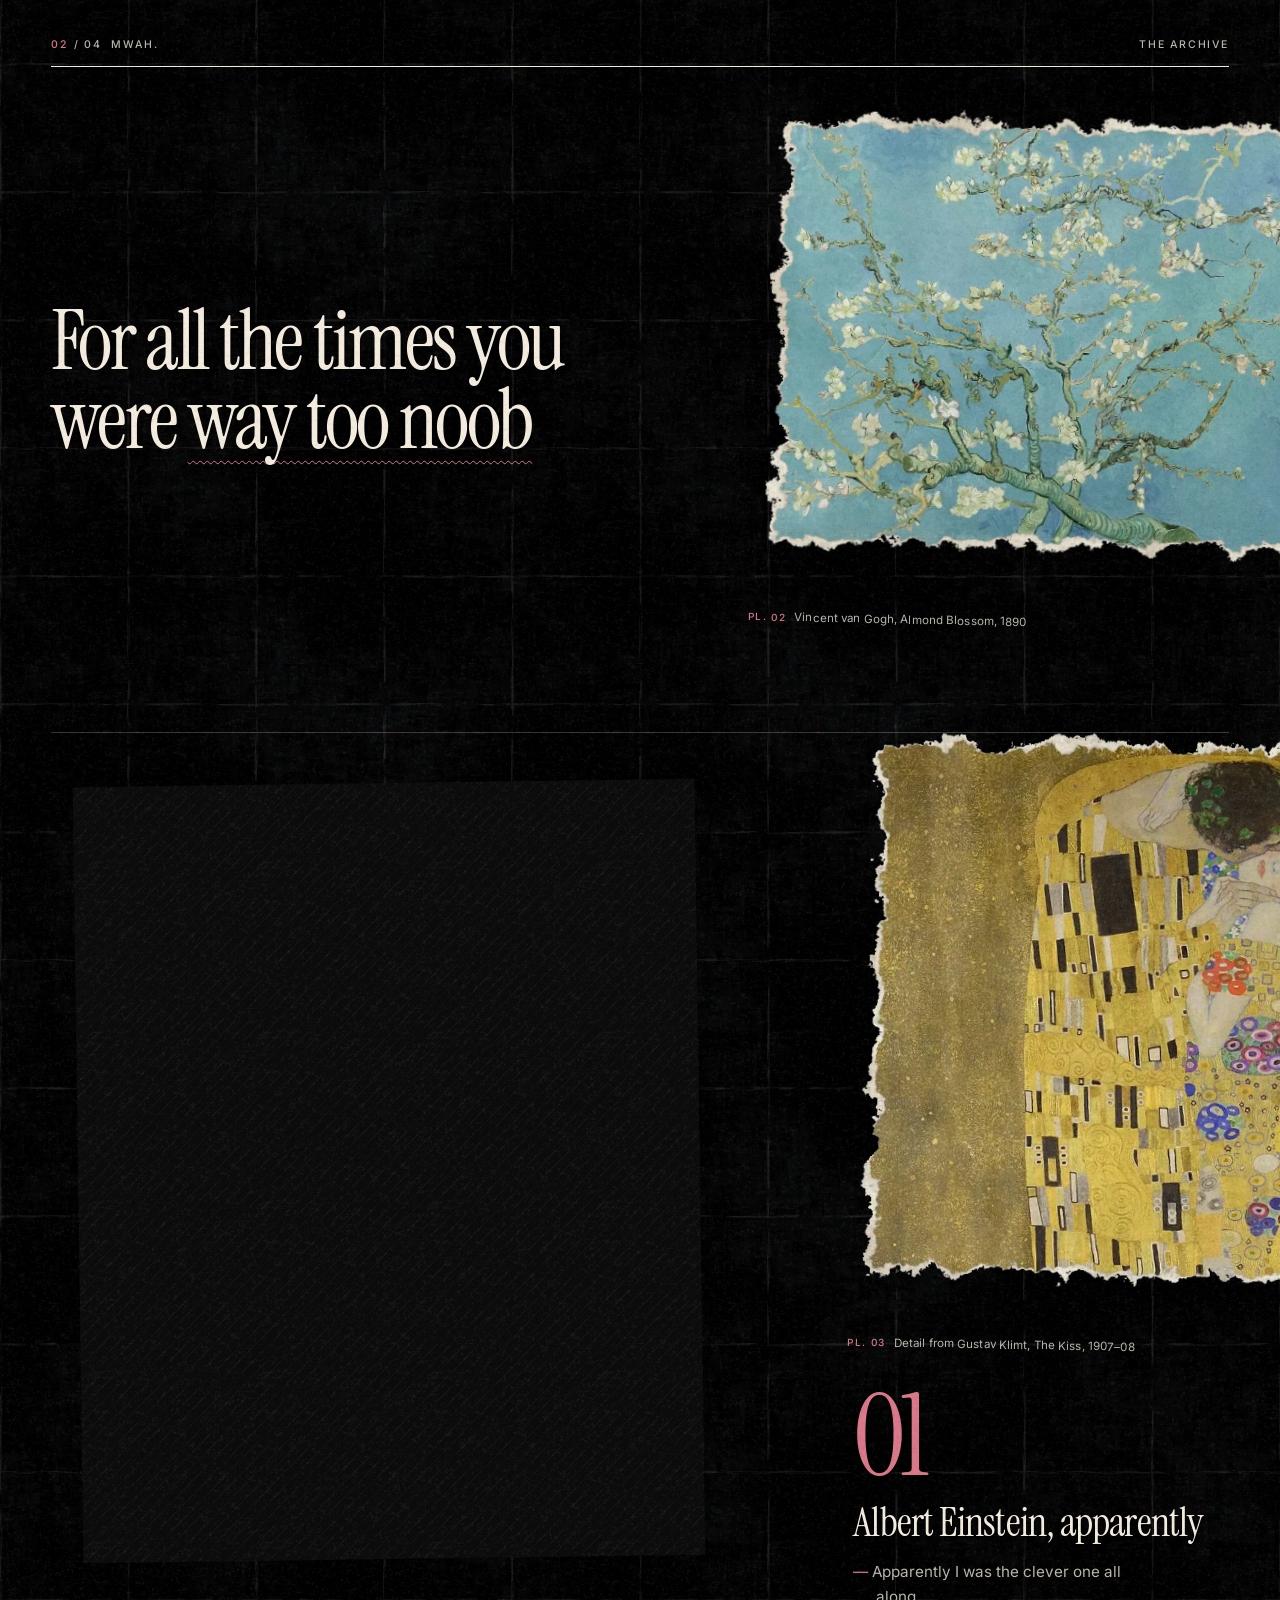
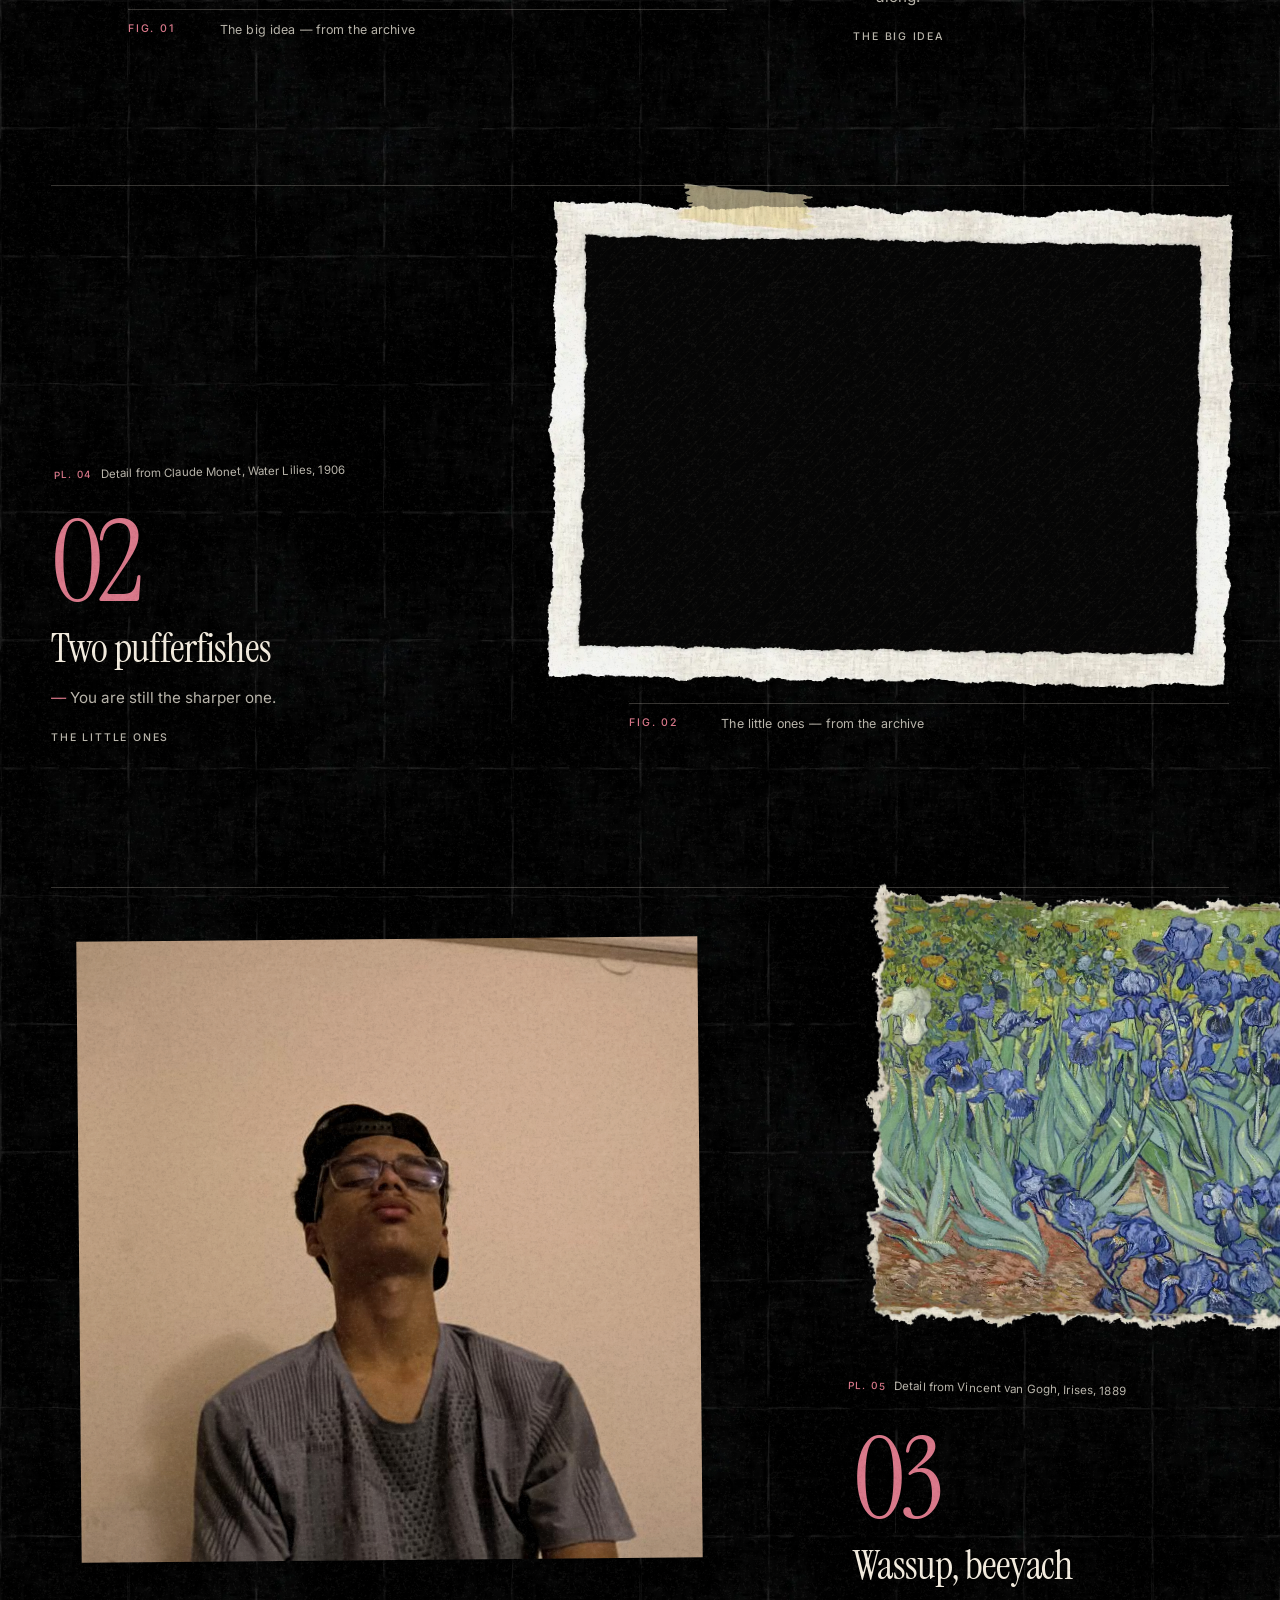
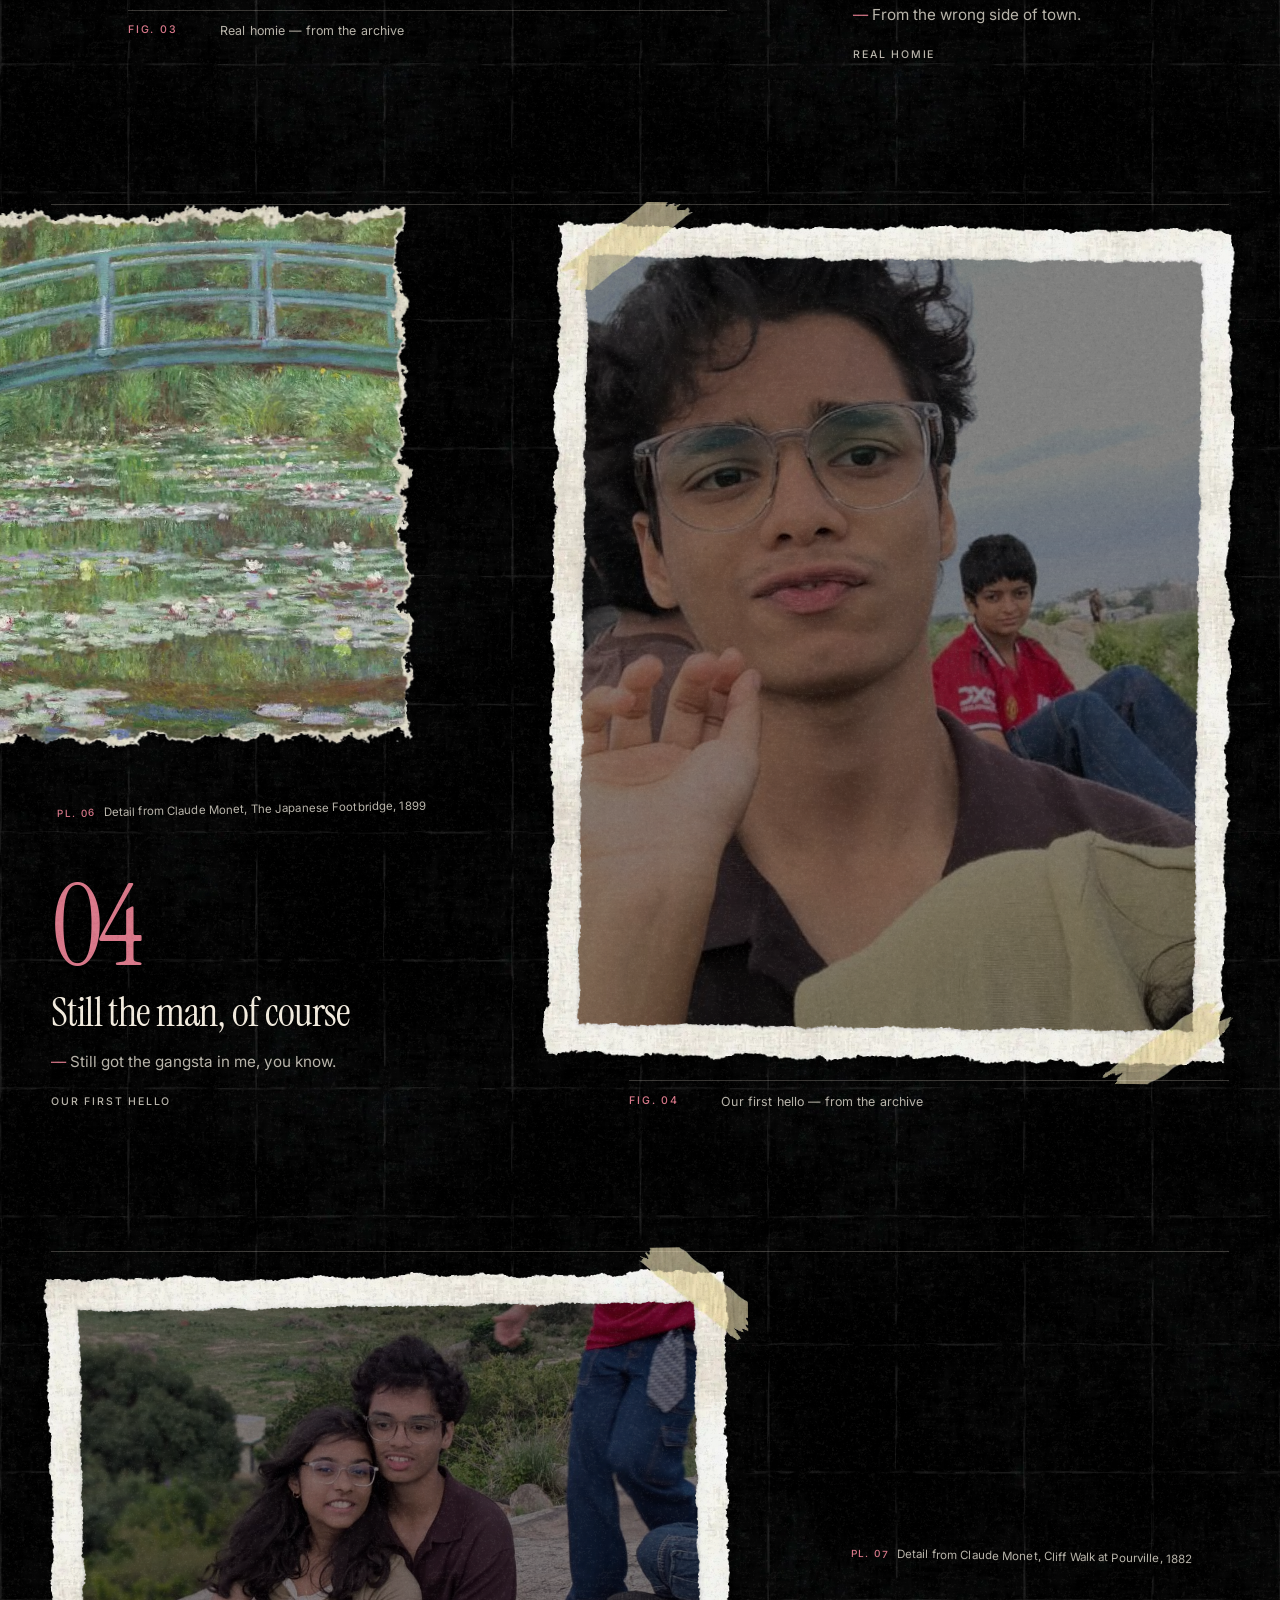
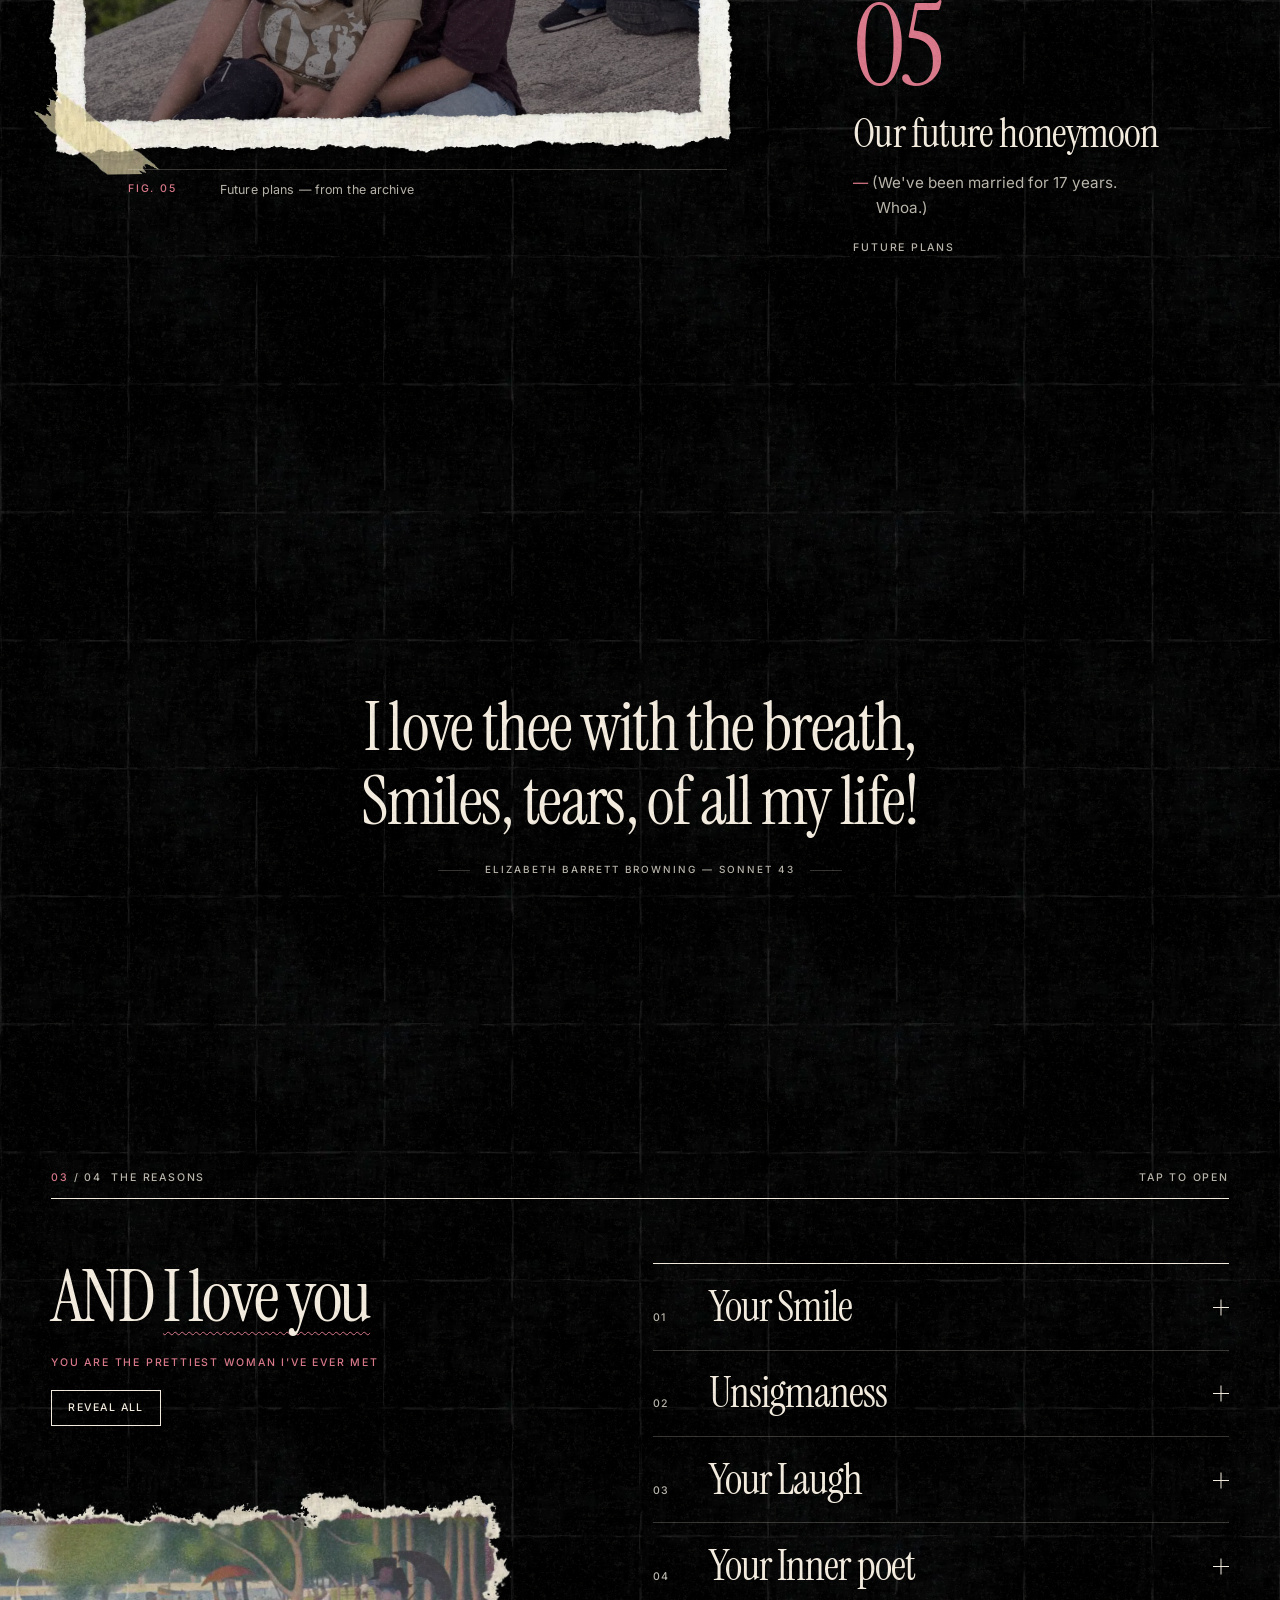
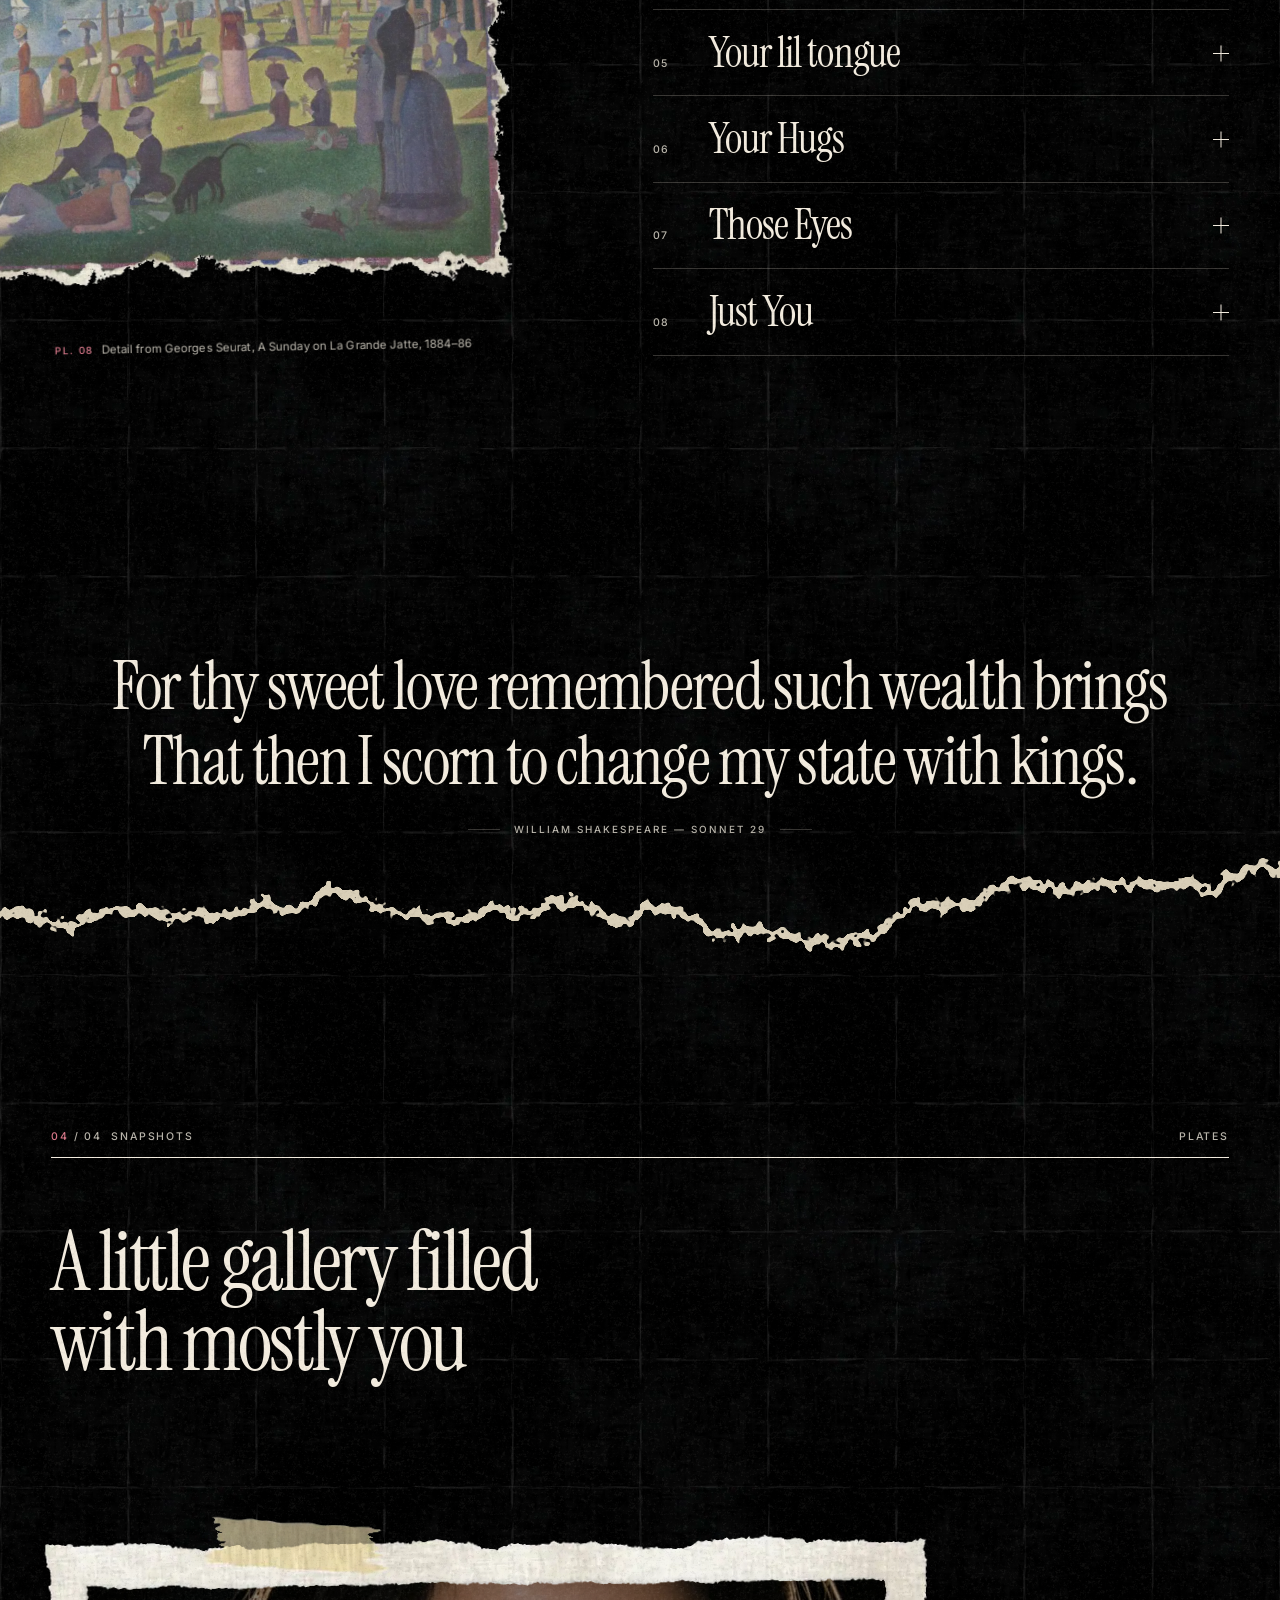
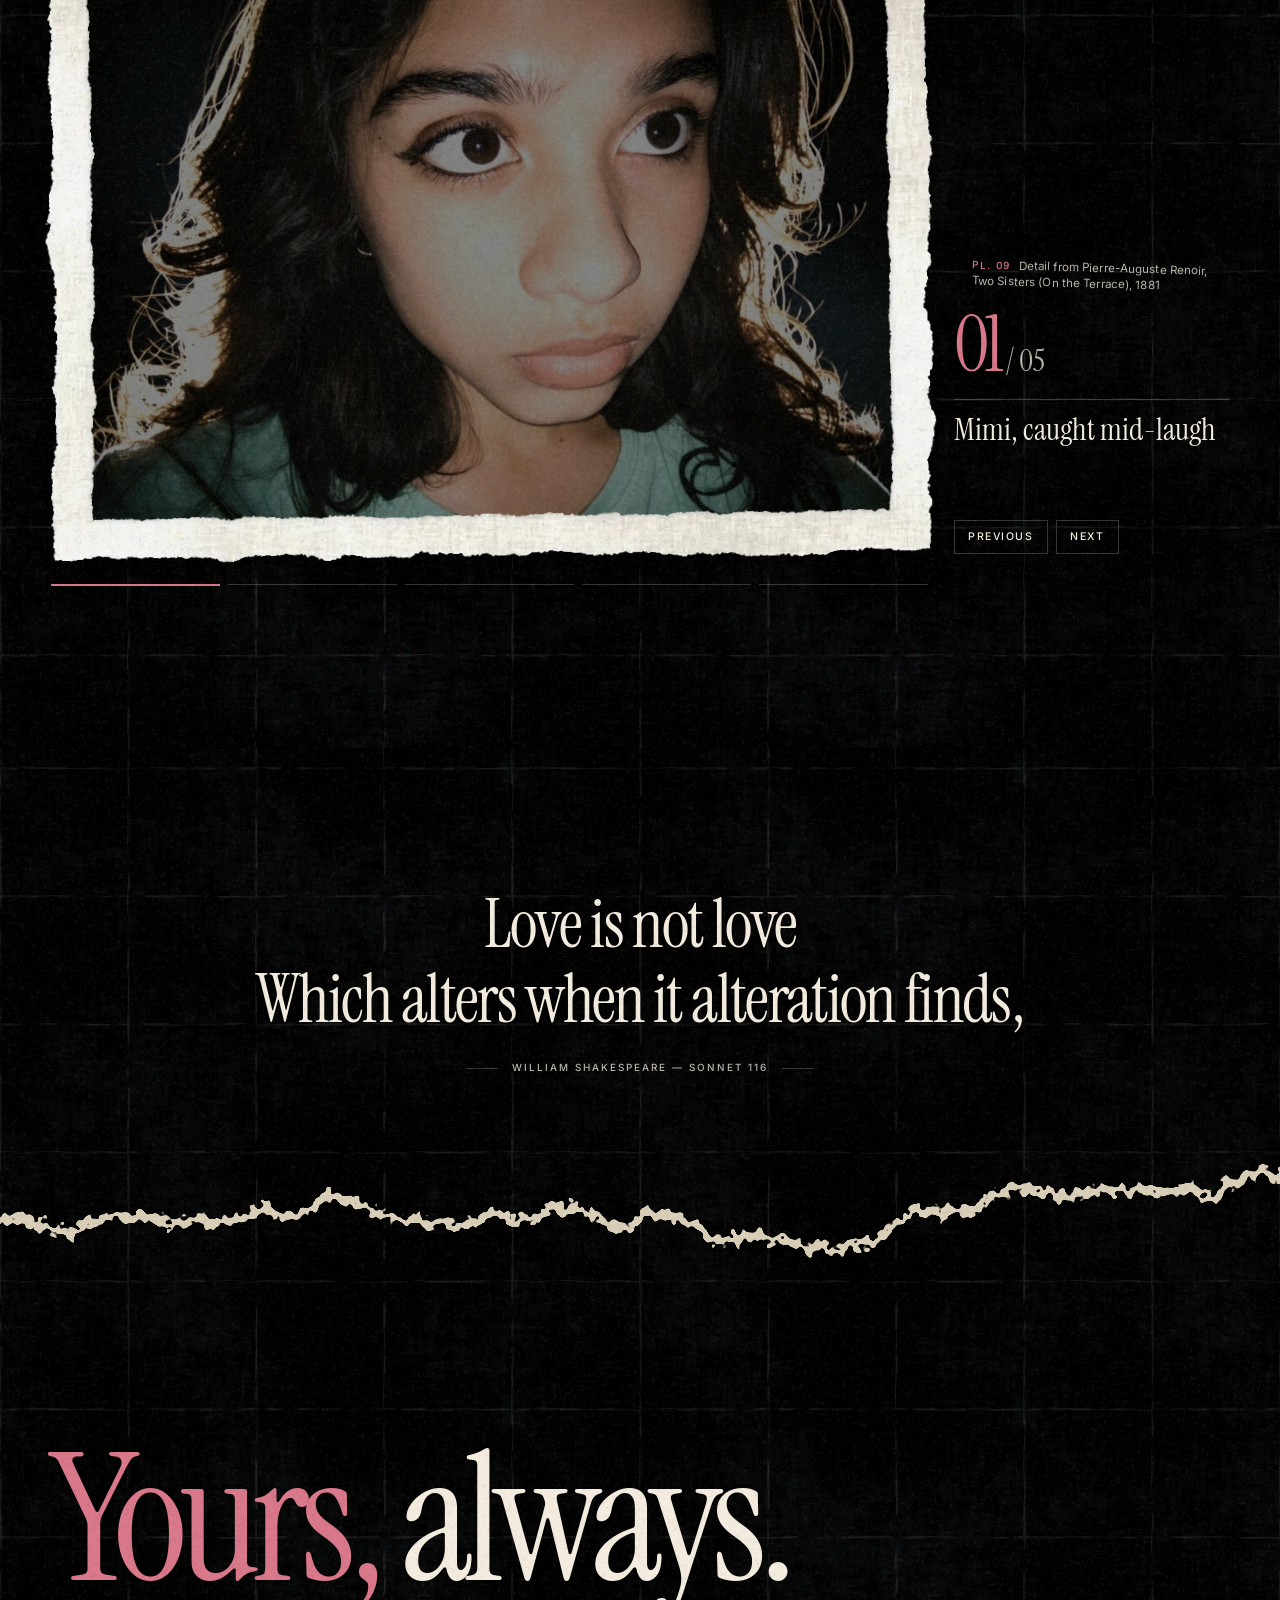
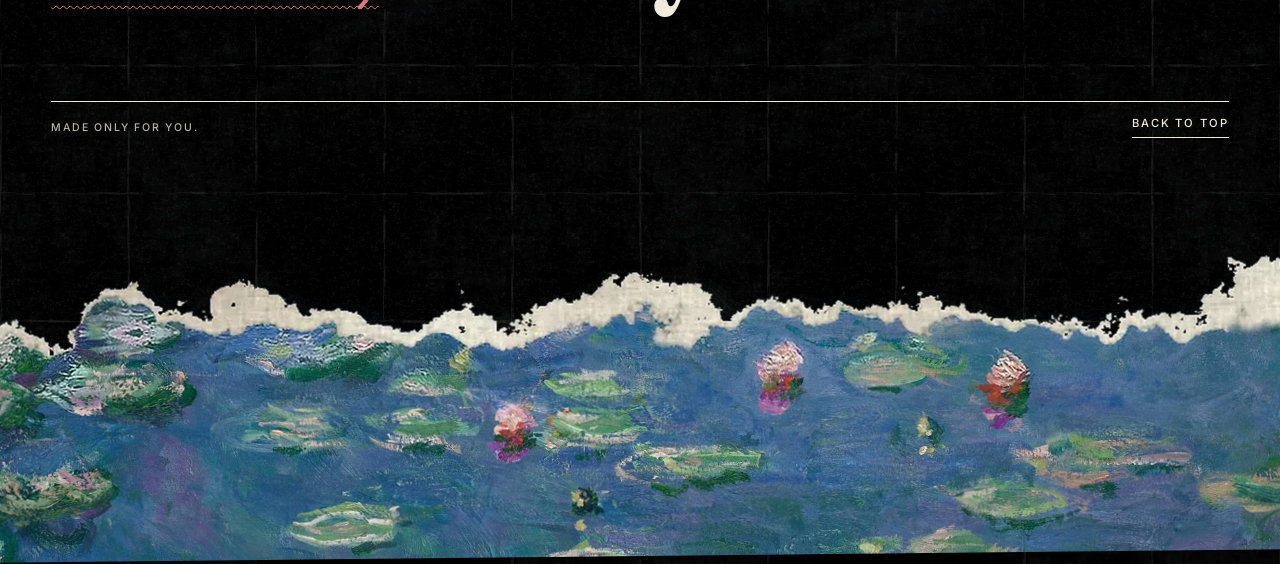
==== commit 75fb507b: "Add contextual Jerry dialogue reactions" ====
--- a/home.html
+++ b/home.html
@@ -499,6 +499,11 @@
   .jellyfish-intro__dismiss:hover{ color:var(--burn); }
   @media (max-width:600px){ .jellyfish-intro{ width:min(12rem,calc(100vw - 24px)); padding:.8rem .85rem .7rem; } .jellyfish-intro__copy{ font-size:1.05rem; } }
   @media (prefers-reduced-motion:reduce){ .jellyfish-intro{ transition:none !important; } }
+  .jellyfish-dialogue{ position:fixed; z-index:56; width:min(12rem,calc(100vw - 24px)); padding:.65rem .8rem .58rem; color:var(--ink); background:var(--print); border:1px solid var(--burn); box-shadow:5px 5px 0 var(--rule); opacity:0; transform:translate3d(0,8px,0) rotate(.7deg); transition:opacity .28s var(--ease2),transform .4s var(--ease); pointer-events:none; }
+  .jellyfish-dialogue::before{ content:'Jerry · Jellyfish'; display:block; margin-bottom:.28rem; color:var(--burn); font:500 .5rem/1.2 var(--sans); letter-spacing:.14em; text-transform:uppercase; }
+  .jellyfish-dialogue__copy{ font:400 1.02rem/1.12 var(--serif); }
+  .jellyfish-dialogue.is-visible{ opacity:1; transform:none; }
+  @media (prefers-reduced-motion:reduce){ .jellyfish-dialogue{ transition:none !important; } }
   #arrivalSky{display:none}
   html.jellyfish-arrival #arrivalSky{display:block;position:fixed;inset:0;z-index:35;pointer-events:none;background:linear-gradient(rgba(210,154,82,.18),rgba(217,120,138,.08)),#07080c;animation:arrival-fade .55s .12s ease forwards}
   #arrivalSky div{position:absolute;inset:-4%;background:url('art/hero-starry.webp') center/cover no-repeat;animation:arrival-drift 1.8s linear forwards}
@@ -517,6 +522,9 @@
   <p class="jellyfish-intro__label">Jerry · Jellyfish</p>
   <p class="jellyfish-intro__copy">Meet Jerry. He dims when he drifts past your words, sometimes backflips, and naps if left alone.</p>
   <button class="jellyfish-intro__dismiss" type="button">Hi, Jerry</button>
+</aside>
+<aside id="jellyfishDialogue" class="jellyfish-dialogue" role="status" aria-live="polite" hidden>
+  <p class="jellyfish-dialogue__copy"></p>
 </aside>
 <header class="mast">
   <div class="brand">For You <i>Mimi</i></div>
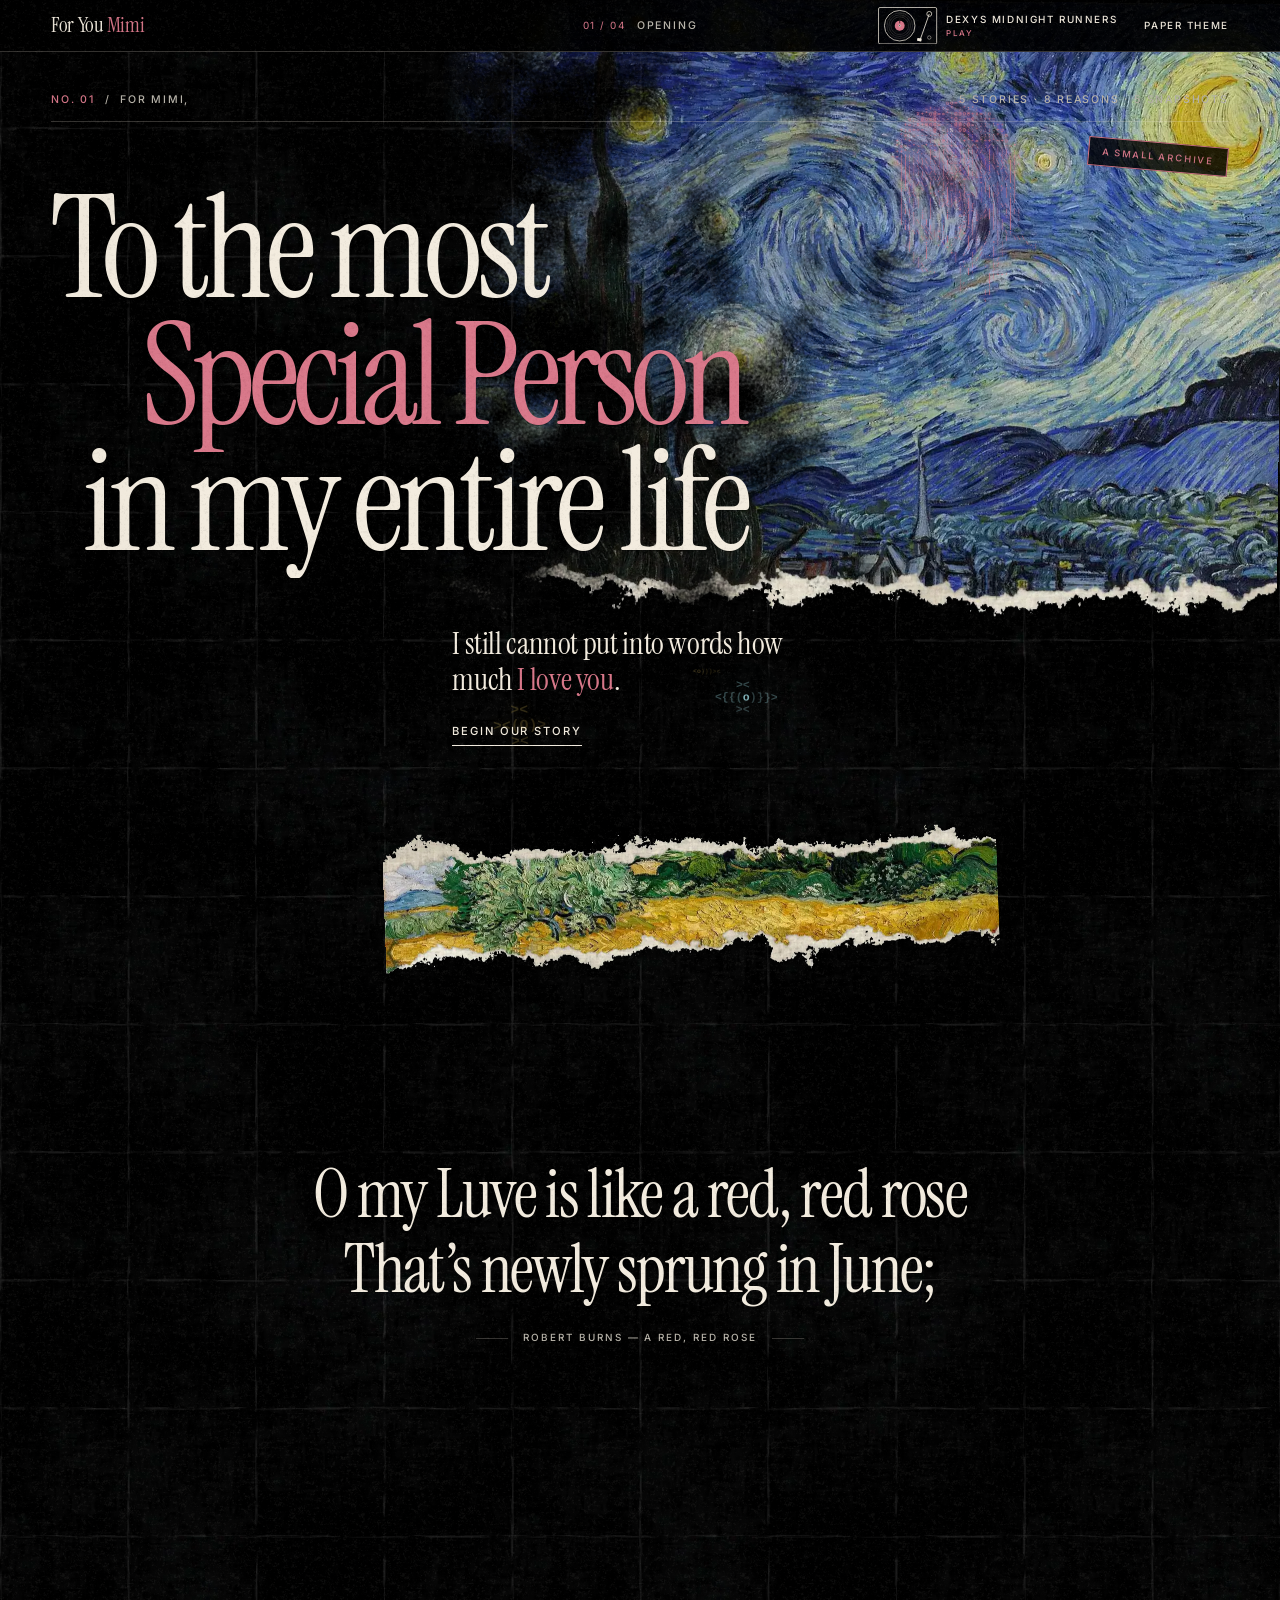
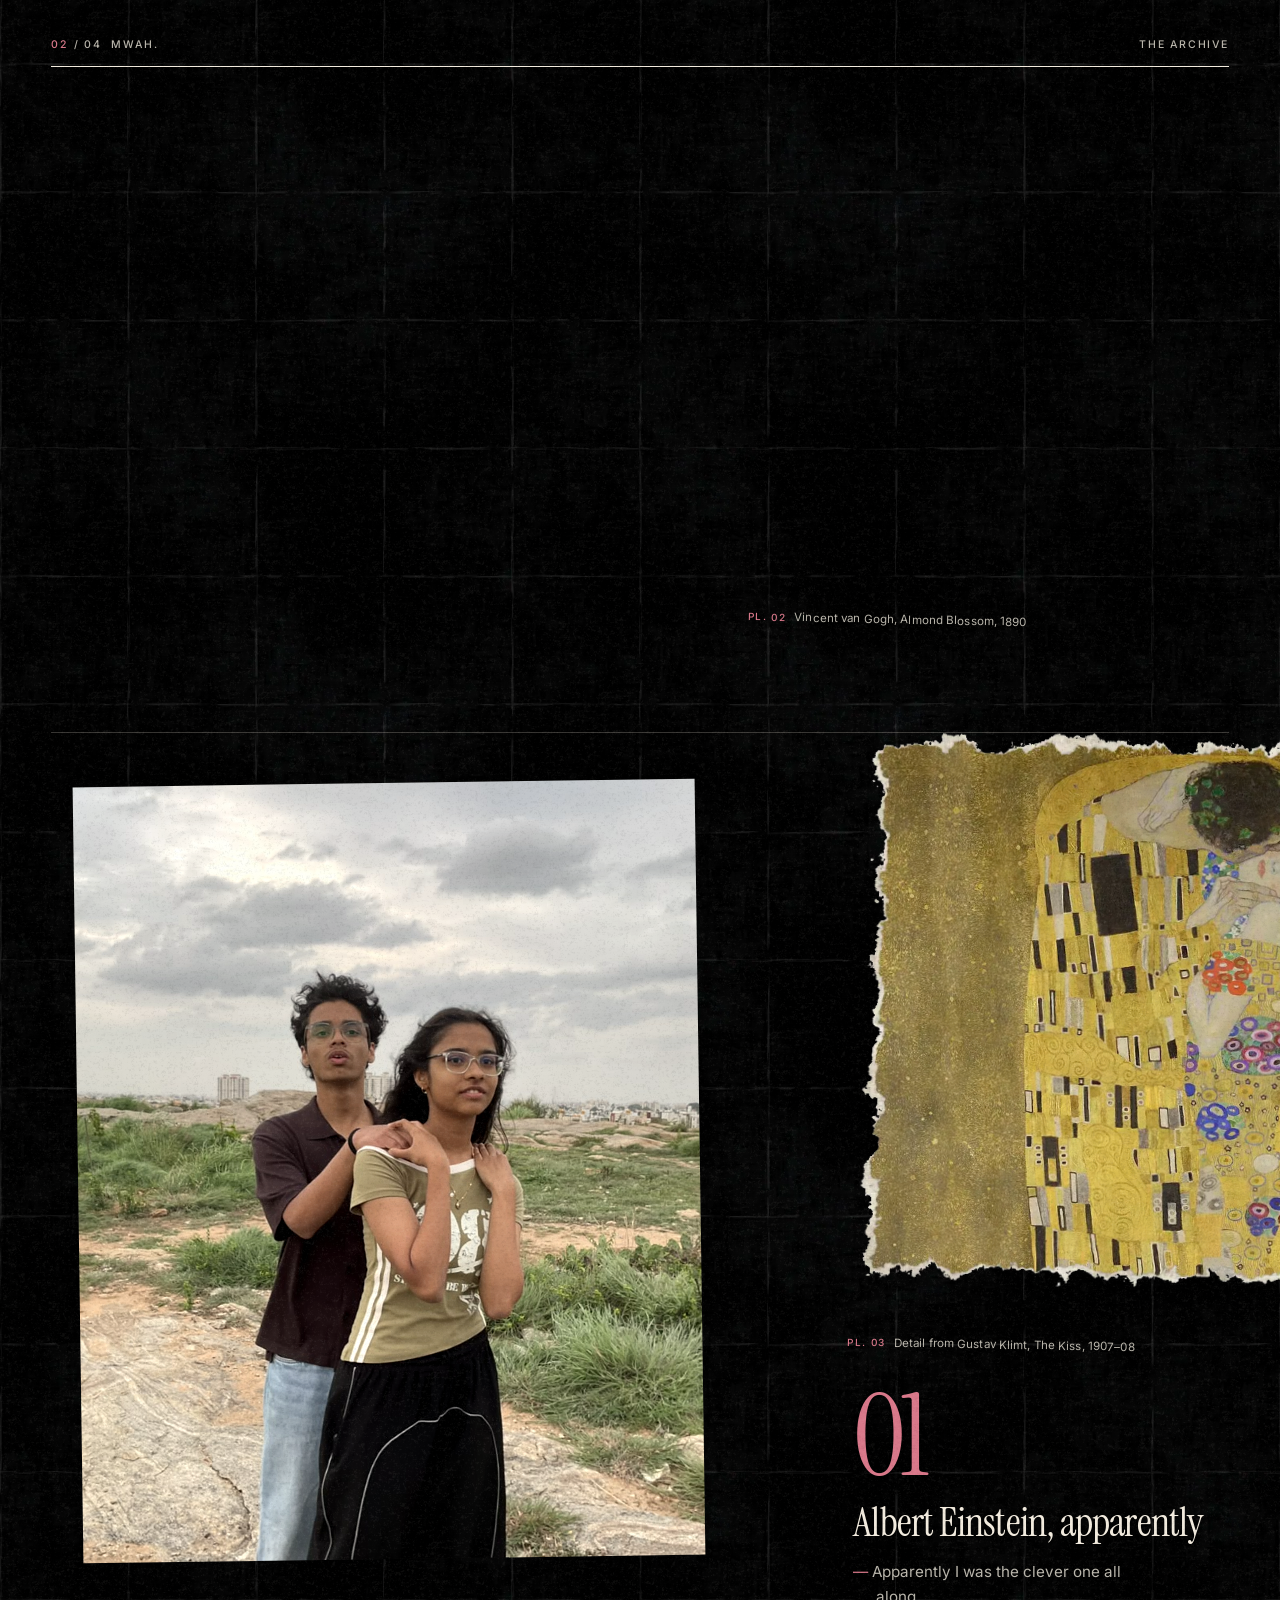
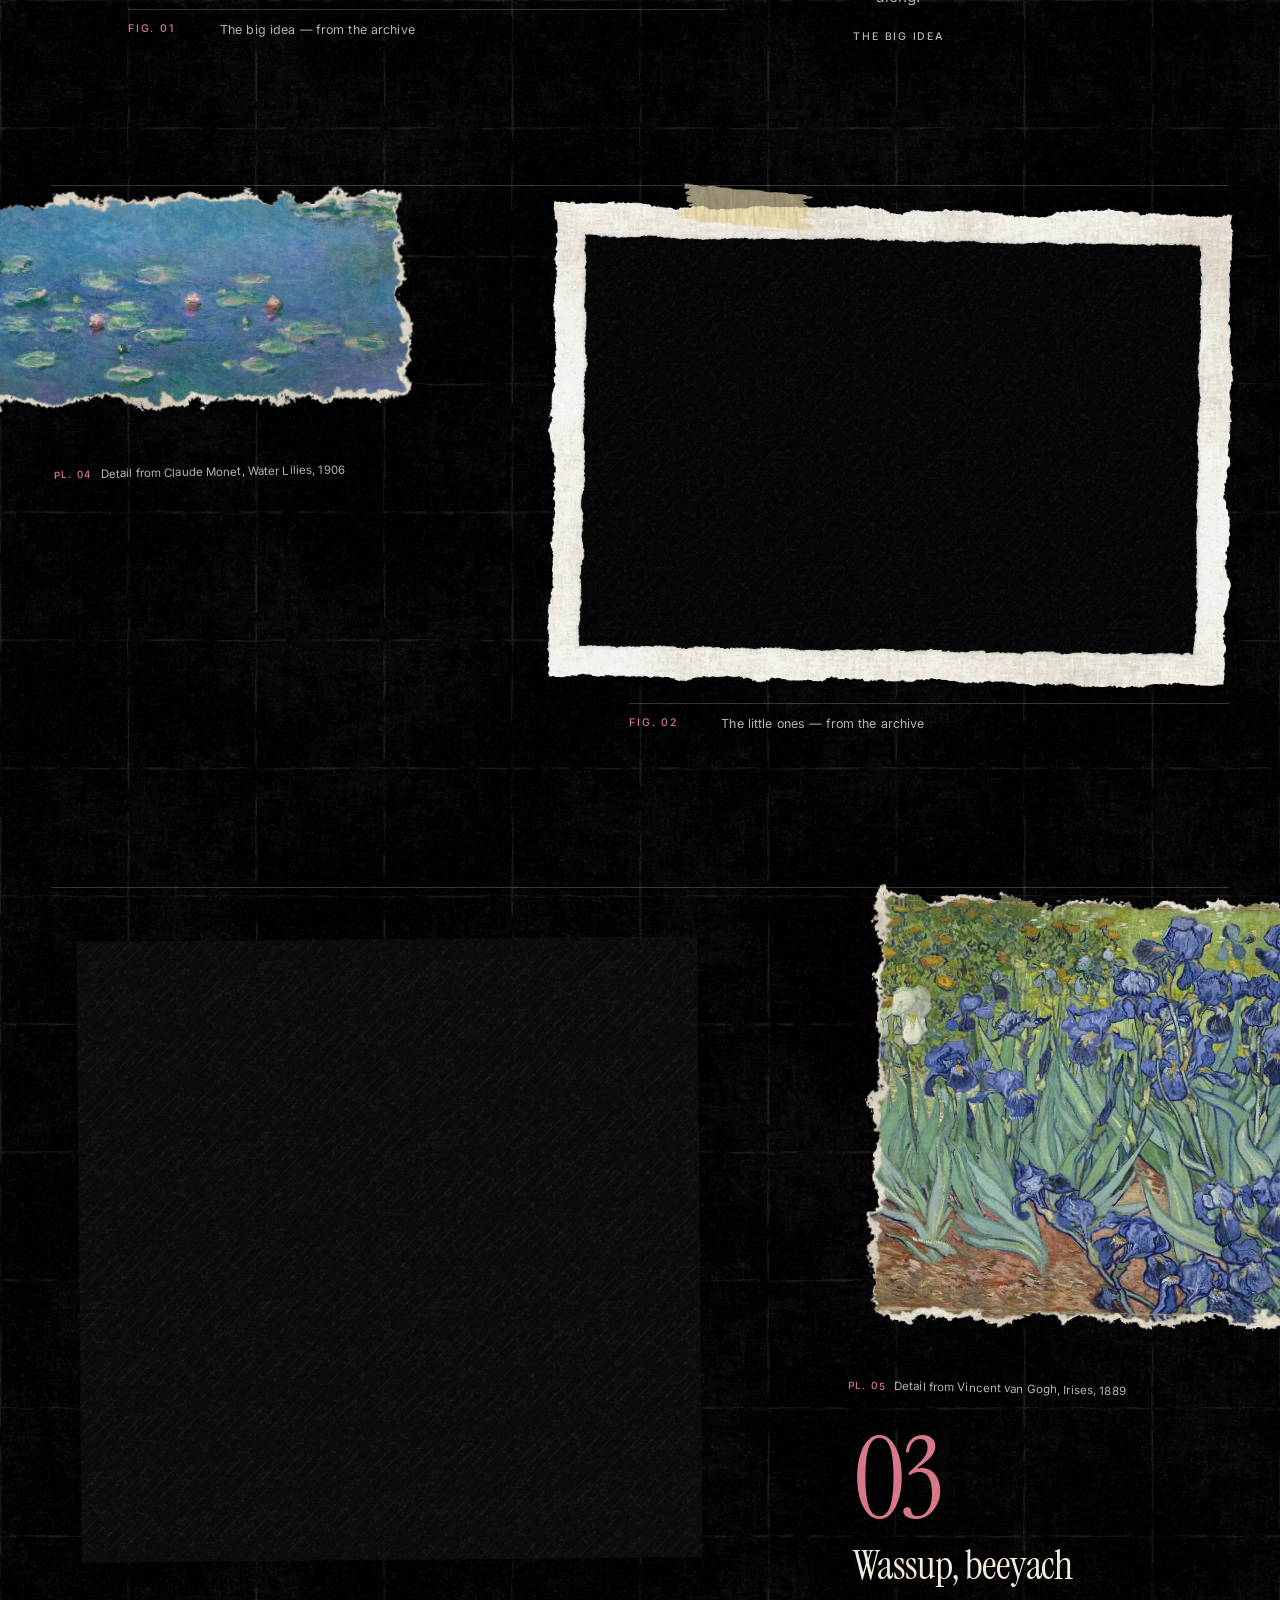
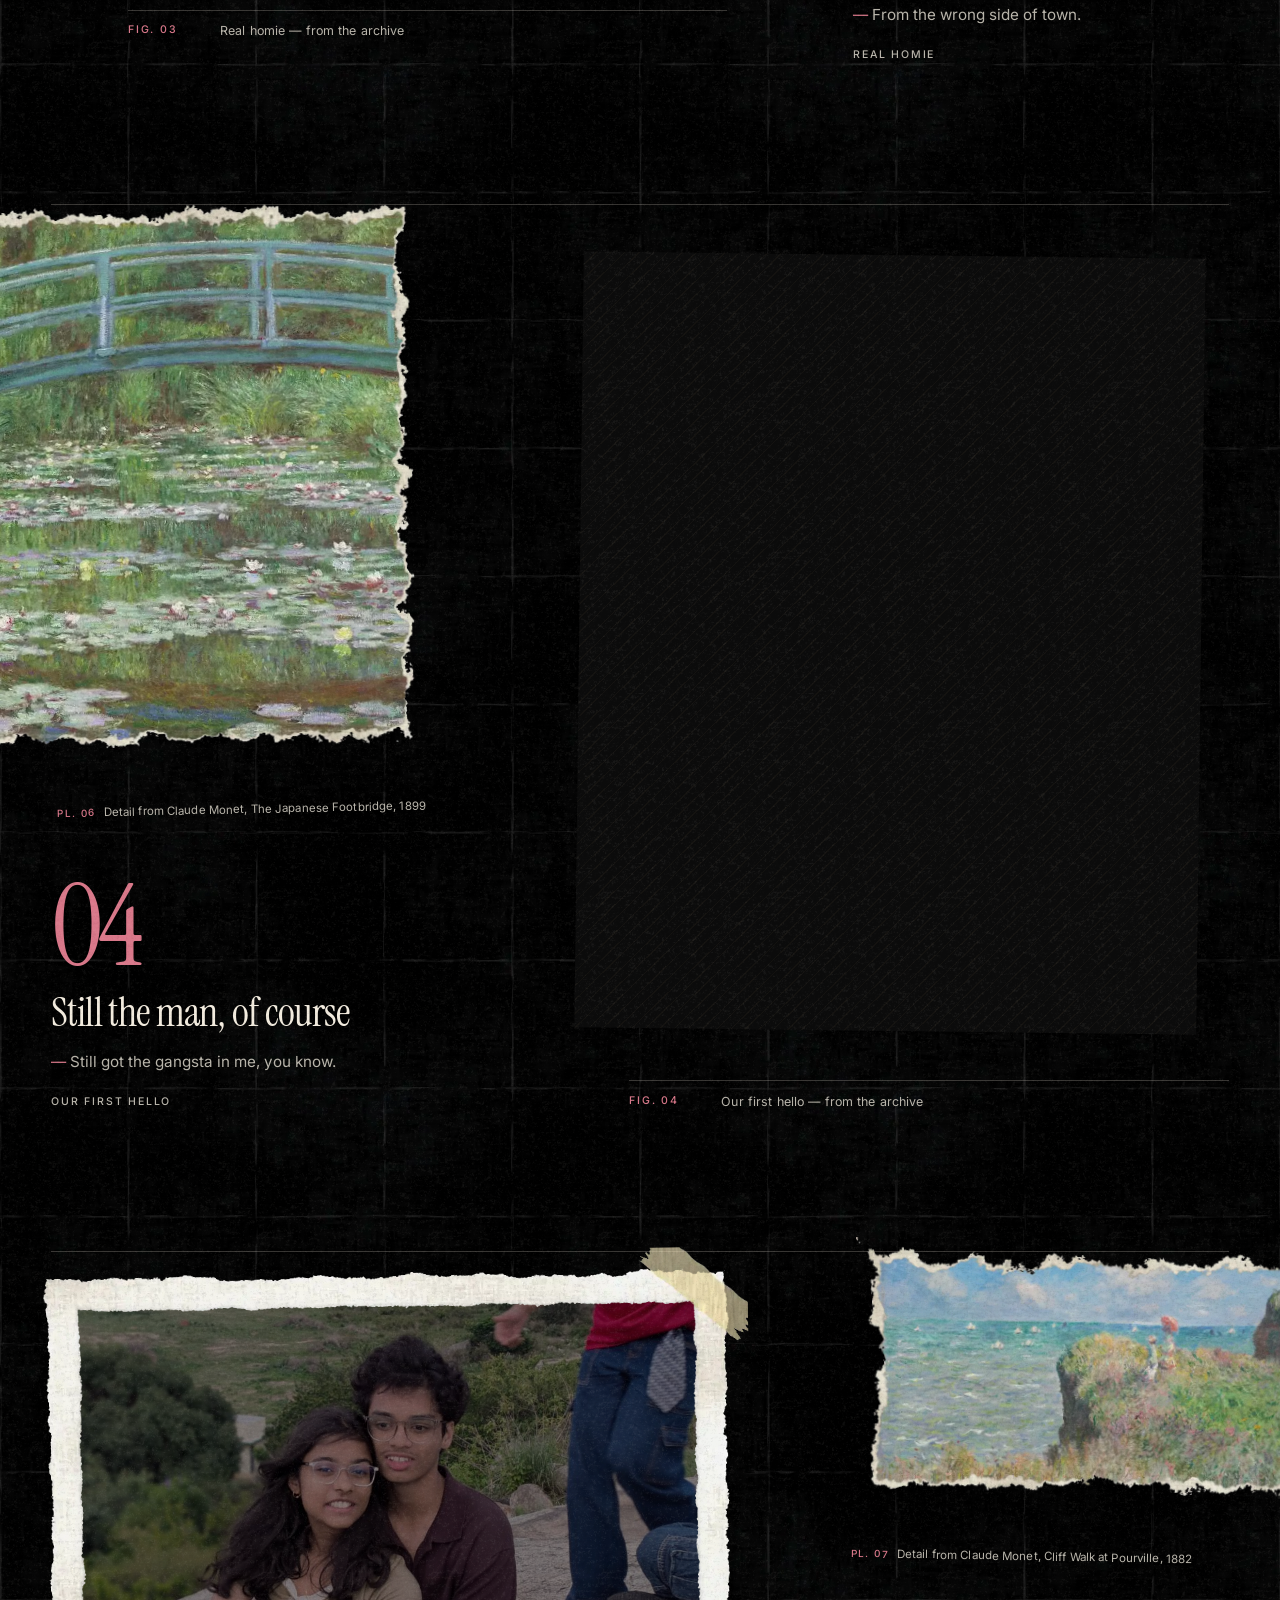
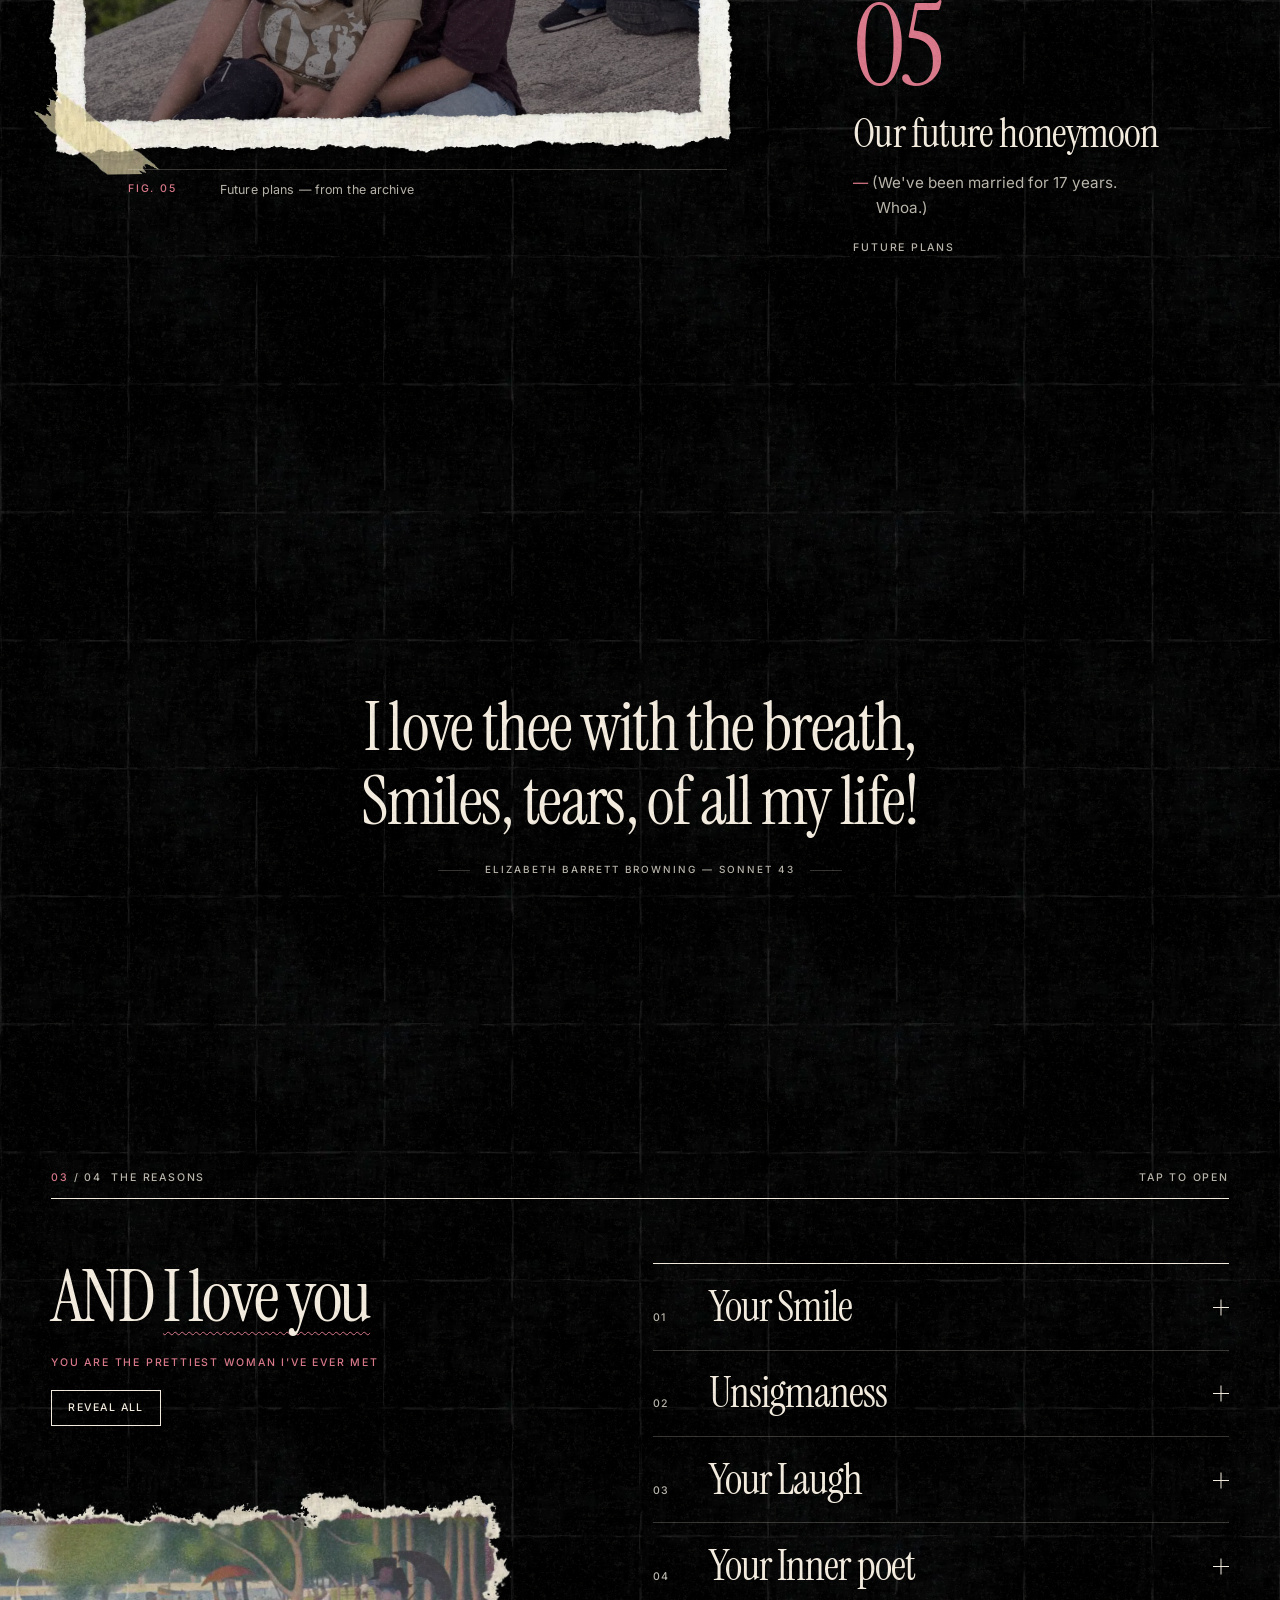
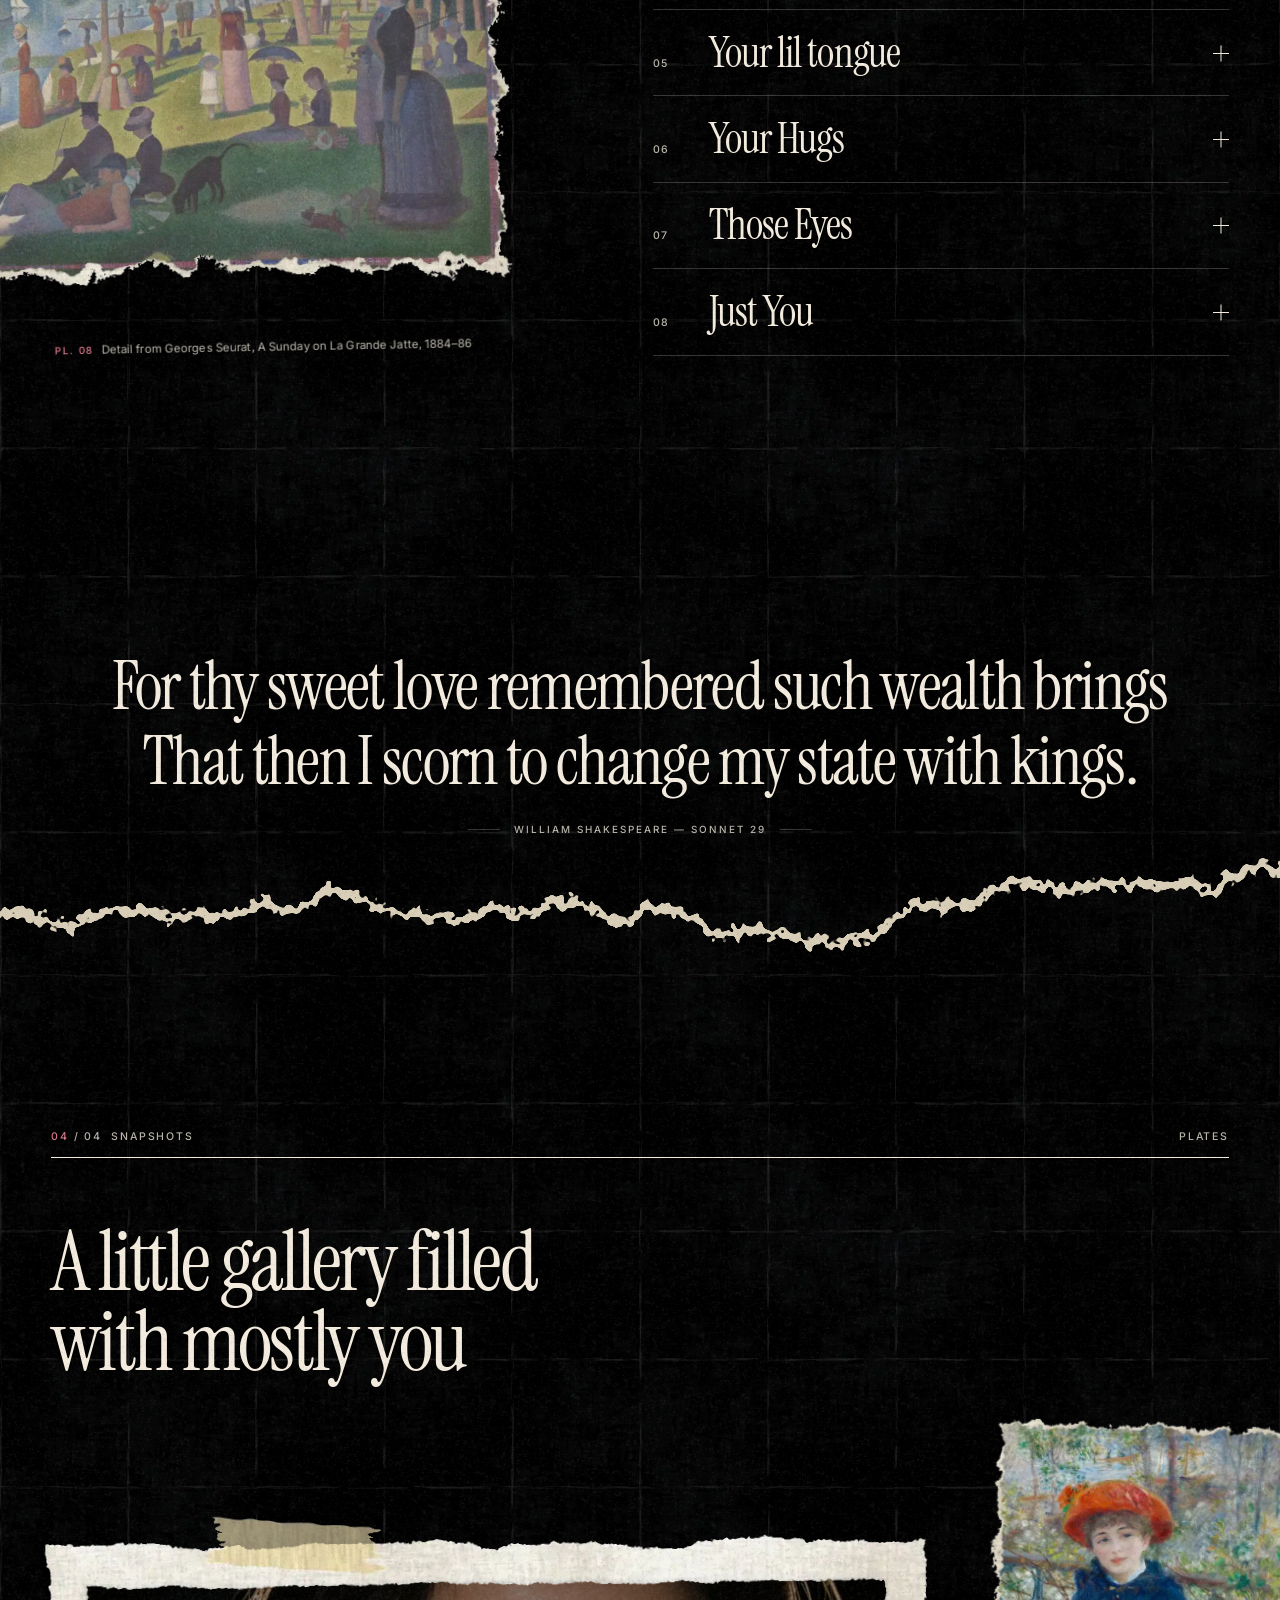
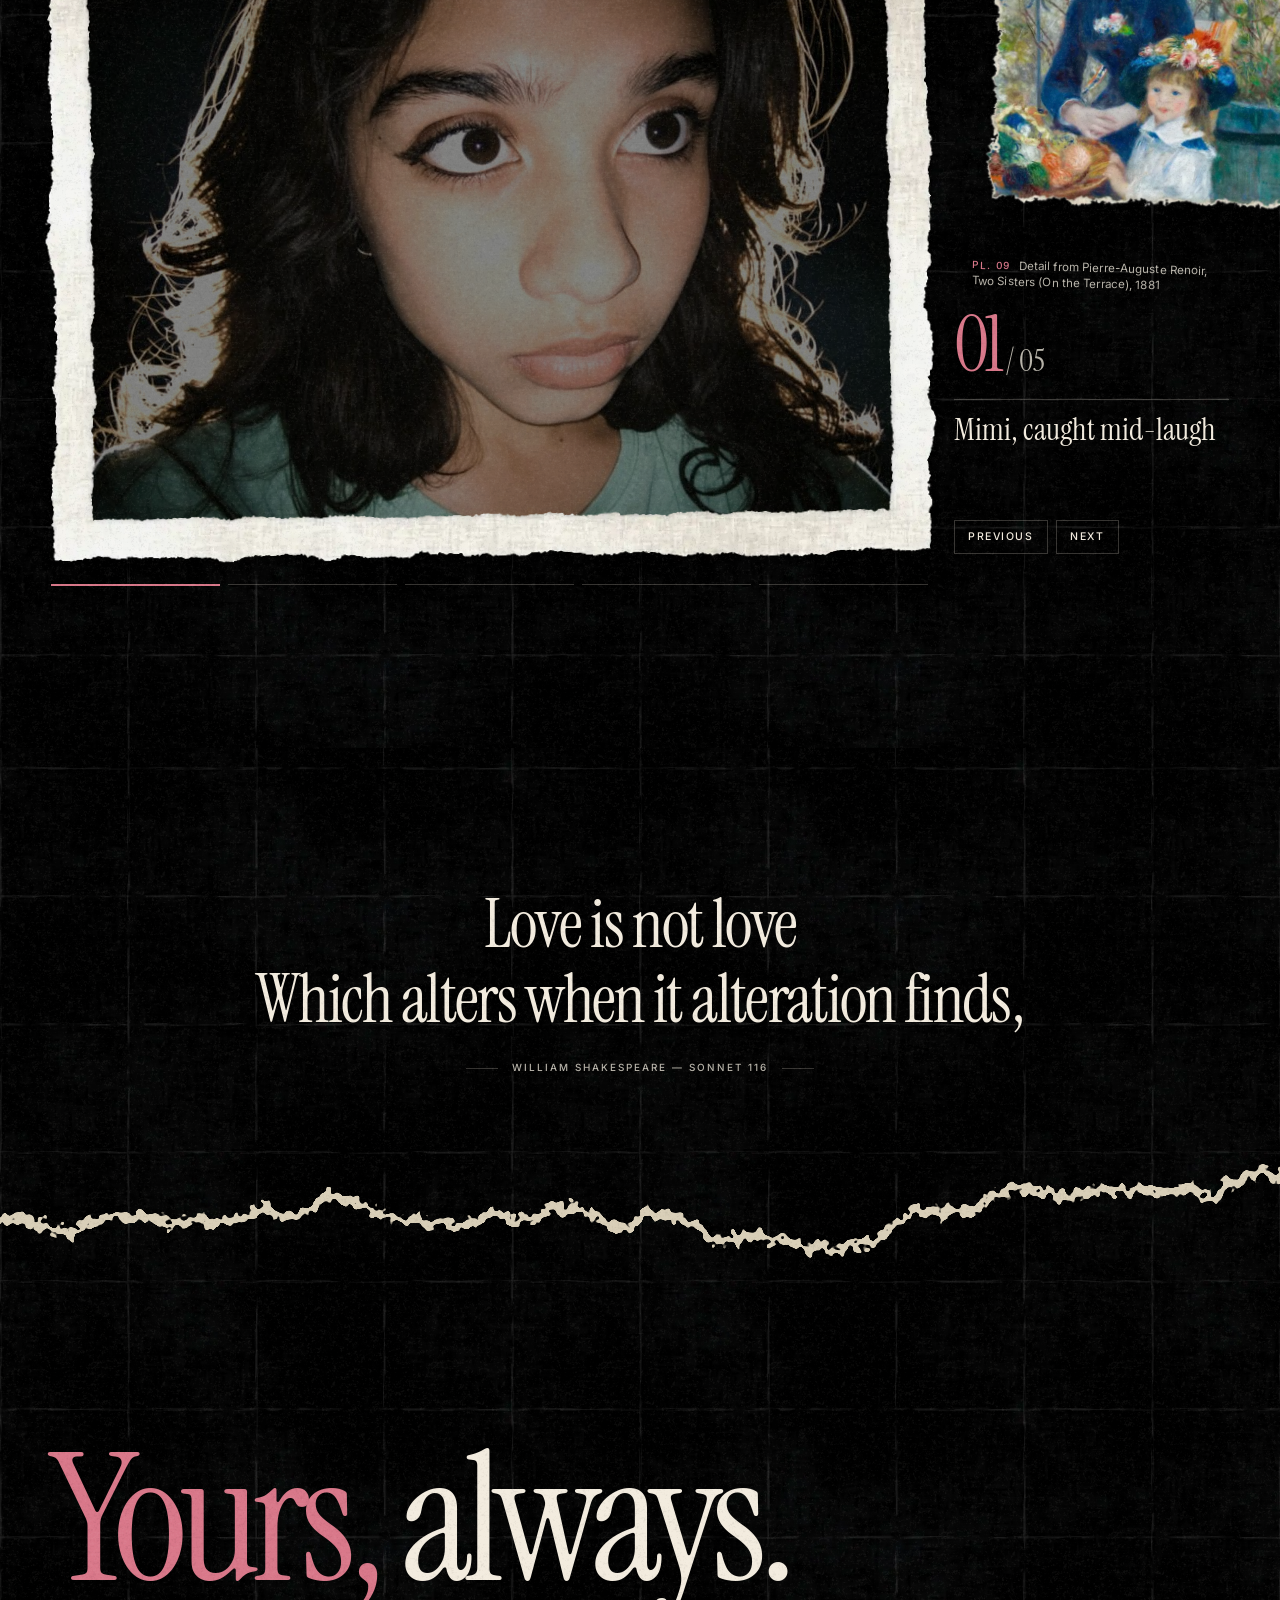
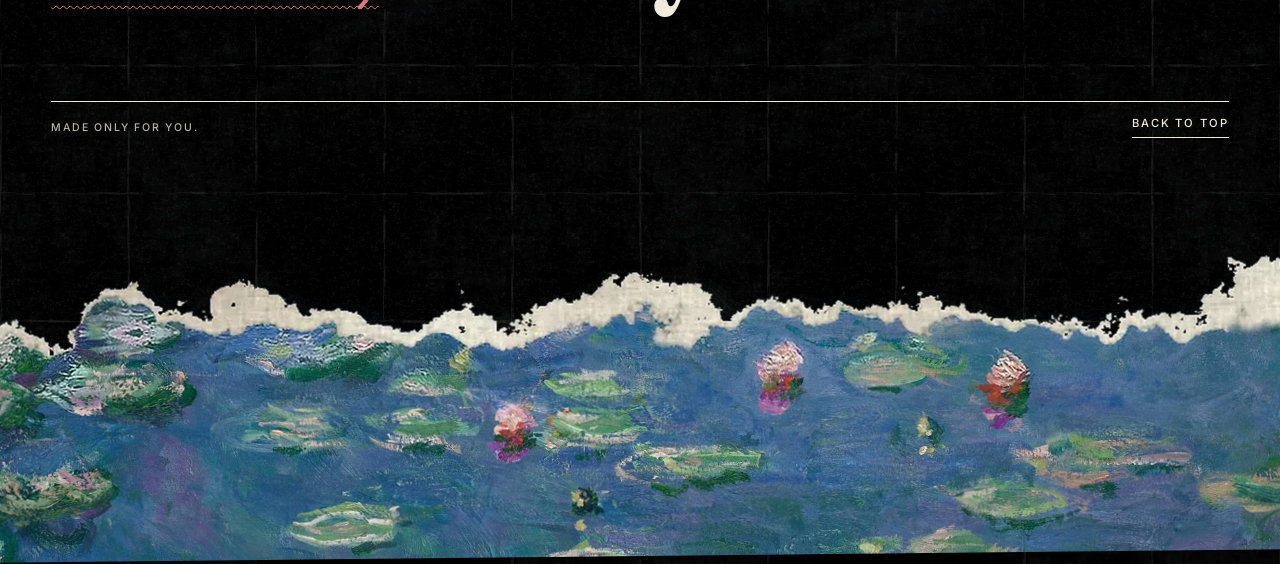
==== commit c36bf0d3: "Jerry dialogue: themed speech bubble that follows him, typed text, more triggers, race fix Co-Author" ====
--- a/home.html
+++ b/home.html
@@ -499,10 +499,15 @@
   .jellyfish-intro__dismiss:hover{ color:var(--burn); }
   @media (max-width:600px){ .jellyfish-intro{ width:min(12rem,calc(100vw - 24px)); padding:.8rem .85rem .7rem; } .jellyfish-intro__copy{ font-size:1.05rem; } }
   @media (prefers-reduced-motion:reduce){ .jellyfish-intro{ transition:none !important; } }
-  .jellyfish-dialogue{ position:fixed; z-index:56; width:min(12rem,calc(100vw - 24px)); padding:.65rem .8rem .58rem; color:var(--ink); background:var(--print); border:1px solid var(--burn); box-shadow:5px 5px 0 var(--rule); opacity:0; transform:translate3d(0,8px,0) rotate(.7deg); transition:opacity .28s var(--ease2),transform .4s var(--ease); pointer-events:none; }
-  .jellyfish-dialogue::before{ content:'Jerry · Jellyfish'; display:block; margin-bottom:.28rem; color:var(--burn); font:500 .5rem/1.2 var(--sans); letter-spacing:.14em; text-transform:uppercase; }
-  .jellyfish-dialogue__copy{ font:400 1.02rem/1.12 var(--serif); }
+  .jellyfish-dialogue[hidden]{ display:none !important; }
+  .jellyfish-dialogue{ position:fixed; z-index:56; width:max-content; max-width:min(13rem,calc(100vw - 24px)); padding:.7rem .9rem .62rem; color:var(--ink); background:var(--print); border:1px solid var(--burn); box-shadow:5px 5px 0 var(--rule); opacity:0; transform:translate3d(-6px,6px,0) rotate(-.9deg) scale(.96); transform-origin:0 var(--tail-y,50%); transition:opacity .28s var(--ease2),transform .45s cubic-bezier(.3,1.4,.5,1); pointer-events:none; }
+  .jellyfish-dialogue.is-left{ transform-origin:100% var(--tail-y,50%); transform:translate3d(6px,6px,0) rotate(.9deg) scale(.96); }
   .jellyfish-dialogue.is-visible{ opacity:1; transform:none; }
+  /* tape strip + the little pointer that aims at Jerry */
+  .jellyfish-dialogue::before{ content:'Jerry · Jellyfish'; display:block; margin-bottom:.3rem; padding-bottom:.28rem; border-bottom:1px solid var(--rule); color:var(--burn); font:500 .5rem/1.2 var(--sans); letter-spacing:.16em; text-transform:uppercase; }
+  .jellyfish-dialogue::after{ content:''; position:absolute; top:calc(var(--tail-y,50%) - 6px); left:-7px; width:11px; height:11px; background:var(--print); border:solid var(--burn); border-width:0 0 1px 1px; transform:rotate(45deg); }
+  .jellyfish-dialogue.is-left::after{ left:auto; right:-7px; border-width:1px 1px 0 0; }
+  .jellyfish-dialogue__copy{ font:400 1.1rem/1.15 var(--serif); letter-spacing:.005em; }
   @media (prefers-reduced-motion:reduce){ .jellyfish-dialogue{ transition:none !important; } }
   #arrivalSky{display:none}
   html.jellyfish-arrival #arrivalSky{display:block;position:fixed;inset:0;z-index:35;pointer-events:none;background:linear-gradient(rgba(210,154,82,.18),rgba(217,120,138,.08)),#07080c;animation:arrival-fade .55s .12s ease forwards}
